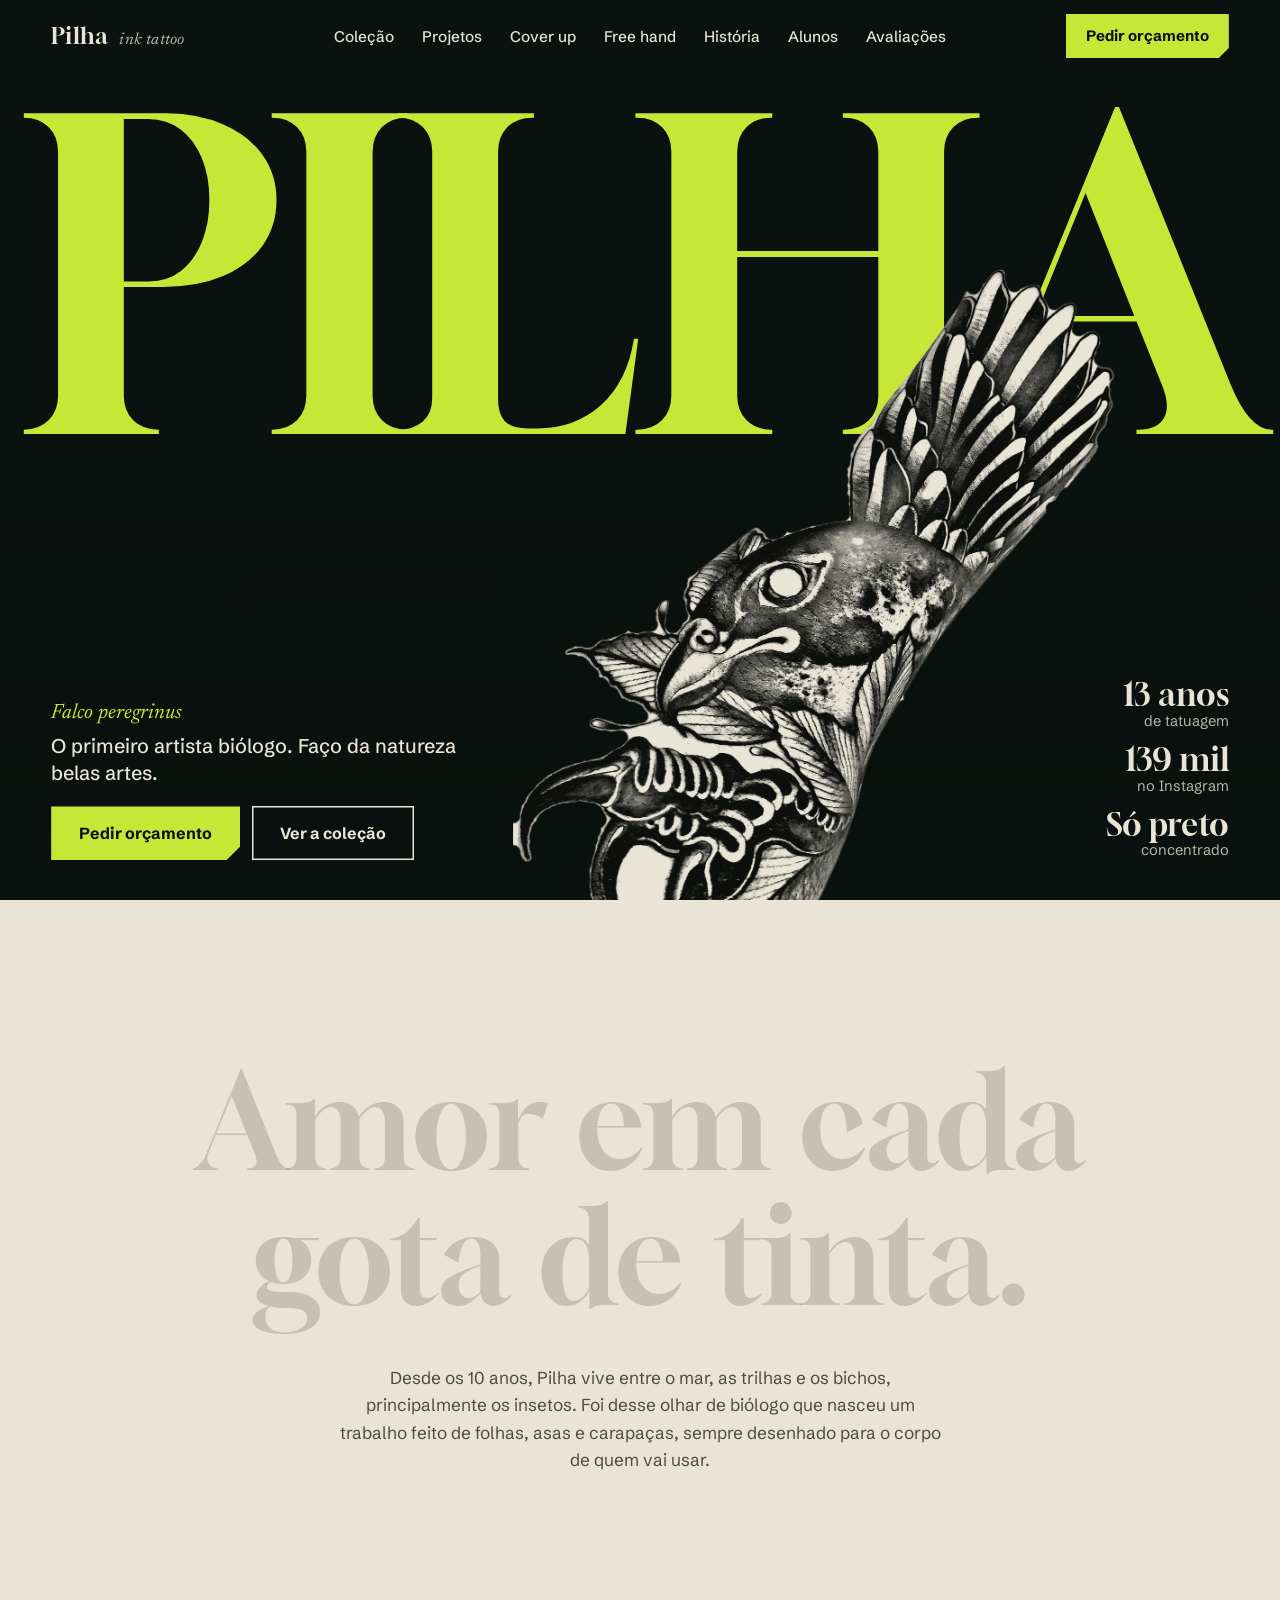
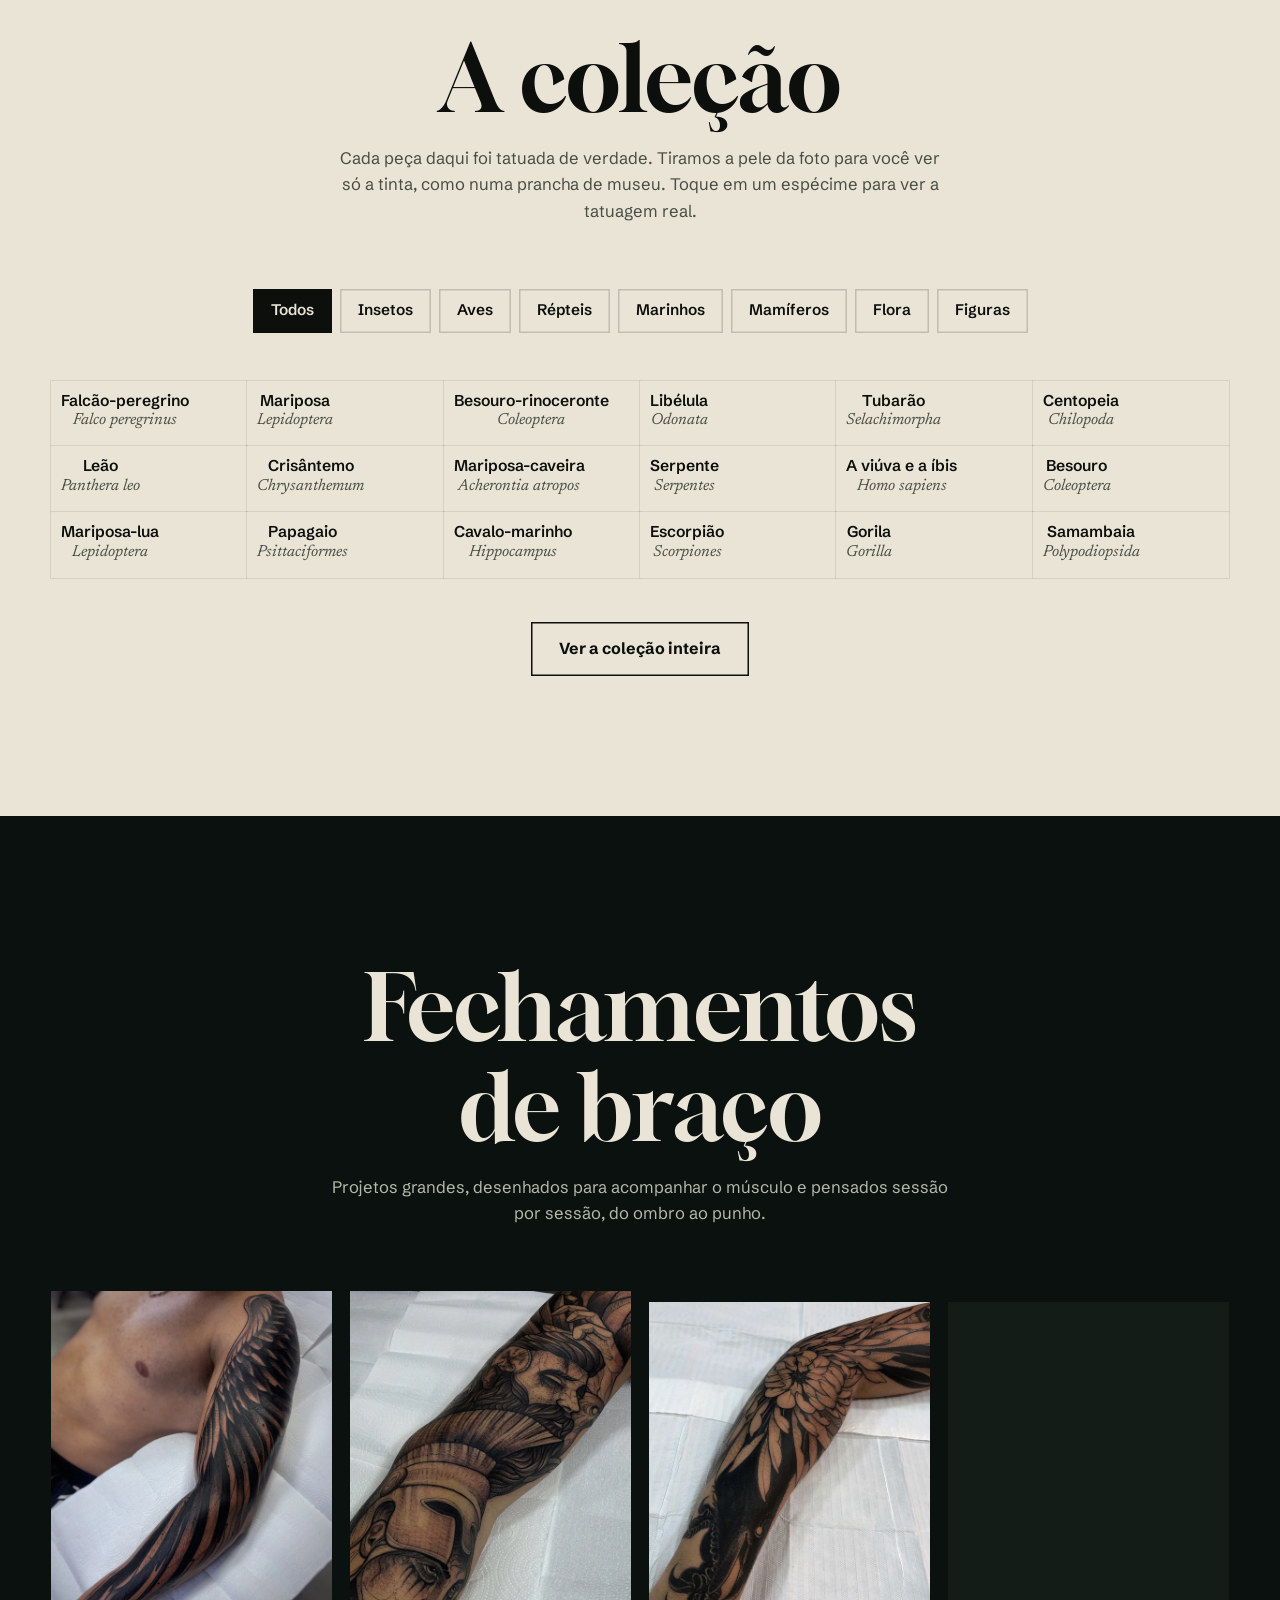
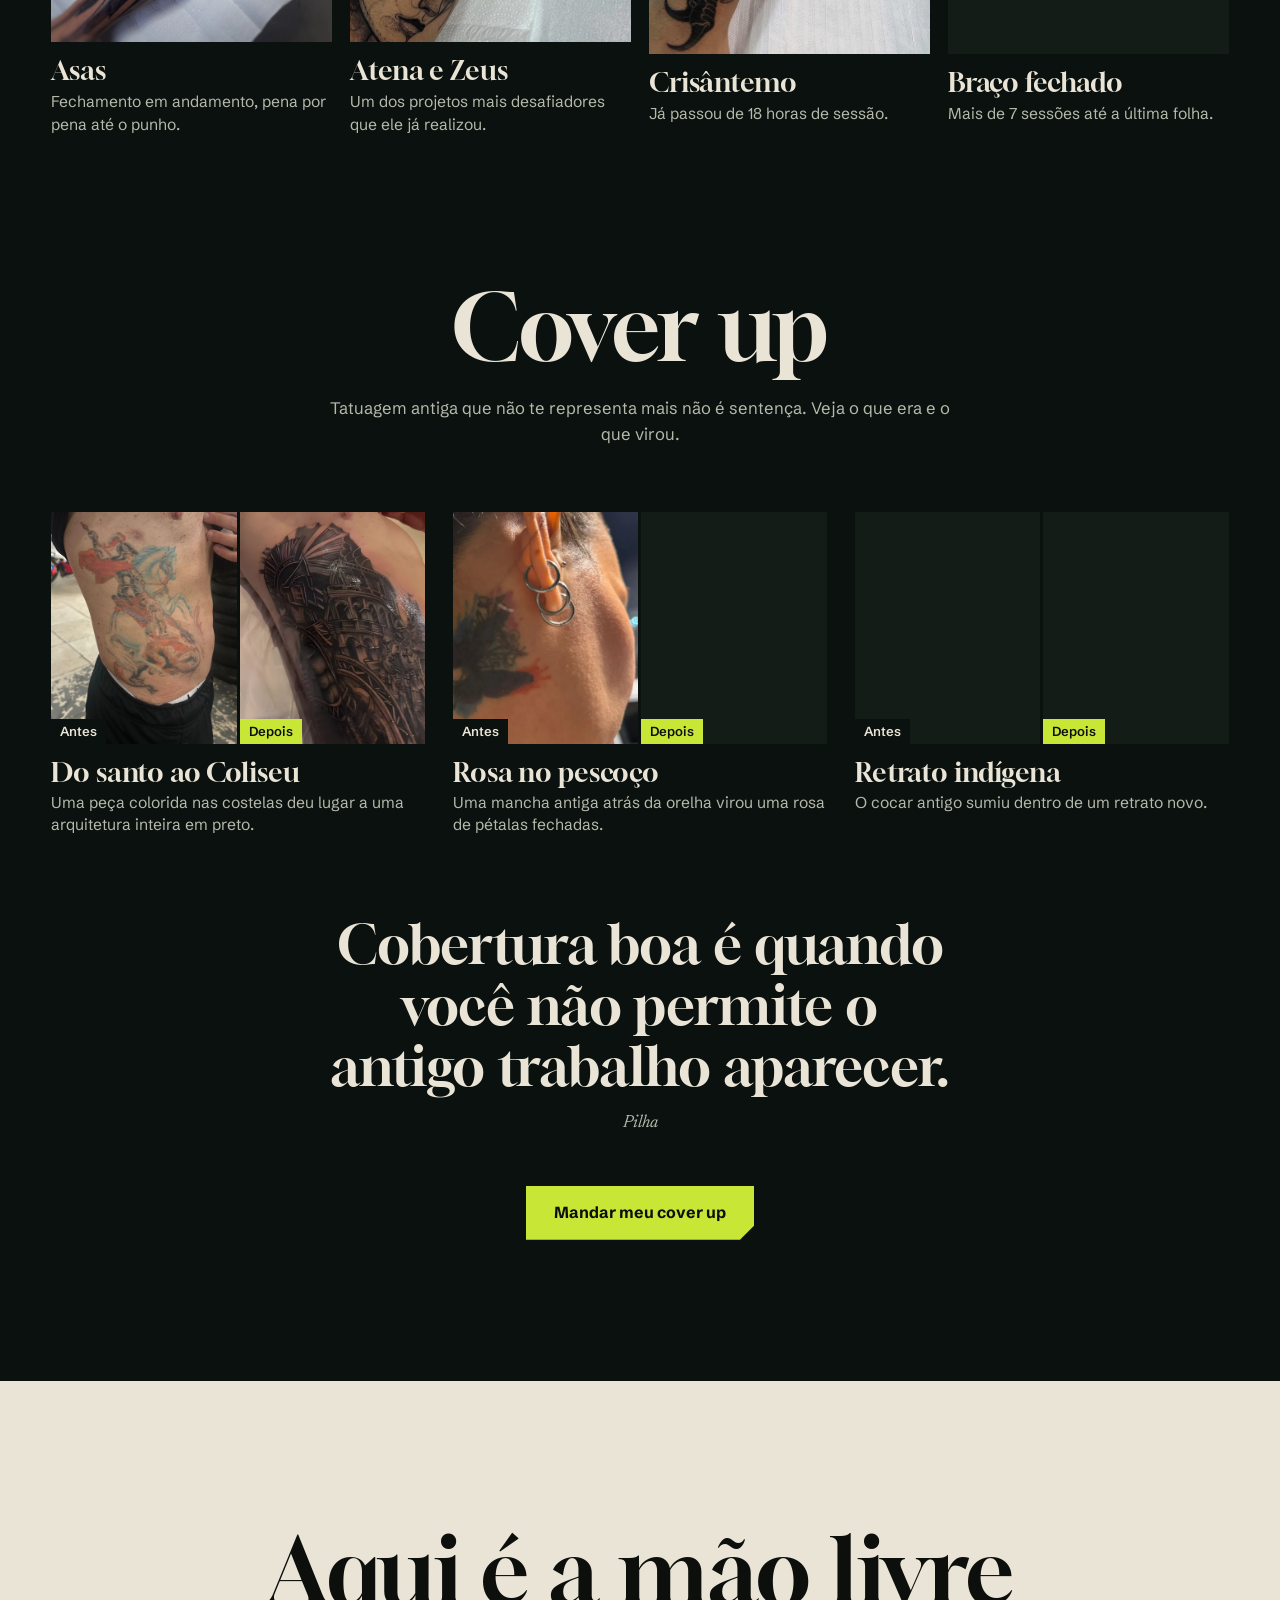
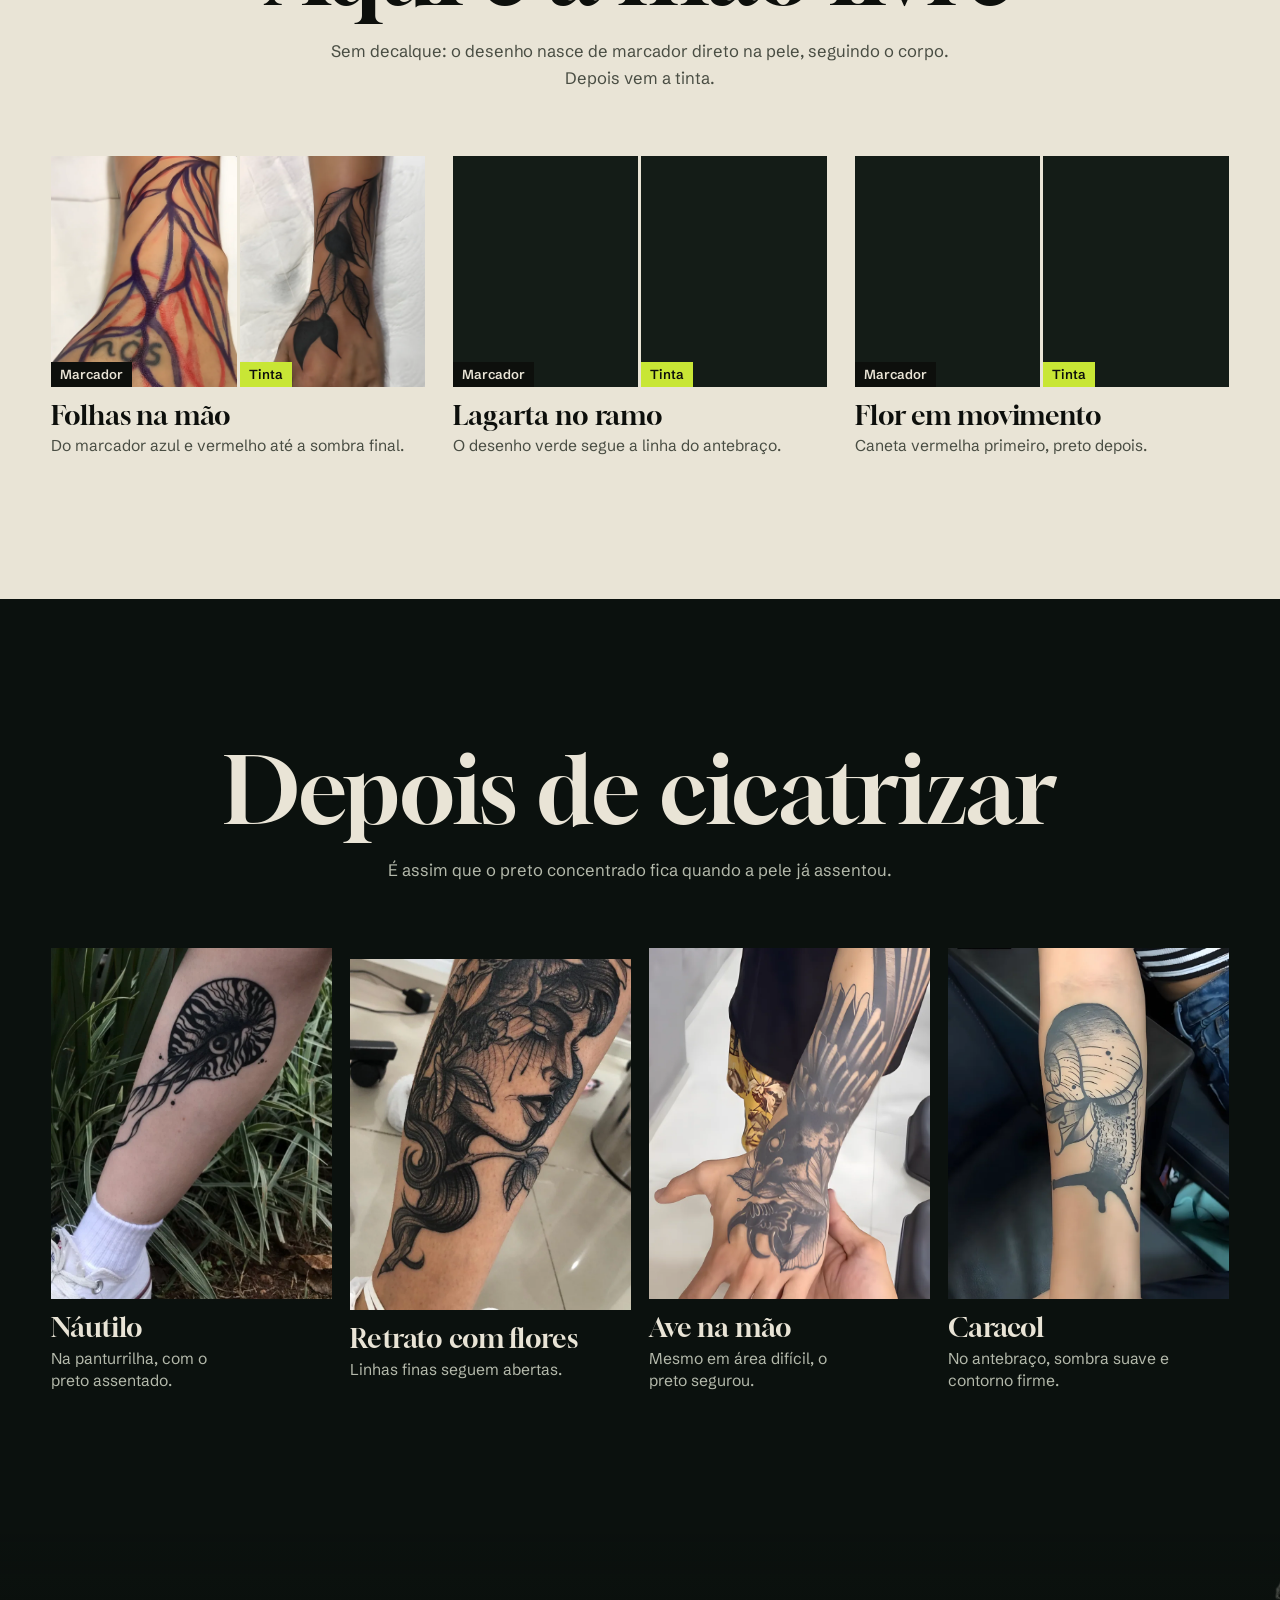
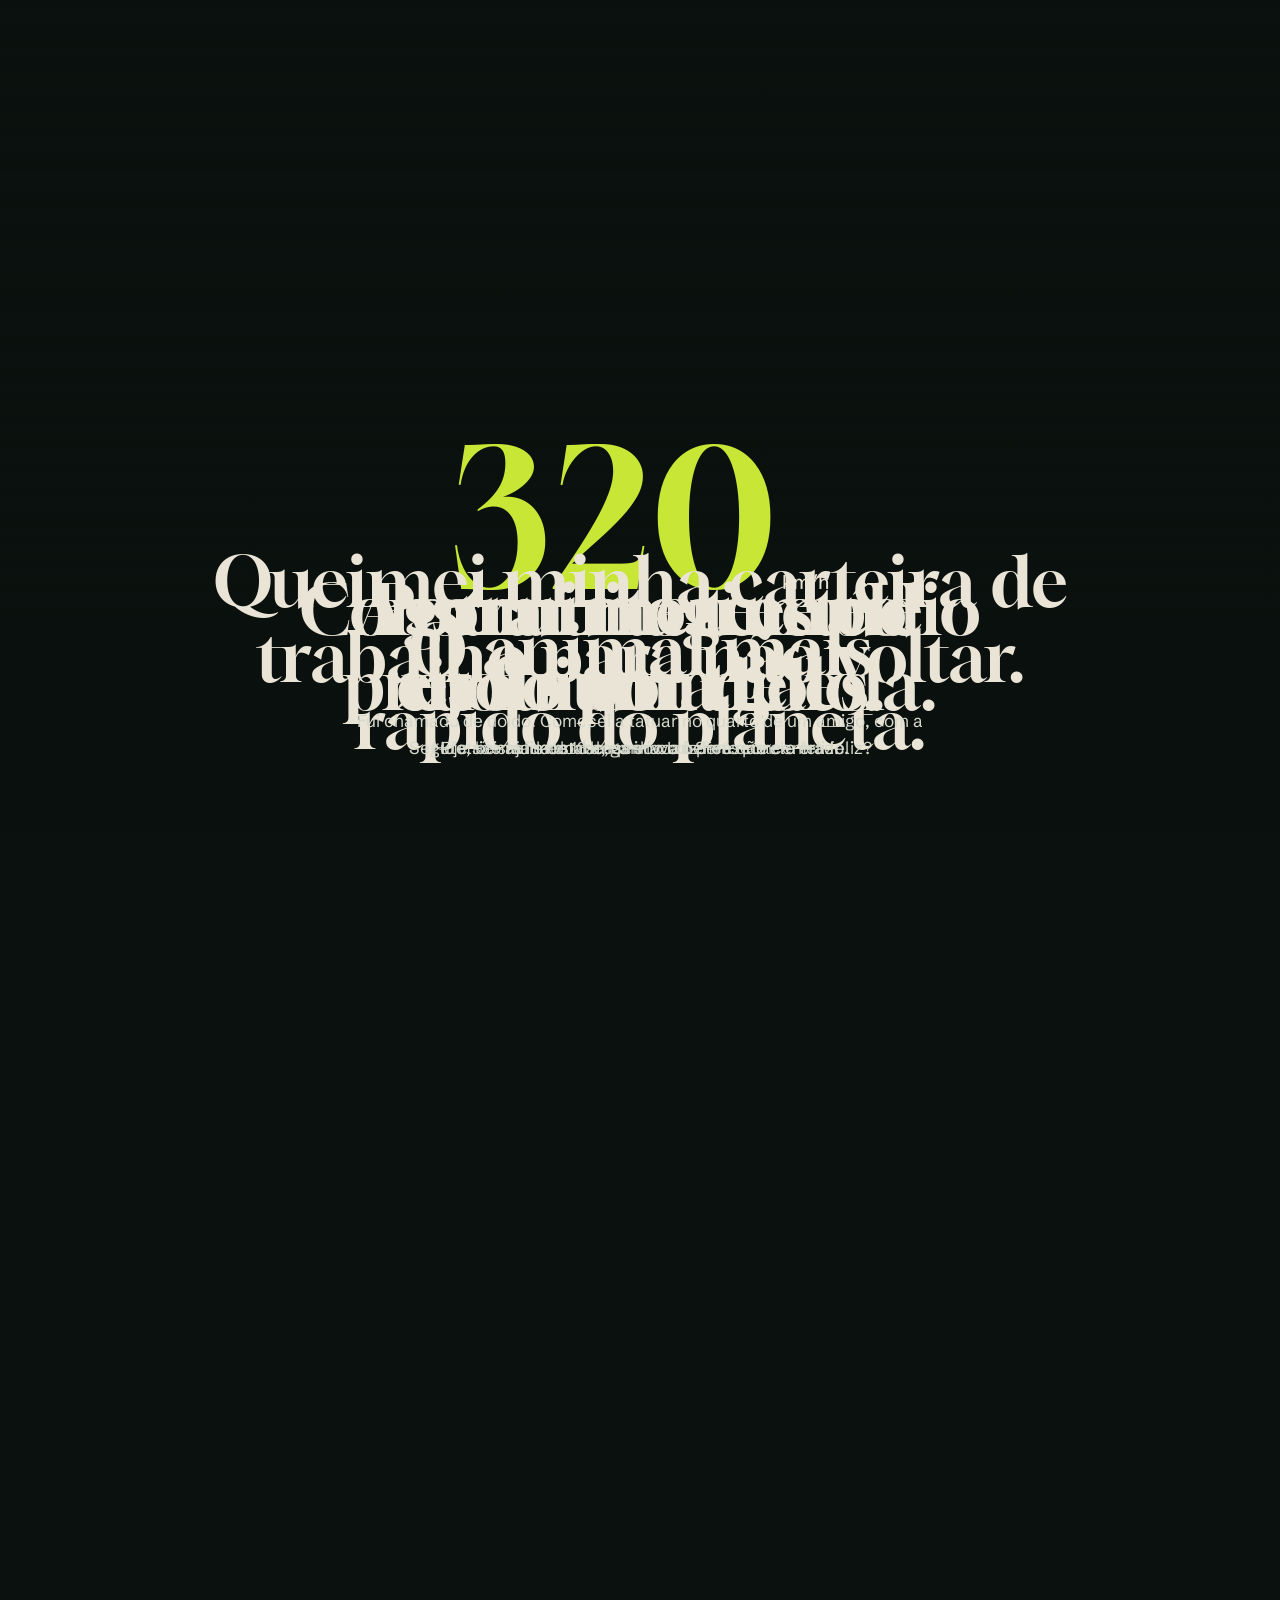
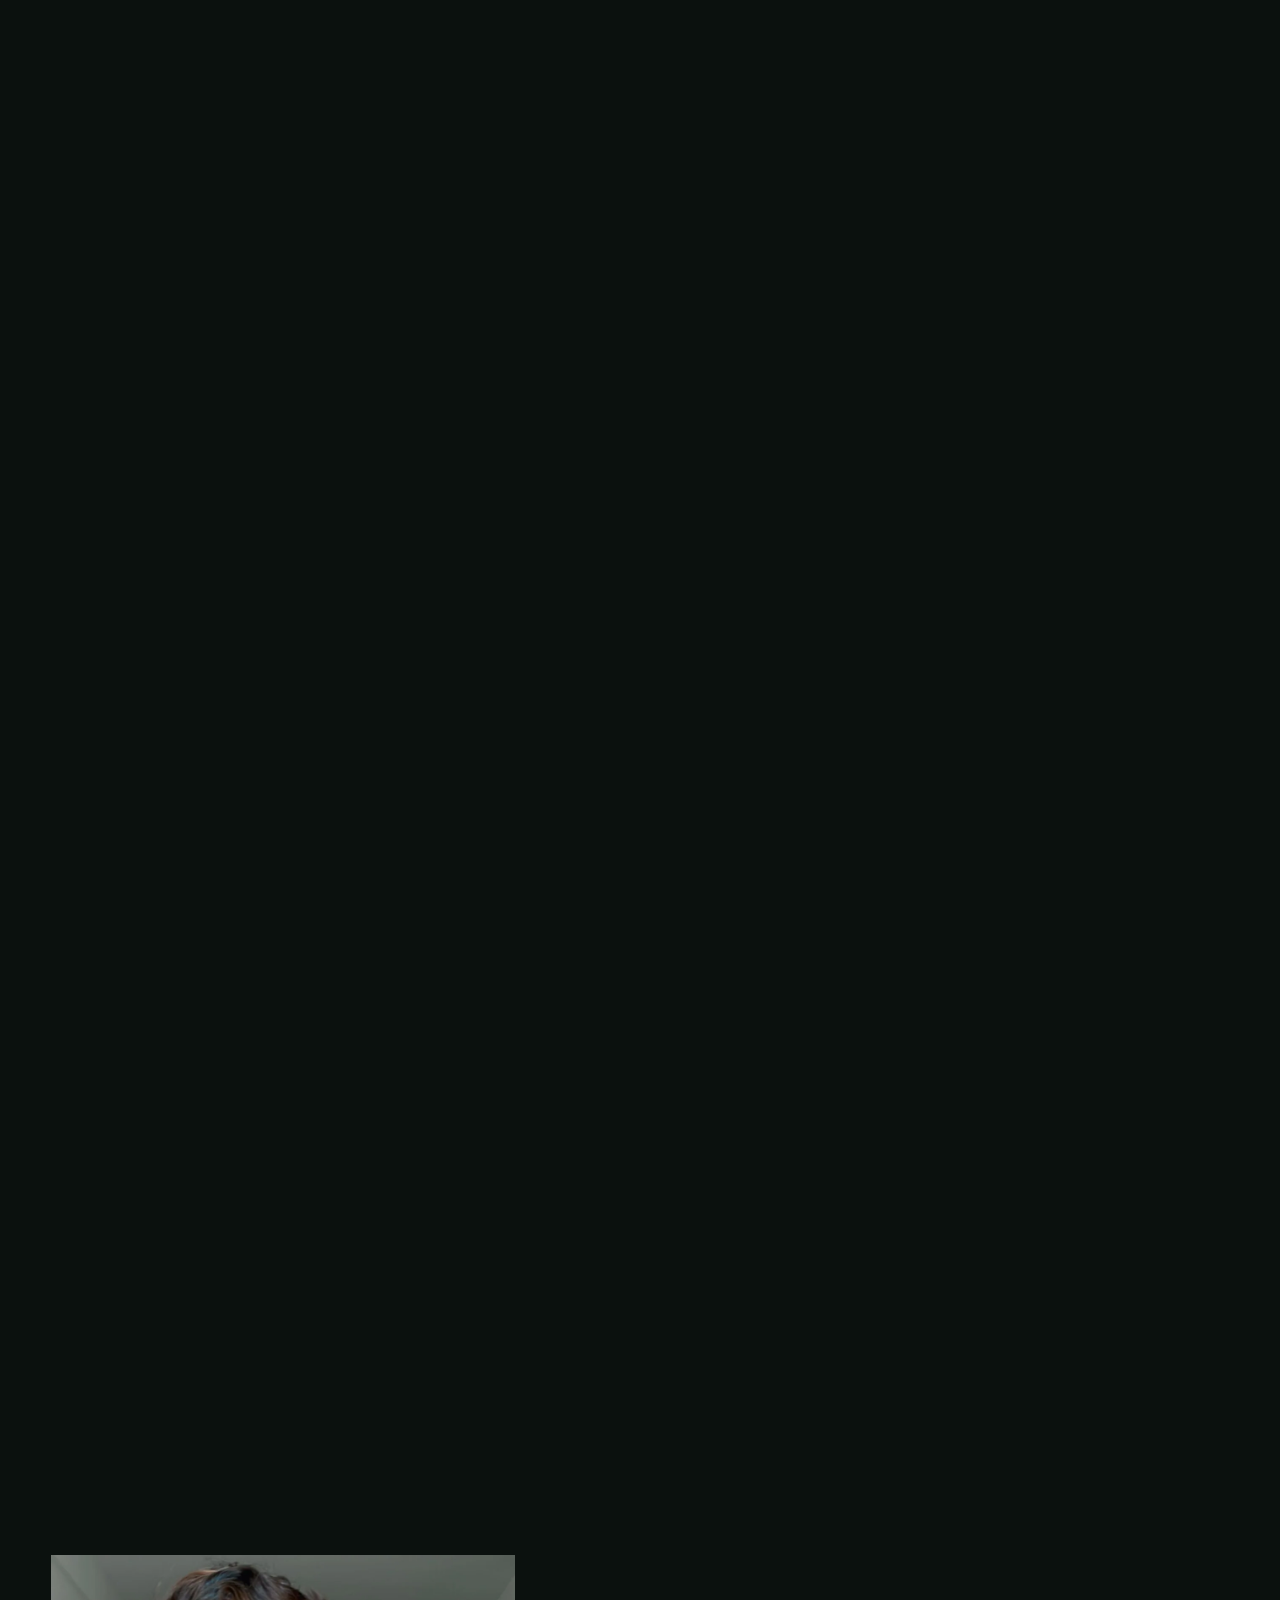
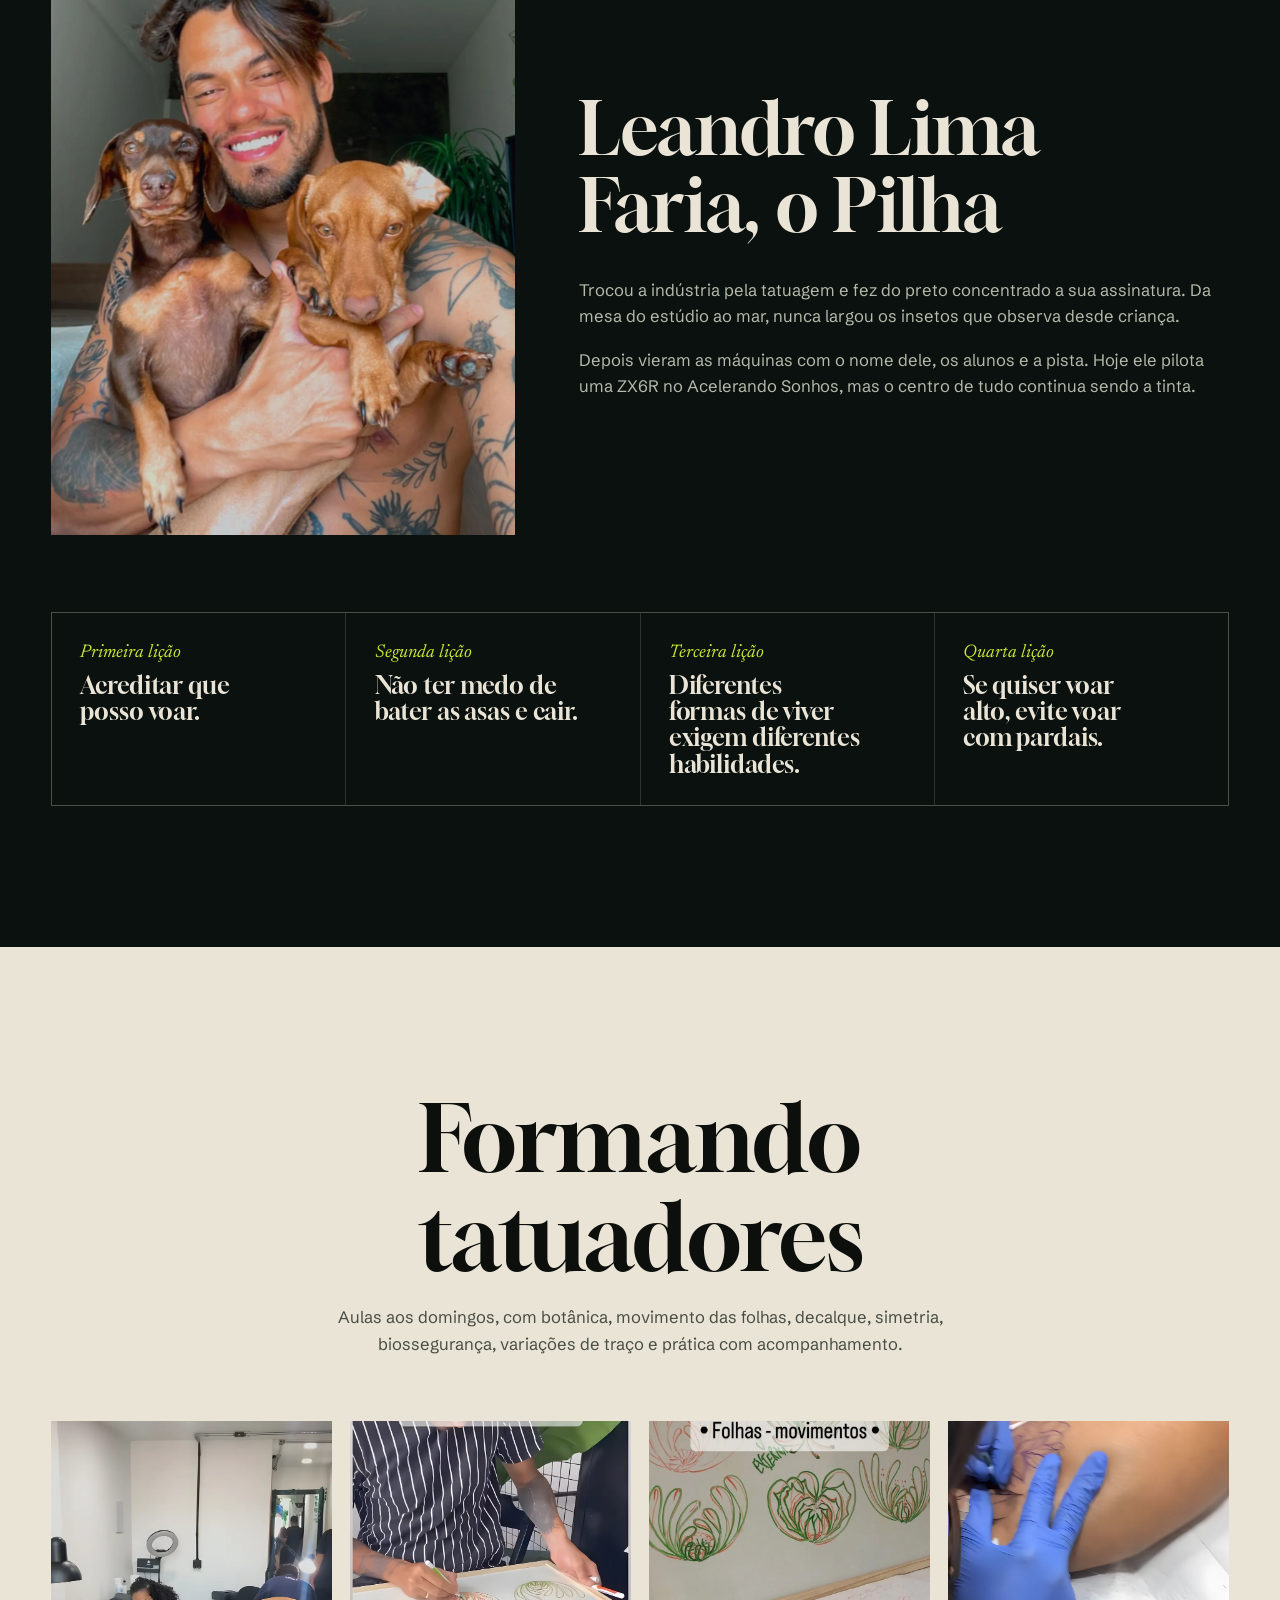
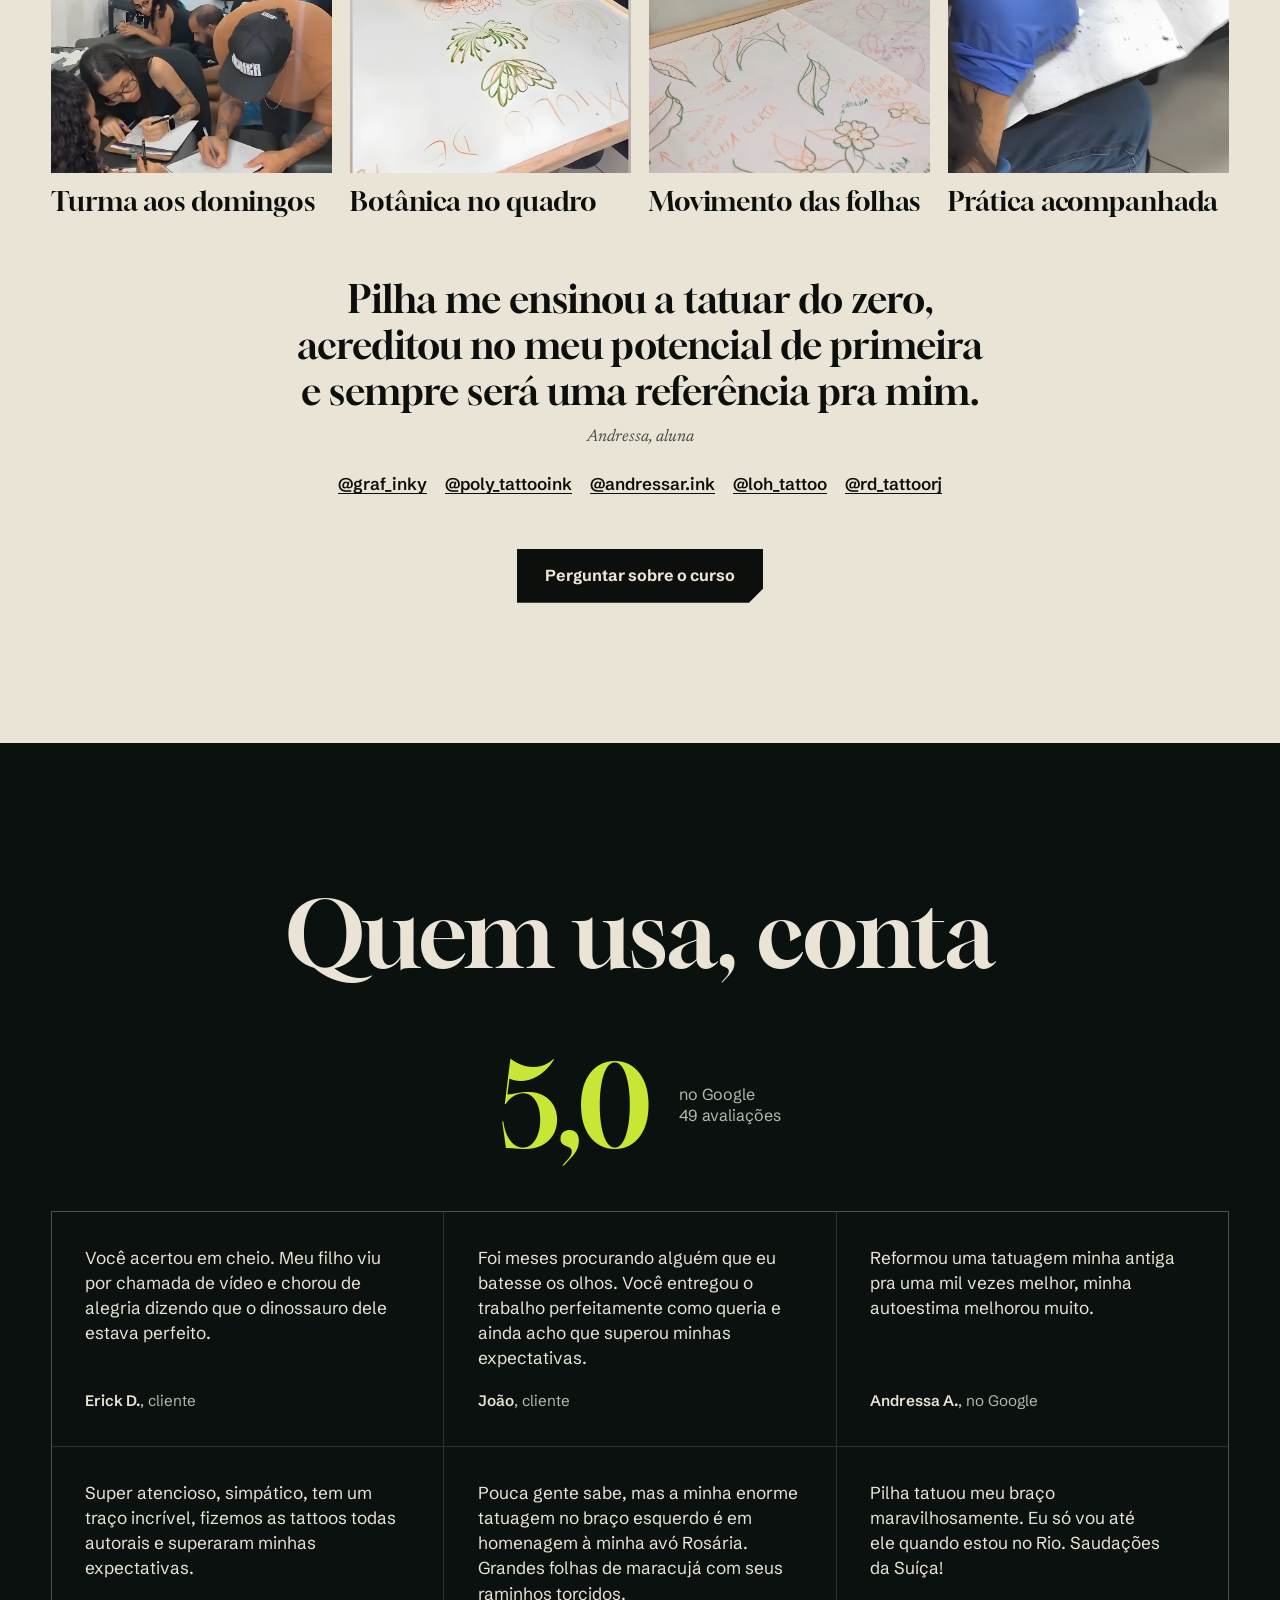
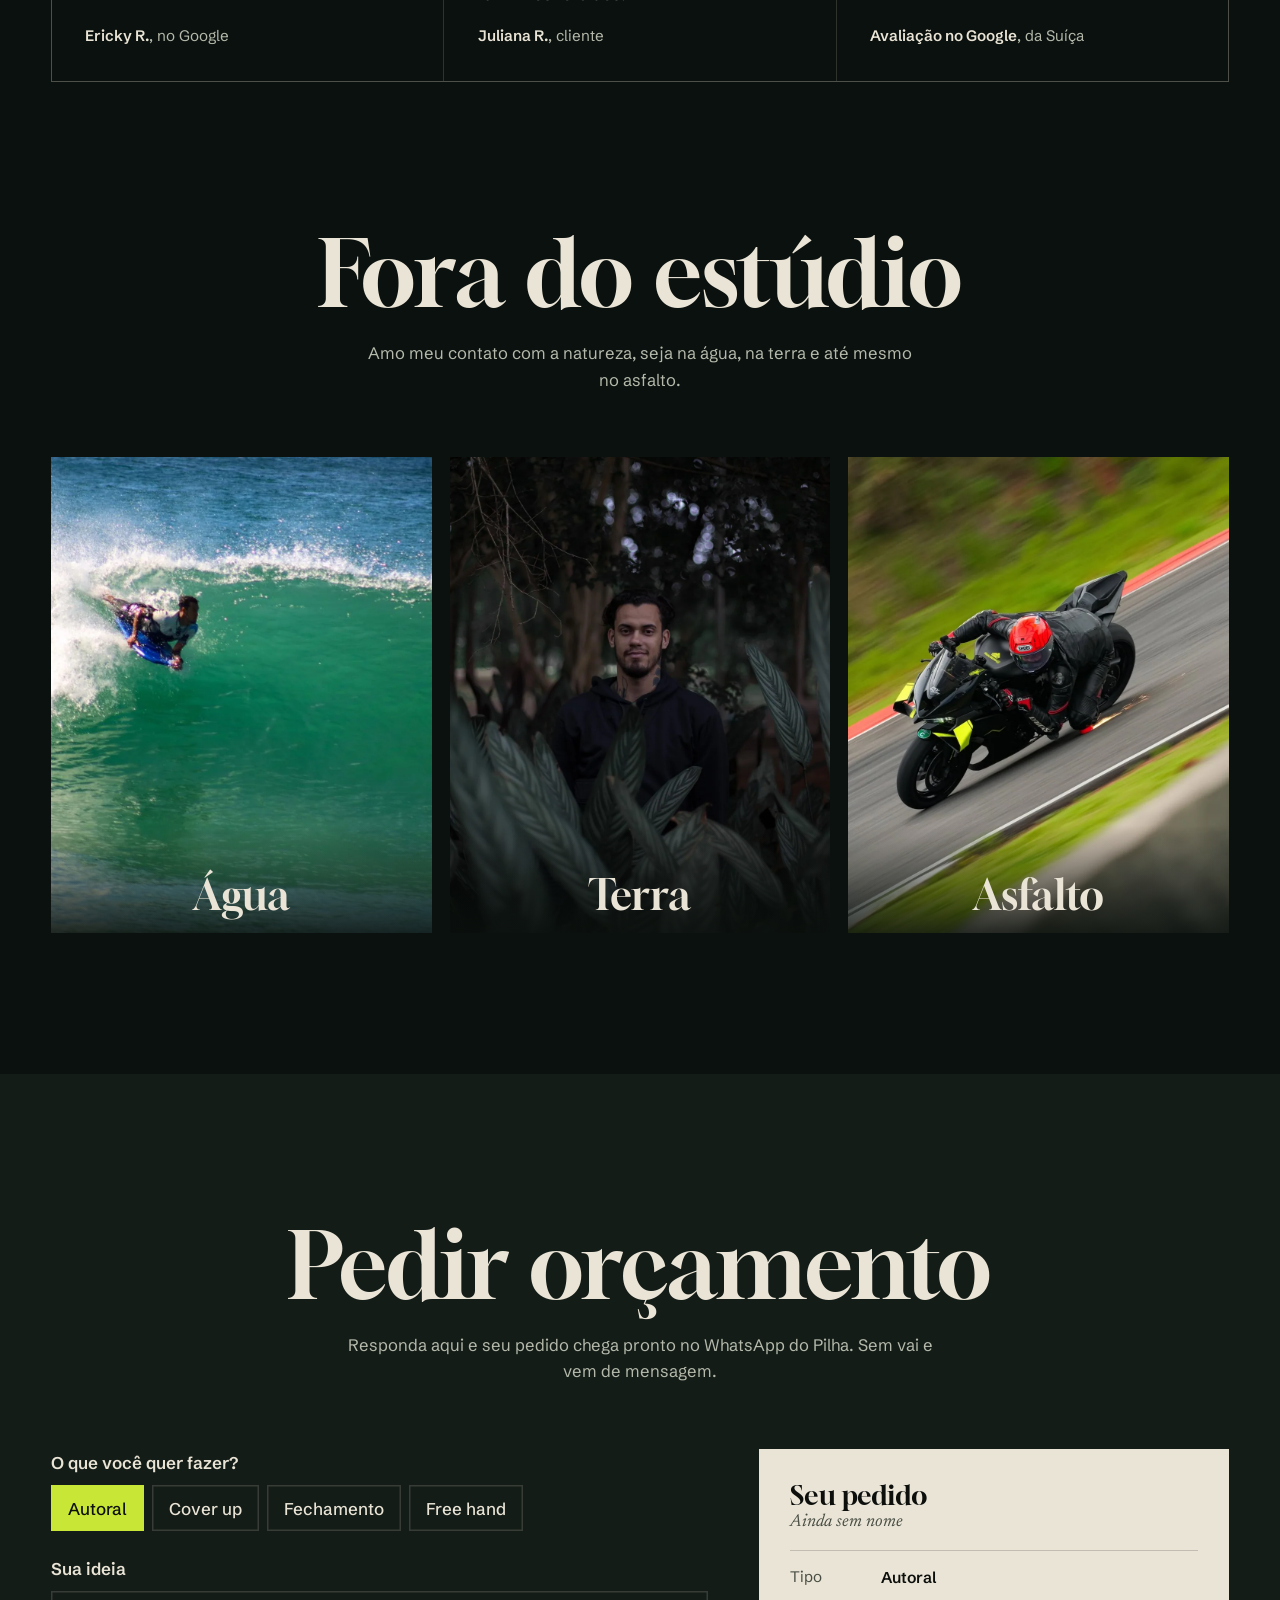
==== index.html @ d18ca6f6 "Site do Pilha Ink Tattoo: coleção em pranchas, túnel de vento e orçamento pelo WhatsApp Co-Authored-" ====
<!doctype html>
<html lang="pt-BR">
<head>
<meta charset="utf-8">
<meta name="viewport" content="width=device-width,initial-scale=1,viewport-fit=cover">
<title>Pilha Ink Tattoo | O primeiro artista biólogo, Rio de Janeiro</title>
<meta name="description" content="Tatuagem autoral em preto, cover up e free hand com Pilha, no Recreio dos Bandeirantes, Rio de Janeiro. Mais de 13 anos só com preto concentrado.">
<meta name="robots" content="noindex,nofollow">
<meta name="theme-color" content="#0b110e">
<meta property="og:type" content="website">
<meta property="og:title" content="Pilha Ink Tattoo">
<meta property="og:description" content="O primeiro artista biólogo. Faço da natureza belas artes.">
<meta property="og:image" content="https://azeugral.github.io/pilha-ink-tattoo/assets/img/og.jpg">
<meta property="og:image:width" content="1200">
<meta property="og:image:height" content="630">
<meta name="twitter:card" content="summary_large_image">
<link rel="icon" href="assets/img/favicon.png" type="image/png">
<link rel="apple-touch-icon" href="assets/img/apple-touch-icon.png">
<link rel="preload" href="assets/fonts/gloock-normal-400-latin.woff2" as="font" type="font/woff2" crossorigin>
<link rel="stylesheet" href="assets/css/fontes.css">
<link rel="stylesheet" href="assets/css/site.css">
<noscript><style>.hero h1 span,.falcao img,.hero-esq,.hero-dados,.entra{opacity:1!important;transform:none!important}.manifesto blockquote .pl{color:var(--tinta)!important}.merg-pass>div:first-child{opacity:1;visibility:visible;transform:none}</style></noscript>
</head>
<body>
<a class="pular" href="#colecao">Pular para a coleção</a>

<header id="topo">
  <a class="marca" href="#inicio" aria-label="Pilha Ink Tattoo, início">Pilha <span>ink tattoo</span></a>
  <nav id="nav" aria-label="Principal">
    <ul>
      <li><a href="#colecao">Coleção</a></li>
      <li><a href="#projetos">Projetos</a></li>
      <li><a href="#cover">Cover up</a></li>
      <li><a href="#freehand">Free hand</a></li>
      <li><a href="#historia">História</a></li>
      <li><a href="#alunos">Alunos</a></li>
      <li><a href="#avaliacoes">Avaliações</a></li>
    </ul>
  </nav>
  <div class="topo-dir">
    <a class="bt" href="#orcamento">Pedir orçamento</a>
    <button id="menu-btn" type="button" aria-label="Abrir menu" aria-expanded="false" aria-controls="nav"><i></i><i></i></button>
  </div>
</header>

<main id="inicio">
<section class="hero" aria-label="Apresentação">
  <div class="palco" data-palco>
    <canvas id="vento" aria-hidden="true"></canvas>
    <video id="vento-v" muted loop playsinline preload="none" poster="assets/img/vento-pe.jpg" aria-hidden="true" hidden></video>
  </div>
  <h1><span>PILHA</span><b class="so-leitor"> Ink Tattoo</b></h1>
  <div class="palco frente">
    <div class="falcao" id="falcao"><img src="assets/img/falcao.webp" srcset="assets/img/falcao-860.webp 860w, assets/img/falcao.webp 1500w" sizes="(max-width:767px) 95vw, 72vw" width="1500" height="1875" alt="Falcão-peregrino tatuado por Pilha, com a tinta recortada da pele" fetchpriority="high" draggable="false"></div>
  </div>
  <div class="hero-txt">
    <div class="hero-esq">
      <em class="lat">Falco peregrinus</em>
      <p>O primeiro artista biólogo. Faço da natureza belas artes.</p>
      <div class="hero-bts">
        <a class="bt" href="#orcamento">Pedir orçamento</a>
        <a class="bt fio" href="#colecao">Ver a coleção</a>
      </div>
    </div>
    <ul class="hero-dados">
      <li><b>13 anos</b><span>de tatuagem</span></li>
      <li><b>139 mil</b><span>no Instagram</span></li>
      <li><b>Só preto</b><span>concentrado</span></li>
    </ul>
  </div>
</section>

<section class="manifesto osso" aria-label="Manifesto">
  <blockquote id="manifesto"><span class="pl">Amor</span> <span class="pl">em</span> <span class="pl">cada</span> <span class="pl">gota</span> <span class="pl">de</span> <span class="pl">tinta.</span></blockquote>
  <p class="entra">Desde os 10 anos, Pilha vive entre o mar, as trilhas e os bichos, principalmente os insetos. Foi desse olhar de biólogo que nasceu um trabalho feito de folhas, asas e carapaças, sempre desenhado para o corpo de quem vai usar.</p>
</section>

<section class="sec colecao osso" id="colecao">
  <div class="max">
    <header class="cab entra">
      <h2>A coleção</h2>
      <p>Cada peça daqui foi tatuada de verdade. Tiramos a pele da foto para você ver só a tinta, como numa prancha de museu. Toque em um espécime para ver a tatuagem real.</p>
    </header>
    <div class="filtros" role="group" aria-label="Filtrar coleção">
      <button type="button" data-f="todos" aria-pressed="true">Todos</button>
      <button type="button" data-f="insetos" aria-pressed="false">Insetos</button>
      <button type="button" data-f="aves" aria-pressed="false">Aves</button>
      <button type="button" data-f="repteis" aria-pressed="false">Répteis</button>
      <button type="button" data-f="marinhos" aria-pressed="false">Marinhos</button>
      <button type="button" data-f="mamiferos" aria-pressed="false">Mamíferos</button>
      <button type="button" data-f="flora" aria-pressed="false">Flora</button>
      <button type="button" data-f="figuras" aria-pressed="false">Figuras</button>
    </div>
    <div class="grade" id="grade">
      <button class="esp" type="button" data-g="aves" data-src="assets/img/pele/002.webp" data-pl="assets/img/prancha/002.webp" data-nome="Falcão-peregrino" data-lat="Falco peregrinus" aria-label="Ver Falcão-peregrino na pele">
        <span class="esp-img"><img class="pele" alt="" data-pele="assets/img/pele/002.webp" draggable="false"><img class="pl" src="assets/img/prancha/002.webp" alt="Falcão-peregrino, prancha da tatuagem" width="800" height="1000" loading="lazy" decoding="async" draggable="false"></span>
        <span class="esp-tx"><b>Falcão-peregrino</b><em class="lat">Falco peregrinus</em></span>
      </button>
      <button class="esp" type="button" data-g="insetos" data-src="assets/img/pele/382.webp" data-pl="assets/img/prancha/382.webp" data-nome="Mariposa" data-lat="Lepidoptera" aria-label="Ver Mariposa na pele">
        <span class="esp-img"><img class="pele" alt="" data-pele="assets/img/pele/382.webp" draggable="false"><img class="pl" src="assets/img/prancha/382.webp" alt="Mariposa, prancha da tatuagem" width="800" height="1000" loading="lazy" decoding="async" draggable="false"></span>
        <span class="esp-tx"><b>Mariposa</b><em class="lat">Lepidoptera</em></span>
      </button>
      <button class="esp" type="button" data-g="insetos" data-src="assets/img/pele/366.webp" data-pl="assets/img/prancha/366.webp" data-nome="Besouro-rinoceronte" data-lat="Coleoptera" aria-label="Ver Besouro-rinoceronte na pele">
        <span class="esp-img"><img class="pele" alt="" data-pele="assets/img/pele/366.webp" draggable="false"><img class="pl" src="assets/img/prancha/366.webp" alt="Besouro-rinoceronte, prancha da tatuagem" width="800" height="1000" loading="lazy" decoding="async" draggable="false"></span>
        <span class="esp-tx"><b>Besouro-rinoceronte</b><em class="lat">Coleoptera</em></span>
      </button>
      <button class="esp" type="button" data-g="insetos" data-src="assets/img/pele/205.webp" data-pl="assets/img/prancha/205.webp" data-nome="Libélula" data-lat="Odonata" aria-label="Ver Libélula na pele">
        <span class="esp-img"><img class="pele" alt="" data-pele="assets/img/pele/205.webp" draggable="false"><img class="pl" src="assets/img/prancha/205.webp" alt="Libélula, prancha da tatuagem" width="800" height="1000" loading="lazy" decoding="async" draggable="false"></span>
        <span class="esp-tx"><b>Libélula</b><em class="lat">Odonata</em></span>
      </button>
      <button class="esp" type="button" data-g="marinhos" data-src="assets/img/pele/191.webp" data-pl="assets/img/prancha/191.webp" data-nome="Tubarão" data-lat="Selachimorpha" aria-label="Ver Tubarão na pele">
        <span class="esp-img"><img class="pele" alt="" data-pele="assets/img/pele/191.webp" draggable="false"><img class="pl" src="assets/img/prancha/191.webp" alt="Tubarão, prancha da tatuagem" width="800" height="1000" loading="lazy" decoding="async" draggable="false"></span>
        <span class="esp-tx"><b>Tubarão</b><em class="lat">Selachimorpha</em></span>
      </button>
      <button class="esp" type="button" data-g="insetos" data-src="assets/img/pele/496.webp" data-pl="assets/img/prancha/496.webp" data-nome="Centopeia" data-lat="Chilopoda" aria-label="Ver Centopeia na pele">
        <span class="esp-img"><img class="pele" alt="" data-pele="assets/img/pele/496.webp" draggable="false"><img class="pl" src="assets/img/prancha/496.webp" alt="Centopeia, prancha da tatuagem" width="800" height="1000" loading="lazy" decoding="async" draggable="false"></span>
        <span class="esp-tx"><b>Centopeia</b><em class="lat">Chilopoda</em></span>
      </button>
      <button class="esp" type="button" data-g="mamiferos" data-src="assets/img/pele/480.webp" data-pl="assets/img/prancha/480.webp" data-nome="Leão" data-lat="Panthera leo" aria-label="Ver Leão na pele">
        <span class="esp-img"><img class="pele" alt="" data-pele="assets/img/pele/480.webp" draggable="false"><img class="pl" src="assets/img/prancha/480.webp" alt="Leão, prancha da tatuagem" width="800" height="1000" loading="lazy" decoding="async" draggable="false"></span>
        <span class="esp-tx"><b>Leão</b><em class="lat">Panthera leo</em></span>
      </button>
      <button class="esp" type="button" data-g="flora" data-src="assets/img/pele/262.webp" data-pl="assets/img/prancha/262.webp" data-nome="Crisântemo" data-lat="Chrysanthemum" aria-label="Ver Crisântemo na pele">
        <span class="esp-img"><img class="pele" alt="" data-pele="assets/img/pele/262.webp" draggable="false"><img class="pl" src="assets/img/prancha/262.webp" alt="Crisântemo, prancha da tatuagem" width="800" height="1000" loading="lazy" decoding="async" draggable="false"></span>
        <span class="esp-tx"><b>Crisântemo</b><em class="lat">Chrysanthemum</em></span>
      </button>
      <button class="esp" type="button" data-g="insetos" data-src="assets/img/pele/321.webp" data-pl="assets/img/prancha/321.webp" data-nome="Mariposa-caveira" data-lat="Acherontia atropos" aria-label="Ver Mariposa-caveira na pele">
        <span class="esp-img"><img class="pele" alt="" data-pele="assets/img/pele/321.webp" draggable="false"><img class="pl" src="assets/img/prancha/321.webp" alt="Mariposa-caveira, prancha da tatuagem" width="800" height="1000" loading="lazy" decoding="async" draggable="false"></span>
        <span class="esp-tx"><b>Mariposa-caveira</b><em class="lat">Acherontia atropos</em></span>
      </button>
      <button class="esp" type="button" data-g="repteis" data-src="assets/img/pele/194.webp" data-pl="assets/img/prancha/194.webp" data-nome="Serpente" data-lat="Serpentes" aria-label="Ver Serpente na pele">
        <span class="esp-img"><img class="pele" alt="" data-pele="assets/img/pele/194.webp" draggable="false"><img class="pl" src="assets/img/prancha/194.webp" alt="Serpente, prancha da tatuagem" width="800" height="1000" loading="lazy" decoding="async" draggable="false"></span>
        <span class="esp-tx"><b>Serpente</b><em class="lat">Serpentes</em></span>
      </button>
      <button class="esp" type="button" data-g="figuras" data-src="assets/img/pele/014.webp" data-pl="assets/img/prancha/014.webp" data-nome="A viúva e a íbis" data-lat="Homo sapiens" aria-label="Ver A viúva e a íbis na pele">
        <span class="esp-img"><img class="pele" alt="" data-pele="assets/img/pele/014.webp" draggable="false"><img class="pl" src="assets/img/prancha/014.webp" alt="A viúva e a íbis, prancha da tatuagem" width="800" height="1000" loading="lazy" decoding="async" draggable="false"></span>
        <span class="esp-tx"><b>A viúva e a íbis</b><em class="lat">Homo sapiens</em></span>
      </button>
      <button class="esp" type="button" data-g="insetos" data-src="assets/img/pele/284.webp" data-pl="assets/img/prancha/284.webp" data-nome="Besouro" data-lat="Coleoptera" aria-label="Ver Besouro na pele">
        <span class="esp-img"><img class="pele" alt="" data-pele="assets/img/pele/284.webp" draggable="false"><img class="pl" src="assets/img/prancha/284.webp" alt="Besouro, prancha da tatuagem" width="800" height="1000" loading="lazy" decoding="async" draggable="false"></span>
        <span class="esp-tx"><b>Besouro</b><em class="lat">Coleoptera</em></span>
      </button>
      <button class="esp" type="button" data-g="insetos" data-src="assets/img/pele/313.webp" data-pl="assets/img/prancha/313.webp" data-nome="Mariposa-lua" data-lat="Lepidoptera" aria-label="Ver Mariposa-lua na pele">
        <span class="esp-img"><img class="pele" alt="" data-pele="assets/img/pele/313.webp" draggable="false"><img class="pl" src="assets/img/prancha/313.webp" alt="Mariposa-lua, prancha da tatuagem" width="800" height="1000" loading="lazy" decoding="async" draggable="false"></span>
        <span class="esp-tx"><b>Mariposa-lua</b><em class="lat">Lepidoptera</em></span>
      </button>
      <button class="esp" type="button" data-g="aves" data-src="assets/img/pele/229.webp" data-pl="assets/img/prancha/229.webp" data-nome="Papagaio" data-lat="Psittaciformes" aria-label="Ver Papagaio na pele">
        <span class="esp-img"><img class="pele" alt="" data-pele="assets/img/pele/229.webp" draggable="false"><img class="pl" src="assets/img/prancha/229.webp" alt="Papagaio, prancha da tatuagem" width="800" height="1000" loading="lazy" decoding="async" draggable="false"></span>
        <span class="esp-tx"><b>Papagaio</b><em class="lat">Psittaciformes</em></span>
      </button>
      <button class="esp" type="button" data-g="marinhos" data-src="assets/img/pele/328.webp" data-pl="assets/img/prancha/328.webp" data-nome="Cavalo-marinho" data-lat="Hippocampus" aria-label="Ver Cavalo-marinho na pele">
        <span class="esp-img"><img class="pele" alt="" data-pele="assets/img/pele/328.webp" draggable="false"><img class="pl" src="assets/img/prancha/328.webp" alt="Cavalo-marinho, prancha da tatuagem" width="800" height="1000" loading="lazy" decoding="async" draggable="false"></span>
        <span class="esp-tx"><b>Cavalo-marinho</b><em class="lat">Hippocampus</em></span>
      </button>
      <button class="esp" type="button" data-g="insetos" data-src="assets/img/pele/239.webp" data-pl="assets/img/prancha/239.webp" data-nome="Escorpião" data-lat="Scorpiones" aria-label="Ver Escorpião na pele">
        <span class="esp-img"><img class="pele" alt="" data-pele="assets/img/pele/239.webp" draggable="false"><img class="pl" src="assets/img/prancha/239.webp" alt="Escorpião, prancha da tatuagem" width="800" height="1000" loading="lazy" decoding="async" draggable="false"></span>
        <span class="esp-tx"><b>Escorpião</b><em class="lat">Scorpiones</em></span>
      </button>
      <button class="esp" type="button" data-g="mamiferos" data-src="assets/img/pele/138.webp" data-pl="assets/img/prancha/138.webp" data-nome="Gorila" data-lat="Gorilla" aria-label="Ver Gorila na pele">
        <span class="esp-img"><img class="pele" alt="" data-pele="assets/img/pele/138.webp" draggable="false"><img class="pl" src="assets/img/prancha/138.webp" alt="Gorila, prancha da tatuagem" width="800" height="1000" loading="lazy" decoding="async" draggable="false"></span>
        <span class="esp-tx"><b>Gorila</b><em class="lat">Gorilla</em></span>
      </button>
      <button class="esp" type="button" data-g="flora" data-src="assets/img/pele/370.webp" data-pl="assets/img/prancha/370.webp" data-nome="Samambaia" data-lat="Polypodiopsida" aria-label="Ver Samambaia na pele">
        <span class="esp-img"><img class="pele" alt="" data-pele="assets/img/pele/370.webp" draggable="false"><img class="pl" src="assets/img/prancha/370.webp" alt="Samambaia, prancha da tatuagem" width="800" height="1000" loading="lazy" decoding="async" draggable="false"></span>
        <span class="esp-tx"><b>Samambaia</b><em class="lat">Polypodiopsida</em></span>
      </button>
      <button class="esp" type="button" data-g="insetos" data-src="assets/img/pele/336.webp" data-pl="assets/img/prancha/336.webp" data-nome="Borboleta" data-lat="Lepidoptera" aria-label="Ver Borboleta na pele">
        <span class="esp-img"><img class="pele" alt="" data-pele="assets/img/pele/336.webp" draggable="false"><img class="pl" src="assets/img/prancha/336.webp" alt="Borboleta, prancha da tatuagem" width="800" height="1000" loading="lazy" decoding="async" draggable="false"></span>
        <span class="esp-tx"><b>Borboleta</b><em class="lat">Lepidoptera</em></span>
      </button>
      <button class="esp" type="button" data-g="figuras" data-src="assets/img/pele/173.webp" data-pl="assets/img/prancha/173.webp" data-nome="Caveira e polvo" data-lat="Homo sapiens" aria-label="Ver Caveira e polvo na pele">
        <span class="esp-img"><img class="pele" alt="" data-pele="assets/img/pele/173.webp" draggable="false"><img class="pl" src="assets/img/prancha/173.webp" alt="Caveira e polvo, prancha da tatuagem" width="800" height="1000" loading="lazy" decoding="async" draggable="false"></span>
        <span class="esp-tx"><b>Caveira e polvo</b><em class="lat">Homo sapiens</em></span>
      </button>
      <button class="esp" type="button" data-g="marinhos" data-src="assets/img/pele/292.webp" data-pl="assets/img/prancha/292.webp" data-nome="Tartaruga-marinha" data-lat="Chelonioidea" aria-label="Ver Tartaruga-marinha na pele">
        <span class="esp-img"><img class="pele" alt="" data-pele="assets/img/pele/292.webp" draggable="false"><img class="pl" src="assets/img/prancha/292.webp" alt="Tartaruga-marinha, prancha da tatuagem" width="800" height="1000" loading="lazy" decoding="async" draggable="false"></span>
        <span class="esp-tx"><b>Tartaruga-marinha</b><em class="lat">Chelonioidea</em></span>
      </button>
      <button class="esp" type="button" data-g="repteis" data-src="assets/img/pele/352.webp" data-pl="assets/img/prancha/352.webp" data-nome="Serpente" data-lat="Serpentes" aria-label="Ver Serpente na pele">
        <span class="esp-img"><img class="pele" alt="" data-pele="assets/img/pele/352.webp" draggable="false"><img class="pl" src="assets/img/prancha/352.webp" alt="Serpente, prancha da tatuagem" width="800" height="1000" loading="lazy" decoding="async" draggable="false"></span>
        <span class="esp-tx"><b>Serpente</b><em class="lat">Serpentes</em></span>
      </button>
      <button class="esp" type="button" data-g="insetos" data-src="assets/img/pele/289.webp" data-pl="assets/img/prancha/289.webp" data-nome="Abelha" data-lat="Hymenoptera" aria-label="Ver Abelha na pele">
        <span class="esp-img"><img class="pele" alt="" data-pele="assets/img/pele/289.webp" draggable="false"><img class="pl" src="assets/img/prancha/289.webp" alt="Abelha, prancha da tatuagem" width="800" height="1000" loading="lazy" decoding="async" draggable="false"></span>
        <span class="esp-tx"><b>Abelha</b><em class="lat">Hymenoptera</em></span>
      </button>
      <button class="esp" type="button" data-g="mamiferos" data-src="assets/img/pele/223.webp" data-pl="assets/img/prancha/223.webp" data-nome="Morcego" data-lat="Chiroptera" aria-label="Ver Morcego na pele">
        <span class="esp-img"><img class="pele" alt="" data-pele="assets/img/pele/223.webp" draggable="false"><img class="pl" src="assets/img/prancha/223.webp" alt="Morcego, prancha da tatuagem" width="800" height="1000" loading="lazy" decoding="async" draggable="false"></span>
        <span class="esp-tx"><b>Morcego</b><em class="lat">Chiroptera</em></span>
      </button>
      <button class="esp" type="button" data-g="insetos" data-src="assets/img/pele/380.webp" data-pl="assets/img/prancha/380.webp" data-nome="Besouro-rinoceronte" data-lat="Coleoptera" aria-label="Ver Besouro-rinoceronte na pele">
        <span class="esp-img"><img class="pele" alt="" data-pele="assets/img/pele/380.webp" draggable="false"><img class="pl" src="assets/img/prancha/380.webp" alt="Besouro-rinoceronte, prancha da tatuagem" width="800" height="1000" loading="lazy" decoding="async" draggable="false"></span>
        <span class="esp-tx"><b>Besouro-rinoceronte</b><em class="lat">Coleoptera</em></span>
      </button>
      <button class="esp" type="button" data-g="flora" data-src="assets/img/pele/416.webp" data-pl="assets/img/prancha/416.webp" data-nome="Hibisco" data-lat="Hibiscus" aria-label="Ver Hibisco na pele">
        <span class="esp-img"><img class="pele" alt="" data-pele="assets/img/pele/416.webp" draggable="false"><img class="pl" src="assets/img/prancha/416.webp" alt="Hibisco, prancha da tatuagem" width="800" height="1000" loading="lazy" decoding="async" draggable="false"></span>
        <span class="esp-tx"><b>Hibisco</b><em class="lat">Hibiscus</em></span>
      </button>
      <button class="esp" type="button" data-g="figuras" data-src="assets/img/pele/010.webp" data-pl="assets/img/prancha/010.webp" data-nome="Atena" data-lat="Homo sapiens" aria-label="Ver Atena na pele">
        <span class="esp-img"><img class="pele" alt="" data-pele="assets/img/pele/010.webp" draggable="false"><img class="pl" src="assets/img/prancha/010.webp" alt="Atena, prancha da tatuagem" width="800" height="1000" loading="lazy" decoding="async" draggable="false"></span>
        <span class="esp-tx"><b>Atena</b><em class="lat">Homo sapiens</em></span>
      </button>
      <button class="esp" type="button" data-g="insetos" data-src="assets/img/pele/294.webp" data-pl="assets/img/prancha/294.webp" data-nome="Libélula" data-lat="Odonata" aria-label="Ver Libélula na pele">
        <span class="esp-img"><img class="pele" alt="" data-pele="assets/img/pele/294.webp" draggable="false"><img class="pl" src="assets/img/prancha/294.webp" alt="Libélula, prancha da tatuagem" width="800" height="1000" loading="lazy" decoding="async" draggable="false"></span>
        <span class="esp-tx"><b>Libélula</b><em class="lat">Odonata</em></span>
      </button>
      <button class="esp" type="button" data-g="marinhos" data-src="assets/img/pele/553.webp" data-pl="assets/img/prancha/553.webp" data-nome="Baleia" data-lat="Cetacea" aria-label="Ver Baleia na pele">
        <span class="esp-img"><img class="pele" alt="" data-pele="assets/img/pele/553.webp" draggable="false"><img class="pl" src="assets/img/prancha/553.webp" alt="Baleia, prancha da tatuagem" width="800" height="1000" loading="lazy" decoding="async" draggable="false"></span>
        <span class="esp-tx"><b>Baleia</b><em class="lat">Cetacea</em></span>
      </button>
      <button class="esp" type="button" data-g="insetos" data-src="assets/img/pele/444.webp" data-pl="assets/img/prancha/444.webp" data-nome="Aranha" data-lat="Araneae" aria-label="Ver Aranha na pele">
        <span class="esp-img"><img class="pele" alt="" data-pele="assets/img/pele/444.webp" draggable="false"><img class="pl" src="assets/img/prancha/444.webp" alt="Aranha, prancha da tatuagem" width="800" height="1000" loading="lazy" decoding="async" draggable="false"></span>
        <span class="esp-tx"><b>Aranha</b><em class="lat">Araneae</em></span>
      </button>
      <button class="esp" type="button" data-g="mamiferos" data-src="assets/img/pele/402.webp" data-pl="assets/img/prancha/402.webp" data-nome="Elefante" data-lat="Elephantidae" aria-label="Ver Elefante na pele">
        <span class="esp-img"><img class="pele" alt="" data-pele="assets/img/pele/402.webp" draggable="false"><img class="pl" src="assets/img/prancha/402.webp" alt="Elefante, prancha da tatuagem" width="800" height="1000" loading="lazy" decoding="async" draggable="false"></span>
        <span class="esp-tx"><b>Elefante</b><em class="lat">Elephantidae</em></span>
      </button>
      <button class="esp" type="button" data-g="insetos" data-src="assets/img/pele/269.webp" data-pl="assets/img/prancha/269.webp" data-nome="Cigarra" data-lat="Hemiptera" aria-label="Ver Cigarra na pele">
        <span class="esp-img"><img class="pele" alt="" data-pele="assets/img/pele/269.webp" draggable="false"><img class="pl" src="assets/img/prancha/269.webp" alt="Cigarra, prancha da tatuagem" width="800" height="1000" loading="lazy" decoding="async" draggable="false"></span>
        <span class="esp-tx"><b>Cigarra</b><em class="lat">Hemiptera</em></span>
      </button>
      <button class="esp" type="button" data-g="figuras" data-src="assets/img/pele/237.webp" data-pl="assets/img/prancha/237.webp" data-nome="Olhos cobertos" data-lat="Homo sapiens" aria-label="Ver Olhos cobertos na pele">
        <span class="esp-img"><img class="pele" alt="" data-pele="assets/img/pele/237.webp" draggable="false"><img class="pl" src="assets/img/prancha/237.webp" alt="Olhos cobertos, prancha da tatuagem" width="800" height="1000" loading="lazy" decoding="async" draggable="false"></span>
        <span class="esp-tx"><b>Olhos cobertos</b><em class="lat">Homo sapiens</em></span>
      </button>
      <button class="esp" type="button" data-g="flora" data-src="assets/img/pele/296.webp" data-pl="assets/img/prancha/296.webp" data-nome="Folha" data-lat="Plantae" aria-label="Ver Folha na pele">
        <span class="esp-img"><img class="pele" alt="" data-pele="assets/img/pele/296.webp" draggable="false"><img class="pl" src="assets/img/prancha/296.webp" alt="Folha, prancha da tatuagem" width="800" height="1000" loading="lazy" decoding="async" draggable="false"></span>
        <span class="esp-tx"><b>Folha</b><em class="lat">Plantae</em></span>
      </button>
      <button class="esp" type="button" data-g="marinhos" data-src="assets/img/pele/255.webp" data-pl="assets/img/prancha/255.webp" data-nome="Arraia-manta" data-lat="Mobula" aria-label="Ver Arraia-manta na pele">
        <span class="esp-img"><img class="pele" alt="" data-pele="assets/img/pele/255.webp" draggable="false"><img class="pl" src="assets/img/prancha/255.webp" alt="Arraia-manta, prancha da tatuagem" width="800" height="1000" loading="lazy" decoding="async" draggable="false"></span>
        <span class="esp-tx"><b>Arraia-manta</b><em class="lat">Mobula</em></span>
      </button>
      <button class="esp" type="button" data-g="insetos" data-src="assets/img/pele/150.webp" data-pl="assets/img/prancha/150.webp" data-nome="Borboleta" data-lat="Lepidoptera" aria-label="Ver Borboleta na pele">
        <span class="esp-img"><img class="pele" alt="" data-pele="assets/img/pele/150.webp" draggable="false"><img class="pl" src="assets/img/prancha/150.webp" alt="Borboleta, prancha da tatuagem" width="800" height="1000" loading="lazy" decoding="async" draggable="false"></span>
        <span class="esp-tx"><b>Borboleta</b><em class="lat">Lepidoptera</em></span>
      </button>
      <button class="esp" type="button" data-g="aves" data-src="assets/img/pele/512.webp" data-pl="assets/img/prancha/512.webp" data-nome="Ave de rapina" data-lat="Aves" aria-label="Ver Ave de rapina na pele">
        <span class="esp-img"><img class="pele" alt="" data-pele="assets/img/pele/512.webp" draggable="false"><img class="pl" src="assets/img/prancha/512.webp" alt="Ave de rapina, prancha da tatuagem" width="800" height="1000" loading="lazy" decoding="async" draggable="false"></span>
        <span class="esp-tx"><b>Ave de rapina</b><em class="lat">Aves</em></span>
      </button>
      <button class="esp" type="button" data-g="mamiferos" data-src="assets/img/pele/135.webp" data-pl="assets/img/prancha/135.webp" data-nome="Primata" data-lat="Primates" aria-label="Ver Primata na pele">
        <span class="esp-img"><img class="pele" alt="" data-pele="assets/img/pele/135.webp" draggable="false"><img class="pl" src="assets/img/prancha/135.webp" alt="Primata, prancha da tatuagem" width="800" height="1000" loading="lazy" decoding="async" draggable="false"></span>
        <span class="esp-tx"><b>Primata</b><em class="lat">Primates</em></span>
      </button>
      <button class="esp" type="button" data-g="figuras" data-src="assets/img/pele/251.webp" data-pl="assets/img/prancha/251.webp" data-nome="Retrato" data-lat="Homo sapiens" aria-label="Ver Retrato na pele">
        <span class="esp-img"><img class="pele" alt="" data-pele="assets/img/pele/251.webp" draggable="false"><img class="pl" src="assets/img/prancha/251.webp" alt="Retrato, prancha da tatuagem" width="800" height="1000" loading="lazy" decoding="async" draggable="false"></span>
        <span class="esp-tx"><b>Retrato</b><em class="lat">Homo sapiens</em></span>
      </button>
      <button class="esp" type="button" data-g="flora" data-src="assets/img/pele/308.webp" data-pl="assets/img/prancha/308.webp" data-nome="Ramo" data-lat="Plantae" aria-label="Ver Ramo na pele">
        <span class="esp-img"><img class="pele" alt="" data-pele="assets/img/pele/308.webp" draggable="false"><img class="pl" src="assets/img/prancha/308.webp" alt="Ramo, prancha da tatuagem" width="800" height="1000" loading="lazy" decoding="async" draggable="false"></span>
        <span class="esp-tx"><b>Ramo</b><em class="lat">Plantae</em></span>
      </button>
      <button class="esp" type="button" data-g="insetos" data-src="assets/img/pele/227.webp" data-pl="assets/img/prancha/227.webp" data-nome="Besouro e adaga" data-lat="Coleoptera" aria-label="Ver Besouro e adaga na pele">
        <span class="esp-img"><img class="pele" alt="" data-pele="assets/img/pele/227.webp" draggable="false"><img class="pl" src="assets/img/prancha/227.webp" alt="Besouro e adaga, prancha da tatuagem" width="800" height="1000" loading="lazy" decoding="async" draggable="false"></span>
        <span class="esp-tx"><b>Besouro e adaga</b><em class="lat">Coleoptera</em></span>
      </button>
      <button class="esp" type="button" data-g="insetos" data-src="assets/img/pele/356.webp" data-pl="assets/img/prancha/356.webp" data-nome="Mariposa" data-lat="Lepidoptera" aria-label="Ver Mariposa na pele">
        <span class="esp-img"><img class="pele" alt="" data-pele="assets/img/pele/356.webp" draggable="false"><img class="pl" src="assets/img/prancha/356.webp" alt="Mariposa, prancha da tatuagem" width="800" height="1000" loading="lazy" decoding="async" draggable="false"></span>
        <span class="esp-tx"><b>Mariposa</b><em class="lat">Lepidoptera</em></span>
      </button>
      <button class="esp" type="button" data-g="aves" data-src="assets/img/pele/184.webp" data-pl="assets/img/prancha/184.webp" data-nome="Ave" data-lat="Aves" aria-label="Ver Ave na pele">
        <span class="esp-img"><img class="pele" alt="" data-pele="assets/img/pele/184.webp" draggable="false"><img class="pl" src="assets/img/prancha/184.webp" alt="Ave, prancha da tatuagem" width="800" height="1000" loading="lazy" decoding="async" draggable="false"></span>
        <span class="esp-tx"><b>Ave</b><em class="lat">Aves</em></span>
      </button>
      <button class="esp" type="button" data-g="marinhos" data-src="assets/img/pele/285.webp" data-pl="assets/img/prancha/285.webp" data-nome="Lagosta" data-lat="Decapoda" aria-label="Ver Lagosta na pele">
        <span class="esp-img"><img class="pele" alt="" data-pele="assets/img/pele/285.webp" draggable="false"><img class="pl" src="assets/img/prancha/285.webp" alt="Lagosta, prancha da tatuagem" width="800" height="1000" loading="lazy" decoding="async" draggable="false"></span>
        <span class="esp-tx"><b>Lagosta</b><em class="lat">Decapoda</em></span>
      </button>
      <button class="esp" type="button" data-g="insetos" data-src="assets/img/pele/434.webp" data-pl="assets/img/prancha/434.webp" data-nome="Mariposa" data-lat="Lepidoptera" aria-label="Ver Mariposa na pele">
        <span class="esp-img"><img class="pele" alt="" data-pele="assets/img/pele/434.webp" draggable="false"><img class="pl" src="assets/img/prancha/434.webp" alt="Mariposa, prancha da tatuagem" width="800" height="1000" loading="lazy" decoding="async" draggable="false"></span>
        <span class="esp-tx"><b>Mariposa</b><em class="lat">Lepidoptera</em></span>
      </button>
      <button class="esp" type="button" data-g="insetos" data-src="assets/img/pele/301.webp" data-pl="assets/img/prancha/301.webp" data-nome="Libélula" data-lat="Odonata" aria-label="Ver Libélula na pele">
        <span class="esp-img"><img class="pele" alt="" data-pele="assets/img/pele/301.webp" draggable="false"><img class="pl" src="assets/img/prancha/301.webp" alt="Libélula, prancha da tatuagem" width="800" height="1000" loading="lazy" decoding="async" draggable="false"></span>
        <span class="esp-tx"><b>Libélula</b><em class="lat">Odonata</em></span>
      </button>
      <button class="esp" type="button" data-g="figuras" data-src="assets/img/pele/132.webp" data-pl="assets/img/prancha/132.webp" data-nome="Retrato" data-lat="Homo sapiens" aria-label="Ver Retrato na pele">
        <span class="esp-img"><img class="pele" alt="" data-pele="assets/img/pele/132.webp" draggable="false"><img class="pl" src="assets/img/prancha/132.webp" alt="Retrato, prancha da tatuagem" width="800" height="1000" loading="lazy" decoding="async" draggable="false"></span>
        <span class="esp-tx"><b>Retrato</b><em class="lat">Homo sapiens</em></span>
      </button>
      <button class="esp" type="button" data-g="insetos" data-src="assets/img/pele/516.webp" data-pl="assets/img/prancha/516.webp" data-nome="Centopeia" data-lat="Chilopoda" aria-label="Ver Centopeia na pele">
        <span class="esp-img"><img class="pele" alt="" data-pele="assets/img/pele/516.webp" draggable="false"><img class="pl" src="assets/img/prancha/516.webp" alt="Centopeia, prancha da tatuagem" width="800" height="1000" loading="lazy" decoding="async" draggable="false"></span>
        <span class="esp-tx"><b>Centopeia</b><em class="lat">Chilopoda</em></span>
      </button>
    </div>
    <div class="mais-box"><button class="bt fio" id="ver-mais" type="button">Ver a coleção inteira</button></div>
  </div>
</section>

<section class="sec" id="projetos">
  <div class="max">
    <header class="cab entra">
      <h2>Fechamentos de braço</h2>
      <p>Projetos grandes, desenhados para acompanhar o músculo e pensados sessão por sessão, do ombro ao punho.</p>
    </header>
    <div class="quatro">
      <button class="bloco entra" type="button" data-src="assets/img/foto/asas.webp" data-nome="Asas" data-lat="Fechamento em andamento, pena por pena até o punho." aria-label="Ampliar Asas">
        <span class="foto"><img src="assets/img/foto/asas.webp" alt="Asas, fechamento de braço" width="1200" height="1500" loading="lazy" decoding="async" draggable="false"></span>
        <h3>Asas</h3><p>Fechamento em andamento, pena por pena até o punho.</p>
      </button>
      <button class="bloco entra" type="button" data-src="assets/img/foto/deuses.webp" data-nome="Atena e Zeus" data-lat="Um dos projetos mais desafiadores que ele já realizou." aria-label="Ampliar Atena e Zeus">
        <span class="foto"><img src="assets/img/foto/deuses.webp" alt="Atena e Zeus, fechamento de braço" width="1200" height="1500" loading="lazy" decoding="async" draggable="false"></span>
        <h3>Atena e Zeus</h3><p>Um dos projetos mais desafiadores que ele já realizou.</p>
      </button>
      <button class="bloco entra" type="button" data-src="assets/img/foto/crisantemo.webp" data-nome="Crisântemo" data-lat="Já passou de 18 horas de sessão." aria-label="Ampliar Crisântemo">
        <span class="foto"><img src="assets/img/foto/crisantemo.webp" alt="Crisântemo, fechamento de braço" width="1200" height="1500" loading="lazy" decoding="async" draggable="false"></span>
        <h3>Crisântemo</h3><p>Já passou de 18 horas de sessão.</p>
      </button>
      <button class="bloco entra" type="button" data-src="assets/img/foto/braco.webp" data-nome="Braço fechado" data-lat="Mais de 7 sessões até a última folha." aria-label="Ampliar Braço fechado">
        <span class="foto"><img src="assets/img/foto/braco.webp" alt="Braço fechado, fechamento de braço" width="1200" height="1500" loading="lazy" decoding="async" draggable="false"></span>
        <h3>Braço fechado</h3><p>Mais de 7 sessões até a última folha.</p>
      </button>
    </div>
  </div>
</section>

<section class="sec" id="cover" style="padding-top:0">
  <div class="max">
    <header class="cab entra">
      <h2>Cover up</h2>
      <p>Tatuagem antiga que não te representa mais não é sentença. Veja o que era e o que virou.</p>
    </header>
    <div class="pares">
      <article class="par entra">
        <div class="par-fotos">
          <button type="button" data-src="assets/img/foto/c1-antes.webp" data-nome="Do santo ao Coliseu" data-lat="Antes" aria-label="Ampliar Do santo ao Coliseu, antes"><span class="foto"><img src="assets/img/foto/c1-antes.webp" alt="Do santo ao Coliseu, antes" width="900" height="1125" loading="lazy" decoding="async" draggable="false"></span><span class="rot">Antes</span></button>
          <button type="button" class="depois" data-src="assets/img/foto/c1-depois.webp" data-nome="Do santo ao Coliseu" data-lat="Depois" aria-label="Ampliar Do santo ao Coliseu, depois"><span class="foto"><img src="assets/img/foto/c1-depois.webp" alt="Do santo ao Coliseu, depois" width="900" height="1125" loading="lazy" decoding="async" draggable="false"></span><span class="rot">Depois</span></button>
        </div>
        <h3>Do santo ao Coliseu</h3><p>Uma peça colorida nas costelas deu lugar a uma arquitetura inteira em preto.</p>
      </article>
      <article class="par entra">
        <div class="par-fotos">
          <button type="button" data-src="assets/img/foto/c2-antes.webp" data-nome="Rosa no pescoço" data-lat="Antes" aria-label="Ampliar Rosa no pescoço, antes"><span class="foto"><img src="assets/img/foto/c2-antes.webp" alt="Rosa no pescoço, antes" width="900" height="1125" loading="lazy" decoding="async" draggable="false"></span><span class="rot">Antes</span></button>
          <button type="button" class="depois" data-src="assets/img/foto/c2-depois.webp" data-nome="Rosa no pescoço" data-lat="Depois" aria-label="Ampliar Rosa no pescoço, depois"><span class="foto"><img src="assets/img/foto/c2-depois.webp" alt="Rosa no pescoço, depois" width="900" height="1125" loading="lazy" decoding="async" draggable="false"></span><span class="rot">Depois</span></button>
        </div>
        <h3>Rosa no pescoço</h3><p>Uma mancha antiga atrás da orelha virou uma rosa de pétalas fechadas.</p>
      </article>
      <article class="par entra">
        <div class="par-fotos">
          <button type="button" data-src="assets/img/foto/c3-antes.webp" data-nome="Retrato indígena" data-lat="Antes" aria-label="Ampliar Retrato indígena, antes"><span class="foto"><img src="assets/img/foto/c3-antes.webp" alt="Retrato indígena, antes" width="900" height="1125" loading="lazy" decoding="async" draggable="false"></span><span class="rot">Antes</span></button>
          <button type="button" class="depois" data-src="assets/img/foto/c3-depois.webp" data-nome="Retrato indígena" data-lat="Depois" aria-label="Ampliar Retrato indígena, depois"><span class="foto"><img src="assets/img/foto/c3-depois.webp" alt="Retrato indígena, depois" width="900" height="1125" loading="lazy" decoding="async" draggable="false"></span><span class="rot">Depois</span></button>
        </div>
        <h3>Retrato indígena</h3><p>O cocar antigo sumiu dentro de um retrato novo.</p>
      </article>
    </div>
    <blockquote class="citacao entra">Cobertura boa é quando você não permite o antigo trabalho aparecer.<cite>Pilha</cite></blockquote>
    <div class="centro entra"><a class="bt" href="#orcamento" data-tipo="Cover up">Mandar meu cover up</a></div>
  </div>
</section>

<section class="sec osso" id="freehand">
  <div class="max">
    <header class="cab entra">
      <h2>Aqui é a mão livre</h2>
      <p>Sem decalque: o desenho nasce de marcador direto na pele, seguindo o corpo. Depois vem a tinta.</p>
    </header>
    <div class="pares">
      <article class="par entra">
        <div class="par-fotos">
          <button type="button" data-src="assets/img/foto/f1-a.webp" data-nome="Folhas na mão" data-lat="Marcador" aria-label="Ampliar Folhas na mão, marcador"><span class="foto"><img src="assets/img/foto/f1-a.webp" alt="Folhas na mão, marcador" width="900" height="1125" loading="lazy" decoding="async" draggable="false"></span><span class="rot">Marcador</span></button>
          <button type="button" class="depois" data-src="assets/img/foto/f1-b.webp" data-nome="Folhas na mão" data-lat="Tinta" aria-label="Ampliar Folhas na mão, tinta"><span class="foto"><img src="assets/img/foto/f1-b.webp" alt="Folhas na mão, tinta" width="900" height="1125" loading="lazy" decoding="async" draggable="false"></span><span class="rot">Tinta</span></button>
        </div>
        <h3>Folhas na mão</h3><p>Do marcador azul e vermelho até a sombra final.</p>
      </article>
      <article class="par entra">
        <div class="par-fotos">
          <button type="button" data-src="assets/img/foto/f2-a.webp" data-nome="Lagarta no ramo" data-lat="Marcador" aria-label="Ampliar Lagarta no ramo, marcador"><span class="foto"><img src="assets/img/foto/f2-a.webp" alt="Lagarta no ramo, marcador" width="900" height="1125" loading="lazy" decoding="async" draggable="false"></span><span class="rot">Marcador</span></button>
          <button type="button" class="depois" data-src="assets/img/foto/f2-b.webp" data-nome="Lagarta no ramo" data-lat="Tinta" aria-label="Ampliar Lagarta no ramo, tinta"><span class="foto"><img src="assets/img/foto/f2-b.webp" alt="Lagarta no ramo, tinta" width="900" height="1125" loading="lazy" decoding="async" draggable="false"></span><span class="rot">Tinta</span></button>
        </div>
        <h3>Lagarta no ramo</h3><p>O desenho verde segue a linha do antebraço.</p>
      </article>
      <article class="par entra">
        <div class="par-fotos">
          <button type="button" data-src="assets/img/foto/f3-a.webp" data-nome="Flor em movimento" data-lat="Marcador" aria-label="Ampliar Flor em movimento, marcador"><span class="foto"><img src="assets/img/foto/f3-a.webp" alt="Flor em movimento, marcador" width="900" height="1125" loading="lazy" decoding="async" draggable="false"></span><span class="rot">Marcador</span></button>
          <button type="button" class="depois" data-src="assets/img/foto/f3-b.webp" data-nome="Flor em movimento" data-lat="Tinta" aria-label="Ampliar Flor em movimento, tinta"><span class="foto"><img src="assets/img/foto/f3-b.webp" alt="Flor em movimento, tinta" width="900" height="1125" loading="lazy" decoding="async" draggable="false"></span><span class="rot">Tinta</span></button>
        </div>
        <h3>Flor em movimento</h3><p>Caneta vermelha primeiro, preto depois.</p>
      </article>
    </div>
  </div>
</section>

<section class="sec" id="cicatrizadas">
  <div class="max">
    <header class="cab entra">
      <h2>Depois de cicatrizar</h2>
      <p>É assim que o preto concentrado fica quando a pele já assentou.</p>
    </header>
    <div class="quatro">
      <button class="bloco entra" type="button" data-src="assets/img/foto/h1.webp" data-nome="Náutilo" data-lat="Na panturrilha, com o preto assentado." aria-label="Ampliar Náutilo">
        <span class="foto"><img src="assets/img/foto/h1.webp" alt="Náutilo, tatuagem cicatrizada" width="800" height="1000" loading="lazy" decoding="async" draggable="false"></span>
        <h3>Náutilo</h3><p>Na panturrilha, com o preto assentado.</p>
      </button>
      <button class="bloco entra" type="button" data-src="assets/img/foto/h2.webp" data-nome="Retrato com flores" data-lat="Linhas finas seguem abertas." aria-label="Ampliar Retrato com flores">
        <span class="foto"><img src="assets/img/foto/h2.webp" alt="Retrato com flores, tatuagem cicatrizada" width="800" height="1000" loading="lazy" decoding="async" draggable="false"></span>
        <h3>Retrato com flores</h3><p>Linhas finas seguem abertas.</p>
      </button>
      <button class="bloco entra" type="button" data-src="assets/img/foto/h3.webp" data-nome="Ave na mão" data-lat="Mesmo em área difícil, o preto segurou." aria-label="Ampliar Ave na mão">
        <span class="foto"><img src="assets/img/foto/h3.webp" alt="Ave na mão, tatuagem cicatrizada" width="800" height="1000" loading="lazy" decoding="async" draggable="false"></span>
        <h3>Ave na mão</h3><p>Mesmo em área difícil, o preto segurou.</p>
      </button>
      <button class="bloco entra" type="button" data-src="assets/img/foto/h4.webp" data-nome="Caracol" data-lat="No antebraço, sombra suave e contorno firme." aria-label="Ampliar Caracol">
        <span class="foto"><img src="assets/img/foto/h4.webp" alt="Caracol, tatuagem cicatrizada" width="800" height="1000" loading="lazy" decoding="async" draggable="false"></span>
        <h3>Caracol</h3><p>No antebraço, sombra suave e contorno firme.</p>
      </button>
    </div>
  </div>
</section>

<section class="mergulho" id="historia" aria-label="A história do falcão engaiolado">
  <div class="merg-tela">
    <div class="merg-falcao" id="merg-f"><img src="assets/img/falcao.webp" srcset="assets/img/falcao-860.webp 860w, assets/img/falcao.webp 1500w" sizes="100vw" width="1500" height="1875" alt="" loading="lazy" decoding="async" draggable="false"></div>
    <div class="merg-grade" id="merg-g" aria-hidden="true"></div>
    <div class="merg-escuro" aria-hidden="true"></div>
    <div class="merg-pass" id="merg-p">
      <div class="on">
        <p class="kmh" aria-label="320 quilômetros por hora"><span id="kmh">0</span><small>km/h</small></p>
        <h3>O animal mais rápido do planeta.</h3>
      </div>
      <div><h3>Agora imagine ele preso numa gaiola.</h3><p>Seguro, bem alimentado, sem voar. Será que ele era feliz?</p></div>
      <div><h3>Por muito tempo eu fui um deles.</h3><p>Eletricista industrial, ganhava bem e não era feliz.</p></div>
      <div><h3>Queimei minha carteira de trabalho para não voltar.</h3><p>Fui chamado de doido. Comecei a tatuar no quarto de um amigo, com a ajuda do meu primo Luiz Fonseca.</p></div>
      <div><h3>Construí meu estúdio tijolo por tijolo.</h3><p>Hoje são mais de 13 anos só com preto concentrado.</p></div>
    </div>
  </div>
</section>

<section class="sec" id="trajeto">
  <div class="max">
    <div class="trajeto">
      <figure class="foto entra"><img src="assets/img/foto/caes.webp" alt="Pilha sorrindo com seus dois dachshunds no colo" width="1100" height="1375" loading="lazy" decoding="async" draggable="false"></figure>
      <div class="trajeto-tx entra">
        <h2>Leandro Lima Faria, o Pilha</h2>
        <p>Trocou a indústria pela tatuagem e fez do preto concentrado a sua assinatura. Da mesa do estúdio ao mar, nunca largou os insetos que observa desde criança.</p>
        <p>Depois vieram as máquinas com o nome dele, os alunos e a pista. Hoje ele pilota uma ZX6R no Acelerando Sonhos, mas o centro de tudo continua sendo a tinta.</p>
      </div>
    </div>
    <ul class="licoes">
      <li class="entra"><b>Primeira lição</b><h3>Acreditar que posso voar.</h3></li>
      <li class="entra"><b>Segunda lição</b><h3>Não ter medo de bater as asas e cair.</h3></li>
      <li class="entra"><b>Terceira lição</b><h3>Diferentes formas de viver exigem diferentes habilidades.</h3></li>
      <li class="entra"><b>Quarta lição</b><h3>Se quiser voar alto, evite voar com pardais.</h3></li>
    </ul>
  </div>
</section>

<section class="sec osso" id="alunos">
  <div class="max">
    <header class="cab entra">
      <h2>Formando tatuadores</h2>
      <p>Aulas aos domingos, com botânica, movimento das folhas, decalque, simetria, biossegurança, variações de traço e prática com acompanhamento.</p>
    </header>
    <div class="quatro">
      <figure class="bloco entra"><span class="foto"><img src="assets/img/foto/aula1.webp" alt="Turma aos domingos" width="900" height="1125" loading="lazy" decoding="async" draggable="false"></span><h3>Turma aos domingos</h3></figure>
      <figure class="bloco entra"><span class="foto"><img src="assets/img/foto/aula2.webp" alt="Botânica no quadro" width="900" height="1125" loading="lazy" decoding="async" draggable="false"></span><h3>Botânica no quadro</h3></figure>
      <figure class="bloco entra"><span class="foto"><img src="assets/img/foto/aula3.webp" alt="Movimento das folhas" width="900" height="1125" loading="lazy" decoding="async" draggable="false"></span><h3>Movimento das folhas</h3></figure>
      <figure class="bloco entra"><span class="foto"><img src="assets/img/foto/aula5.webp" alt="Prática acompanhada" width="900" height="1125" loading="lazy" decoding="async" draggable="false"></span><h3>Prática acompanhada</h3></figure>
    </div>
    <blockquote class="cit-aluna entra">Pilha me ensinou a tatuar do zero, acreditou no meu potencial de primeira e sempre será uma referência pra mim.<cite>Andressa, aluna</cite></blockquote>
    <div class="turma entra"><a href="https://www.instagram.com/graf_inky/" target="_blank" rel="noopener">@graf_inky</a><a href="https://www.instagram.com/poly_tattooink/" target="_blank" rel="noopener">@poly_tattooink</a><a href="https://www.instagram.com/andressar.ink/" target="_blank" rel="noopener">@andressar.ink</a><a href="https://www.instagram.com/loh_tattoo/" target="_blank" rel="noopener">@loh_tattoo</a><a href="https://www.instagram.com/rd_tattoorj/" target="_blank" rel="noopener">@rd_tattoorj</a></div>
    <div class="centro entra"><a class="bt" href="https://wa.me/5521997426185?text=Oi%2C%20Pilha%21%20Vi%20seu%20site%20e%20queria%20saber%20sobre%20o%20curso%20de%20tatuagem." target="_blank" rel="noopener">Perguntar sobre o curso</a></div>
  </div>
</section>

<section class="sec" id="avaliacoes">
  <div class="max">
    <header class="cab entra">
      <h2>Quem usa, conta</h2>
    </header>
    <div class="nota entra"><b>5,0</b><span>no Google<br>49 avaliações</span></div>
    <ul class="relatos">
      <li class="entra"><p>Você acertou em cheio. Meu filho viu por chamada de vídeo e chorou de alegria dizendo que o dinossauro dele estava perfeito.</p><footer><b>Erick D.</b>, cliente</footer></li>
      <li class="entra"><p>Foi meses procurando alguém que eu batesse os olhos. Você entregou o trabalho perfeitamente como queria e ainda acho que superou minhas expectativas.</p><footer><b>João</b>, cliente</footer></li>
      <li class="entra"><p>Reformou uma tatuagem minha antiga pra uma mil vezes melhor, minha autoestima melhorou muito.</p><footer><b>Andressa A.</b>, no Google</footer></li>
      <li class="entra"><p>Super atencioso, simpático, tem um traço incrível, fizemos as tattoos todas autorais e superaram minhas expectativas.</p><footer><b>Ericky R.</b>, no Google</footer></li>
      <li class="entra"><p>Pouca gente sabe, mas a minha enorme tatuagem no braço esquerdo é em homenagem à minha avó Rosária. Grandes folhas de maracujá com seus raminhos torcidos.</p><footer><b>Juliana R.</b>, cliente</footer></li>
      <li class="entra"><p>Pilha tatuou meu braço maravilhosamente. Eu só vou até ele quando estou no Rio. Saudações da Suíça!</p><footer><b>Avaliação no Google</b>, da Suíça</footer></li>
    </ul>
  </div>
</section>

<section class="sec" id="fora" style="padding-top:0">
  <div class="max">
    <header class="cab entra">
      <h2>Fora do estúdio</h2>
      <p>Amo meu contato com a natureza, seja na água, na terra e até mesmo no asfalto.</p>
    </header>
    <div class="tres">
      <figure class="foto entra"><img src="assets/img/foto/agua.webp" alt="Pilha surfando uma onda de água verde" width="1000" height="1250" loading="lazy" decoding="async" draggable="false"><figcaption>Água</figcaption></figure>
      <figure class="foto entra"><img src="assets/img/foto/terra.webp" alt="Pilha entre plantas, na mata" width="1000" height="1250" loading="lazy" decoding="async" draggable="false"><figcaption>Terra</figcaption></figure>
      <figure class="foto entra"><img src="assets/img/foto/pista.webp" alt="Pilha pilotando a Kawasaki ZX6R na pista" width="1000" height="1250" loading="lazy" decoding="async" draggable="false"><figcaption>Asfalto</figcaption></figure>
    </div>
  </div>
</section>

<section class="sec" id="orcamento" style="background:var(--noite2)">
  <div class="max">
    <header class="cab entra">
      <h2>Pedir orçamento</h2>
      <p>Responda aqui e seu pedido chega pronto no WhatsApp do Pilha. Sem vai e vem de mensagem.</p>
    </header>
    <div class="orc">
      <form id="form" novalidate>
        <fieldset class="campo">
          <legend>O que você quer fazer?</legend>
          <div class="opcoes"><label><input type="radio" name="tipo" value="Autoral" checked><span>Autoral</span></label><label><input type="radio" name="tipo" value="Cover up"><span>Cover up</span></label><label><input type="radio" name="tipo" value="Fechamento"><span>Fechamento</span></label><label><input type="radio" name="tipo" value="Free hand"><span>Free hand</span></label></div>
        </fieldset>
        <div class="campo">
          <label class="tit" for="f-ideia">Sua ideia</label>
          <textarea id="f-ideia" name="ideia" required placeholder="Ex.: uma mariposa no antebraço, com folhas subindo para o cotovelo"></textarea>
        </div>
        <div class="dois">
          <div class="campo"><label class="tit" for="f-local">Lugar do corpo</label><input type="text" id="f-local" name="local" placeholder="Ex.: antebraço"></div>
          <div class="campo"><label class="tit" for="f-tam">Tamanho</label><input type="text" id="f-tam" name="tam" placeholder="Ex.: 15 cm"></div>
          <div class="campo"><label class="tit" for="f-nome">Seu nome</label><input type="text" id="f-nome" name="nome" autocomplete="name" required></div>
          <div class="campo"><label class="tit" for="f-cid">Sua cidade</label><input type="text" id="f-cid" name="cid" autocomplete="address-level2"></div>
        </div>
        <div class="campo"><label class="tit" for="f-ref">Peça de referência <span class="aj">(opcional)</span></label><input type="text" id="f-ref" name="ref" placeholder="Toque em “Quero uma assim” na coleção"></div>
      </form>
      <aside class="etiqueta" aria-label="Seu pedido">
        <h3>Seu pedido</h3>
        <em class="lat" id="e-lat">Ainda sem nome</em>
        <dl>
          <dt>Tipo</dt><dd id="e-tipo">Autoral</dd>
          <dt>Ideia</dt><dd id="e-ideia">Conte ao lado</dd>
          <dt>Lugar</dt><dd id="e-local">A definir</dd>
          <dt>Tamanho</dt><dd id="e-tam">A definir</dd>
          <dt>Referência</dt><dd id="e-ref">Nenhuma</dd>
        </dl>
        <button class="bt" type="submit" form="form">Enviar no WhatsApp</button>
        <small id="form-aviso" aria-live="polite">Depois é só anexar fotos do local ou da referência na conversa.</small>
      </aside>
    </div>
  </div>
</section>

<section class="sec osso" id="links">
  <div class="max">
    <header class="cab entra"><h2>Tudo num lugar só</h2></header>
    <div class="links">
      <a href="https://wa.me/5521997426185" target="_blank" rel="noopener"><span>WhatsApp<small>(21) 99742-6185</small></span><svg viewBox="0 0 24 24" fill="none" stroke="currentColor" stroke-width="2" aria-hidden="true"><path d="M6 18L18 6M8 6h10v10"/></svg></a>
      <a href="https://www.instagram.com/pilhainktattoo/" target="_blank" rel="noopener"><span>Instagram<small>@pilhainktattoo</small></span><svg viewBox="0 0 24 24" fill="none" stroke="currentColor" stroke-width="2" aria-hidden="true"><path d="M6 18L18 6M8 6h10v10"/></svg></a>
      <a href="https://www.tiktok.com/@acelerandosonhosoficial" target="_blank" rel="noopener"><span>TikTok<small>Acelerando Sonhos</small></span><svg viewBox="0 0 24 24" fill="none" stroke="currentColor" stroke-width="2" aria-hidden="true"><path d="M6 18L18 6M8 6h10v10"/></svg></a>
      <a href="https://www.instagram.com/reel/CFp5ipmD91I/" target="_blank" rel="noopener"><span>Minha história<small>O vídeo do falcão</small></span><svg viewBox="0 0 24 24" fill="none" stroke="currentColor" stroke-width="2" aria-hidden="true"><path d="M6 18L18 6M8 6h10v10"/></svg></a>
      <a href="https://www.google.com/maps/search/?api=1&amp;query=Recreio+dos+Bandeirantes+Rio+de+Janeiro" target="_blank" rel="noopener"><span>Localização<small>Recreio, Rio de Janeiro</small></span><svg viewBox="0 0 24 24" fill="none" stroke="currentColor" stroke-width="2" aria-hidden="true"><path d="M6 18L18 6M8 6h10v10"/></svg></a>
      <a href="https://www.threads.net/@pilhainktattoo" target="_blank" rel="noopener"><span>Threads<small>@pilhainktattoo</small></span><svg viewBox="0 0 24 24" fill="none" stroke="currentColor" stroke-width="2" aria-hidden="true"><path d="M6 18L18 6M8 6h10v10"/></svg></a>
    </div>
  </div>
</section>
</main>

<footer class="rodape">
  <span class="gde">PILHA</span>
  <em class="lat">Amor em cada gota de tinta</em>
  <p>Recreio dos Bandeirantes, Rio de Janeiro</p>
  <p>Site por <a href="https://lrgz.com.br" target="_blank" rel="noopener">L R G Z</a></p>
</footer>

<a class="zap-flut" id="zap-flut" href="#orcamento" aria-label="Pedir orçamento"><svg viewBox="0 0 24 24" fill="currentColor" aria-hidden="true"><path d="M12.04 2a9.9 9.9 0 0 0-8.5 15l-1.4 5 5.2-1.4A9.9 9.9 0 1 0 12.04 2zm5.8 14.1c-.25.7-1.44 1.33-2 1.4-.5.07-1.15.1-1.85-.12-.43-.14-.97-.32-1.67-.62-2.94-1.27-4.85-4.22-5-4.42-.14-.2-1.2-1.59-1.2-3.03s.76-2.15 1.03-2.45c.27-.3.59-.37.78-.37h.56c.18 0 .42-.07.66.5.25.6.84 2.05.91 2.2.07.14.12.32.02.51-.1.2-.15.32-.3.5-.14.17-.3.38-.43.51-.15.15-.3.3-.13.6.18.3.77 1.27 1.65 2.05 1.13 1.01 2.09 1.32 2.39 1.47.3.14.47.12.64-.08.18-.2.74-.86.94-1.16.2-.3.4-.25.66-.15.27.1 1.72.81 2.02.96.3.15.5.22.57.35.07.12.07.72-.18 1.4z"/></svg></a>

<div id="lb" role="dialog" aria-modal="true" aria-label="Ampliar imagem" hidden>
  <div class="lb-topo">
    <div class="lb-troca" id="lb-troca" role="group" aria-label="Ver como">
      <button type="button" id="lb-v-pele" aria-pressed="true">Na pele</button>
      <button type="button" id="lb-v-pl" aria-pressed="false">Só a tinta</button>
    </div>
    <button class="lb-x" id="lb-x" type="button" aria-label="Fechar"><svg viewBox="0 0 24 24" fill="none" stroke="currentColor" stroke-width="2" aria-hidden="true"><path d="M4 4l16 16M20 4L4 20"/></svg></button>
  </div>
  <div id="lb-palco">
    <img id="lb-img" alt="" draggable="false">
    <button class="lb-seta" id="lb-ant" type="button" aria-label="Anterior"><svg viewBox="0 0 24 24" fill="none" stroke="currentColor" stroke-width="2" aria-hidden="true"><path d="M15 4l-8 8 8 8"/></svg></button>
    <button class="lb-seta" id="lb-prox" type="button" aria-label="Próxima"><svg viewBox="0 0 24 24" fill="none" stroke="currentColor" stroke-width="2" aria-hidden="true"><path d="M9 4l8 8-8 8"/></svg></button>
  </div>
  <div class="lb-pe">
    <div><b id="lb-nome"></b><em class="lat" id="lb-lat"></em></div>
    <button class="bt" id="lb-quero" type="button">Quero uma assim</button>
  </div>
</div>

<script src="assets/js/vento.js" defer></script>
<script src="assets/js/site.js" defer></script>
</body>
</html>
---- assets/css/fontes.css ----
@font-face{font-family:'Gloock';font-style:normal;font-weight:400;font-display:swap;src:url(../fonts/gloock-normal-400-latin-ext.woff2) format('woff2');unicode-range:U+0100-02BA, U+02BD-02C5, U+02C7-02CC, U+02CE-02D7, U+02DD-02FF, U+0304, U+0308, U+0329, U+1D00-1DBF, U+1E00-1E9F, U+1EF2-1EFF, U+2020, U+20A0-20AB, U+20AD-20C4, U+2113, U+2C60-2C7F, U+A720-A7FF}
@font-face{font-family:'Gloock';font-style:normal;font-weight:400;font-display:swap;src:url(../fonts/gloock-normal-400-latin.woff2) format('woff2');unicode-range:U+0000-00FF, U+0131, U+0152-0153, U+02BB-02BC, U+02C6, U+02DA, U+02DC, U+0304, U+0308, U+0329, U+2000-206F, U+20AC, U+2122, U+2191, U+2193, U+2212, U+2215, U+FEFF, U+FFFD}
@font-face{font-family:'Newsreader';font-style:italic;font-weight:400;font-display:swap;src:url(../fonts/newsreader-italic-400-latin-ext.woff2) format('woff2');unicode-range:U+0100-02BA, U+02BD-02C5, U+02C7-02CC, U+02CE-02D7, U+02DD-02FF, U+0304, U+0308, U+0329, U+1D00-1DBF, U+1E00-1E9F, U+1EF2-1EFF, U+2020, U+20A0-20AB, U+20AD-20C4, U+2113, U+2C60-2C7F, U+A720-A7FF}
@font-face{font-family:'Newsreader';font-style:italic;font-weight:400;font-display:swap;src:url(../fonts/newsreader-italic-400-latin.woff2) format('woff2');unicode-range:U+0000-00FF, U+0131, U+0152-0153, U+02BB-02BC, U+02C6, U+02DA, U+02DC, U+0304, U+0308, U+0329, U+2000-206F, U+20AC, U+2122, U+2191, U+2193, U+2212, U+2215, U+FEFF, U+FFFD}
@font-face{font-family:'Newsreader';font-style:italic;font-weight:500;font-display:swap;src:url(../fonts/newsreader-italic-500-latin-ext.woff2) format('woff2');unicode-range:U+0100-02BA, U+02BD-02C5, U+02C7-02CC, U+02CE-02D7, U+02DD-02FF, U+0304, U+0308, U+0329, U+1D00-1DBF, U+1E00-1E9F, U+1EF2-1EFF, U+2020, U+20A0-20AB, U+20AD-20C4, U+2113, U+2C60-2C7F, U+A720-A7FF}
@font-face{font-family:'Newsreader';font-style:italic;font-weight:500;font-display:swap;src:url(../fonts/newsreader-italic-500-latin.woff2) format('woff2');unicode-range:U+0000-00FF, U+0131, U+0152-0153, U+02BB-02BC, U+02C6, U+02DA, U+02DC, U+0304, U+0308, U+0329, U+2000-206F, U+20AC, U+2122, U+2191, U+2193, U+2212, U+2215, U+FEFF, U+FFFD}
@font-face{font-family:'Newsreader';font-style:normal;font-weight:400;font-display:swap;src:url(../fonts/newsreader-normal-400-latin-ext.woff2) format('woff2');unicode-range:U+0100-02BA, U+02BD-02C5, U+02C7-02CC, U+02CE-02D7, U+02DD-02FF, U+0304, U+0308, U+0329, U+1D00-1DBF, U+1E00-1E9F, U+1EF2-1EFF, U+2020, U+20A0-20AB, U+20AD-20C4, U+2113, U+2C60-2C7F, U+A720-A7FF}
@font-face{font-family:'Newsreader';font-style:normal;font-weight:400;font-display:swap;src:url(../fonts/newsreader-normal-400-latin.woff2) format('woff2');unicode-range:U+0000-00FF, U+0131, U+0152-0153, U+02BB-02BC, U+02C6, U+02DA, U+02DC, U+0304, U+0308, U+0329, U+2000-206F, U+20AC, U+2122, U+2191, U+2193, U+2212, U+2215, U+FEFF, U+FFFD}
@font-face{font-family:'Schibsted Grotesk';font-style:normal;font-weight:400 700;font-display:swap;src:url(../fonts/schibsted-grotesk-normal-400_700-latin-ext.woff2) format('woff2');unicode-range:U+0100-02BA, U+02BD-02C5, U+02C7-02CC, U+02CE-02D7, U+02DD-02FF, U+0304, U+0308, U+0329, U+1D00-1DBF, U+1E00-1E9F, U+1EF2-1EFF, U+2020, U+20A0-20AB, U+20AD-20C4, U+2113, U+2C60-2C7F, U+A720-A7FF}
@font-face{font-family:'Schibsted Grotesk';font-style:normal;font-weight:400 700;font-display:swap;src:url(../fonts/schibsted-grotesk-normal-400_700-latin.woff2) format('woff2');unicode-range:U+0000-00FF, U+0131, U+0152-0153, U+02BB-02BC, U+02C6, U+02DA, U+02DC, U+0304, U+0308, U+0329, U+2000-206F, U+20AC, U+2122, U+2191, U+2193, U+2212, U+2215, U+FEFF, U+FFFD}
---- assets/css/site.css ----
:root{--noite:#0b110e;--noite2:#141c17;--linha-n:rgba(233,228,214,.16);--osso:#e9e4d6;--osso2:#dfd9c8;--linha-o:rgba(13,15,12,.18);--tinta:#0d0f0c;--verde:#c8e635;--txt-n:#b4b9ab;--txt-o:#494d43;--mg:clamp(20px,4vw,56px);--ease:cubic-bezier(.16,.84,.32,1);--serif:'Gloock',Georgia,serif;--lat:'Newsreader',Georgia,serif;--sans:'Schibsted Grotesk',system-ui,sans-serif}
*,*::before,*::after{box-sizing:border-box}
[hidden]{display:none!important}
html{-webkit-text-size-adjust:100%;scroll-behavior:smooth;scroll-padding-top:76px}
body{margin:0;background:var(--noite);color:var(--osso);font:400 17px/1.6 var(--sans);-webkit-font-smoothing:antialiased;overflow-x:clip}
img,video{display:block;max-width:100%}
img{-webkit-user-drag:none;-webkit-touch-callout:none}
a{color:inherit}
button{font:inherit;color:inherit;background:none;border:0;padding:0;cursor:pointer}
h1,h2,h3,p,figure,ul,ol,blockquote{margin:0;padding:0}
ul,ol{list-style:none}
h2,h3{font-family:var(--serif);font-weight:400;line-height:1.08;letter-spacing:-.005em;text-wrap:balance}
h2{font-size:clamp(2.7rem,7.2vw,6rem)}
h3{font-size:clamp(1.3rem,2.1vw,1.75rem)}
p{text-wrap:pretty}
.lat{font-family:var(--lat);font-style:italic;font-weight:400}
:focus-visible{outline:2px solid var(--verde);outline-offset:3px}
.osso :focus-visible{outline-color:var(--tinta)}
.so-leitor{position:absolute;width:1px;height:1px;overflow:hidden;clip-path:inset(50%);white-space:nowrap}
.pular{position:fixed;left:12px;top:-60px;z-index:200;background:var(--verde);color:var(--tinta);padding:10px 14px;transition:top .2s}
.pular:focus{top:12px}

/* botões: canto chanfrado, como etiqueta de museu */
.bt{--c:14px;display:inline-flex;align-items:center;justify-content:center;gap:.7em;min-height:54px;padding:15px 28px;background:var(--verde);color:var(--tinta);font-weight:700;font-size:1rem;line-height:1.2;text-decoration:none;text-align:center;clip-path:polygon(0 0,100% 0,100% calc(100% - var(--c)),calc(100% - var(--c)) 100%,0 100%);transition:background-color .3s var(--ease),transform .3s var(--ease),color .3s var(--ease)}
.bt:hover{background:var(--osso)}
.bt:active{transform:scale(.98)}
.bt:focus-visible{outline-offset:-5px;outline-color:var(--tinta)}
.bt svg{width:1em;height:1em;flex:none;transition:transform .3s var(--ease)}
.bt:hover svg{transform:translate(3px,-3px)}
.bt.fio{background:none;color:inherit;box-shadow:inset 0 0 0 1.5px currentColor;clip-path:none}
.bt.fio:hover{background:var(--osso);color:var(--tinta);box-shadow:inset 0 0 0 1.5px var(--osso)}
.bt.fio:focus-visible{outline-offset:3px;outline-color:var(--verde)}
.osso .bt{background:var(--tinta);color:var(--osso)}
.osso .bt:hover{background:var(--verde);color:var(--tinta)}
.osso .bt.fio{background:none;color:var(--tinta)}
.osso .bt.fio:hover{background:var(--tinta);color:var(--osso);box-shadow:inset 0 0 0 1.5px var(--tinta)}
.osso .bt:focus-visible{outline-color:var(--verde)}
.osso .bt.fio:focus-visible{outline-color:var(--tinta)}

/* topo */
#topo{position:fixed;inset:0 0 auto;z-index:50;display:grid;grid-template-columns:1fr auto 1fr;align-items:center;gap:20px;padding:14px var(--mg);transition:background-color .35s var(--ease),box-shadow .35s var(--ease)}
#topo.rolou{background:rgba(11,17,14,.94);box-shadow:0 1px 0 var(--linha-n)}
.marca{position:relative;z-index:2;font:400 1.45rem/1 var(--serif);text-decoration:none;justify-self:start;letter-spacing:.01em;padding:6px 0;white-space:nowrap}
.marca span{font:italic 400 1.02rem/1 var(--lat);margin-left:.35em;color:var(--txt-n)}
#nav ul{display:flex;gap:clamp(16px,2.2vw,32px)}
#nav a{position:relative;font-size:.96rem;font-weight:500;text-decoration:none;padding:8px 0}
#nav a::after{content:'';position:absolute;left:0;right:0;bottom:2px;height:1.5px;background:var(--verde);transform:scaleX(0);transform-origin:left;transition:transform .35s var(--ease)}
#nav a:hover::after{transform:scaleX(1)}
.topo-dir{position:relative;z-index:2;justify-self:end;display:flex;align-items:center;gap:12px}
.topo-dir .bt{min-height:44px;padding:10px 20px;font-size:.94rem;--c:10px}
#menu-btn{display:none;width:44px;height:44px;position:relative}
#menu-btn i{position:absolute;left:10px;right:10px;height:2px;background:var(--osso);transition:transform .3s var(--ease),top .3s var(--ease)}
#menu-btn i:nth-child(1){top:16px}#menu-btn i:nth-child(2){top:26px}
#topo.menu-aberto #menu-btn i:nth-child(1){top:21px;transform:rotate(45deg)}
#topo.menu-aberto #menu-btn i:nth-child(2){top:21px;transform:rotate(-45deg)}

/* hero */
.hero{position:relative;height:100vh;height:100svh;min-height:560px;overflow:hidden;background:var(--noite);isolation:isolate}
.palco{position:absolute;inset:0;z-index:0}
.palco.frente{z-index:2;pointer-events:none}
.palco:not(.frente)::after{content:'';position:absolute;inset:0;background:linear-gradient(0deg,var(--noite) 0,rgba(11,17,14,.92) 18%,rgba(11,17,14,0) 42%);pointer-events:none}
#vento{position:absolute;inset:0;width:100%;height:100%;opacity:0;transition:opacity 1.2s ease .2s}
#vento.on{opacity:1}
.palco video{position:absolute;inset:0;width:100%;height:100%;object-fit:cover;opacity:0;transition:opacity .8s ease}
.palco video.on{opacity:1}
.hero h1{position:absolute;z-index:1;left:0;right:0;top:calc(env(safe-area-inset-top,0px) + clamp(70px,10vh,96px));text-align:center;font:400 33.4vw/.86 var(--serif);letter-spacing:-.012em;color:var(--verde);white-space:nowrap;pointer-events:none;user-select:none}
.hero h1 span{display:inline-block;transform:translateY(.08em);opacity:0;transition:transform 1.1s var(--ease),opacity .7s ease}
.pronto .hero h1 span{transform:none;opacity:1}
.falcao{position:absolute;aspect-ratio:4/5;height:min(102svh,66vw);left:66.5%;bottom:-15svh;transform:translate(-50%,0);pointer-events:none}
.falcao img{width:100%;height:100%;transform:translate(16%,-13%) scale(.98);opacity:0;transition:transform 1.25s var(--ease) .12s,opacity .5s ease .12s}
.pronto .falcao img{transform:none;opacity:1}
.hero-txt{position:absolute;z-index:3;left:var(--mg);right:var(--mg);bottom:clamp(24px,4.4vh,44px);display:grid;grid-template-columns:minmax(0,1fr) auto;align-items:end;gap:24px;pointer-events:none}
.hero-txt>*{pointer-events:auto}
.hero-esq{max-width:430px}
.hero-esq .lat{display:block;font-size:1.3rem;line-height:1.2;color:var(--verde);margin-bottom:.35rem}
.hero-esq p{font-size:clamp(1.14rem,1.55vw,1.4rem);line-height:1.35;font-weight:500}
.hero-bts{display:flex;flex-wrap:wrap;gap:12px;margin-top:20px}
.hero-dados{display:grid;gap:12px;text-align:right}
.hero-dados b{display:block;font:400 clamp(1.5rem,2.5vw,2.2rem)/1.05 var(--serif)}
.hero-dados span{display:block;font-size:.92rem;line-height:1.3;color:var(--txt-n)}
.hero-esq,.hero-dados{opacity:0;transform:translateY(14px);transition:opacity .7s ease .45s,transform .9s var(--ease) .45s}
.pronto .hero-esq,.pronto .hero-dados{opacity:1;transform:none}

/* blocos gerais */
.sec{padding:clamp(72px,11vw,150px) var(--mg);position:relative}
.osso{background:var(--osso);color:var(--tinta)}
.cab{max-width:900px;margin:0 auto clamp(36px,5vw,64px);text-align:center}
.cab .lat{display:block;font-size:clamp(1.2rem,1.7vw,1.45rem);line-height:1.25;margin-bottom:.5rem;color:var(--verde)}
.osso .cab .lat{color:var(--txt-o)}
.cab p{margin:1.1rem auto 0;max-width:62ch;font-size:clamp(1.03rem,1.3vw,1.16rem);color:var(--txt-n)}
.osso .cab p{color:var(--txt-o)}
.max{max-width:1440px;margin:0 auto}
.centro{display:flex;flex-wrap:wrap;gap:12px;justify-content:center;margin-top:clamp(32px,4vw,52px)}
.entra{opacity:0;transform:translateY(22px);transition:opacity .8s ease,transform 1s var(--ease)}
.entra.vis{opacity:1;transform:none}

/* manifesto */
.manifesto{padding:clamp(80px,12vw,170px) var(--mg);text-align:center}
.manifesto blockquote{margin:0 auto;max-width:13ch;font:400 clamp(3rem,10.2vw,9rem)/1.04 var(--serif);text-wrap:balance}
.manifesto blockquote .pl{transition:color .6s ease;color:rgba(13,15,12,.16)}
.manifesto blockquote .pl.on{color:var(--tinta)}
.manifesto p{margin:clamp(24px,3vw,40px) auto 0;max-width:56ch;font-size:clamp(1.05rem,1.35vw,1.2rem);color:var(--txt-o)}

/* coleção */
.colecao{padding-top:0}
.filtros{display:flex;flex-wrap:wrap;gap:8px;justify-content:center;margin-bottom:clamp(28px,4vw,48px)}
.filtros button{min-height:44px;padding:9px 18px;font-weight:600;font-size:.96rem;box-shadow:inset 0 0 0 1.5px var(--linha-o);transition:background-color .3s var(--ease),color .3s var(--ease),box-shadow .3s var(--ease)}
.filtros button:hover{box-shadow:inset 0 0 0 1.5px var(--tinta)}
.filtros button[aria-pressed=true]{background:var(--tinta);color:var(--osso);box-shadow:none}
.grade{--n:6;display:flex;flex-wrap:wrap;justify-content:center}
.esp{position:relative;display:flex;flex-direction:column;width:calc(100%/var(--n));min-width:0;background:var(--osso);box-shadow:0 0 0 .5px var(--linha-o);text-align:center;transition:background-color .35s var(--ease)}
.esp-img{position:relative;display:block;aspect-ratio:4/5;overflow:hidden}
.esp-img img{position:absolute;inset:0;width:100%;height:100%;object-fit:contain;transition:opacity .4s ease,transform .7s var(--ease)}
.esp-img img.pl{padding:6%}
.esp-img img.pele{object-fit:cover;opacity:0}
.esp-tx{display:block;padding:10px 10px 16px;line-height:1.25}
.esp-tx b{display:block;font-weight:600;font-size:.98rem}
.esp-tx .lat{display:block;font-size:1rem;color:var(--txt-o)}
.ponteiro .esp:hover{background:var(--verde)}
.ponteiro .esp:hover .pele{opacity:1}
.ponteiro .esp:hover .pl{opacity:0}
.mais-box{display:flex;justify-content:center;margin-top:clamp(28px,4vw,44px)}

/* projetos */
.quatro{display:grid;grid-template-columns:repeat(4,minmax(0,1fr));gap:clamp(10px,1.4vw,20px)}
.bloco{display:block;width:100%;text-align:left}
.foto{position:relative;display:block;aspect-ratio:4/5;overflow:hidden;background:var(--noite2)}
.foto img{width:100%;height:100%;object-fit:cover;transition:transform .9s var(--ease)}
.ponteiro button.bloco:hover .foto img{transform:scale(1.035)}
.bloco h3{margin-top:14px}
.bloco p{margin-top:6px;font-size:.98rem;line-height:1.45;color:var(--txt-n)}
.osso .bloco p{color:var(--txt-o)}

/* pares antes e depois */
.pares{display:grid;grid-template-columns:repeat(3,minmax(0,1fr));gap:clamp(18px,2.2vw,32px)}
.par-fotos{display:grid;grid-template-columns:1fr 1fr;gap:3px}
.par-fotos button{position:relative;display:block;min-width:0}
.par-fotos .rot{position:absolute;left:0;bottom:0;background:var(--noite);color:var(--osso);font-size:.82rem;font-weight:600;padding:4px 9px;line-height:1.3}
.osso .par-fotos .rot{background:var(--tinta)}
.par-fotos .depois .rot{background:var(--verde);color:var(--tinta)}
.par h3{margin-top:14px}
.par p{margin-top:5px;font-size:.98rem;line-height:1.45;color:var(--txt-n)}
.osso .par p{color:var(--txt-o)}
.citacao{max-width:22ch;margin:clamp(40px,6vw,80px) auto 0;text-align:center;font:400 clamp(1.8rem,4.2vw,3.5rem)/1.14 var(--serif);text-wrap:balance}
.citacao cite{display:block;margin-top:14px;font:italic 400 1.1rem/1.3 var(--lat);color:var(--txt-n)}
.osso .citacao cite{color:var(--txt-o)}

/* história: o voo fixado na rolagem */
.mergulho{position:relative;height:520vh;height:520svh;background:var(--noite)}
.merg-tela{position:sticky;top:0;height:100vh;height:100svh;overflow:hidden;display:grid;place-items:center;isolation:isolate}
.merg-falcao{position:absolute;z-index:1;aspect-ratio:4/5;height:min(112svh,108vw);left:50%;top:40%;transform:translate(calc(-50% + var(--dx,0px)),calc(-50% + var(--dy,0px))) scale(var(--s,1));will-change:transform}
.merg-falcao img{width:100%;height:100%}
.merg-grade{position:absolute;z-index:2;inset:-2% 0;background:repeating-linear-gradient(90deg,rgba(233,228,214,.82) 0 2px,transparent 2px clamp(42px,6.4vw,92px));transform:translateY(var(--g,-104%));will-change:transform}
.merg-grade::before,.merg-grade::after{content:'';position:absolute;left:0;right:0;height:3px;background:rgba(233,228,214,.82)}
.merg-grade::before{top:22%}.merg-grade::after{bottom:22%}
.merg-escuro{position:absolute;inset:0;z-index:3;background:linear-gradient(180deg,rgba(11,17,14,.78) 0,rgba(11,17,14,.2) 36%,rgba(11,17,14,.3) 46%,rgba(11,17,14,.96) 76%)}
.merg-pass{position:absolute;z-index:4;left:var(--mg);right:var(--mg);bottom:clamp(40px,8svh,84px);display:grid;justify-items:center;text-align:center}
.merg-pass>div{grid-area:1/1;align-self:end;max-width:880px;opacity:0;transform:translateY(16px);transition:opacity .5s ease,transform .7s var(--ease);visibility:hidden}
.merg-pass>div.on{opacity:1;transform:none;visibility:visible}
.merg-pass h3{font-size:clamp(2.1rem,5.4vw,4.6rem);line-height:1.08}
.merg-pass p{margin:12px auto 0;max-width:52ch;font-size:clamp(1.03rem,1.35vw,1.2rem);color:#d6d9cc}
.merg-pass .lat{display:block;font-size:1.3rem;line-height:1.25;color:var(--verde);margin-bottom:4px}
.merg-pass p.kmh{margin:0;max-width:none;font:400 clamp(4.8rem,min(15vw,24svh),12rem)/1 var(--serif);color:var(--verde);font-variant-numeric:tabular-nums;white-space:nowrap}
.kmh small{font:500 clamp(1rem,1.5vw,1.3rem)/1 var(--sans);letter-spacing:0;margin-left:.3em;color:var(--osso)}

/* trajetória */
.trajeto{display:grid;grid-template-columns:minmax(0,5fr) minmax(0,7fr);gap:clamp(28px,5vw,80px);align-items:center}
.trajeto-tx p+p{margin-top:1em}
.trajeto-tx p{color:var(--txt-n);font-size:clamp(1.03rem,1.3vw,1.16rem)}
.trajeto-tx h2{margin-bottom:.45em;font-size:clamp(2.5rem,5.6vw,4.8rem)}
.licoes{display:grid;grid-template-columns:repeat(4,minmax(0,1fr));gap:1px;background:var(--linha-n);border:1px solid var(--linha-n);margin-top:clamp(44px,6vw,84px)}
.licoes li{background:var(--noite);padding:clamp(18px,2.2vw,30px)}
.licoes b{display:block;font:italic 400 1.15rem/1.25 var(--lat);color:var(--verde);margin-bottom:8px}
.licoes h3{font-size:clamp(1.25rem,1.9vw,1.6rem)}

/* alunos */
.cit-aluna{max-width:30ch;margin:clamp(36px,5vw,60px) auto 0;text-align:center;font:400 clamp(1.5rem,3vw,2.4rem)/1.2 var(--serif);text-wrap:balance}
.cit-aluna cite{display:block;margin-top:12px;font:italic 400 1.08rem/1.3 var(--lat);color:var(--txt-o)}
.turma{display:flex;flex-wrap:wrap;gap:6px 18px;justify-content:center;margin-top:22px}
.turma a{font-weight:600;text-underline-offset:3px}

/* avaliações */
.nota{display:flex;align-items:center;justify-content:center;gap:clamp(14px,2vw,26px);margin-bottom:clamp(28px,4vw,48px)}
.nota b{font:400 clamp(4rem,9vw,7.5rem)/1 var(--serif);color:var(--verde)}
.nota span{font-size:1rem;line-height:1.35;text-align:left;color:var(--txt-n)}
.relatos{display:grid;grid-template-columns:repeat(3,minmax(0,1fr));gap:1px;background:var(--linha-n);border:1px solid var(--linha-n)}
.relatos li{display:flex;flex-direction:column;justify-content:space-between;gap:18px;background:var(--noite);padding:clamp(22px,2.6vw,36px)}
.relatos p{font-size:clamp(1.05rem,1.35vw,1.2rem);line-height:1.45}
.relatos footer{font-size:.95rem;color:var(--txt-n)}
.relatos footer b{color:var(--osso);font-weight:600}

/* água, terra, asfalto */
.tres{display:grid;grid-template-columns:repeat(3,minmax(0,1fr));gap:clamp(10px,1.4vw,20px)}
.tres figure{position:relative}
.tres figcaption{position:absolute;left:0;right:0;bottom:0;padding:48px 18px 16px;background:linear-gradient(0deg,rgba(11,17,14,.86),transparent);font:400 clamp(1.5rem,3.2vw,2.7rem)/1.08 var(--serif);text-align:center;color:var(--osso)}

/* orçamento */
.orc{display:grid;grid-template-columns:minmax(0,7fr) minmax(0,5fr);gap:clamp(24px,4vw,64px);align-items:start}
.campo{margin:0 0 24px;border:0;padding:0;min-width:0}
.campo legend,.campo label.tit{display:block;padding:0;font-weight:600;margin-bottom:9px}
.campo .aj{font-weight:400;color:var(--txt-n)}
.opcoes{display:flex;flex-wrap:wrap;gap:8px}
.opcoes label{position:relative;cursor:pointer}
.opcoes input{position:absolute;opacity:0;inset:0;width:100%;height:100%;margin:0;cursor:pointer}
.opcoes span{display:flex;align-items:center;min-height:46px;padding:9px 17px;font-weight:500;box-shadow:inset 0 0 0 1.5px var(--linha-n);transition:background-color .3s var(--ease),color .3s var(--ease),box-shadow .3s var(--ease)}
.opcoes label:hover span{box-shadow:inset 0 0 0 1.5px var(--osso)}
.opcoes input:checked+span{background:var(--verde);color:var(--tinta);box-shadow:none}
.opcoes input:focus-visible+span{outline:2px solid var(--verde);outline-offset:2px}
.dois{display:grid;grid-template-columns:minmax(0,1fr) minmax(0,1fr);gap:0 16px}
input[type=text],textarea{display:block;width:100%;min-height:52px;padding:13px 14px;background:var(--noite2);color:var(--osso);border:0;box-shadow:inset 0 0 0 1.5px var(--linha-n);border-radius:0;font:400 1.03rem/1.45 var(--sans);transition:box-shadow .3s var(--ease);-webkit-appearance:none;appearance:none}
input[type=text]:focus,textarea:focus{outline:0;box-shadow:inset 0 0 0 2px var(--verde)}
input::placeholder,textarea::placeholder{color:#8f9588}
textarea{min-height:120px;resize:vertical}
.etiqueta{position:sticky;top:96px;background:var(--osso);color:var(--tinta);padding:clamp(20px,2.4vw,32px)}
.etiqueta h3{font-size:1.7rem;margin-bottom:2px}
.etiqueta>.lat{display:block;color:var(--txt-o);font-size:1.1rem;line-height:1.3;margin-bottom:16px}
.etiqueta dl{margin:0;display:grid;grid-template-columns:auto minmax(0,1fr);gap:8px 14px;border-top:1px solid var(--linha-o);padding:14px 0 18px}
.etiqueta dt{color:var(--txt-o);font-size:.95rem}
.etiqueta dd{margin:0;font-weight:600;font-size:.98rem;overflow-wrap:anywhere}
.etiqueta .bt{width:100%;background:var(--tinta);color:var(--osso)}
.etiqueta .bt:hover{background:var(--verde);color:var(--tinta)}
.etiqueta .bt:focus-visible{outline-color:var(--verde)}
.etiqueta small{display:block;margin-top:10px;font-size:.88rem;line-height:1.4;color:var(--txt-o)}

/* links e rodapé */
.links{display:grid;grid-template-columns:repeat(3,minmax(0,1fr));gap:1px;background:var(--linha-o);border:1px solid var(--linha-o)}
.links a{display:flex;align-items:center;justify-content:space-between;gap:14px;min-height:84px;padding:16px clamp(16px,2vw,28px);background:var(--osso);text-decoration:none;font:400 clamp(1.1rem,2vw,1.55rem)/1.15 var(--serif);transition:background-color .3s var(--ease)}
.links a:hover{background:var(--verde)}
.links a span{display:block;min-width:0}
.links a small{display:block;margin-top:3px;font:400 .92rem/1.3 var(--sans);color:var(--txt-o);overflow-wrap:anywhere}
.links svg{width:1.05em;height:1.05em;flex:none}
.rodape{padding:clamp(48px,6vw,80px) var(--mg) calc(28px + env(safe-area-inset-bottom,0px));text-align:center;font-size:.96rem;color:var(--txt-n)}
.rodape .gde{display:block;font:400 clamp(4rem,19vw,17rem)/1 var(--serif);color:var(--osso);margin-bottom:.1em}
.rodape .lat{display:block;font-size:1.25rem;line-height:1.3;margin-bottom:1rem}
.rodape a{color:var(--osso)}

/* whatsapp fixo */
.zap-flut{position:fixed;z-index:40;right:16px;bottom:calc(16px + env(safe-area-inset-bottom,0px));width:54px;height:54px;display:grid;place-items:center;background:var(--verde);color:var(--tinta);clip-path:polygon(0 0,100% 0,100% calc(100% - 11px),calc(100% - 11px) 100%,0 100%);opacity:0;transform:translateY(10px);pointer-events:none;transition:opacity .3s ease,transform .4s var(--ease)}
.zap-flut.on{opacity:1;transform:none;pointer-events:auto}
.zap-flut svg{width:26px;height:26px}

/* ampliação */
#lb{position:fixed;inset:0;z-index:100;display:grid;grid-template-rows:auto minmax(0,1fr) auto;background:rgba(9,13,11,.97);color:var(--osso)}
.lb-topo{display:flex;align-items:center;justify-content:space-between;gap:12px;padding:calc(10px + env(safe-area-inset-top,0px)) 14px 10px;min-height:64px}
.lb-troca{display:flex;box-shadow:inset 0 0 0 1.5px var(--linha-n)}
.lb-troca button{min-height:42px;padding:6px 15px;font-weight:600;font-size:.94rem;transition:background-color .3s var(--ease),color .3s var(--ease)}
.lb-troca button[aria-pressed=true]{background:var(--osso);color:var(--tinta)}
.lb-x{width:44px;height:44px;display:grid;place-items:center;margin-left:auto}
.lb-x svg{width:22px;height:22px}
#lb-palco{position:relative;display:grid;place-items:center;min-height:0;overflow:hidden;touch-action:none;padding:0 10px}
#lb-img{max-width:100%;max-height:100%;object-fit:contain;user-select:none;transform-origin:center;cursor:zoom-in}
#lb.prancha #lb-palco{background:var(--osso);margin:0 10px;padding:12px}
#lb.prancha #lb-img{height:100%}
#lb.zoom #lb-img{cursor:grab}
.lb-seta{position:absolute;top:50%;width:48px;height:48px;margin-top:-24px;display:grid;place-items:center;background:rgba(11,17,14,.76);color:var(--osso);z-index:2}
.lb-seta svg{width:22px;height:22px}
#lb-ant{left:10px}#lb-prox{right:10px}
.lb-pe{display:flex;align-items:center;justify-content:space-between;gap:14px;padding:12px 14px calc(14px + env(safe-area-inset-bottom,0px));min-height:76px}
.lb-pe b{display:block;font:400 1.3rem/1.2 var(--serif)}
.lb-pe .lat{display:block;color:var(--txt-n);font-size:1.05rem;line-height:1.25}
.lb-pe .bt{min-height:46px;padding:10px 18px;font-size:.95rem;flex:none;--c:10px}

/* responsivo */
@media (max-width:1180px){
  #nav ul{gap:16px}
  .grade{--n:4}
  .licoes{grid-template-columns:repeat(2,minmax(0,1fr))}
}
@media (max-width:1020px){
  #topo{grid-template-columns:1fr auto}
  #menu-btn{display:block}
  .topo-dir .bt{display:none}
  #nav{position:fixed;inset:0;z-index:1;display:flex;align-items:center;justify-content:center;background:var(--noite);opacity:0;visibility:hidden;transition:opacity .3s ease,visibility .3s}
  #nav.aberto{opacity:1;visibility:visible}
  #nav ul{flex-direction:column;align-items:center;gap:4px}
  #nav a{font:400 clamp(1.8rem,7vh,2.6rem)/1.3 var(--serif);display:block;padding:4px 8px}
  .pares{grid-template-columns:repeat(2,minmax(0,1fr))}
  .pares .par:last-child:nth-child(odd){grid-column:1/-1;max-width:calc(50% - 12px);justify-self:center;width:100%}
  .orc{grid-template-columns:minmax(0,1fr)}
  .etiqueta{position:static}
}
@media (max-width:767px){
  body{font-size:16.5px}
  .grade{--n:2}
  .quatro{grid-template-columns:repeat(2,minmax(0,1fr))}
  .pares{grid-template-columns:minmax(0,1fr);gap:30px}
  .pares .par:last-child:nth-child(odd){max-width:none}
  .trajeto{grid-template-columns:minmax(0,1fr)}
  .trajeto .foto{max-width:360px;width:100%;margin:0 auto}
  .trajeto-tx{text-align:center}
  .relatos{grid-template-columns:minmax(0,1fr)}
  .tres{gap:6px}
  .tres figcaption{padding:32px 4px 9px;font-size:clamp(1rem,5.2vw,1.5rem)}
  .links{grid-template-columns:repeat(2,minmax(0,1fr))}
  .links a{min-height:78px;padding:12px;font-size:1.08rem}
  .links a small{font-size:.82rem}
  .links svg{display:none}
  .bloco h3{font-size:1.14rem}
  .bloco p{font-size:.92rem}
  .licoes li{padding:15px 13px}
  .licoes h3{font-size:1.14rem}
  .esp-tx{padding:8px 6px 13px}
  .esp-tx b{font-size:.93rem}
  .esp-tx .lat{font-size:.95rem}
  .filtros{display:grid;grid-template-columns:repeat(4,minmax(0,1fr));gap:6px}
  .filtros button{padding:8px 1px;font-size:clamp(.74rem,3.3vw,.84rem);min-width:0}
  /* hero do celular: palco 9:17 em cover, falcão e vídeo sempre alinhados */
  .palco{inset:auto;left:50%;bottom:0;transform:translateX(-50%);width:max(100%,calc(100svh*9/17));aspect-ratio:9/17}
  .palco .falcao{position:absolute;left:51%;top:19%;bottom:auto;height:58%;transform:translateX(-50%)}
  .hero h1{top:calc(env(safe-area-inset-top,0px) + 68px)}
  .hero-txt{grid-template-columns:minmax(0,1fr);text-align:center;justify-items:center;bottom:calc(env(safe-area-inset-bottom,0px) + 18px);gap:14px}
  .hero-txt::before{content:'';position:absolute;z-index:-1;left:calc(var(--mg)*-1);right:calc(var(--mg)*-1);bottom:-40px;top:-90px;background:linear-gradient(0deg,rgba(11,17,14,.97) 62%,rgba(11,17,14,0))}
  .hero-esq{max-width:none;width:100%}
  .hero-esq p{font-size:1.1rem}
  .hero-bts{margin-top:13px;display:grid;grid-template-columns:minmax(0,1fr) minmax(0,1fr);gap:9px;width:100%}
  .hero-bts .bt{min-height:50px;padding:10px 8px;font-size:.96rem}
  .hero-dados{grid-auto-flow:column;grid-auto-columns:minmax(0,1fr);text-align:center;width:100%;gap:6px}
  .hero-dados b{font-size:1.3rem}
  .hero-dados span{font-size:.8rem;line-height:1.2}
  .merg-falcao{height:min(86svh,132vw)}
  .merg-pass{bottom:clamp(30px,6svh,60px)}
  .lb-pe .bt{padding:10px 12px;font-size:.9rem}
  .nota span{font-size:.95rem}
}
@media (max-width:767px) and (max-height:700px){
  .hero-dados{display:none}
  .hero-esq .lat{font-size:1.1rem;margin-bottom:0}
}
@media (min-width:768px) and (max-height:600px){
  .hero{min-height:420px}
  .hero h1{font-size:min(33.4vw,62svh);top:64px}
  .hero-dados{display:none}
  .hero-esq .lat{font-size:1.05rem;margin:0}
  .hero-esq p{font-size:1rem}
  .hero-bts{margin-top:10px}
  .hero-bts .bt{min-height:44px;padding:9px 16px}
}
@media (prefers-reduced-motion:reduce){
  html{scroll-behavior:auto}
  *,*::before,*::after{animation:none!important;transition:none!important}
  .entra{opacity:1;transform:none}
  .manifesto blockquote .pl{color:var(--tinta)}
}
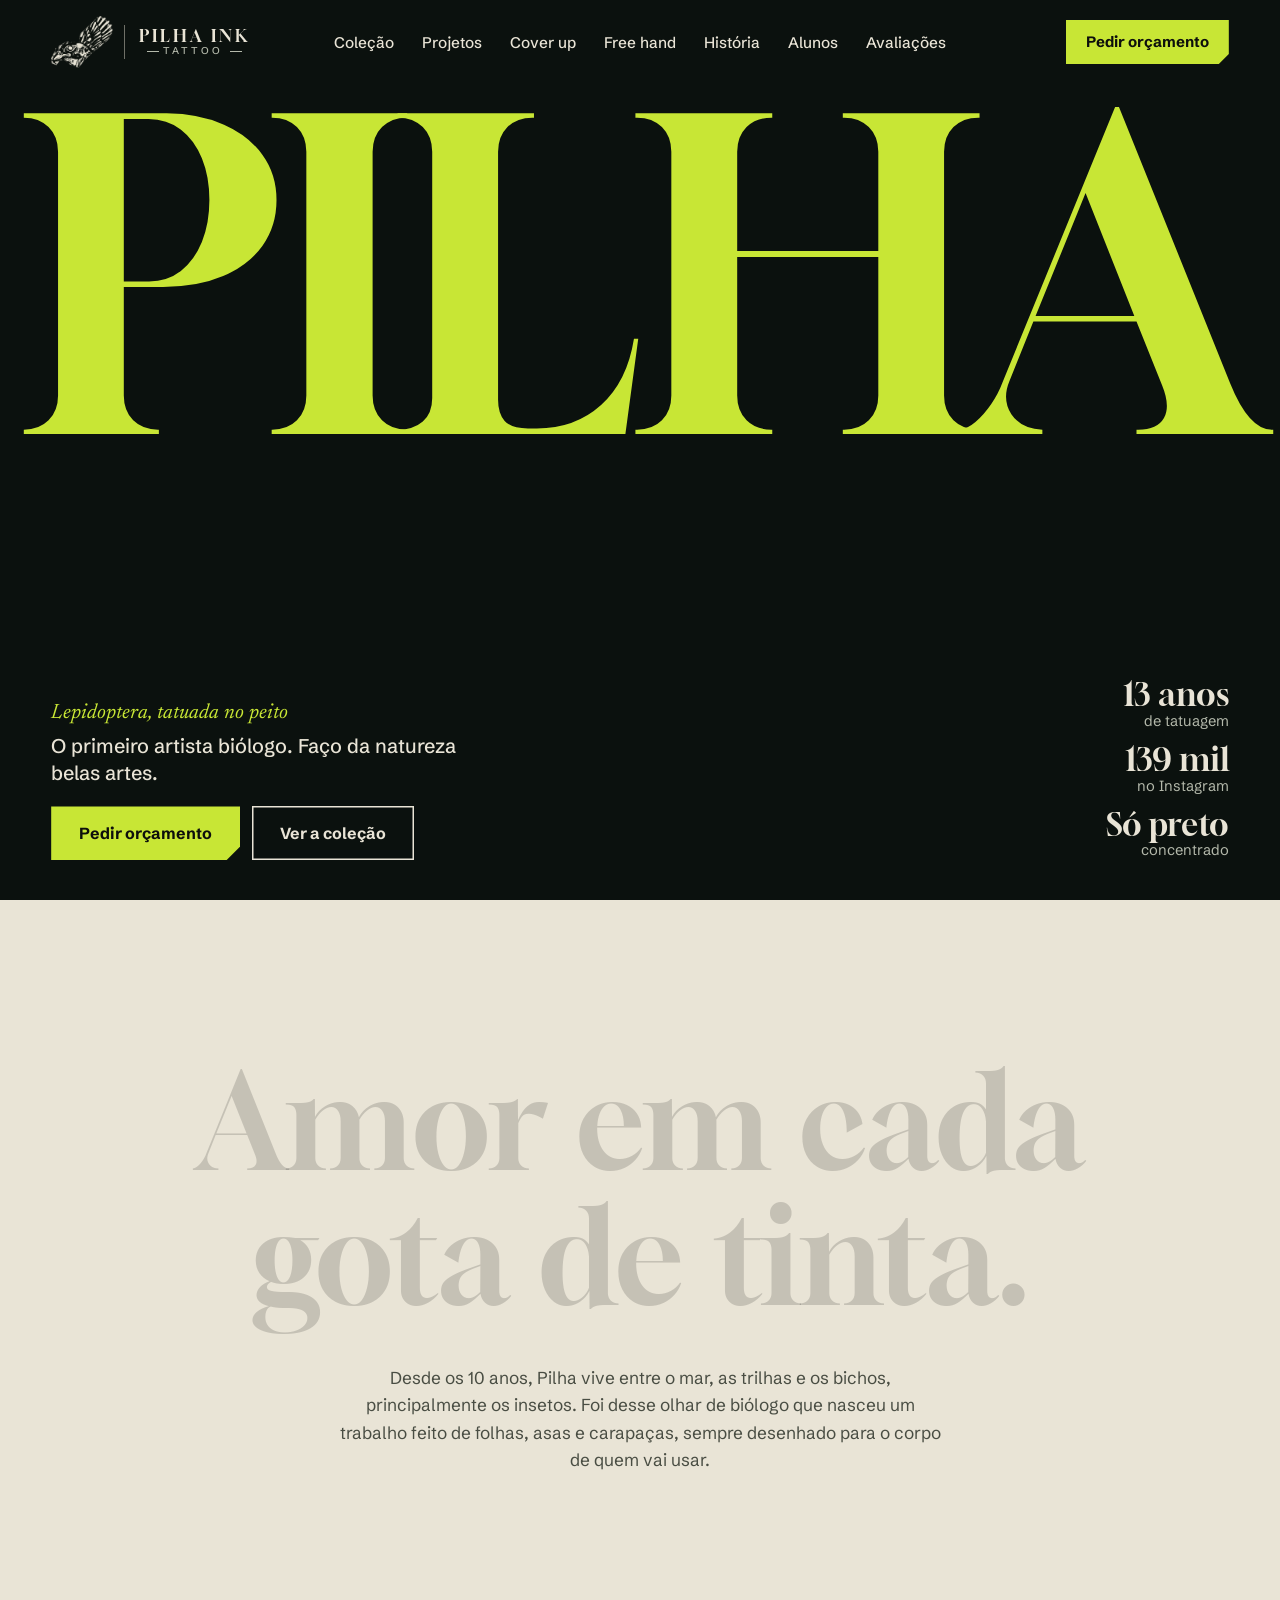
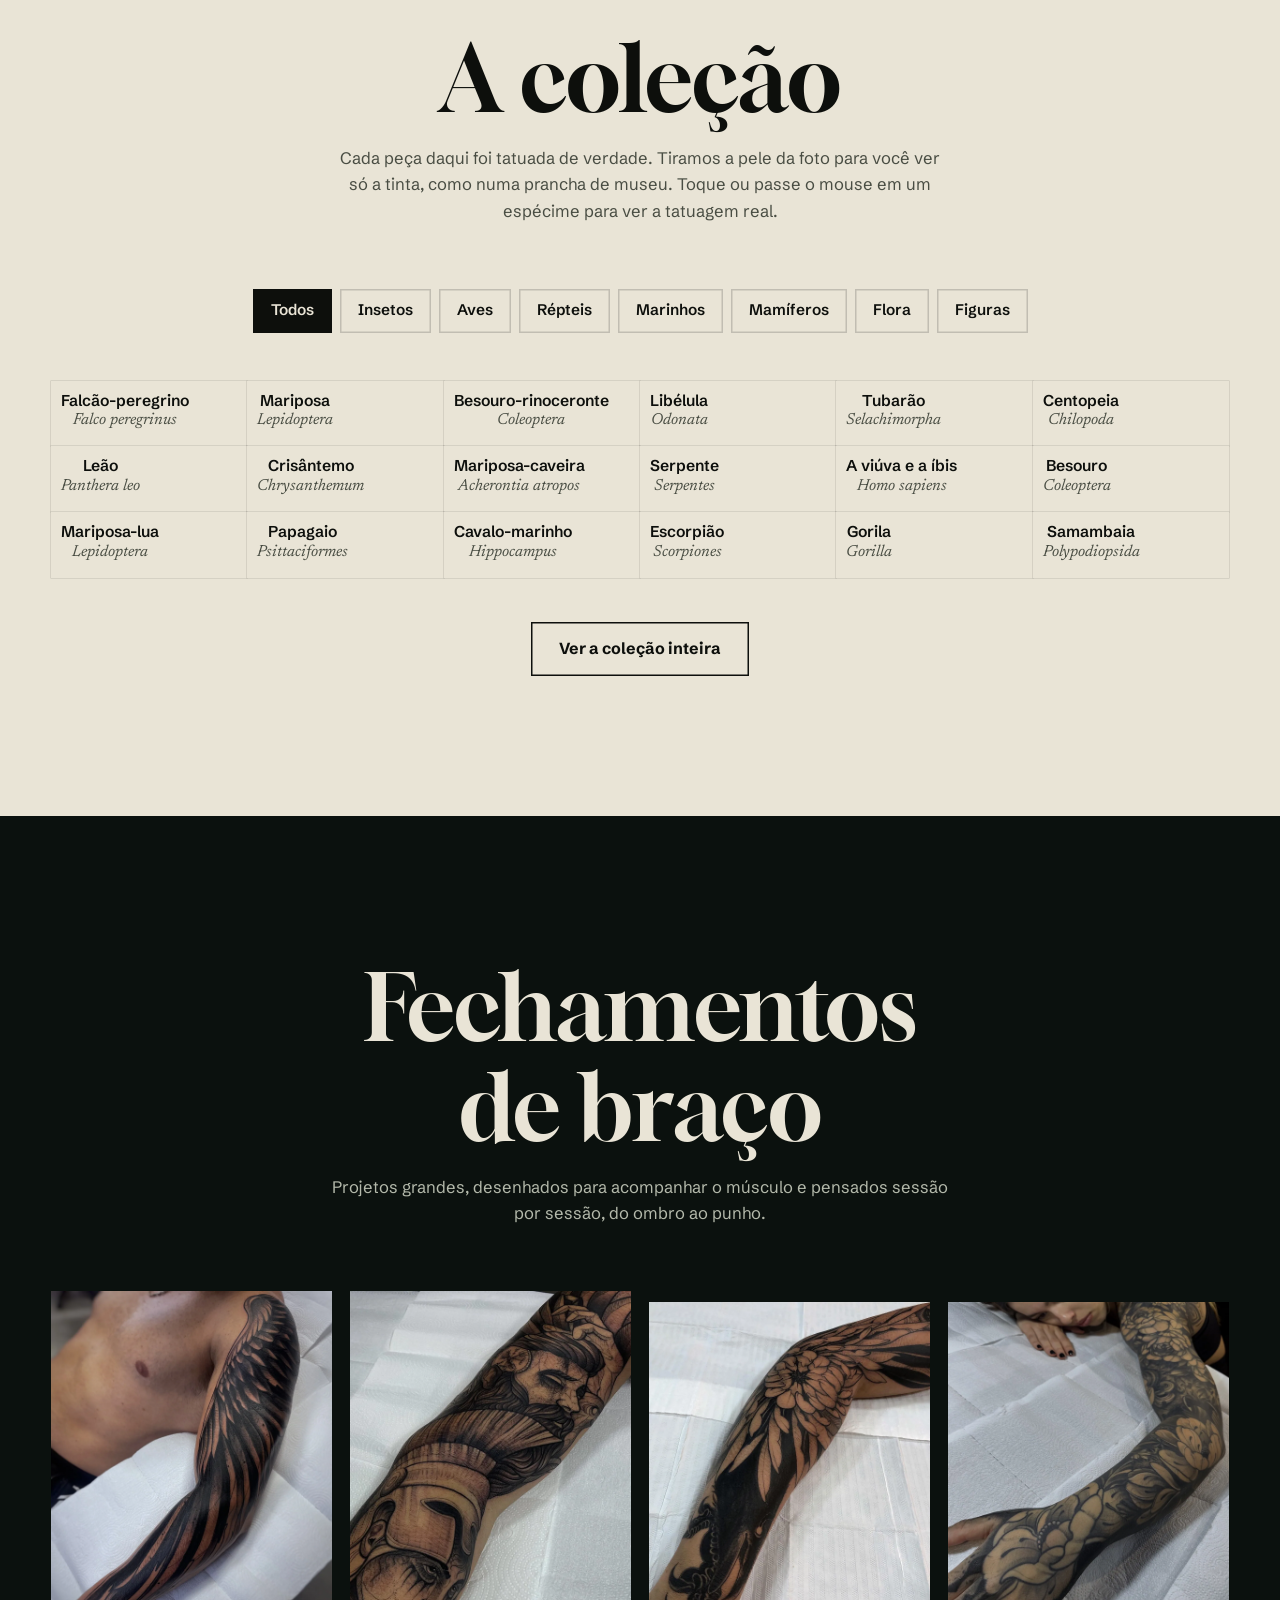
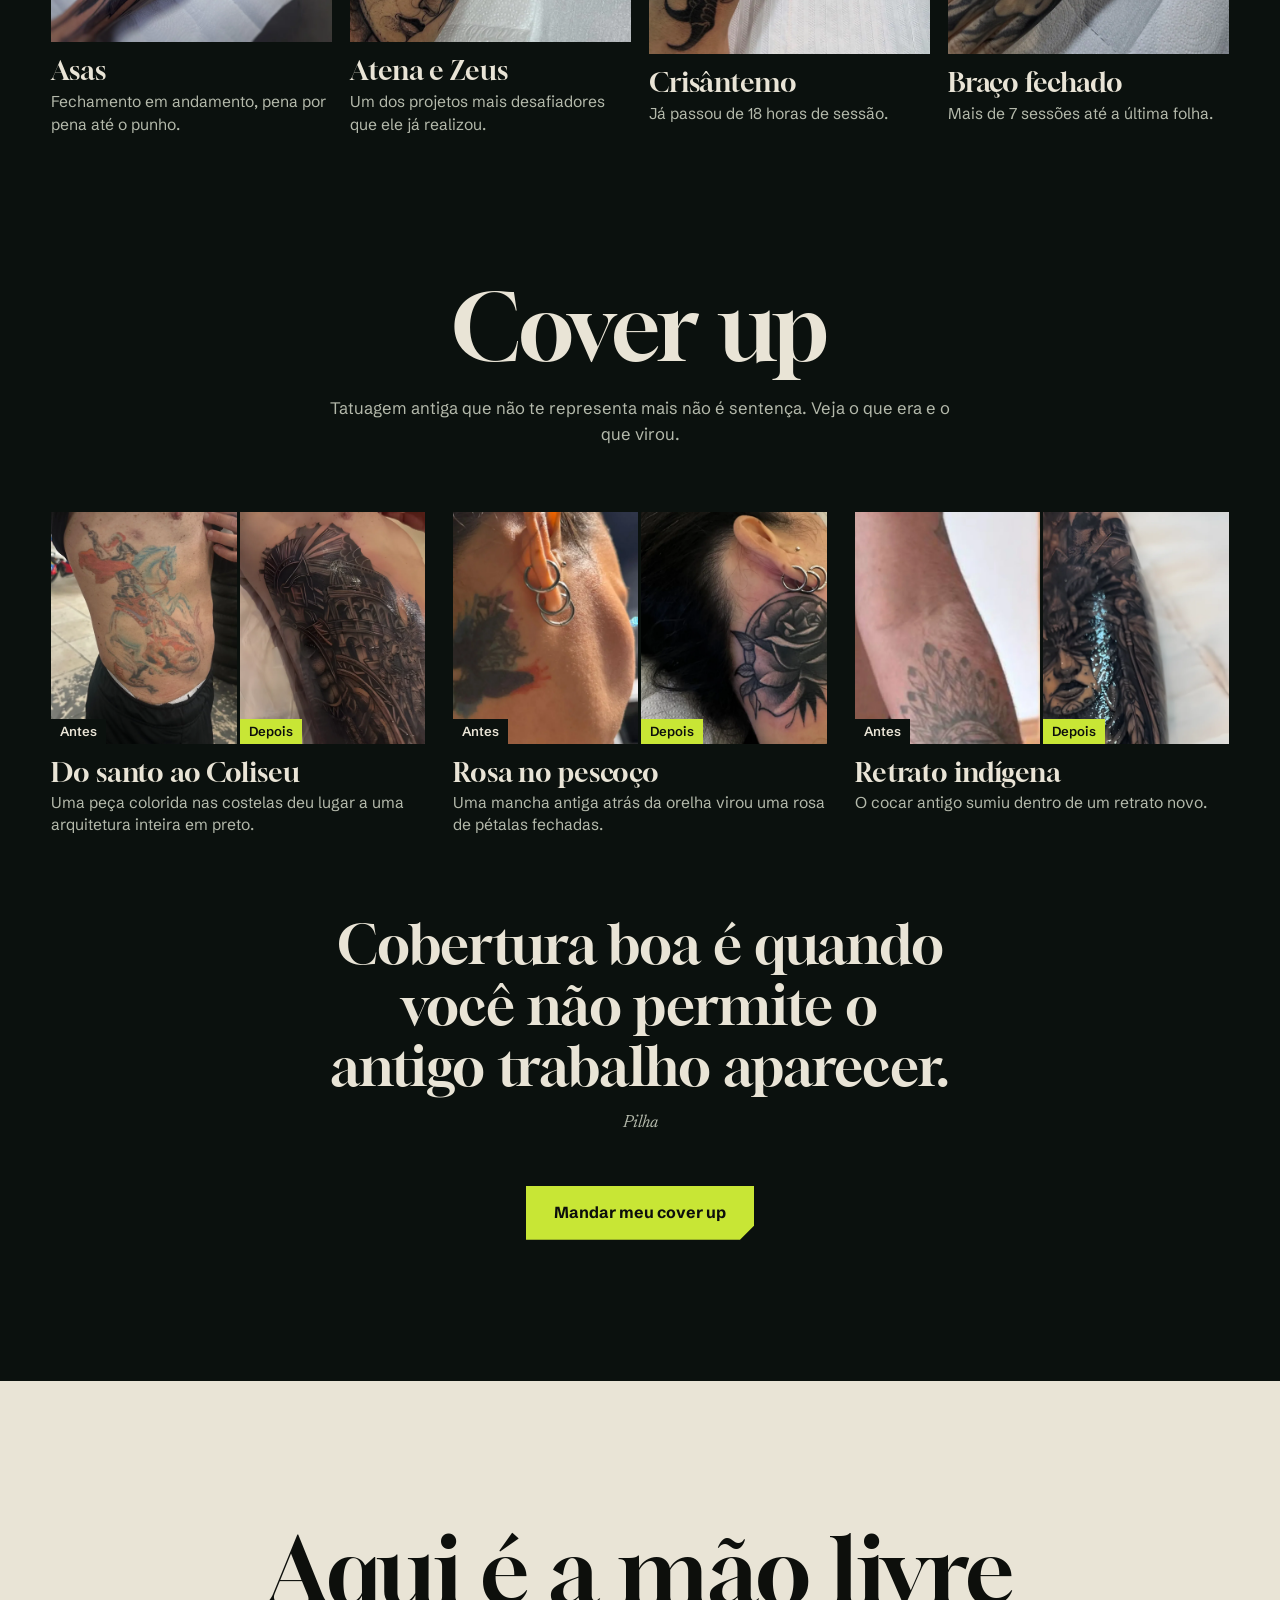
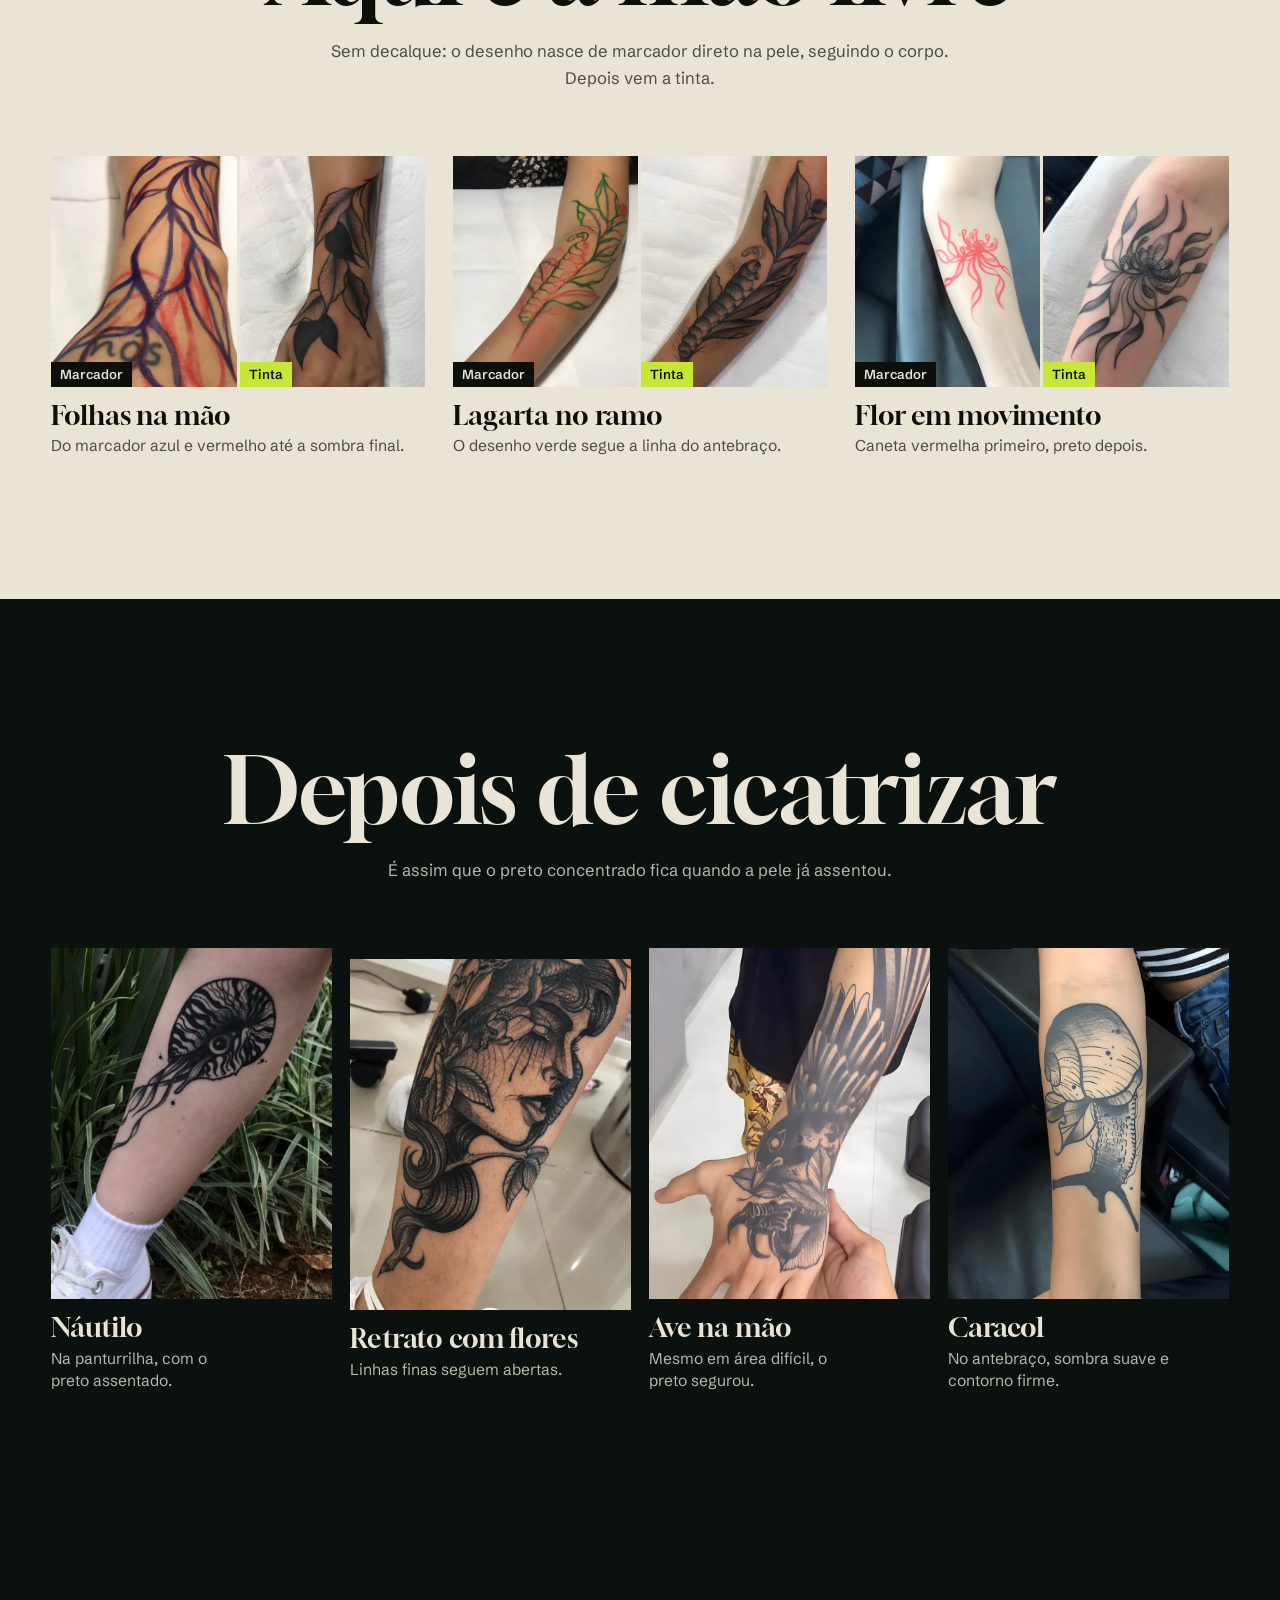
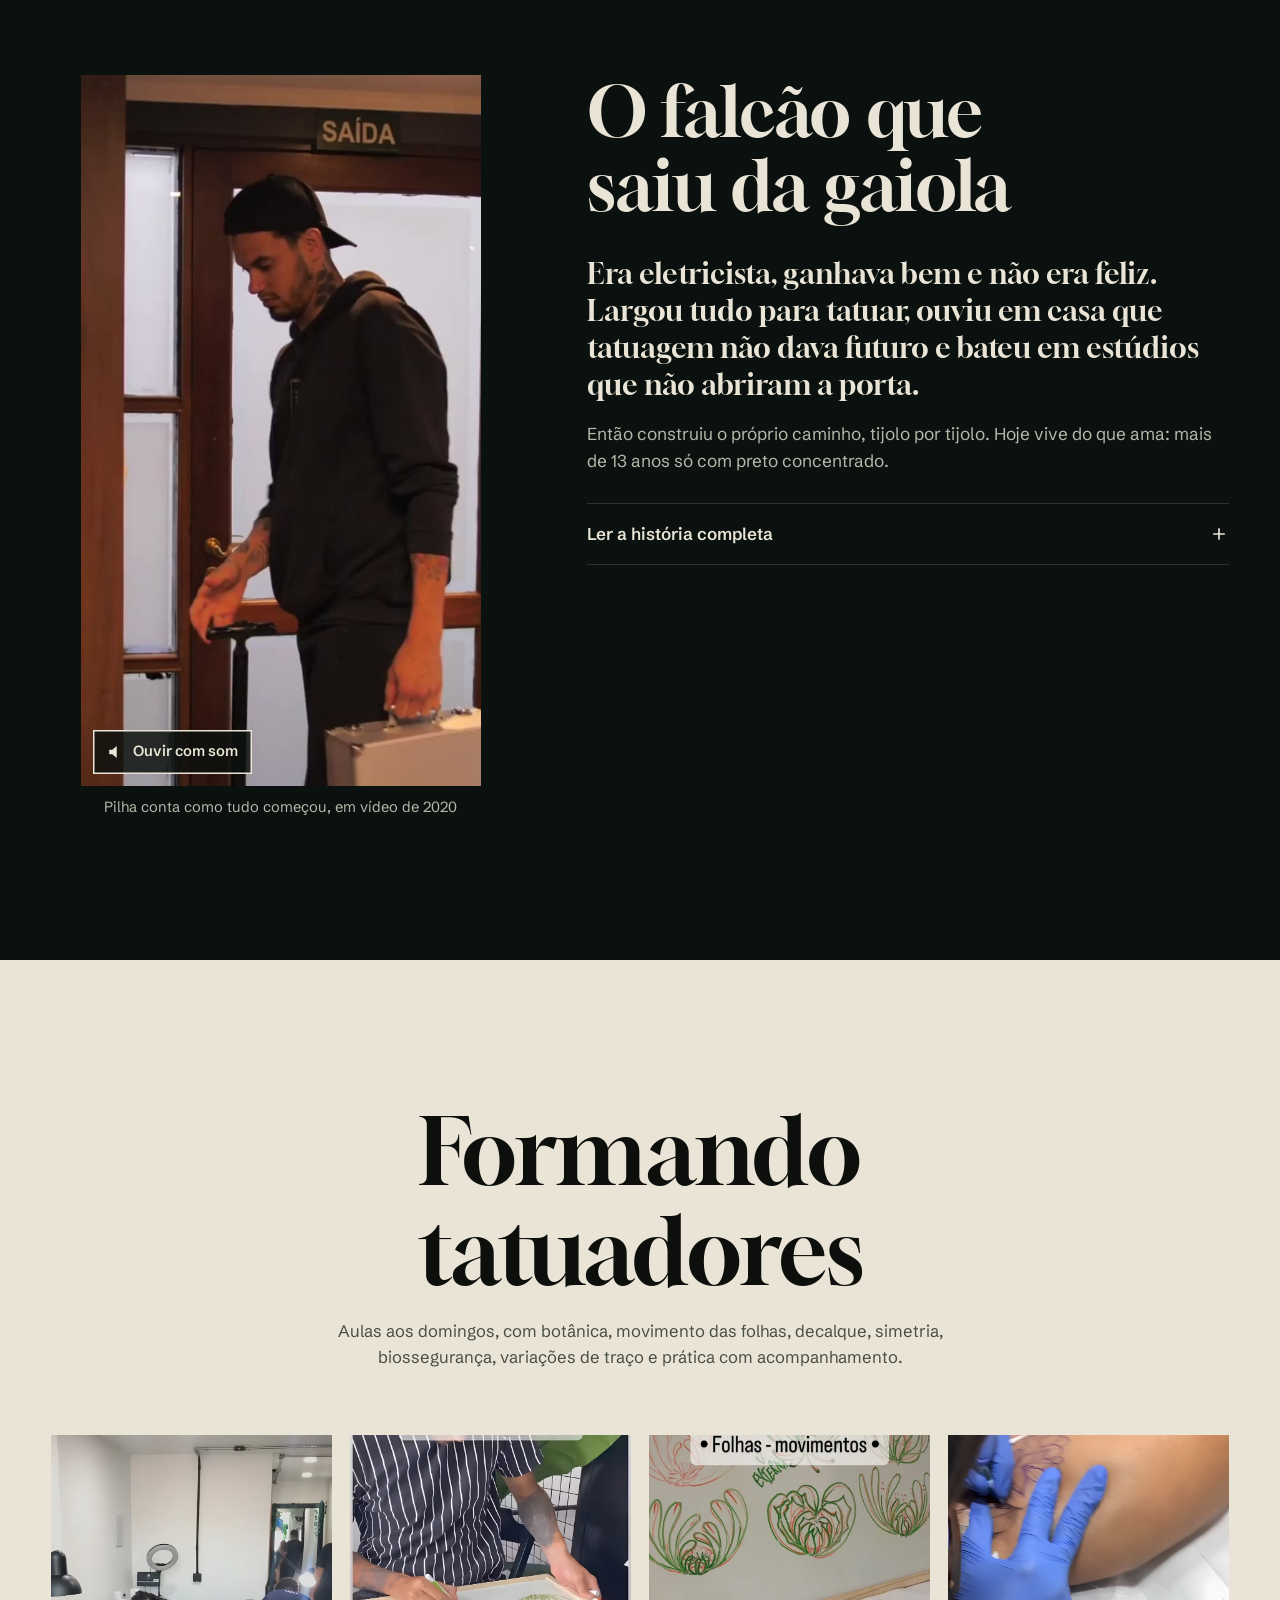
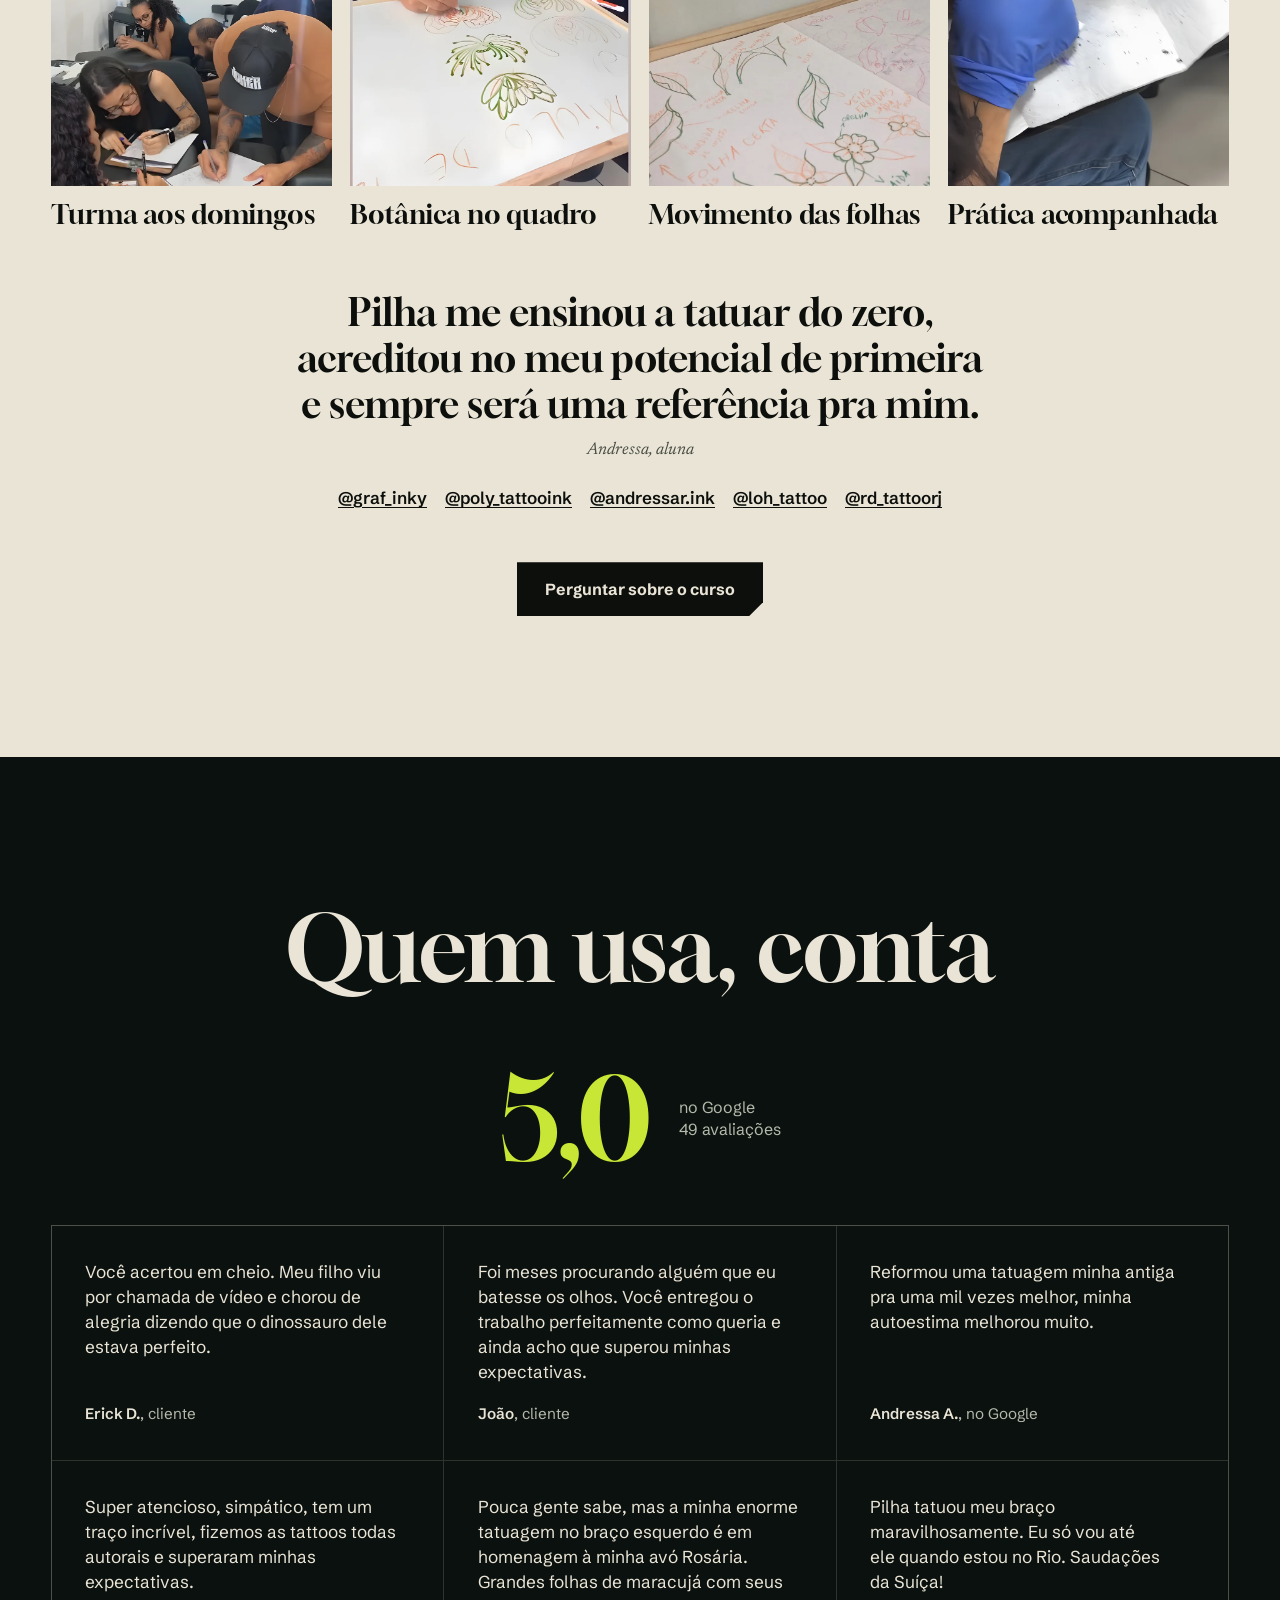
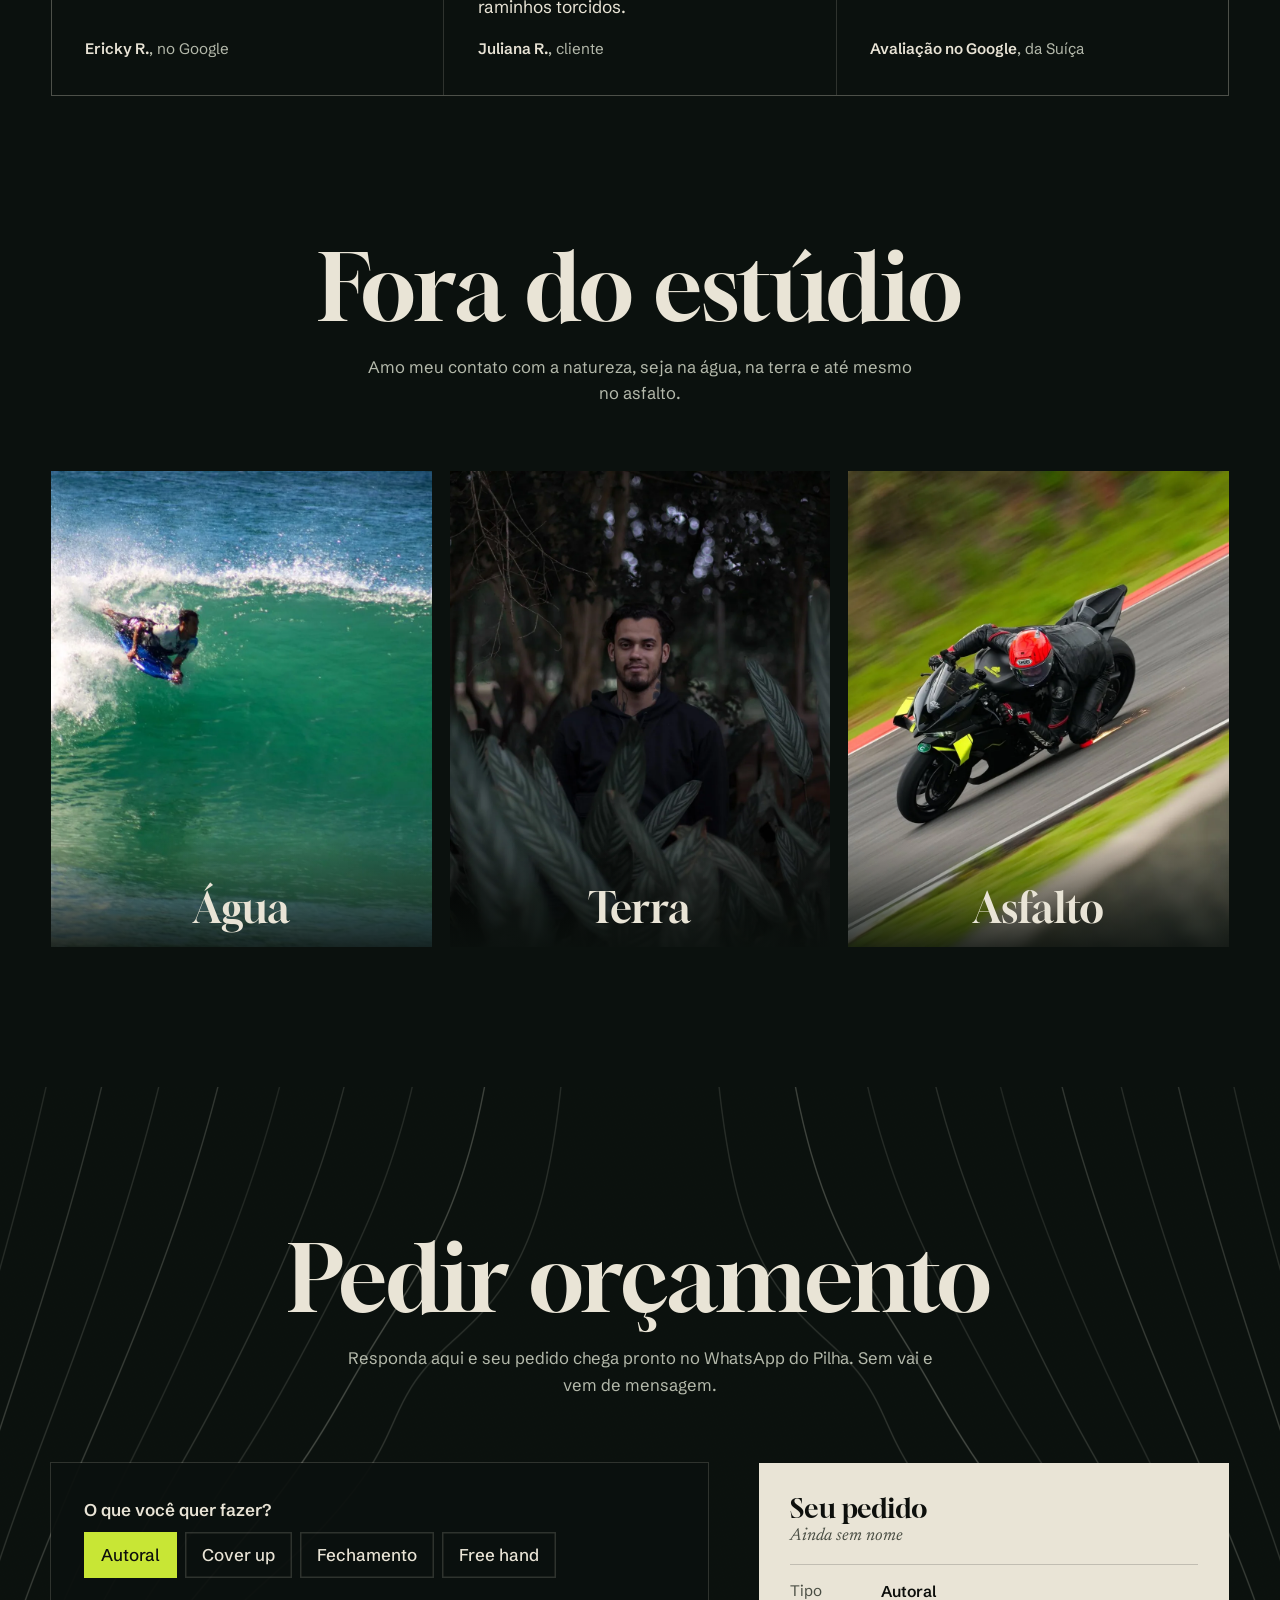
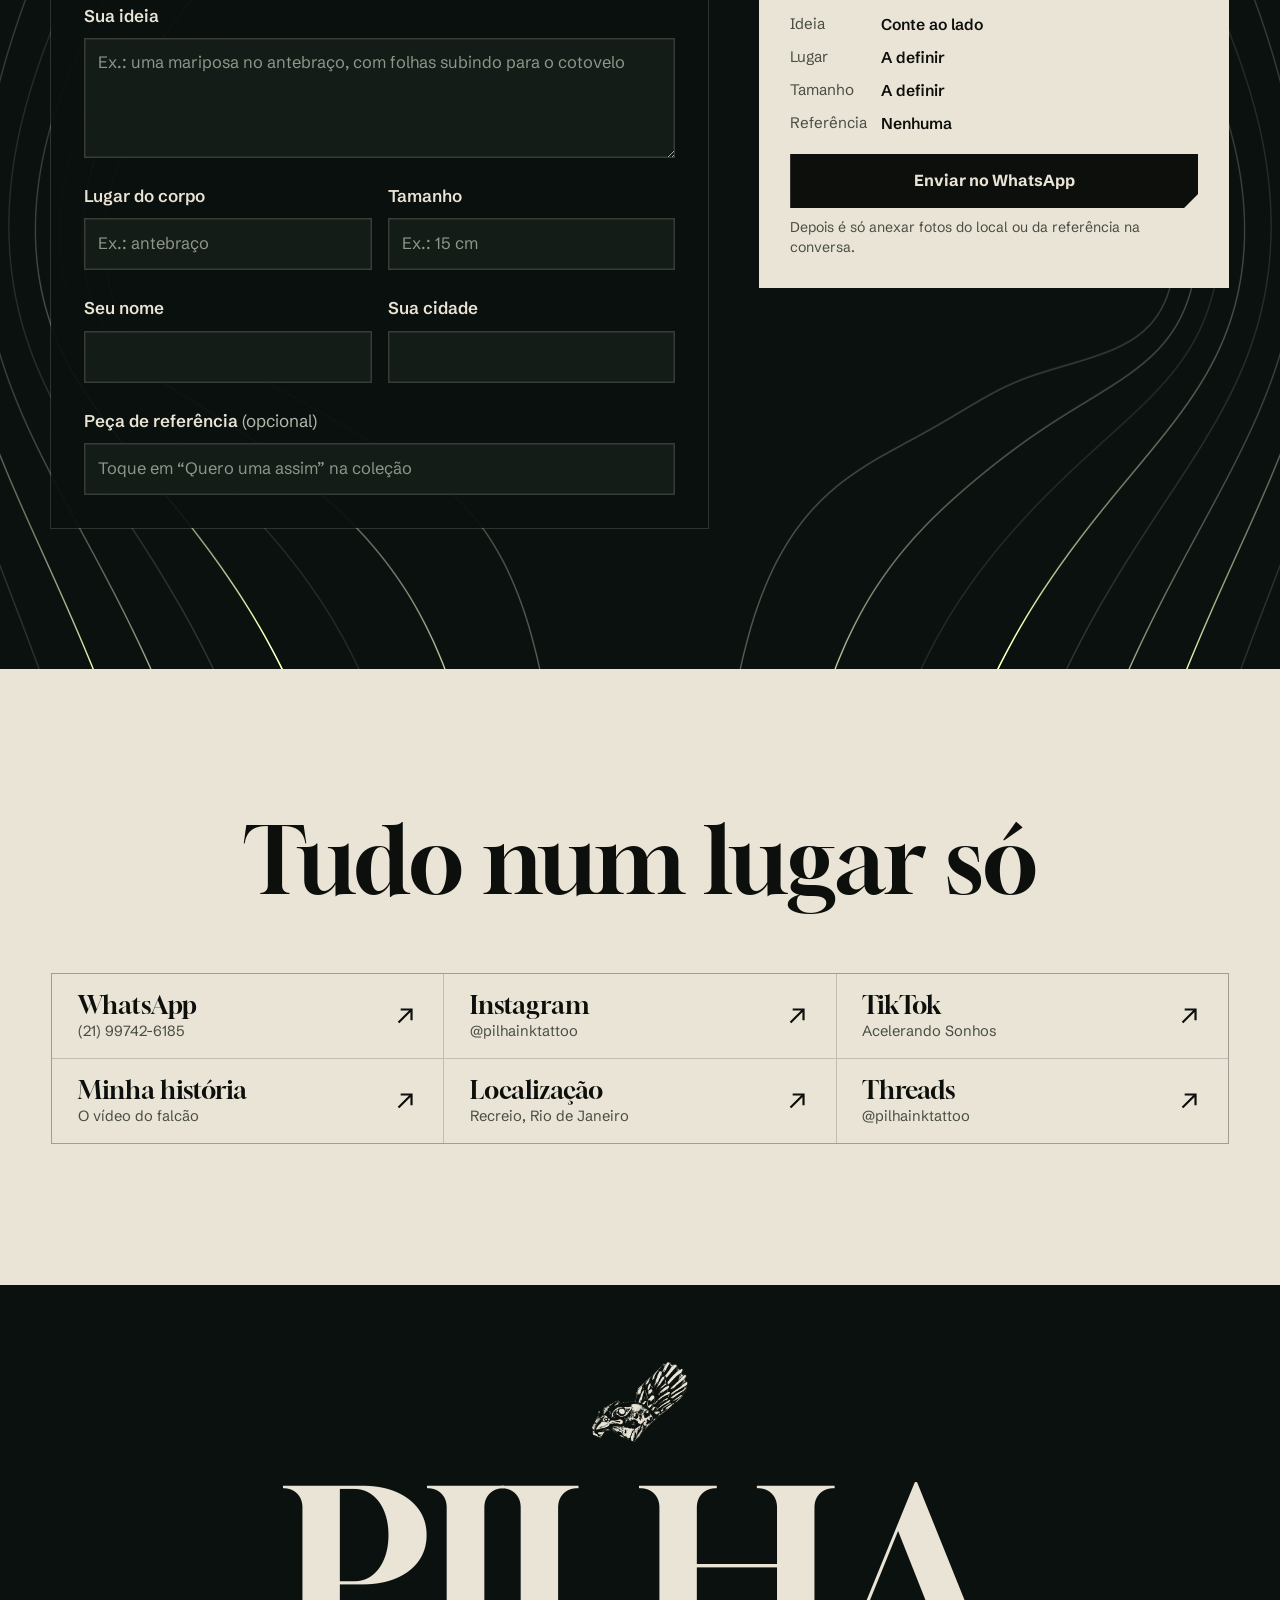
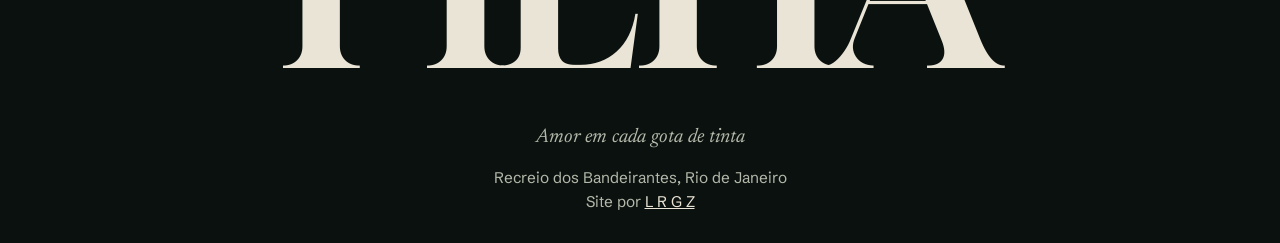
==== commit 1d93be48: "v2: hero da mariposa, história em vídeo, logo do falcão, vento no orçamento - Hero: mariposa inteira" ====
--- a/index.html
+++ b/index.html
@@ -19,13 +19,13 @@
 <link rel="preload" href="assets/fonts/gloock-normal-400-latin.woff2" as="font" type="font/woff2" crossorigin>
 <link rel="stylesheet" href="assets/css/fontes.css">
 <link rel="stylesheet" href="assets/css/site.css">
-<noscript><style>.hero h1 span,.falcao img,.hero-esq,.hero-dados,.entra{opacity:1!important;transform:none!important}.manifesto blockquote .pl{color:var(--tinta)!important}.merg-pass>div:first-child{opacity:1;visibility:visible;transform:none}</style></noscript>
+<noscript><style>.hero h1 span,.hero-esq,.hero-dados,.entra{opacity:1!important;transform:none!important}.manifesto blockquote .pl{color:var(--tinta)!important}.mar-reserva{display:block!important}</style></noscript>
 </head>
 <body>
 <a class="pular" href="#colecao">Pular para a coleção</a>
 
 <header id="topo">
-  <a class="marca" href="#inicio" aria-label="Pilha Ink Tattoo, início">Pilha <span>ink tattoo</span></a>
+  <a class="marca" href="#inicio" aria-label="Pilha Ink Tattoo, início"><img src="assets/img/marca.webp" width="640" height="536" alt="" draggable="false"><i aria-hidden="true"></i><span aria-hidden="true"><b>PILHA INK</b><small>TATTOO</small></span></a>
   <nav id="nav" aria-label="Principal">
     <ul>
       <li><a href="#colecao">Coleção</a></li>
@@ -38,24 +38,22 @@
     </ul>
   </nav>
   <div class="topo-dir">
-    <a class="bt" href="#orcamento">Pedir orçamento</a>
+    <a class="bt" href="#orcamento"><span class="bt-longo">Pedir orçamento</span><span class="bt-curto">Orçamento</span></a>
     <button id="menu-btn" type="button" aria-label="Abrir menu" aria-expanded="false" aria-controls="nav"><i></i><i></i></button>
   </div>
 </header>
 
 <main id="inicio">
 <section class="hero" aria-label="Apresentação">
-  <div class="palco" data-palco>
+  <div class="palco">
     <canvas id="vento" aria-hidden="true"></canvas>
     <video id="vento-v" muted loop playsinline preload="none" poster="assets/img/vento-pe.jpg" aria-hidden="true" hidden></video>
   </div>
+  <img class="mar-reserva" id="mar-reserva" alt="Mariposa tatuada por Pilha no peito de um cliente, com a tinta recortada da pele" width="1400" height="779" draggable="false" hidden>
   <h1><span>PILHA</span><b class="so-leitor"> Ink Tattoo</b></h1>
-  <div class="palco frente">
-    <div class="falcao" id="falcao"><img src="assets/img/falcao.webp" srcset="assets/img/falcao-860.webp 860w, assets/img/falcao.webp 1500w" sizes="(max-width:767px) 95vw, 72vw" width="1500" height="1875" alt="Falcão-peregrino tatuado por Pilha, com a tinta recortada da pele" fetchpriority="high" draggable="false"></div>
-  </div>
   <div class="hero-txt">
     <div class="hero-esq">
-      <em class="lat">Falco peregrinus</em>
+      <em class="lat">Lepidoptera, tatuada no peito</em>
       <p>O primeiro artista biólogo. Faço da natureza belas artes.</p>
       <div class="hero-bts">
         <a class="bt" href="#orcamento">Pedir orçamento</a>
@@ -79,7 +77,7 @@
   <div class="max">
     <header class="cab entra">
       <h2>A coleção</h2>
-      <p>Cada peça daqui foi tatuada de verdade. Tiramos a pele da foto para você ver só a tinta, como numa prancha de museu. Toque em um espécime para ver a tatuagem real.</p>
+      <p>Cada peça daqui foi tatuada de verdade. Tiramos a pele da foto para você ver só a tinta, como numa prancha de museu. Toque ou passe o mouse em um espécime para ver a tatuagem real.</p>
     </header>
     <div class="filtros" role="group" aria-label="Filtrar coleção">
       <button type="button" data-f="todos" aria-pressed="true">Todos</button>
@@ -92,198 +90,342 @@
       <button type="button" data-f="figuras" aria-pressed="false">Figuras</button>
     </div>
     <div class="grade" id="grade">
-      <button class="esp" type="button" data-g="aves" data-src="assets/img/pele/002.webp" data-pl="assets/img/prancha/002.webp" data-nome="Falcão-peregrino" data-lat="Falco peregrinus" aria-label="Ver Falcão-peregrino na pele">
-        <span class="esp-img"><img class="pele" alt="" data-pele="assets/img/pele/002.webp" draggable="false"><img class="pl" src="assets/img/prancha/002.webp" alt="Falcão-peregrino, prancha da tatuagem" width="800" height="1000" loading="lazy" decoding="async" draggable="false"></span>
-        <span class="esp-tx"><b>Falcão-peregrino</b><em class="lat">Falco peregrinus</em></span>
-      </button>
-      <button class="esp" type="button" data-g="insetos" data-src="assets/img/pele/382.webp" data-pl="assets/img/prancha/382.webp" data-nome="Mariposa" data-lat="Lepidoptera" aria-label="Ver Mariposa na pele">
-        <span class="esp-img"><img class="pele" alt="" data-pele="assets/img/pele/382.webp" draggable="false"><img class="pl" src="assets/img/prancha/382.webp" alt="Mariposa, prancha da tatuagem" width="800" height="1000" loading="lazy" decoding="async" draggable="false"></span>
-        <span class="esp-tx"><b>Mariposa</b><em class="lat">Lepidoptera</em></span>
-      </button>
-      <button class="esp" type="button" data-g="insetos" data-src="assets/img/pele/366.webp" data-pl="assets/img/prancha/366.webp" data-nome="Besouro-rinoceronte" data-lat="Coleoptera" aria-label="Ver Besouro-rinoceronte na pele">
-        <span class="esp-img"><img class="pele" alt="" data-pele="assets/img/pele/366.webp" draggable="false"><img class="pl" src="assets/img/prancha/366.webp" alt="Besouro-rinoceronte, prancha da tatuagem" width="800" height="1000" loading="lazy" decoding="async" draggable="false"></span>
-        <span class="esp-tx"><b>Besouro-rinoceronte</b><em class="lat">Coleoptera</em></span>
-      </button>
-      <button class="esp" type="button" data-g="insetos" data-src="assets/img/pele/205.webp" data-pl="assets/img/prancha/205.webp" data-nome="Libélula" data-lat="Odonata" aria-label="Ver Libélula na pele">
-        <span class="esp-img"><img class="pele" alt="" data-pele="assets/img/pele/205.webp" draggable="false"><img class="pl" src="assets/img/prancha/205.webp" alt="Libélula, prancha da tatuagem" width="800" height="1000" loading="lazy" decoding="async" draggable="false"></span>
-        <span class="esp-tx"><b>Libélula</b><em class="lat">Odonata</em></span>
-      </button>
-      <button class="esp" type="button" data-g="marinhos" data-src="assets/img/pele/191.webp" data-pl="assets/img/prancha/191.webp" data-nome="Tubarão" data-lat="Selachimorpha" aria-label="Ver Tubarão na pele">
-        <span class="esp-img"><img class="pele" alt="" data-pele="assets/img/pele/191.webp" draggable="false"><img class="pl" src="assets/img/prancha/191.webp" alt="Tubarão, prancha da tatuagem" width="800" height="1000" loading="lazy" decoding="async" draggable="false"></span>
-        <span class="esp-tx"><b>Tubarão</b><em class="lat">Selachimorpha</em></span>
-      </button>
-      <button class="esp" type="button" data-g="insetos" data-src="assets/img/pele/496.webp" data-pl="assets/img/prancha/496.webp" data-nome="Centopeia" data-lat="Chilopoda" aria-label="Ver Centopeia na pele">
-        <span class="esp-img"><img class="pele" alt="" data-pele="assets/img/pele/496.webp" draggable="false"><img class="pl" src="assets/img/prancha/496.webp" alt="Centopeia, prancha da tatuagem" width="800" height="1000" loading="lazy" decoding="async" draggable="false"></span>
-        <span class="esp-tx"><b>Centopeia</b><em class="lat">Chilopoda</em></span>
-      </button>
-      <button class="esp" type="button" data-g="mamiferos" data-src="assets/img/pele/480.webp" data-pl="assets/img/prancha/480.webp" data-nome="Leão" data-lat="Panthera leo" aria-label="Ver Leão na pele">
-        <span class="esp-img"><img class="pele" alt="" data-pele="assets/img/pele/480.webp" draggable="false"><img class="pl" src="assets/img/prancha/480.webp" alt="Leão, prancha da tatuagem" width="800" height="1000" loading="lazy" decoding="async" draggable="false"></span>
-        <span class="esp-tx"><b>Leão</b><em class="lat">Panthera leo</em></span>
-      </button>
-      <button class="esp" type="button" data-g="flora" data-src="assets/img/pele/262.webp" data-pl="assets/img/prancha/262.webp" data-nome="Crisântemo" data-lat="Chrysanthemum" aria-label="Ver Crisântemo na pele">
-        <span class="esp-img"><img class="pele" alt="" data-pele="assets/img/pele/262.webp" draggable="false"><img class="pl" src="assets/img/prancha/262.webp" alt="Crisântemo, prancha da tatuagem" width="800" height="1000" loading="lazy" decoding="async" draggable="false"></span>
-        <span class="esp-tx"><b>Crisântemo</b><em class="lat">Chrysanthemum</em></span>
-      </button>
-      <button class="esp" type="button" data-g="insetos" data-src="assets/img/pele/321.webp" data-pl="assets/img/prancha/321.webp" data-nome="Mariposa-caveira" data-lat="Acherontia atropos" aria-label="Ver Mariposa-caveira na pele">
-        <span class="esp-img"><img class="pele" alt="" data-pele="assets/img/pele/321.webp" draggable="false"><img class="pl" src="assets/img/prancha/321.webp" alt="Mariposa-caveira, prancha da tatuagem" width="800" height="1000" loading="lazy" decoding="async" draggable="false"></span>
-        <span class="esp-tx"><b>Mariposa-caveira</b><em class="lat">Acherontia atropos</em></span>
-      </button>
-      <button class="esp" type="button" data-g="repteis" data-src="assets/img/pele/194.webp" data-pl="assets/img/prancha/194.webp" data-nome="Serpente" data-lat="Serpentes" aria-label="Ver Serpente na pele">
-        <span class="esp-img"><img class="pele" alt="" data-pele="assets/img/pele/194.webp" draggable="false"><img class="pl" src="assets/img/prancha/194.webp" alt="Serpente, prancha da tatuagem" width="800" height="1000" loading="lazy" decoding="async" draggable="false"></span>
-        <span class="esp-tx"><b>Serpente</b><em class="lat">Serpentes</em></span>
-      </button>
-      <button class="esp" type="button" data-g="figuras" data-src="assets/img/pele/014.webp" data-pl="assets/img/prancha/014.webp" data-nome="A viúva e a íbis" data-lat="Homo sapiens" aria-label="Ver A viúva e a íbis na pele">
-        <span class="esp-img"><img class="pele" alt="" data-pele="assets/img/pele/014.webp" draggable="false"><img class="pl" src="assets/img/prancha/014.webp" alt="A viúva e a íbis, prancha da tatuagem" width="800" height="1000" loading="lazy" decoding="async" draggable="false"></span>
-        <span class="esp-tx"><b>A viúva e a íbis</b><em class="lat">Homo sapiens</em></span>
-      </button>
-      <button class="esp" type="button" data-g="insetos" data-src="assets/img/pele/284.webp" data-pl="assets/img/prancha/284.webp" data-nome="Besouro" data-lat="Coleoptera" aria-label="Ver Besouro na pele">
-        <span class="esp-img"><img class="pele" alt="" data-pele="assets/img/pele/284.webp" draggable="false"><img class="pl" src="assets/img/prancha/284.webp" alt="Besouro, prancha da tatuagem" width="800" height="1000" loading="lazy" decoding="async" draggable="false"></span>
-        <span class="esp-tx"><b>Besouro</b><em class="lat">Coleoptera</em></span>
-      </button>
-      <button class="esp" type="button" data-g="insetos" data-src="assets/img/pele/313.webp" data-pl="assets/img/prancha/313.webp" data-nome="Mariposa-lua" data-lat="Lepidoptera" aria-label="Ver Mariposa-lua na pele">
-        <span class="esp-img"><img class="pele" alt="" data-pele="assets/img/pele/313.webp" draggable="false"><img class="pl" src="assets/img/prancha/313.webp" alt="Mariposa-lua, prancha da tatuagem" width="800" height="1000" loading="lazy" decoding="async" draggable="false"></span>
-        <span class="esp-tx"><b>Mariposa-lua</b><em class="lat">Lepidoptera</em></span>
-      </button>
-      <button class="esp" type="button" data-g="aves" data-src="assets/img/pele/229.webp" data-pl="assets/img/prancha/229.webp" data-nome="Papagaio" data-lat="Psittaciformes" aria-label="Ver Papagaio na pele">
-        <span class="esp-img"><img class="pele" alt="" data-pele="assets/img/pele/229.webp" draggable="false"><img class="pl" src="assets/img/prancha/229.webp" alt="Papagaio, prancha da tatuagem" width="800" height="1000" loading="lazy" decoding="async" draggable="false"></span>
-        <span class="esp-tx"><b>Papagaio</b><em class="lat">Psittaciformes</em></span>
-      </button>
-      <button class="esp" type="button" data-g="marinhos" data-src="assets/img/pele/328.webp" data-pl="assets/img/prancha/328.webp" data-nome="Cavalo-marinho" data-lat="Hippocampus" aria-label="Ver Cavalo-marinho na pele">
-        <span class="esp-img"><img class="pele" alt="" data-pele="assets/img/pele/328.webp" draggable="false"><img class="pl" src="assets/img/prancha/328.webp" alt="Cavalo-marinho, prancha da tatuagem" width="800" height="1000" loading="lazy" decoding="async" draggable="false"></span>
-        <span class="esp-tx"><b>Cavalo-marinho</b><em class="lat">Hippocampus</em></span>
-      </button>
-      <button class="esp" type="button" data-g="insetos" data-src="assets/img/pele/239.webp" data-pl="assets/img/prancha/239.webp" data-nome="Escorpião" data-lat="Scorpiones" aria-label="Ver Escorpião na pele">
-        <span class="esp-img"><img class="pele" alt="" data-pele="assets/img/pele/239.webp" draggable="false"><img class="pl" src="assets/img/prancha/239.webp" alt="Escorpião, prancha da tatuagem" width="800" height="1000" loading="lazy" decoding="async" draggable="false"></span>
-        <span class="esp-tx"><b>Escorpião</b><em class="lat">Scorpiones</em></span>
-      </button>
-      <button class="esp" type="button" data-g="mamiferos" data-src="assets/img/pele/138.webp" data-pl="assets/img/prancha/138.webp" data-nome="Gorila" data-lat="Gorilla" aria-label="Ver Gorila na pele">
-        <span class="esp-img"><img class="pele" alt="" data-pele="assets/img/pele/138.webp" draggable="false"><img class="pl" src="assets/img/prancha/138.webp" alt="Gorila, prancha da tatuagem" width="800" height="1000" loading="lazy" decoding="async" draggable="false"></span>
-        <span class="esp-tx"><b>Gorila</b><em class="lat">Gorilla</em></span>
-      </button>
-      <button class="esp" type="button" data-g="flora" data-src="assets/img/pele/370.webp" data-pl="assets/img/prancha/370.webp" data-nome="Samambaia" data-lat="Polypodiopsida" aria-label="Ver Samambaia na pele">
-        <span class="esp-img"><img class="pele" alt="" data-pele="assets/img/pele/370.webp" draggable="false"><img class="pl" src="assets/img/prancha/370.webp" alt="Samambaia, prancha da tatuagem" width="800" height="1000" loading="lazy" decoding="async" draggable="false"></span>
-        <span class="esp-tx"><b>Samambaia</b><em class="lat">Polypodiopsida</em></span>
-      </button>
-      <button class="esp" type="button" data-g="insetos" data-src="assets/img/pele/336.webp" data-pl="assets/img/prancha/336.webp" data-nome="Borboleta" data-lat="Lepidoptera" aria-label="Ver Borboleta na pele">
-        <span class="esp-img"><img class="pele" alt="" data-pele="assets/img/pele/336.webp" draggable="false"><img class="pl" src="assets/img/prancha/336.webp" alt="Borboleta, prancha da tatuagem" width="800" height="1000" loading="lazy" decoding="async" draggable="false"></span>
-        <span class="esp-tx"><b>Borboleta</b><em class="lat">Lepidoptera</em></span>
-      </button>
-      <button class="esp" type="button" data-g="figuras" data-src="assets/img/pele/173.webp" data-pl="assets/img/prancha/173.webp" data-nome="Caveira e polvo" data-lat="Homo sapiens" aria-label="Ver Caveira e polvo na pele">
-        <span class="esp-img"><img class="pele" alt="" data-pele="assets/img/pele/173.webp" draggable="false"><img class="pl" src="assets/img/prancha/173.webp" alt="Caveira e polvo, prancha da tatuagem" width="800" height="1000" loading="lazy" decoding="async" draggable="false"></span>
-        <span class="esp-tx"><b>Caveira e polvo</b><em class="lat">Homo sapiens</em></span>
-      </button>
-      <button class="esp" type="button" data-g="marinhos" data-src="assets/img/pele/292.webp" data-pl="assets/img/prancha/292.webp" data-nome="Tartaruga-marinha" data-lat="Chelonioidea" aria-label="Ver Tartaruga-marinha na pele">
-        <span class="esp-img"><img class="pele" alt="" data-pele="assets/img/pele/292.webp" draggable="false"><img class="pl" src="assets/img/prancha/292.webp" alt="Tartaruga-marinha, prancha da tatuagem" width="800" height="1000" loading="lazy" decoding="async" draggable="false"></span>
-        <span class="esp-tx"><b>Tartaruga-marinha</b><em class="lat">Chelonioidea</em></span>
-      </button>
-      <button class="esp" type="button" data-g="repteis" data-src="assets/img/pele/352.webp" data-pl="assets/img/prancha/352.webp" data-nome="Serpente" data-lat="Serpentes" aria-label="Ver Serpente na pele">
-        <span class="esp-img"><img class="pele" alt="" data-pele="assets/img/pele/352.webp" draggable="false"><img class="pl" src="assets/img/prancha/352.webp" alt="Serpente, prancha da tatuagem" width="800" height="1000" loading="lazy" decoding="async" draggable="false"></span>
-        <span class="esp-tx"><b>Serpente</b><em class="lat">Serpentes</em></span>
-      </button>
-      <button class="esp" type="button" data-g="insetos" data-src="assets/img/pele/289.webp" data-pl="assets/img/prancha/289.webp" data-nome="Abelha" data-lat="Hymenoptera" aria-label="Ver Abelha na pele">
-        <span class="esp-img"><img class="pele" alt="" data-pele="assets/img/pele/289.webp" draggable="false"><img class="pl" src="assets/img/prancha/289.webp" alt="Abelha, prancha da tatuagem" width="800" height="1000" loading="lazy" decoding="async" draggable="false"></span>
-        <span class="esp-tx"><b>Abelha</b><em class="lat">Hymenoptera</em></span>
-      </button>
-      <button class="esp" type="button" data-g="mamiferos" data-src="assets/img/pele/223.webp" data-pl="assets/img/prancha/223.webp" data-nome="Morcego" data-lat="Chiroptera" aria-label="Ver Morcego na pele">
-        <span class="esp-img"><img class="pele" alt="" data-pele="assets/img/pele/223.webp" draggable="false"><img class="pl" src="assets/img/prancha/223.webp" alt="Morcego, prancha da tatuagem" width="800" height="1000" loading="lazy" decoding="async" draggable="false"></span>
-        <span class="esp-tx"><b>Morcego</b><em class="lat">Chiroptera</em></span>
-      </button>
-      <button class="esp" type="button" data-g="insetos" data-src="assets/img/pele/380.webp" data-pl="assets/img/prancha/380.webp" data-nome="Besouro-rinoceronte" data-lat="Coleoptera" aria-label="Ver Besouro-rinoceronte na pele">
-        <span class="esp-img"><img class="pele" alt="" data-pele="assets/img/pele/380.webp" draggable="false"><img class="pl" src="assets/img/prancha/380.webp" alt="Besouro-rinoceronte, prancha da tatuagem" width="800" height="1000" loading="lazy" decoding="async" draggable="false"></span>
-        <span class="esp-tx"><b>Besouro-rinoceronte</b><em class="lat">Coleoptera</em></span>
-      </button>
-      <button class="esp" type="button" data-g="flora" data-src="assets/img/pele/416.webp" data-pl="assets/img/prancha/416.webp" data-nome="Hibisco" data-lat="Hibiscus" aria-label="Ver Hibisco na pele">
-        <span class="esp-img"><img class="pele" alt="" data-pele="assets/img/pele/416.webp" draggable="false"><img class="pl" src="assets/img/prancha/416.webp" alt="Hibisco, prancha da tatuagem" width="800" height="1000" loading="lazy" decoding="async" draggable="false"></span>
-        <span class="esp-tx"><b>Hibisco</b><em class="lat">Hibiscus</em></span>
-      </button>
-      <button class="esp" type="button" data-g="figuras" data-src="assets/img/pele/010.webp" data-pl="assets/img/prancha/010.webp" data-nome="Atena" data-lat="Homo sapiens" aria-label="Ver Atena na pele">
-        <span class="esp-img"><img class="pele" alt="" data-pele="assets/img/pele/010.webp" draggable="false"><img class="pl" src="assets/img/prancha/010.webp" alt="Atena, prancha da tatuagem" width="800" height="1000" loading="lazy" decoding="async" draggable="false"></span>
-        <span class="esp-tx"><b>Atena</b><em class="lat">Homo sapiens</em></span>
-      </button>
-      <button class="esp" type="button" data-g="insetos" data-src="assets/img/pele/294.webp" data-pl="assets/img/prancha/294.webp" data-nome="Libélula" data-lat="Odonata" aria-label="Ver Libélula na pele">
-        <span class="esp-img"><img class="pele" alt="" data-pele="assets/img/pele/294.webp" draggable="false"><img class="pl" src="assets/img/prancha/294.webp" alt="Libélula, prancha da tatuagem" width="800" height="1000" loading="lazy" decoding="async" draggable="false"></span>
-        <span class="esp-tx"><b>Libélula</b><em class="lat">Odonata</em></span>
-      </button>
-      <button class="esp" type="button" data-g="marinhos" data-src="assets/img/pele/553.webp" data-pl="assets/img/prancha/553.webp" data-nome="Baleia" data-lat="Cetacea" aria-label="Ver Baleia na pele">
-        <span class="esp-img"><img class="pele" alt="" data-pele="assets/img/pele/553.webp" draggable="false"><img class="pl" src="assets/img/prancha/553.webp" alt="Baleia, prancha da tatuagem" width="800" height="1000" loading="lazy" decoding="async" draggable="false"></span>
-        <span class="esp-tx"><b>Baleia</b><em class="lat">Cetacea</em></span>
-      </button>
-      <button class="esp" type="button" data-g="insetos" data-src="assets/img/pele/444.webp" data-pl="assets/img/prancha/444.webp" data-nome="Aranha" data-lat="Araneae" aria-label="Ver Aranha na pele">
-        <span class="esp-img"><img class="pele" alt="" data-pele="assets/img/pele/444.webp" draggable="false"><img class="pl" src="assets/img/prancha/444.webp" alt="Aranha, prancha da tatuagem" width="800" height="1000" loading="lazy" decoding="async" draggable="false"></span>
-        <span class="esp-tx"><b>Aranha</b><em class="lat">Araneae</em></span>
-      </button>
-      <button class="esp" type="button" data-g="mamiferos" data-src="assets/img/pele/402.webp" data-pl="assets/img/prancha/402.webp" data-nome="Elefante" data-lat="Elephantidae" aria-label="Ver Elefante na pele">
-        <span class="esp-img"><img class="pele" alt="" data-pele="assets/img/pele/402.webp" draggable="false"><img class="pl" src="assets/img/prancha/402.webp" alt="Elefante, prancha da tatuagem" width="800" height="1000" loading="lazy" decoding="async" draggable="false"></span>
-        <span class="esp-tx"><b>Elefante</b><em class="lat">Elephantidae</em></span>
-      </button>
-      <button class="esp" type="button" data-g="insetos" data-src="assets/img/pele/269.webp" data-pl="assets/img/prancha/269.webp" data-nome="Cigarra" data-lat="Hemiptera" aria-label="Ver Cigarra na pele">
-        <span class="esp-img"><img class="pele" alt="" data-pele="assets/img/pele/269.webp" draggable="false"><img class="pl" src="assets/img/prancha/269.webp" alt="Cigarra, prancha da tatuagem" width="800" height="1000" loading="lazy" decoding="async" draggable="false"></span>
-        <span class="esp-tx"><b>Cigarra</b><em class="lat">Hemiptera</em></span>
-      </button>
-      <button class="esp" type="button" data-g="figuras" data-src="assets/img/pele/237.webp" data-pl="assets/img/prancha/237.webp" data-nome="Olhos cobertos" data-lat="Homo sapiens" aria-label="Ver Olhos cobertos na pele">
-        <span class="esp-img"><img class="pele" alt="" data-pele="assets/img/pele/237.webp" draggable="false"><img class="pl" src="assets/img/prancha/237.webp" alt="Olhos cobertos, prancha da tatuagem" width="800" height="1000" loading="lazy" decoding="async" draggable="false"></span>
-        <span class="esp-tx"><b>Olhos cobertos</b><em class="lat">Homo sapiens</em></span>
-      </button>
-      <button class="esp" type="button" data-g="flora" data-src="assets/img/pele/296.webp" data-pl="assets/img/prancha/296.webp" data-nome="Folha" data-lat="Plantae" aria-label="Ver Folha na pele">
-        <span class="esp-img"><img class="pele" alt="" data-pele="assets/img/pele/296.webp" draggable="false"><img class="pl" src="assets/img/prancha/296.webp" alt="Folha, prancha da tatuagem" width="800" height="1000" loading="lazy" decoding="async" draggable="false"></span>
-        <span class="esp-tx"><b>Folha</b><em class="lat">Plantae</em></span>
-      </button>
-      <button class="esp" type="button" data-g="marinhos" data-src="assets/img/pele/255.webp" data-pl="assets/img/prancha/255.webp" data-nome="Arraia-manta" data-lat="Mobula" aria-label="Ver Arraia-manta na pele">
-        <span class="esp-img"><img class="pele" alt="" data-pele="assets/img/pele/255.webp" draggable="false"><img class="pl" src="assets/img/prancha/255.webp" alt="Arraia-manta, prancha da tatuagem" width="800" height="1000" loading="lazy" decoding="async" draggable="false"></span>
-        <span class="esp-tx"><b>Arraia-manta</b><em class="lat">Mobula</em></span>
-      </button>
-      <button class="esp" type="button" data-g="insetos" data-src="assets/img/pele/150.webp" data-pl="assets/img/prancha/150.webp" data-nome="Borboleta" data-lat="Lepidoptera" aria-label="Ver Borboleta na pele">
-        <span class="esp-img"><img class="pele" alt="" data-pele="assets/img/pele/150.webp" draggable="false"><img class="pl" src="assets/img/prancha/150.webp" alt="Borboleta, prancha da tatuagem" width="800" height="1000" loading="lazy" decoding="async" draggable="false"></span>
-        <span class="esp-tx"><b>Borboleta</b><em class="lat">Lepidoptera</em></span>
-      </button>
-      <button class="esp" type="button" data-g="aves" data-src="assets/img/pele/512.webp" data-pl="assets/img/prancha/512.webp" data-nome="Ave de rapina" data-lat="Aves" aria-label="Ver Ave de rapina na pele">
-        <span class="esp-img"><img class="pele" alt="" data-pele="assets/img/pele/512.webp" draggable="false"><img class="pl" src="assets/img/prancha/512.webp" alt="Ave de rapina, prancha da tatuagem" width="800" height="1000" loading="lazy" decoding="async" draggable="false"></span>
-        <span class="esp-tx"><b>Ave de rapina</b><em class="lat">Aves</em></span>
-      </button>
-      <button class="esp" type="button" data-g="mamiferos" data-src="assets/img/pele/135.webp" data-pl="assets/img/prancha/135.webp" data-nome="Primata" data-lat="Primates" aria-label="Ver Primata na pele">
-        <span class="esp-img"><img class="pele" alt="" data-pele="assets/img/pele/135.webp" draggable="false"><img class="pl" src="assets/img/prancha/135.webp" alt="Primata, prancha da tatuagem" width="800" height="1000" loading="lazy" decoding="async" draggable="false"></span>
-        <span class="esp-tx"><b>Primata</b><em class="lat">Primates</em></span>
-      </button>
-      <button class="esp" type="button" data-g="figuras" data-src="assets/img/pele/251.webp" data-pl="assets/img/prancha/251.webp" data-nome="Retrato" data-lat="Homo sapiens" aria-label="Ver Retrato na pele">
-        <span class="esp-img"><img class="pele" alt="" data-pele="assets/img/pele/251.webp" draggable="false"><img class="pl" src="assets/img/prancha/251.webp" alt="Retrato, prancha da tatuagem" width="800" height="1000" loading="lazy" decoding="async" draggable="false"></span>
-        <span class="esp-tx"><b>Retrato</b><em class="lat">Homo sapiens</em></span>
-      </button>
-      <button class="esp" type="button" data-g="flora" data-src="assets/img/pele/308.webp" data-pl="assets/img/prancha/308.webp" data-nome="Ramo" data-lat="Plantae" aria-label="Ver Ramo na pele">
-        <span class="esp-img"><img class="pele" alt="" data-pele="assets/img/pele/308.webp" draggable="false"><img class="pl" src="assets/img/prancha/308.webp" alt="Ramo, prancha da tatuagem" width="800" height="1000" loading="lazy" decoding="async" draggable="false"></span>
-        <span class="esp-tx"><b>Ramo</b><em class="lat">Plantae</em></span>
-      </button>
-      <button class="esp" type="button" data-g="insetos" data-src="assets/img/pele/227.webp" data-pl="assets/img/prancha/227.webp" data-nome="Besouro e adaga" data-lat="Coleoptera" aria-label="Ver Besouro e adaga na pele">
-        <span class="esp-img"><img class="pele" alt="" data-pele="assets/img/pele/227.webp" draggable="false"><img class="pl" src="assets/img/prancha/227.webp" alt="Besouro e adaga, prancha da tatuagem" width="800" height="1000" loading="lazy" decoding="async" draggable="false"></span>
-        <span class="esp-tx"><b>Besouro e adaga</b><em class="lat">Coleoptera</em></span>
-      </button>
-      <button class="esp" type="button" data-g="insetos" data-src="assets/img/pele/356.webp" data-pl="assets/img/prancha/356.webp" data-nome="Mariposa" data-lat="Lepidoptera" aria-label="Ver Mariposa na pele">
-        <span class="esp-img"><img class="pele" alt="" data-pele="assets/img/pele/356.webp" draggable="false"><img class="pl" src="assets/img/prancha/356.webp" alt="Mariposa, prancha da tatuagem" width="800" height="1000" loading="lazy" decoding="async" draggable="false"></span>
-        <span class="esp-tx"><b>Mariposa</b><em class="lat">Lepidoptera</em></span>
-      </button>
-      <button class="esp" type="button" data-g="aves" data-src="assets/img/pele/184.webp" data-pl="assets/img/prancha/184.webp" data-nome="Ave" data-lat="Aves" aria-label="Ver Ave na pele">
-        <span class="esp-img"><img class="pele" alt="" data-pele="assets/img/pele/184.webp" draggable="false"><img class="pl" src="assets/img/prancha/184.webp" alt="Ave, prancha da tatuagem" width="800" height="1000" loading="lazy" decoding="async" draggable="false"></span>
-        <span class="esp-tx"><b>Ave</b><em class="lat">Aves</em></span>
-      </button>
-      <button class="esp" type="button" data-g="marinhos" data-src="assets/img/pele/285.webp" data-pl="assets/img/prancha/285.webp" data-nome="Lagosta" data-lat="Decapoda" aria-label="Ver Lagosta na pele">
-        <span class="esp-img"><img class="pele" alt="" data-pele="assets/img/pele/285.webp" draggable="false"><img class="pl" src="assets/img/prancha/285.webp" alt="Lagosta, prancha da tatuagem" width="800" height="1000" loading="lazy" decoding="async" draggable="false"></span>
-        <span class="esp-tx"><b>Lagosta</b><em class="lat">Decapoda</em></span>
-      </button>
-      <button class="esp" type="button" data-g="insetos" data-src="assets/img/pele/434.webp" data-pl="assets/img/prancha/434.webp" data-nome="Mariposa" data-lat="Lepidoptera" aria-label="Ver Mariposa na pele">
-        <span class="esp-img"><img class="pele" alt="" data-pele="assets/img/pele/434.webp" draggable="false"><img class="pl" src="assets/img/prancha/434.webp" alt="Mariposa, prancha da tatuagem" width="800" height="1000" loading="lazy" decoding="async" draggable="false"></span>
-        <span class="esp-tx"><b>Mariposa</b><em class="lat">Lepidoptera</em></span>
-      </button>
-      <button class="esp" type="button" data-g="insetos" data-src="assets/img/pele/301.webp" data-pl="assets/img/prancha/301.webp" data-nome="Libélula" data-lat="Odonata" aria-label="Ver Libélula na pele">
-        <span class="esp-img"><img class="pele" alt="" data-pele="assets/img/pele/301.webp" draggable="false"><img class="pl" src="assets/img/prancha/301.webp" alt="Libélula, prancha da tatuagem" width="800" height="1000" loading="lazy" decoding="async" draggable="false"></span>
-        <span class="esp-tx"><b>Libélula</b><em class="lat">Odonata</em></span>
-      </button>
-      <button class="esp" type="button" data-g="figuras" data-src="assets/img/pele/132.webp" data-pl="assets/img/prancha/132.webp" data-nome="Retrato" data-lat="Homo sapiens" aria-label="Ver Retrato na pele">
-        <span class="esp-img"><img class="pele" alt="" data-pele="assets/img/pele/132.webp" draggable="false"><img class="pl" src="assets/img/prancha/132.webp" alt="Retrato, prancha da tatuagem" width="800" height="1000" loading="lazy" decoding="async" draggable="false"></span>
-        <span class="esp-tx"><b>Retrato</b><em class="lat">Homo sapiens</em></span>
-      </button>
-      <button class="esp" type="button" data-g="insetos" data-src="assets/img/pele/516.webp" data-pl="assets/img/prancha/516.webp" data-nome="Centopeia" data-lat="Chilopoda" aria-label="Ver Centopeia na pele">
-        <span class="esp-img"><img class="pele" alt="" data-pele="assets/img/pele/516.webp" draggable="false"><img class="pl" src="assets/img/prancha/516.webp" alt="Centopeia, prancha da tatuagem" width="800" height="1000" loading="lazy" decoding="async" draggable="false"></span>
-        <span class="esp-tx"><b>Centopeia</b><em class="lat">Chilopoda</em></span>
-      </button>
+      <article class="esp" data-g="aves" data-src="assets/img/pele/002.webp" data-pl="assets/img/prancha/002.webp" data-nome="Falcão-peregrino" data-lat="Falco peregrinus">
+        <button class="esp-bt" type="button" aria-label="Ver Falcão-peregrino na pele">
+          <span class="esp-img"><img class="pele" alt="" data-pele="assets/img/pele-p/002.webp" draggable="false"><img class="pl" src="assets/img/prancha/002.webp" alt="Falcão-peregrino, prancha da tatuagem" width="800" height="1000" loading="lazy" decoding="async" draggable="false"></span>
+          <span class="esp-tx"><b>Falcão-peregrino</b><em class="lat">Falco peregrinus</em></span>
+        </button>
+        <button class="esp-quero" type="button" tabindex="-1">Quero uma assim</button>
+      </article>
+      <article class="esp" data-g="insetos" data-src="assets/img/pele/382.webp" data-pl="assets/img/prancha/382.webp" data-nome="Mariposa" data-lat="Lepidoptera">
+        <button class="esp-bt" type="button" aria-label="Ver Mariposa na pele">
+          <span class="esp-img"><img class="pele" alt="" data-pele="assets/img/pele-p/382.webp" draggable="false"><img class="pl" src="assets/img/prancha/382.webp" alt="Mariposa, prancha da tatuagem" width="800" height="1000" loading="lazy" decoding="async" draggable="false"></span>
+          <span class="esp-tx"><b>Mariposa</b><em class="lat">Lepidoptera</em></span>
+        </button>
+        <button class="esp-quero" type="button" tabindex="-1">Quero uma assim</button>
+      </article>
+      <article class="esp" data-g="insetos" data-src="assets/img/pele/366.webp" data-pl="assets/img/prancha/366.webp" data-nome="Besouro-rinoceronte" data-lat="Coleoptera">
+        <button class="esp-bt" type="button" aria-label="Ver Besouro-rinoceronte na pele">
+          <span class="esp-img"><img class="pele" alt="" data-pele="assets/img/pele-p/366.webp" draggable="false"><img class="pl" src="assets/img/prancha/366.webp" alt="Besouro-rinoceronte, prancha da tatuagem" width="800" height="1000" loading="lazy" decoding="async" draggable="false"></span>
+          <span class="esp-tx"><b>Besouro-rinoceronte</b><em class="lat">Coleoptera</em></span>
+        </button>
+        <button class="esp-quero" type="button" tabindex="-1">Quero uma assim</button>
+      </article>
+      <article class="esp" data-g="insetos" data-src="assets/img/pele/205.webp" data-pl="assets/img/prancha/205.webp" data-nome="Libélula" data-lat="Odonata">
+        <button class="esp-bt" type="button" aria-label="Ver Libélula na pele">
+          <span class="esp-img"><img class="pele" alt="" data-pele="assets/img/pele-p/205.webp" draggable="false"><img class="pl" src="assets/img/prancha/205.webp" alt="Libélula, prancha da tatuagem" width="800" height="1000" loading="lazy" decoding="async" draggable="false"></span>
+          <span class="esp-tx"><b>Libélula</b><em class="lat">Odonata</em></span>
+        </button>
+        <button class="esp-quero" type="button" tabindex="-1">Quero uma assim</button>
+      </article>
+      <article class="esp" data-g="marinhos" data-src="assets/img/pele/191.webp" data-pl="assets/img/prancha/191.webp" data-nome="Tubarão" data-lat="Selachimorpha">
+        <button class="esp-bt" type="button" aria-label="Ver Tubarão na pele">
+          <span class="esp-img"><img class="pele" alt="" data-pele="assets/img/pele-p/191.webp" draggable="false"><img class="pl" src="assets/img/prancha/191.webp" alt="Tubarão, prancha da tatuagem" width="800" height="1000" loading="lazy" decoding="async" draggable="false"></span>
+          <span class="esp-tx"><b>Tubarão</b><em class="lat">Selachimorpha</em></span>
+        </button>
+        <button class="esp-quero" type="button" tabindex="-1">Quero uma assim</button>
+      </article>
+      <article class="esp" data-g="insetos" data-src="assets/img/pele/496.webp" data-pl="assets/img/prancha/496.webp" data-nome="Centopeia" data-lat="Chilopoda">
+        <button class="esp-bt" type="button" aria-label="Ver Centopeia na pele">
+          <span class="esp-img"><img class="pele" alt="" data-pele="assets/img/pele-p/496.webp" draggable="false"><img class="pl" src="assets/img/prancha/496.webp" alt="Centopeia, prancha da tatuagem" width="800" height="1000" loading="lazy" decoding="async" draggable="false"></span>
+          <span class="esp-tx"><b>Centopeia</b><em class="lat">Chilopoda</em></span>
+        </button>
+        <button class="esp-quero" type="button" tabindex="-1">Quero uma assim</button>
+      </article>
+      <article class="esp" data-g="mamiferos" data-src="assets/img/pele/480.webp" data-pl="assets/img/prancha/480.webp" data-nome="Leão" data-lat="Panthera leo">
+        <button class="esp-bt" type="button" aria-label="Ver Leão na pele">
+          <span class="esp-img"><img class="pele" alt="" data-pele="assets/img/pele-p/480.webp" draggable="false"><img class="pl" src="assets/img/prancha/480.webp" alt="Leão, prancha da tatuagem" width="800" height="1000" loading="lazy" decoding="async" draggable="false"></span>
+          <span class="esp-tx"><b>Leão</b><em class="lat">Panthera leo</em></span>
+        </button>
+        <button class="esp-quero" type="button" tabindex="-1">Quero uma assim</button>
+      </article>
+      <article class="esp" data-g="flora" data-src="assets/img/pele/262.webp" data-pl="assets/img/prancha/262.webp" data-nome="Crisântemo" data-lat="Chrysanthemum">
+        <button class="esp-bt" type="button" aria-label="Ver Crisântemo na pele">
+          <span class="esp-img"><img class="pele" alt="" data-pele="assets/img/pele-p/262.webp" draggable="false"><img class="pl" src="assets/img/prancha/262.webp" alt="Crisântemo, prancha da tatuagem" width="800" height="1000" loading="lazy" decoding="async" draggable="false"></span>
+          <span class="esp-tx"><b>Crisântemo</b><em class="lat">Chrysanthemum</em></span>
+        </button>
+        <button class="esp-quero" type="button" tabindex="-1">Quero uma assim</button>
+      </article>
+      <article class="esp" data-g="insetos" data-src="assets/img/pele/321.webp" data-pl="assets/img/prancha/321.webp" data-nome="Mariposa-caveira" data-lat="Acherontia atropos">
+        <button class="esp-bt" type="button" aria-label="Ver Mariposa-caveira na pele">
+          <span class="esp-img"><img class="pele" alt="" data-pele="assets/img/pele-p/321.webp" draggable="false"><img class="pl" src="assets/img/prancha/321.webp" alt="Mariposa-caveira, prancha da tatuagem" width="800" height="1000" loading="lazy" decoding="async" draggable="false"></span>
+          <span class="esp-tx"><b>Mariposa-caveira</b><em class="lat">Acherontia atropos</em></span>
+        </button>
+        <button class="esp-quero" type="button" tabindex="-1">Quero uma assim</button>
+      </article>
+      <article class="esp" data-g="repteis" data-src="assets/img/pele/194.webp" data-pl="assets/img/prancha/194.webp" data-nome="Serpente" data-lat="Serpentes">
+        <button class="esp-bt" type="button" aria-label="Ver Serpente na pele">
+          <span class="esp-img"><img class="pele" alt="" data-pele="assets/img/pele-p/194.webp" draggable="false"><img class="pl" src="assets/img/prancha/194.webp" alt="Serpente, prancha da tatuagem" width="800" height="1000" loading="lazy" decoding="async" draggable="false"></span>
+          <span class="esp-tx"><b>Serpente</b><em class="lat">Serpentes</em></span>
+        </button>
+        <button class="esp-quero" type="button" tabindex="-1">Quero uma assim</button>
+      </article>
+      <article class="esp" data-g="figuras" data-src="assets/img/pele/014.webp" data-pl="assets/img/prancha/014.webp" data-nome="A viúva e a íbis" data-lat="Homo sapiens">
+        <button class="esp-bt" type="button" aria-label="Ver A viúva e a íbis na pele">
+          <span class="esp-img"><img class="pele" alt="" data-pele="assets/img/pele-p/014.webp" draggable="false"><img class="pl" src="assets/img/prancha/014.webp" alt="A viúva e a íbis, prancha da tatuagem" width="800" height="1000" loading="lazy" decoding="async" draggable="false"></span>
+          <span class="esp-tx"><b>A viúva e a íbis</b><em class="lat">Homo sapiens</em></span>
+        </button>
+        <button class="esp-quero" type="button" tabindex="-1">Quero uma assim</button>
+      </article>
+      <article class="esp" data-g="insetos" data-src="assets/img/pele/284.webp" data-pl="assets/img/prancha/284.webp" data-nome="Besouro" data-lat="Coleoptera">
+        <button class="esp-bt" type="button" aria-label="Ver Besouro na pele">
+          <span class="esp-img"><img class="pele" alt="" data-pele="assets/img/pele-p/284.webp" draggable="false"><img class="pl" src="assets/img/prancha/284.webp" alt="Besouro, prancha da tatuagem" width="800" height="1000" loading="lazy" decoding="async" draggable="false"></span>
+          <span class="esp-tx"><b>Besouro</b><em class="lat">Coleoptera</em></span>
+        </button>
+        <button class="esp-quero" type="button" tabindex="-1">Quero uma assim</button>
+      </article>
+      <article class="esp" data-g="insetos" data-src="assets/img/pele/313.webp" data-pl="assets/img/prancha/313.webp" data-nome="Mariposa-lua" data-lat="Lepidoptera">
+        <button class="esp-bt" type="button" aria-label="Ver Mariposa-lua na pele">
+          <span class="esp-img"><img class="pele" alt="" data-pele="assets/img/pele-p/313.webp" draggable="false"><img class="pl" src="assets/img/prancha/313.webp" alt="Mariposa-lua, prancha da tatuagem" width="800" height="1000" loading="lazy" decoding="async" draggable="false"></span>
+          <span class="esp-tx"><b>Mariposa-lua</b><em class="lat">Lepidoptera</em></span>
+        </button>
+        <button class="esp-quero" type="button" tabindex="-1">Quero uma assim</button>
+      </article>
+      <article class="esp" data-g="aves" data-src="assets/img/pele/229.webp" data-pl="assets/img/prancha/229.webp" data-nome="Papagaio" data-lat="Psittaciformes">
+        <button class="esp-bt" type="button" aria-label="Ver Papagaio na pele">
+          <span class="esp-img"><img class="pele" alt="" data-pele="assets/img/pele-p/229.webp" draggable="false"><img class="pl" src="assets/img/prancha/229.webp" alt="Papagaio, prancha da tatuagem" width="800" height="1000" loading="lazy" decoding="async" draggable="false"></span>
+          <span class="esp-tx"><b>Papagaio</b><em class="lat">Psittaciformes</em></span>
+        </button>
+        <button class="esp-quero" type="button" tabindex="-1">Quero uma assim</button>
+      </article>
+      <article class="esp" data-g="marinhos" data-src="assets/img/pele/328.webp" data-pl="assets/img/prancha/328.webp" data-nome="Cavalo-marinho" data-lat="Hippocampus">
+        <button class="esp-bt" type="button" aria-label="Ver Cavalo-marinho na pele">
+          <span class="esp-img"><img class="pele" alt="" data-pele="assets/img/pele-p/328.webp" draggable="false"><img class="pl" src="assets/img/prancha/328.webp" alt="Cavalo-marinho, prancha da tatuagem" width="800" height="1000" loading="lazy" decoding="async" draggable="false"></span>
+          <span class="esp-tx"><b>Cavalo-marinho</b><em class="lat">Hippocampus</em></span>
+        </button>
+        <button class="esp-quero" type="button" tabindex="-1">Quero uma assim</button>
+      </article>
+      <article class="esp" data-g="insetos" data-src="assets/img/pele/239.webp" data-pl="assets/img/prancha/239.webp" data-nome="Escorpião" data-lat="Scorpiones">
+        <button class="esp-bt" type="button" aria-label="Ver Escorpião na pele">
+          <span class="esp-img"><img class="pele" alt="" data-pele="assets/img/pele-p/239.webp" draggable="false"><img class="pl" src="assets/img/prancha/239.webp" alt="Escorpião, prancha da tatuagem" width="800" height="1000" loading="lazy" decoding="async" draggable="false"></span>
+          <span class="esp-tx"><b>Escorpião</b><em class="lat">Scorpiones</em></span>
+        </button>
+        <button class="esp-quero" type="button" tabindex="-1">Quero uma assim</button>
+      </article>
+      <article class="esp" data-g="mamiferos" data-src="assets/img/pele/138.webp" data-pl="assets/img/prancha/138.webp" data-nome="Gorila" data-lat="Gorilla">
+        <button class="esp-bt" type="button" aria-label="Ver Gorila na pele">
+          <span class="esp-img"><img class="pele" alt="" data-pele="assets/img/pele-p/138.webp" draggable="false"><img class="pl" src="assets/img/prancha/138.webp" alt="Gorila, prancha da tatuagem" width="800" height="1000" loading="lazy" decoding="async" draggable="false"></span>
+          <span class="esp-tx"><b>Gorila</b><em class="lat">Gorilla</em></span>
+        </button>
+        <button class="esp-quero" type="button" tabindex="-1">Quero uma assim</button>
+      </article>
+      <article class="esp" data-g="flora" data-src="assets/img/pele/370.webp" data-pl="assets/img/prancha/370.webp" data-nome="Samambaia" data-lat="Polypodiopsida">
+        <button class="esp-bt" type="button" aria-label="Ver Samambaia na pele">
+          <span class="esp-img"><img class="pele" alt="" data-pele="assets/img/pele-p/370.webp" draggable="false"><img class="pl" src="assets/img/prancha/370.webp" alt="Samambaia, prancha da tatuagem" width="800" height="1000" loading="lazy" decoding="async" draggable="false"></span>
+          <span class="esp-tx"><b>Samambaia</b><em class="lat">Polypodiopsida</em></span>
+        </button>
+        <button class="esp-quero" type="button" tabindex="-1">Quero uma assim</button>
+      </article>
+      <article class="esp" data-g="insetos" data-src="assets/img/pele/336.webp" data-pl="assets/img/prancha/336.webp" data-nome="Borboleta" data-lat="Lepidoptera">
+        <button class="esp-bt" type="button" aria-label="Ver Borboleta na pele">
+          <span class="esp-img"><img class="pele" alt="" data-pele="assets/img/pele-p/336.webp" draggable="false"><img class="pl" src="assets/img/prancha/336.webp" alt="Borboleta, prancha da tatuagem" width="800" height="1000" loading="lazy" decoding="async" draggable="false"></span>
+          <span class="esp-tx"><b>Borboleta</b><em class="lat">Lepidoptera</em></span>
+        </button>
+        <button class="esp-quero" type="button" tabindex="-1">Quero uma assim</button>
+      </article>
+      <article class="esp" data-g="figuras" data-src="assets/img/pele/173.webp" data-pl="assets/img/prancha/173.webp" data-nome="Caveira e polvo" data-lat="Homo sapiens">
+        <button class="esp-bt" type="button" aria-label="Ver Caveira e polvo na pele">
+          <span class="esp-img"><img class="pele" alt="" data-pele="assets/img/pele-p/173.webp" draggable="false"><img class="pl" src="assets/img/prancha/173.webp" alt="Caveira e polvo, prancha da tatuagem" width="800" height="1000" loading="lazy" decoding="async" draggable="false"></span>
+          <span class="esp-tx"><b>Caveira e polvo</b><em class="lat">Homo sapiens</em></span>
+        </button>
+        <button class="esp-quero" type="button" tabindex="-1">Quero uma assim</button>
+      </article>
+      <article class="esp" data-g="marinhos" data-src="assets/img/pele/292.webp" data-pl="assets/img/prancha/292.webp" data-nome="Tartaruga-marinha" data-lat="Chelonioidea">
+        <button class="esp-bt" type="button" aria-label="Ver Tartaruga-marinha na pele">
+          <span class="esp-img"><img class="pele" alt="" data-pele="assets/img/pele-p/292.webp" draggable="false"><img class="pl" src="assets/img/prancha/292.webp" alt="Tartaruga-marinha, prancha da tatuagem" width="800" height="1000" loading="lazy" decoding="async" draggable="false"></span>
+          <span class="esp-tx"><b>Tartaruga-marinha</b><em class="lat">Chelonioidea</em></span>
+        </button>
+        <button class="esp-quero" type="button" tabindex="-1">Quero uma assim</button>
+      </article>
+      <article class="esp" data-g="repteis" data-src="assets/img/pele/352.webp" data-pl="assets/img/prancha/352.webp" data-nome="Serpente" data-lat="Serpentes">
+        <button class="esp-bt" type="button" aria-label="Ver Serpente na pele">
+          <span class="esp-img"><img class="pele" alt="" data-pele="assets/img/pele-p/352.webp" draggable="false"><img class="pl" src="assets/img/prancha/352.webp" alt="Serpente, prancha da tatuagem" width="800" height="1000" loading="lazy" decoding="async" draggable="false"></span>
+          <span class="esp-tx"><b>Serpente</b><em class="lat">Serpentes</em></span>
+        </button>
+        <button class="esp-quero" type="button" tabindex="-1">Quero uma assim</button>
+      </article>
+      <article class="esp" data-g="insetos" data-src="assets/img/pele/289.webp" data-pl="assets/img/prancha/289.webp" data-nome="Abelha" data-lat="Hymenoptera">
+        <button class="esp-bt" type="button" aria-label="Ver Abelha na pele">
+          <span class="esp-img"><img class="pele" alt="" data-pele="assets/img/pele-p/289.webp" draggable="false"><img class="pl" src="assets/img/prancha/289.webp" alt="Abelha, prancha da tatuagem" width="800" height="1000" loading="lazy" decoding="async" draggable="false"></span>
+          <span class="esp-tx"><b>Abelha</b><em class="lat">Hymenoptera</em></span>
+        </button>
+        <button class="esp-quero" type="button" tabindex="-1">Quero uma assim</button>
+      </article>
+      <article class="esp" data-g="mamiferos" data-src="assets/img/pele/223.webp" data-pl="assets/img/prancha/223.webp" data-nome="Morcego" data-lat="Chiroptera">
+        <button class="esp-bt" type="button" aria-label="Ver Morcego na pele">
+          <span class="esp-img"><img class="pele" alt="" data-pele="assets/img/pele-p/223.webp" draggable="false"><img class="pl" src="assets/img/prancha/223.webp" alt="Morcego, prancha da tatuagem" width="800" height="1000" loading="lazy" decoding="async" draggable="false"></span>
+          <span class="esp-tx"><b>Morcego</b><em class="lat">Chiroptera</em></span>
+        </button>
+        <button class="esp-quero" type="button" tabindex="-1">Quero uma assim</button>
+      </article>
+      <article class="esp" data-g="insetos" data-src="assets/img/pele/380.webp" data-pl="assets/img/prancha/380.webp" data-nome="Besouro-rinoceronte" data-lat="Coleoptera">
+        <button class="esp-bt" type="button" aria-label="Ver Besouro-rinoceronte na pele">
+          <span class="esp-img"><img class="pele" alt="" data-pele="assets/img/pele-p/380.webp" draggable="false"><img class="pl" src="assets/img/prancha/380.webp" alt="Besouro-rinoceronte, prancha da tatuagem" width="800" height="1000" loading="lazy" decoding="async" draggable="false"></span>
+          <span class="esp-tx"><b>Besouro-rinoceronte</b><em class="lat">Coleoptera</em></span>
+        </button>
+        <button class="esp-quero" type="button" tabindex="-1">Quero uma assim</button>
+      </article>
+      <article class="esp" data-g="flora" data-src="assets/img/pele/416.webp" data-pl="assets/img/prancha/416.webp" data-nome="Hibisco" data-lat="Hibiscus">
+        <button class="esp-bt" type="button" aria-label="Ver Hibisco na pele">
+          <span class="esp-img"><img class="pele" alt="" data-pele="assets/img/pele-p/416.webp" draggable="false"><img class="pl" src="assets/img/prancha/416.webp" alt="Hibisco, prancha da tatuagem" width="800" height="1000" loading="lazy" decoding="async" draggable="false"></span>
+          <span class="esp-tx"><b>Hibisco</b><em class="lat">Hibiscus</em></span>
+        </button>
+        <button class="esp-quero" type="button" tabindex="-1">Quero uma assim</button>
+      </article>
+      <article class="esp" data-g="figuras" data-src="assets/img/pele/010.webp" data-pl="assets/img/prancha/010.webp" data-nome="Atena" data-lat="Homo sapiens">
+        <button class="esp-bt" type="button" aria-label="Ver Atena na pele">
+          <span class="esp-img"><img class="pele" alt="" data-pele="assets/img/pele-p/010.webp" draggable="false"><img class="pl" src="assets/img/prancha/010.webp" alt="Atena, prancha da tatuagem" width="800" height="1000" loading="lazy" decoding="async" draggable="false"></span>
+          <span class="esp-tx"><b>Atena</b><em class="lat">Homo sapiens</em></span>
+        </button>
+        <button class="esp-quero" type="button" tabindex="-1">Quero uma assim</button>
+      </article>
+      <article class="esp" data-g="insetos" data-src="assets/img/pele/294.webp" data-pl="assets/img/prancha/294.webp" data-nome="Libélula" data-lat="Odonata">
+        <button class="esp-bt" type="button" aria-label="Ver Libélula na pele">
+          <span class="esp-img"><img class="pele" alt="" data-pele="assets/img/pele-p/294.webp" draggable="false"><img class="pl" src="assets/img/prancha/294.webp" alt="Libélula, prancha da tatuagem" width="800" height="1000" loading="lazy" decoding="async" draggable="false"></span>
+          <span class="esp-tx"><b>Libélula</b><em class="lat">Odonata</em></span>
+        </button>
+        <button class="esp-quero" type="button" tabindex="-1">Quero uma assim</button>
+      </article>
+      <article class="esp" data-g="marinhos" data-src="assets/img/pele/553.webp" data-pl="assets/img/prancha/553.webp" data-nome="Baleia" data-lat="Cetacea">
+        <button class="esp-bt" type="button" aria-label="Ver Baleia na pele">
+          <span class="esp-img"><img class="pele" alt="" data-pele="assets/img/pele-p/553.webp" draggable="false"><img class="pl" src="assets/img/prancha/553.webp" alt="Baleia, prancha da tatuagem" width="800" height="1000" loading="lazy" decoding="async" draggable="false"></span>
+          <span class="esp-tx"><b>Baleia</b><em class="lat">Cetacea</em></span>
+        </button>
+        <button class="esp-quero" type="button" tabindex="-1">Quero uma assim</button>
+      </article>
+      <article class="esp" data-g="insetos" data-src="assets/img/pele/444.webp" data-pl="assets/img/prancha/444.webp" data-nome="Aranha" data-lat="Araneae">
+        <button class="esp-bt" type="button" aria-label="Ver Aranha na pele">
+          <span class="esp-img"><img class="pele" alt="" data-pele="assets/img/pele-p/444.webp" draggable="false"><img class="pl" src="assets/img/prancha/444.webp" alt="Aranha, prancha da tatuagem" width="800" height="1000" loading="lazy" decoding="async" draggable="false"></span>
+          <span class="esp-tx"><b>Aranha</b><em class="lat">Araneae</em></span>
+        </button>
+        <button class="esp-quero" type="button" tabindex="-1">Quero uma assim</button>
+      </article>
+      <article class="esp" data-g="mamiferos" data-src="assets/img/pele/402.webp" data-pl="assets/img/prancha/402.webp" data-nome="Elefante" data-lat="Elephantidae">
+        <button class="esp-bt" type="button" aria-label="Ver Elefante na pele">
+          <span class="esp-img"><img class="pele" alt="" data-pele="assets/img/pele-p/402.webp" draggable="false"><img class="pl" src="assets/img/prancha/402.webp" alt="Elefante, prancha da tatuagem" width="800" height="1000" loading="lazy" decoding="async" draggable="false"></span>
+          <span class="esp-tx"><b>Elefante</b><em class="lat">Elephantidae</em></span>
+        </button>
+        <button class="esp-quero" type="button" tabindex="-1">Quero uma assim</button>
+      </article>
+      <article class="esp" data-g="insetos" data-src="assets/img/pele/269.webp" data-pl="assets/img/prancha/269.webp" data-nome="Cigarra" data-lat="Hemiptera">
+        <button class="esp-bt" type="button" aria-label="Ver Cigarra na pele">
+          <span class="esp-img"><img class="pele" alt="" data-pele="assets/img/pele-p/269.webp" draggable="false"><img class="pl" src="assets/img/prancha/269.webp" alt="Cigarra, prancha da tatuagem" width="800" height="1000" loading="lazy" decoding="async" draggable="false"></span>
+          <span class="esp-tx"><b>Cigarra</b><em class="lat">Hemiptera</em></span>
+        </button>
+        <button class="esp-quero" type="button" tabindex="-1">Quero uma assim</button>
+      </article>
+      <article class="esp" data-g="figuras" data-src="assets/img/pele/237.webp" data-pl="assets/img/prancha/237.webp" data-nome="Olhos cobertos" data-lat="Homo sapiens">
+        <button class="esp-bt" type="button" aria-label="Ver Olhos cobertos na pele">
+          <span class="esp-img"><img class="pele" alt="" data-pele="assets/img/pele-p/237.webp" draggable="false"><img class="pl" src="assets/img/prancha/237.webp" alt="Olhos cobertos, prancha da tatuagem" width="800" height="1000" loading="lazy" decoding="async" draggable="false"></span>
+          <span class="esp-tx"><b>Olhos cobertos</b><em class="lat">Homo sapiens</em></span>
+        </button>
+        <button class="esp-quero" type="button" tabindex="-1">Quero uma assim</button>
+      </article>
+      <article class="esp" data-g="flora" data-src="assets/img/pele/296.webp" data-pl="assets/img/prancha/296.webp" data-nome="Folha" data-lat="Plantae">
+        <button class="esp-bt" type="button" aria-label="Ver Folha na pele">
+          <span class="esp-img"><img class="pele" alt="" data-pele="assets/img/pele-p/296.webp" draggable="false"><img class="pl" src="assets/img/prancha/296.webp" alt="Folha, prancha da tatuagem" width="800" height="1000" loading="lazy" decoding="async" draggable="false"></span>
+          <span class="esp-tx"><b>Folha</b><em class="lat">Plantae</em></span>
+        </button>
+        <button class="esp-quero" type="button" tabindex="-1">Quero uma assim</button>
+      </article>
+      <article class="esp" data-g="marinhos" data-src="assets/img/pele/255.webp" data-pl="assets/img/prancha/255.webp" data-nome="Arraia-manta" data-lat="Mobula">
+        <button class="esp-bt" type="button" aria-label="Ver Arraia-manta na pele">
+          <span class="esp-img"><img class="pele" alt="" data-pele="assets/img/pele-p/255.webp" draggable="false"><img class="pl" src="assets/img/prancha/255.webp" alt="Arraia-manta, prancha da tatuagem" width="800" height="1000" loading="lazy" decoding="async" draggable="false"></span>
+          <span class="esp-tx"><b>Arraia-manta</b><em class="lat">Mobula</em></span>
+        </button>
+        <button class="esp-quero" type="button" tabindex="-1">Quero uma assim</button>
+      </article>
+      <article class="esp" data-g="insetos" data-src="assets/img/pele/150.webp" data-pl="assets/img/prancha/150.webp" data-nome="Borboleta" data-lat="Lepidoptera">
+        <button class="esp-bt" type="button" aria-label="Ver Borboleta na pele">
+          <span class="esp-img"><img class="pele" alt="" data-pele="assets/img/pele-p/150.webp" draggable="false"><img class="pl" src="assets/img/prancha/150.webp" alt="Borboleta, prancha da tatuagem" width="800" height="1000" loading="lazy" decoding="async" draggable="false"></span>
+          <span class="esp-tx"><b>Borboleta</b><em class="lat">Lepidoptera</em></span>
+        </button>
+        <button class="esp-quero" type="button" tabindex="-1">Quero uma assim</button>
+      </article>
+      <article class="esp" data-g="aves" data-src="assets/img/pele/512.webp" data-pl="assets/img/prancha/512.webp" data-nome="Ave de rapina" data-lat="Aves">
+        <button class="esp-bt" type="button" aria-label="Ver Ave de rapina na pele">
+          <span class="esp-img"><img class="pele" alt="" data-pele="assets/img/pele-p/512.webp" draggable="false"><img class="pl" src="assets/img/prancha/512.webp" alt="Ave de rapina, prancha da tatuagem" width="800" height="1000" loading="lazy" decoding="async" draggable="false"></span>
+          <span class="esp-tx"><b>Ave de rapina</b><em class="lat">Aves</em></span>
+        </button>
+        <button class="esp-quero" type="button" tabindex="-1">Quero uma assim</button>
+      </article>
+      <article class="esp" data-g="mamiferos" data-src="assets/img/pele/135.webp" data-pl="assets/img/prancha/135.webp" data-nome="Primata" data-lat="Primates">
+        <button class="esp-bt" type="button" aria-label="Ver Primata na pele">
+          <span class="esp-img"><img class="pele" alt="" data-pele="assets/img/pele-p/135.webp" draggable="false"><img class="pl" src="assets/img/prancha/135.webp" alt="Primata, prancha da tatuagem" width="800" height="1000" loading="lazy" decoding="async" draggable="false"></span>
+          <span class="esp-tx"><b>Primata</b><em class="lat">Primates</em></span>
+        </button>
+        <button class="esp-quero" type="button" tabindex="-1">Quero uma assim</button>
+      </article>
+      <article class="esp" data-g="figuras" data-src="assets/img/pele/251.webp" data-pl="assets/img/prancha/251.webp" data-nome="Retrato" data-lat="Homo sapiens">
+        <button class="esp-bt" type="button" aria-label="Ver Retrato na pele">
+          <span class="esp-img"><img class="pele" alt="" data-pele="assets/img/pele-p/251.webp" draggable="false"><img class="pl" src="assets/img/prancha/251.webp" alt="Retrato, prancha da tatuagem" width="800" height="1000" loading="lazy" decoding="async" draggable="false"></span>
+          <span class="esp-tx"><b>Retrato</b><em class="lat">Homo sapiens</em></span>
+        </button>
+        <button class="esp-quero" type="button" tabindex="-1">Quero uma assim</button>
+      </article>
+      <article class="esp" data-g="flora" data-src="assets/img/pele/308.webp" data-pl="assets/img/prancha/308.webp" data-nome="Ramo" data-lat="Plantae">
+        <button class="esp-bt" type="button" aria-label="Ver Ramo na pele">
+          <span class="esp-img"><img class="pele" alt="" data-pele="assets/img/pele-p/308.webp" draggable="false"><img class="pl" src="assets/img/prancha/308.webp" alt="Ramo, prancha da tatuagem" width="800" height="1000" loading="lazy" decoding="async" draggable="false"></span>
+          <span class="esp-tx"><b>Ramo</b><em class="lat">Plantae</em></span>
+        </button>
+        <button class="esp-quero" type="button" tabindex="-1">Quero uma assim</button>
+      </article>
+      <article class="esp" data-g="insetos" data-src="assets/img/pele/227.webp" data-pl="assets/img/prancha/227.webp" data-nome="Besouro e adaga" data-lat="Coleoptera">
+        <button class="esp-bt" type="button" aria-label="Ver Besouro e adaga na pele">
+          <span class="esp-img"><img class="pele" alt="" data-pele="assets/img/pele-p/227.webp" draggable="false"><img class="pl" src="assets/img/prancha/227.webp" alt="Besouro e adaga, prancha da tatuagem" width="800" height="1000" loading="lazy" decoding="async" draggable="false"></span>
+          <span class="esp-tx"><b>Besouro e adaga</b><em class="lat">Coleoptera</em></span>
+        </button>
+        <button class="esp-quero" type="button" tabindex="-1">Quero uma assim</button>
+      </article>
+      <article class="esp" data-g="insetos" data-src="assets/img/pele/356.webp" data-pl="assets/img/prancha/356.webp" data-nome="Mariposa" data-lat="Lepidoptera">
+        <button class="esp-bt" type="button" aria-label="Ver Mariposa na pele">
+          <span class="esp-img"><img class="pele" alt="" data-pele="assets/img/pele-p/356.webp" draggable="false"><img class="pl" src="assets/img/prancha/356.webp" alt="Mariposa, prancha da tatuagem" width="800" height="1000" loading="lazy" decoding="async" draggable="false"></span>
+          <span class="esp-tx"><b>Mariposa</b><em class="lat">Lepidoptera</em></span>
+        </button>
+        <button class="esp-quero" type="button" tabindex="-1">Quero uma assim</button>
+      </article>
+      <article class="esp" data-g="aves" data-src="assets/img/pele/184.webp" data-pl="assets/img/prancha/184.webp" data-nome="Ave" data-lat="Aves">
+        <button class="esp-bt" type="button" aria-label="Ver Ave na pele">
+          <span class="esp-img"><img class="pele" alt="" data-pele="assets/img/pele-p/184.webp" draggable="false"><img class="pl" src="assets/img/prancha/184.webp" alt="Ave, prancha da tatuagem" width="800" height="1000" loading="lazy" decoding="async" draggable="false"></span>
+          <span class="esp-tx"><b>Ave</b><em class="lat">Aves</em></span>
+        </button>
+        <button class="esp-quero" type="button" tabindex="-1">Quero uma assim</button>
+      </article>
+      <article class="esp" data-g="marinhos" data-src="assets/img/pele/285.webp" data-pl="assets/img/prancha/285.webp" data-nome="Lagosta" data-lat="Decapoda">
+        <button class="esp-bt" type="button" aria-label="Ver Lagosta na pele">
+          <span class="esp-img"><img class="pele" alt="" data-pele="assets/img/pele-p/285.webp" draggable="false"><img class="pl" src="assets/img/prancha/285.webp" alt="Lagosta, prancha da tatuagem" width="800" height="1000" loading="lazy" decoding="async" draggable="false"></span>
+          <span class="esp-tx"><b>Lagosta</b><em class="lat">Decapoda</em></span>
+        </button>
+        <button class="esp-quero" type="button" tabindex="-1">Quero uma assim</button>
+      </article>
+      <article class="esp" data-g="insetos" data-src="assets/img/pele/434.webp" data-pl="assets/img/prancha/434.webp" data-nome="Mariposa" data-lat="Lepidoptera">
+        <button class="esp-bt" type="button" aria-label="Ver Mariposa na pele">
+          <span class="esp-img"><img class="pele" alt="" data-pele="assets/img/pele-p/434.webp" draggable="false"><img class="pl" src="assets/img/prancha/434.webp" alt="Mariposa, prancha da tatuagem" width="800" height="1000" loading="lazy" decoding="async" draggable="false"></span>
+          <span class="esp-tx"><b>Mariposa</b><em class="lat">Lepidoptera</em></span>
+        </button>
+        <button class="esp-quero" type="button" tabindex="-1">Quero uma assim</button>
+      </article>
+      <article class="esp" data-g="insetos" data-src="assets/img/pele/301.webp" data-pl="assets/img/prancha/301.webp" data-nome="Libélula" data-lat="Odonata">
+        <button class="esp-bt" type="button" aria-label="Ver Libélula na pele">
+          <span class="esp-img"><img class="pele" alt="" data-pele="assets/img/pele-p/301.webp" draggable="false"><img class="pl" src="assets/img/prancha/301.webp" alt="Libélula, prancha da tatuagem" width="800" height="1000" loading="lazy" decoding="async" draggable="false"></span>
+          <span class="esp-tx"><b>Libélula</b><em class="lat">Odonata</em></span>
+        </button>
+        <button class="esp-quero" type="button" tabindex="-1">Quero uma assim</button>
+      </article>
+      <article class="esp" data-g="figuras" data-src="assets/img/pele/132.webp" data-pl="assets/img/prancha/132.webp" data-nome="Retrato" data-lat="Homo sapiens">
+        <button class="esp-bt" type="button" aria-label="Ver Retrato na pele">
+          <span class="esp-img"><img class="pele" alt="" data-pele="assets/img/pele-p/132.webp" draggable="false"><img class="pl" src="assets/img/prancha/132.webp" alt="Retrato, prancha da tatuagem" width="800" height="1000" loading="lazy" decoding="async" draggable="false"></span>
+          <span class="esp-tx"><b>Retrato</b><em class="lat">Homo sapiens</em></span>
+        </button>
+        <button class="esp-quero" type="button" tabindex="-1">Quero uma assim</button>
+      </article>
+      <article class="esp" data-g="insetos" data-src="assets/img/pele/516.webp" data-pl="assets/img/prancha/516.webp" data-nome="Centopeia" data-lat="Chilopoda">
+        <button class="esp-bt" type="button" aria-label="Ver Centopeia na pele">
+          <span class="esp-img"><img class="pele" alt="" data-pele="assets/img/pele-p/516.webp" draggable="false"><img class="pl" src="assets/img/prancha/516.webp" alt="Centopeia, prancha da tatuagem" width="800" height="1000" loading="lazy" decoding="async" draggable="false"></span>
+          <span class="esp-tx"><b>Centopeia</b><em class="lat">Chilopoda</em></span>
+        </button>
+        <button class="esp-quero" type="button" tabindex="-1">Quero uma assim</button>
+      </article>
     </div>
     <div class="mais-box"><button class="bt fio" id="ver-mais" type="button">Ver a coleção inteira</button></div>
   </div>
@@ -409,40 +551,36 @@
   </div>
 </section>
 
-<section class="mergulho" id="historia" aria-label="A história do falcão engaiolado">
-  <div class="merg-tela">
-    <div class="merg-falcao" id="merg-f"><img src="assets/img/falcao.webp" srcset="assets/img/falcao-860.webp 860w, assets/img/falcao.webp 1500w" sizes="100vw" width="1500" height="1875" alt="" loading="lazy" decoding="async" draggable="false"></div>
-    <div class="merg-grade" id="merg-g" aria-hidden="true"></div>
-    <div class="merg-escuro" aria-hidden="true"></div>
-    <div class="merg-pass" id="merg-p">
-      <div class="on">
-        <p class="kmh" aria-label="320 quilômetros por hora"><span id="kmh">0</span><small>km/h</small></p>
-        <h3>O animal mais rápido do planeta.</h3>
+<section class="sec" id="historia">
+  <div class="max historia">
+    <figure class="hist-video entra">
+      <div class="tela-video" id="tela-video">
+        <video id="hist-v" src="assets/video/historia.mp4" poster="assets/img/historia-poster.jpg" muted loop playsinline preload="none" disablepictureinpicture aria-label="Pilha conta a própria história em vídeo, com legendas"></video>
+        <p class="leg-video" id="leg-video" aria-hidden="true"></p>
+        <button class="som" id="som" type="button" aria-pressed="false"><svg viewBox="0 0 24 24" fill="currentColor" aria-hidden="true"><path d="M3 9v6h4l6 5V4L7 9H3z"/><path class="on" d="M16 8.5a5 5 0 0 1 0 7M18.5 6a8.500 8.500 0 0 1 0 12" fill="none" stroke="currentColor" stroke-width="2"/></svg><span>Ouvir com som</span></button>
       </div>
-      <div><h3>Agora imagine ele preso numa gaiola.</h3><p>Seguro, bem alimentado, sem voar. Será que ele era feliz?</p></div>
-      <div><h3>Por muito tempo eu fui um deles.</h3><p>Eletricista industrial, ganhava bem e não era feliz.</p></div>
-      <div><h3>Queimei minha carteira de trabalho para não voltar.</h3><p>Fui chamado de doido. Comecei a tatuar no quarto de um amigo, com a ajuda do meu primo Luiz Fonseca.</p></div>
-      <div><h3>Construí meu estúdio tijolo por tijolo.</h3><p>Hoje são mais de 13 anos só com preto concentrado.</p></div>
-    </div>
-  </div>
-</section>
-
-<section class="sec" id="trajeto">
-  <div class="max">
-    <div class="trajeto">
-      <figure class="foto entra"><img src="assets/img/foto/caes.webp" alt="Pilha sorrindo com seus dois dachshunds no colo" width="1100" height="1375" loading="lazy" decoding="async" draggable="false"></figure>
-      <div class="trajeto-tx entra">
-        <h2>Leandro Lima Faria, o Pilha</h2>
-        <p>Trocou a indústria pela tatuagem e fez do preto concentrado a sua assinatura. Da mesa do estúdio ao mar, nunca largou os insetos que observa desde criança.</p>
-        <p>Depois vieram as máquinas com o nome dele, os alunos e a pista. Hoje ele pilota uma ZX6R no Acelerando Sonhos, mas o centro de tudo continua sendo a tinta.</p>
-      </div>
-    </div>
-    <ul class="licoes">
-      <li class="entra"><b>Primeira lição</b><h3>Acreditar que posso voar.</h3></li>
-      <li class="entra"><b>Segunda lição</b><h3>Não ter medo de bater as asas e cair.</h3></li>
-      <li class="entra"><b>Terceira lição</b><h3>Diferentes formas de viver exigem diferentes habilidades.</h3></li>
-      <li class="entra"><b>Quarta lição</b><h3>Se quiser voar alto, evite voar com pardais.</h3></li>
-    </ul>
+      <figcaption>Pilha conta como tudo começou, em vídeo de 2020</figcaption>
+    </figure>
+    <div class="hist-tx entra">
+      <h2>O falcão que saiu da gaiola</h2>
+      <p class="abre">Era eletricista, ganhava bem e não era feliz. Largou tudo para tatuar, ouviu em casa que tatuagem não dava futuro e bateu em estúdios que não abriram a porta.</p>
+      <p>Então construiu o próprio caminho, tijolo por tijolo. Hoje vive do que ama: mais de 13 anos só com preto concentrado.</p>
+      <details class="hist-mais">
+        <summary>Ler a história completa<svg viewBox="0 0 24 24" fill="none" stroke="currentColor" stroke-width="2" aria-hidden="true"><path d="M12 5v14M5 12h14"/></svg></summary>
+        <div class="hist-corpo">
+          <p>O falcão-peregrino é o animal mais rápido do planeta. Agora imagine ele preso numa gaiola: seguro, bem alimentado, sem voar. Será que ele era feliz? Por muito tempo eu fui um deles.</p>
+          <p>Queimei minha carteira de trabalho para não voltar. Fui chamado de doido. Comecei a tatuar no quarto de um amigo, com a ajuda do meu primo Luiz Fonseca.</p>
+          <p>Surfo desde os 10 anos e sempre tive contato com a natureza. É nesses lugares que encontro o que levo para as minhas artes.</p>
+          <p>A atenção que eu não tive quando queria começar, faço questão de dar. Se um cliente me manda mensagem às duas da manhã e estou acordado, eu respondo.</p>
+          <ul class="licoes">
+            <li><b>Primeira lição</b><h3>Acreditar que posso voar.</h3></li>
+            <li><b>Segunda lição</b><h3>Não ter medo de bater as asas e cair.</h3></li>
+            <li><b>Terceira lição</b><h3>Diferentes formas de viver exigem diferentes habilidades.</h3></li>
+            <li><b>Quarta lição</b><h3>Se quiser voar alto, evite voar com pardais.</h3></li>
+          </ul>
+        </div>
+      </details>
+    </div>
   </div>
 </section>
 
@@ -495,14 +633,16 @@
   </div>
 </section>
 
-<section class="sec" id="orcamento" style="background:var(--noite2)">
+<section class="sec" id="orcamento">
+  <canvas id="vento-o" aria-hidden="true"></canvas>
+  <video id="vento-ov" muted loop playsinline preload="none" poster="assets/img/vento-orc.jpg" aria-hidden="true" hidden></video>
   <div class="max">
     <header class="cab entra">
       <h2>Pedir orçamento</h2>
       <p>Responda aqui e seu pedido chega pronto no WhatsApp do Pilha. Sem vai e vem de mensagem.</p>
     </header>
     <div class="orc">
-      <form id="form" novalidate>
+      <form id="form" class="painel" novalidate>
         <fieldset class="campo">
           <legend>O que você quer fazer?</legend>
           <div class="opcoes"><label><input type="radio" name="tipo" value="Autoral" checked><span>Autoral</span></label><label><input type="radio" name="tipo" value="Cover up"><span>Cover up</span></label><label><input type="radio" name="tipo" value="Fechamento"><span>Fechamento</span></label><label><input type="radio" name="tipo" value="Free hand"><span>Free hand</span></label></div>
@@ -552,13 +692,12 @@
 </main>
 
 <footer class="rodape">
-  <span class="gde">PILHA</span>
+  <img class="rod-marca" src="assets/img/marca.webp" width="640" height="536" alt="" loading="lazy" draggable="false"><span class="gde">PILHA</span>
   <em class="lat">Amor em cada gota de tinta</em>
   <p>Recreio dos Bandeirantes, Rio de Janeiro</p>
   <p>Site por <a href="https://lrgz.com.br" target="_blank" rel="noopener">L R G Z</a></p>
 </footer>
 
-<a class="zap-flut" id="zap-flut" href="#orcamento" aria-label="Pedir orçamento"><svg viewBox="0 0 24 24" fill="currentColor" aria-hidden="true"><path d="M12.04 2a9.9 9.9 0 0 0-8.5 15l-1.4 5 5.2-1.4A9.9 9.9 0 1 0 12.04 2zm5.8 14.1c-.25.7-1.44 1.33-2 1.4-.5.07-1.15.1-1.85-.12-.43-.14-.97-.32-1.67-.62-2.94-1.27-4.85-4.22-5-4.42-.14-.2-1.2-1.59-1.2-3.03s.76-2.15 1.03-2.45c.27-.3.59-.37.78-.37h.56c.18 0 .42-.07.66.5.25.6.84 2.05.91 2.2.07.14.12.32.02.51-.1.2-.15.32-.3.5-.14.17-.3.38-.43.51-.15.15-.3.3-.13.6.18.3.77 1.27 1.65 2.05 1.13 1.01 2.09 1.32 2.39 1.47.3.14.47.12.64-.08.18-.2.74-.86.94-1.16.2-.3.4-.25.66-.15.27.1 1.72.81 2.02.96.3.15.5.22.57.35.07.12.07.72-.18 1.4z"/></svg></a>
 
 <div id="lb" role="dialog" aria-modal="true" aria-label="Ampliar imagem" hidden>
   <div class="lb-topo">
--- a/assets/css/site.css
+++ b/assets/css/site.css
@@ -40,13 +40,21 @@
 /* topo */
 #topo{position:fixed;inset:0 0 auto;z-index:50;display:grid;grid-template-columns:1fr auto 1fr;align-items:center;gap:20px;padding:14px var(--mg);transition:background-color .35s var(--ease),box-shadow .35s var(--ease)}
 #topo.rolou{background:rgba(11,17,14,.94);box-shadow:0 1px 0 var(--linha-n)}
-.marca{position:relative;z-index:2;font:400 1.45rem/1 var(--serif);text-decoration:none;justify-self:start;letter-spacing:.01em;padding:6px 0;white-space:nowrap}
-.marca span{font:italic 400 1.02rem/1 var(--lat);margin-left:.35em;color:var(--txt-n)}
+.marca{position:relative;z-index:2;display:inline-flex;align-items:center;gap:11px;justify-self:start;text-decoration:none;padding:2px 0}
+.marca img{height:52px;width:auto}
+.marca i{width:1px;height:34px;background:rgba(233,228,214,.45)}
+.marca span{display:block;text-align:center}
+.marca b{display:block;font:400 1.06rem/1.15 var(--serif);letter-spacing:.17em;padding-left:.17em;white-space:nowrap}
+.marca small{display:flex;align-items:center;justify-content:center;gap:7px;font:500 .62rem/1.3 var(--sans);letter-spacing:.3em;padding-left:.3em;color:var(--txt-n);white-space:nowrap}
+.marca small::before,.marca small::after{content:'';width:12px;height:1px;background:currentColor}
+.marca small::before{margin-right:-.3em}
+.marca small::before,.marca small::after{flex:none}
 #nav ul{display:flex;gap:clamp(16px,2.2vw,32px)}
 #nav a{position:relative;font-size:.96rem;font-weight:500;text-decoration:none;padding:8px 0}
 #nav a::after{content:'';position:absolute;left:0;right:0;bottom:2px;height:1.5px;background:var(--verde);transform:scaleX(0);transform-origin:left;transition:transform .35s var(--ease)}
 #nav a:hover::after{transform:scaleX(1)}
 .topo-dir{position:relative;z-index:2;justify-self:end;display:flex;align-items:center;gap:12px}
+.bt-curto{display:none}
 .topo-dir .bt{min-height:44px;padding:10px 20px;font-size:.94rem;--c:10px}
 #menu-btn{display:none;width:44px;height:44px;position:relative}
 #menu-btn i{position:absolute;left:10px;right:10px;height:2px;background:var(--osso);transition:transform .3s var(--ease),top .3s var(--ease)}
@@ -57,18 +65,15 @@
 /* hero */
 .hero{position:relative;height:100vh;height:100svh;min-height:560px;overflow:hidden;background:var(--noite);isolation:isolate}
 .palco{position:absolute;inset:0;z-index:0}
-.palco.frente{z-index:2;pointer-events:none}
-.palco:not(.frente)::after{content:'';position:absolute;inset:0;background:linear-gradient(0deg,var(--noite) 0,rgba(11,17,14,.92) 18%,rgba(11,17,14,0) 42%);pointer-events:none}
-#vento{position:absolute;inset:0;width:100%;height:100%;opacity:0;transition:opacity 1.2s ease .2s}
+.gl .hero h1{visibility:hidden}
+.mar-reserva{position:absolute;z-index:2;left:50%;top:52%;width:min(72%,128svh);height:auto;transform:translate(-50%,-50%);pointer-events:none}
+#vento{position:absolute;inset:0;width:100%;height:100%;opacity:0;transition:opacity .5s ease}
 #vento.on{opacity:1}
 .palco video{position:absolute;inset:0;width:100%;height:100%;object-fit:cover;opacity:0;transition:opacity .8s ease}
 .palco video.on{opacity:1}
 .hero h1{position:absolute;z-index:1;left:0;right:0;top:calc(env(safe-area-inset-top,0px) + clamp(70px,10vh,96px));text-align:center;font:400 33.4vw/.86 var(--serif);letter-spacing:-.012em;color:var(--verde);white-space:nowrap;pointer-events:none;user-select:none}
 .hero h1 span{display:inline-block;transform:translateY(.08em);opacity:0;transition:transform 1.1s var(--ease),opacity .7s ease}
 .pronto .hero h1 span{transform:none;opacity:1}
-.falcao{position:absolute;aspect-ratio:4/5;height:min(102svh,66vw);left:66.5%;bottom:-15svh;transform:translate(-50%,0);pointer-events:none}
-.falcao img{width:100%;height:100%;transform:translate(16%,-13%) scale(.98);opacity:0;transition:transform 1.25s var(--ease) .12s,opacity .5s ease .12s}
-.pronto .falcao img{transform:none;opacity:1}
 .hero-txt{position:absolute;z-index:3;left:var(--mg);right:var(--mg);bottom:clamp(24px,4.4vh,44px);display:grid;grid-template-columns:minmax(0,1fr) auto;align-items:end;gap:24px;pointer-events:none}
 .hero-txt>*{pointer-events:auto}
 .hero-esq{max-width:430px}
@@ -108,7 +113,9 @@
 .filtros button:hover{box-shadow:inset 0 0 0 1.5px var(--tinta)}
 .filtros button[aria-pressed=true]{background:var(--tinta);color:var(--osso);box-shadow:none}
 .grade{--n:6;display:flex;flex-wrap:wrap;justify-content:center}
-.esp{position:relative;display:flex;flex-direction:column;width:calc(100%/var(--n));min-width:0;background:var(--osso);box-shadow:0 0 0 .5px var(--linha-o);text-align:center;transition:background-color .35s var(--ease)}
+.esp{position:relative;width:calc(100%/var(--n));min-width:0;background:var(--osso);box-shadow:0 0 0 .5px var(--linha-o);text-align:center;transition:background-color .35s var(--ease)}
+.esp-bt{display:flex;flex-direction:column;width:100%;text-align:center;-webkit-tap-highlight-color:transparent}
+.esp-quero{display:none}
 .esp-img{position:relative;display:block;aspect-ratio:4/5;overflow:hidden}
 .esp-img img{position:absolute;inset:0;width:100%;height:100%;object-fit:contain;transition:opacity .4s ease,transform .7s var(--ease)}
 .esp-img img.pl{padding:6%}
@@ -116,9 +123,12 @@
 .esp-tx{display:block;padding:10px 10px 16px;line-height:1.25}
 .esp-tx b{display:block;font-weight:600;font-size:.98rem}
 .esp-tx .lat{display:block;font-size:1rem;color:var(--txt-o)}
-.ponteiro .esp:hover{background:var(--verde)}
-.ponteiro .esp:hover .pele{opacity:1}
-.ponteiro .esp:hover .pl{opacity:0}
+.ponteiro .esp:hover,.esp.ver{background:var(--verde)}
+.ponteiro .esp:hover .pele,.esp.ver .pele{opacity:1}
+.ponteiro .esp:hover .pl,.esp.ver .pl{opacity:0;transform:scale(.94)}
+.esp.ver .pele{animation:revela .55s var(--ease)}
+@keyframes revela{from{clip-path:inset(50% 0 50% 0)}to{clip-path:inset(0 0 0 0)}}
+.esp.ver .esp-quero{display:block;position:absolute;left:6px;right:6px;bottom:72px;min-height:40px;background:var(--tinta);color:var(--osso);font-weight:600;font-size:.86rem}
 .mais-box{display:flex;justify-content:center;margin-top:clamp(28px,4vw,44px)}
 
 /* projetos */
@@ -145,33 +155,36 @@
 .citacao cite{display:block;margin-top:14px;font:italic 400 1.1rem/1.3 var(--lat);color:var(--txt-n)}
 .osso .citacao cite{color:var(--txt-o)}
 
-/* história: o voo fixado na rolagem */
-.mergulho{position:relative;height:520vh;height:520svh;background:var(--noite)}
-.merg-tela{position:sticky;top:0;height:100vh;height:100svh;overflow:hidden;display:grid;place-items:center;isolation:isolate}
-.merg-falcao{position:absolute;z-index:1;aspect-ratio:4/5;height:min(112svh,108vw);left:50%;top:40%;transform:translate(calc(-50% + var(--dx,0px)),calc(-50% + var(--dy,0px))) scale(var(--s,1));will-change:transform}
-.merg-falcao img{width:100%;height:100%}
-.merg-grade{position:absolute;z-index:2;inset:-2% 0;background:repeating-linear-gradient(90deg,rgba(233,228,214,.82) 0 2px,transparent 2px clamp(42px,6.4vw,92px));transform:translateY(var(--g,-104%));will-change:transform}
-.merg-grade::before,.merg-grade::after{content:'';position:absolute;left:0;right:0;height:3px;background:rgba(233,228,214,.82)}
-.merg-grade::before{top:22%}.merg-grade::after{bottom:22%}
-.merg-escuro{position:absolute;inset:0;z-index:3;background:linear-gradient(180deg,rgba(11,17,14,.78) 0,rgba(11,17,14,.2) 36%,rgba(11,17,14,.3) 46%,rgba(11,17,14,.96) 76%)}
-.merg-pass{position:absolute;z-index:4;left:var(--mg);right:var(--mg);bottom:clamp(40px,8svh,84px);display:grid;justify-items:center;text-align:center}
-.merg-pass>div{grid-area:1/1;align-self:end;max-width:880px;opacity:0;transform:translateY(16px);transition:opacity .5s ease,transform .7s var(--ease);visibility:hidden}
-.merg-pass>div.on{opacity:1;transform:none;visibility:visible}
-.merg-pass h3{font-size:clamp(2.1rem,5.4vw,4.6rem);line-height:1.08}
-.merg-pass p{margin:12px auto 0;max-width:52ch;font-size:clamp(1.03rem,1.35vw,1.2rem);color:#d6d9cc}
-.merg-pass .lat{display:block;font-size:1.3rem;line-height:1.25;color:var(--verde);margin-bottom:4px}
-.merg-pass p.kmh{margin:0;max-width:none;font:400 clamp(4.8rem,min(15vw,24svh),12rem)/1 var(--serif);color:var(--verde);font-variant-numeric:tabular-nums;white-space:nowrap}
-.kmh small{font:500 clamp(1rem,1.5vw,1.3rem)/1 var(--sans);letter-spacing:0;margin-left:.3em;color:var(--osso)}
-
-/* trajetória */
-.trajeto{display:grid;grid-template-columns:minmax(0,5fr) minmax(0,7fr);gap:clamp(28px,5vw,80px);align-items:center}
-.trajeto-tx p+p{margin-top:1em}
-.trajeto-tx p{color:var(--txt-n);font-size:clamp(1.03rem,1.3vw,1.16rem)}
-.trajeto-tx h2{margin-bottom:.45em;font-size:clamp(2.5rem,5.6vw,4.8rem)}
-.licoes{display:grid;grid-template-columns:repeat(4,minmax(0,1fr));gap:1px;background:var(--linha-n);border:1px solid var(--linha-n);margin-top:clamp(44px,6vw,84px)}
-.licoes li{background:var(--noite);padding:clamp(18px,2.2vw,30px)}
-.licoes b{display:block;font:italic 400 1.15rem/1.25 var(--lat);color:var(--verde);margin-bottom:8px}
-.licoes h3{font-size:clamp(1.25rem,1.9vw,1.6rem)}
+/* história: vídeo ao lado e resumo */
+.historia{display:grid;grid-template-columns:minmax(0,5fr) minmax(0,7fr);gap:clamp(32px,6vw,96px);align-items:start}
+.hist-video{position:sticky;top:96px;max-width:400px;width:100%;justify-self:center}
+.tela-video{position:relative;aspect-ratio:9/16;overflow:hidden;background:var(--noite2)}
+.tela-video video{width:100%;height:100%;object-fit:cover}
+.leg-video{position:absolute;left:10px;right:10px;bottom:68px;text-align:center;font-weight:600;font-size:.98rem;line-height:1.4;pointer-events:none}
+.leg-video span{background:rgba(11,17,14,.82);padding:3px 7px;-webkit-box-decoration-break:clone;box-decoration-break:clone}
+.som{position:absolute;left:12px;bottom:12px;display:inline-flex;align-items:center;gap:8px;min-height:44px;padding:0 14px;background:rgba(11,17,14,.82);box-shadow:inset 0 0 0 1.5px var(--osso);font-weight:600;font-size:.92rem;transition:background-color .3s var(--ease),color .3s var(--ease),transform .3s var(--ease)}
+.som svg{width:18px;height:18px;flex:none}
+.som svg .on{opacity:0}
+.som:active{transform:scale(.97)}
+.som[aria-pressed=true]{background:var(--verde);color:var(--tinta);box-shadow:none}
+.som[aria-pressed=true] svg .on{opacity:1}
+.hist-video figcaption{margin-top:10px;font-size:.92rem;color:var(--txt-n);text-align:center}
+.hist-tx h2{font-size:clamp(2.5rem,5.4vw,4.8rem);margin-bottom:.45em}
+.hist-tx>p{font-size:clamp(1.05rem,1.35vw,1.2rem);color:var(--txt-n)}
+.hist-tx>p+p{margin-top:1em}
+.hist-tx .abre{font:400 clamp(1.4rem,2.3vw,1.95rem)/1.25 var(--serif);color:var(--osso)}
+.hist-mais{margin-top:28px;border-top:1px solid var(--linha-n);border-bottom:1px solid var(--linha-n)}
+.hist-mais summary{display:flex;align-items:center;justify-content:space-between;gap:12px;min-height:60px;cursor:pointer;font-weight:600;list-style:none}
+.hist-mais summary::-webkit-details-marker{display:none}
+.hist-mais summary svg{width:20px;height:20px;flex:none;transition:transform .35s var(--ease)}
+.hist-mais[open] summary svg{transform:rotate(45deg)}
+.hist-corpo{padding-bottom:22px}
+.hist-corpo>p{color:var(--txt-n)}
+.hist-corpo>p+p{margin-top:1em}
+.licoes{display:grid;grid-template-columns:repeat(2,minmax(0,1fr));gap:1px;background:var(--linha-n);border:1px solid var(--linha-n);margin-top:26px}
+.licoes li{background:var(--noite);padding:clamp(15px,1.8vw,24px)}
+.licoes b{display:block;font:italic 400 1.1rem/1.25 var(--lat);color:var(--verde);margin-bottom:6px}
+.licoes h3{font-size:clamp(1.14rem,1.6vw,1.4rem)}
 
 /* alunos */
 .cit-aluna{max-width:30ch;margin:clamp(36px,5vw,60px) auto 0;text-align:center;font:400 clamp(1.5rem,3vw,2.4rem)/1.2 var(--serif);text-wrap:balance}
@@ -195,6 +208,10 @@
 .tres figcaption{position:absolute;left:0;right:0;bottom:0;padding:48px 18px 16px;background:linear-gradient(0deg,rgba(11,17,14,.86),transparent);font:400 clamp(1.5rem,3.2vw,2.7rem)/1.08 var(--serif);text-align:center;color:var(--osso)}
 
 /* orçamento */
+#orcamento{background:var(--noite);overflow:hidden;isolation:isolate}
+#vento-o,#vento-ov{position:absolute;inset:0;width:100%;height:100%;z-index:-1;object-fit:cover}
+.painel{background:rgba(11,17,14,.93);box-shadow:0 0 0 1px var(--linha-n);padding:clamp(18px,2.6vw,34px)}
+.painel .campo:last-child{margin-bottom:0}
 .orc{display:grid;grid-template-columns:minmax(0,7fr) minmax(0,5fr);gap:clamp(24px,4vw,64px);align-items:start}
 .campo{margin:0 0 24px;border:0;padding:0;min-width:0}
 .campo legend,.campo label.tit{display:block;padding:0;font-weight:600;margin-bottom:9px}
@@ -230,14 +247,10 @@
 .links a small{display:block;margin-top:3px;font:400 .92rem/1.3 var(--sans);color:var(--txt-o);overflow-wrap:anywhere}
 .links svg{width:1.05em;height:1.05em;flex:none}
 .rodape{padding:clamp(48px,6vw,80px) var(--mg) calc(28px + env(safe-area-inset-bottom,0px));text-align:center;font-size:.96rem;color:var(--txt-n)}
+.rod-marca{width:96px;height:auto;margin:0 auto 14px}
 .rodape .gde{display:block;font:400 clamp(4rem,19vw,17rem)/1 var(--serif);color:var(--osso);margin-bottom:.1em}
 .rodape .lat{display:block;font-size:1.25rem;line-height:1.3;margin-bottom:1rem}
 .rodape a{color:var(--osso)}
-
-/* whatsapp fixo */
-.zap-flut{position:fixed;z-index:40;right:16px;bottom:calc(16px + env(safe-area-inset-bottom,0px));width:54px;height:54px;display:grid;place-items:center;background:var(--verde);color:var(--tinta);clip-path:polygon(0 0,100% 0,100% calc(100% - 11px),calc(100% - 11px) 100%,0 100%);opacity:0;transform:translateY(10px);pointer-events:none;transition:opacity .3s ease,transform .4s var(--ease)}
-.zap-flut.on{opacity:1;transform:none;pointer-events:auto}
-.zap-flut svg{width:26px;height:26px}
 
 /* ampliação */
 #lb{position:fixed;inset:0;z-index:100;display:grid;grid-template-rows:auto minmax(0,1fr) auto;background:rgba(9,13,11,.97);color:var(--osso)}
@@ -262,14 +275,15 @@
 
 /* responsivo */
 @media (max-width:1180px){
-  #nav ul{gap:16px}
+  #topo{grid-template-columns:auto minmax(0,1fr) auto;gap:24px}
+  #nav{justify-self:center}
+  #nav ul{gap:14px}
+  #nav a{font-size:.9rem}
   .grade{--n:4}
-  .licoes{grid-template-columns:repeat(2,minmax(0,1fr))}
 }
 @media (max-width:1020px){
-  #topo{grid-template-columns:1fr auto}
+  #topo{grid-template-columns:minmax(0,1fr) auto}
   #menu-btn{display:block}
-  .topo-dir .bt{display:none}
   #nav{position:fixed;inset:0;z-index:1;display:flex;align-items:center;justify-content:center;background:var(--noite);opacity:0;visibility:hidden;transition:opacity .3s ease,visibility .3s}
   #nav.aberto{opacity:1;visibility:visible}
   #nav ul{flex-direction:column;align-items:center;gap:4px}
@@ -285,9 +299,19 @@
   .quatro{grid-template-columns:repeat(2,minmax(0,1fr))}
   .pares{grid-template-columns:minmax(0,1fr);gap:30px}
   .pares .par:last-child:nth-child(odd){max-width:none}
-  .trajeto{grid-template-columns:minmax(0,1fr)}
-  .trajeto .foto{max-width:360px;width:100%;margin:0 auto}
-  .trajeto-tx{text-align:center}
+  .historia{grid-template-columns:minmax(0,1fr)}
+  .hist-video{position:static;max-width:min(100%,340px)}
+  .hist-tx{text-align:center}
+  .hist-mais summary,.hist-corpo{text-align:left}
+  .marca{gap:7px}
+  .marca img{height:36px}
+  .marca i{height:26px}
+  .marca b{font-size:.84rem;letter-spacing:.13em;padding-left:.13em}
+  .marca small{font-size:.5rem;gap:4px}
+  .marca small::before,.marca small::after{width:8px}
+  #topo{gap:8px;padding-top:10px;padding-bottom:10px}
+  .topo-dir{gap:2px}
+  .topo-dir .bt{min-height:40px;padding:8px 12px;font-size:.84rem;--c:8px;white-space:nowrap}
   .relatos{grid-template-columns:minmax(0,1fr)}
   .tres{gap:6px}
   .tres figcaption{padding:32px 4px 9px;font-size:clamp(1rem,5.2vw,1.5rem)}
@@ -297,17 +321,32 @@
   .links svg{display:none}
   .bloco h3{font-size:1.14rem}
   .bloco p{font-size:.92rem}
-  .licoes li{padding:15px 13px}
-  .licoes h3{font-size:1.14rem}
   .esp-tx{padding:8px 6px 13px}
   .esp-tx b{font-size:.93rem}
   .esp-tx .lat{font-size:.95rem}
   .filtros{display:grid;grid-template-columns:repeat(4,minmax(0,1fr));gap:6px}
   .filtros button{padding:8px 1px;font-size:clamp(.74rem,3.3vw,.84rem);min-width:0}
   /* hero do celular: palco 9:17 em cover, falcão e vídeo sempre alinhados */
+  .lb-pe .bt{padding:10px 12px;font-size:.9rem}
+  .nota span{font-size:.95rem}
+}
+@media (max-width:374px){
+  .bt-longo{display:none}
+  .bt-curto{display:inline}
+  .hero-bts .bt{font-size:.88rem;white-space:nowrap}
+}
+@media (max-width:359px){
+  .marca small,.marca i{display:none}
+  .marca{gap:6px}
+  .marca img{height:32px}
+  .marca b{font-size:.78rem}
+}
+/* o hero vertical vale só em pé; o celular deitado usa a composição larga */
+@media (max-width:767px) and (orientation:portrait){
   .palco{inset:auto;left:50%;bottom:0;transform:translateX(-50%);width:max(100%,calc(100svh*9/17));aspect-ratio:9/17}
-  .palco .falcao{position:absolute;left:51%;top:19%;bottom:auto;height:58%;transform:translateX(-50%)}
-  .hero h1{top:calc(env(safe-area-inset-top,0px) + 68px)}
+  .hero h1{top:calc(env(safe-area-inset-top,0px) + 66px)}
+  .gl .hero h1{visibility:visible}
+  .mar-reserva{width:88%;top:48%}
   .hero-txt{grid-template-columns:minmax(0,1fr);text-align:center;justify-items:center;bottom:calc(env(safe-area-inset-bottom,0px) + 18px);gap:14px}
   .hero-txt::before{content:'';position:absolute;z-index:-1;left:calc(var(--mg)*-1);right:calc(var(--mg)*-1);bottom:-40px;top:-90px;background:linear-gradient(0deg,rgba(11,17,14,.97) 62%,rgba(11,17,14,0))}
   .hero-esq{max-width:none;width:100%}
@@ -317,27 +356,26 @@
   .hero-dados{grid-auto-flow:column;grid-auto-columns:minmax(0,1fr);text-align:center;width:100%;gap:6px}
   .hero-dados b{font-size:1.3rem}
   .hero-dados span{font-size:.8rem;line-height:1.2}
-  .merg-falcao{height:min(86svh,132vw)}
-  .merg-pass{bottom:clamp(30px,6svh,60px)}
-  .lb-pe .bt{padding:10px 12px;font-size:.9rem}
-  .nota span{font-size:.95rem}
-}
-@media (max-width:767px) and (max-height:700px){
+}
+@media (max-width:767px) and (orientation:portrait) and (max-height:700px){
   .hero-dados{display:none}
   .hero-esq .lat{font-size:1.1rem;margin-bottom:0}
 }
-@media (min-width:768px) and (max-height:600px){
-  .hero{min-height:420px}
+@media (orientation:landscape) and (max-height:600px){
+  .hero{min-height:340px}
   .hero h1{font-size:min(33.4vw,62svh);top:64px}
+  .hero-txt{bottom:calc(env(safe-area-inset-bottom,0px) + 14px)}
   .hero-dados{display:none}
-  .hero-esq .lat{font-size:1.05rem;margin:0}
-  .hero-esq p{font-size:1rem}
-  .hero-bts{margin-top:10px}
-  .hero-bts .bt{min-height:44px;padding:9px 16px}
+  .hero-esq{max-width:none;width:100%;display:grid;grid-template-columns:minmax(0,1fr) auto;column-gap:20px;align-items:end}
+  .hero-esq .lat{grid-column:1;font-size:1.02rem;margin:0}
+  .hero-esq p{grid-column:1;font-size:.95rem;line-height:1.3}
+  .hero-bts{grid-column:2;grid-row:1/3;flex-wrap:nowrap;margin:0}
+  .hero-bts .bt{min-height:44px;padding:9px 16px;font-size:.92rem;white-space:nowrap}
 }
 @media (prefers-reduced-motion:reduce){
   html{scroll-behavior:auto}
   *,*::before,*::after{animation:none!important;transition:none!important}
   .entra{opacity:1;transform:none}
   .manifesto blockquote .pl{color:var(--tinta)}
-}
+  .esp.ver .pele{animation:none}
+}
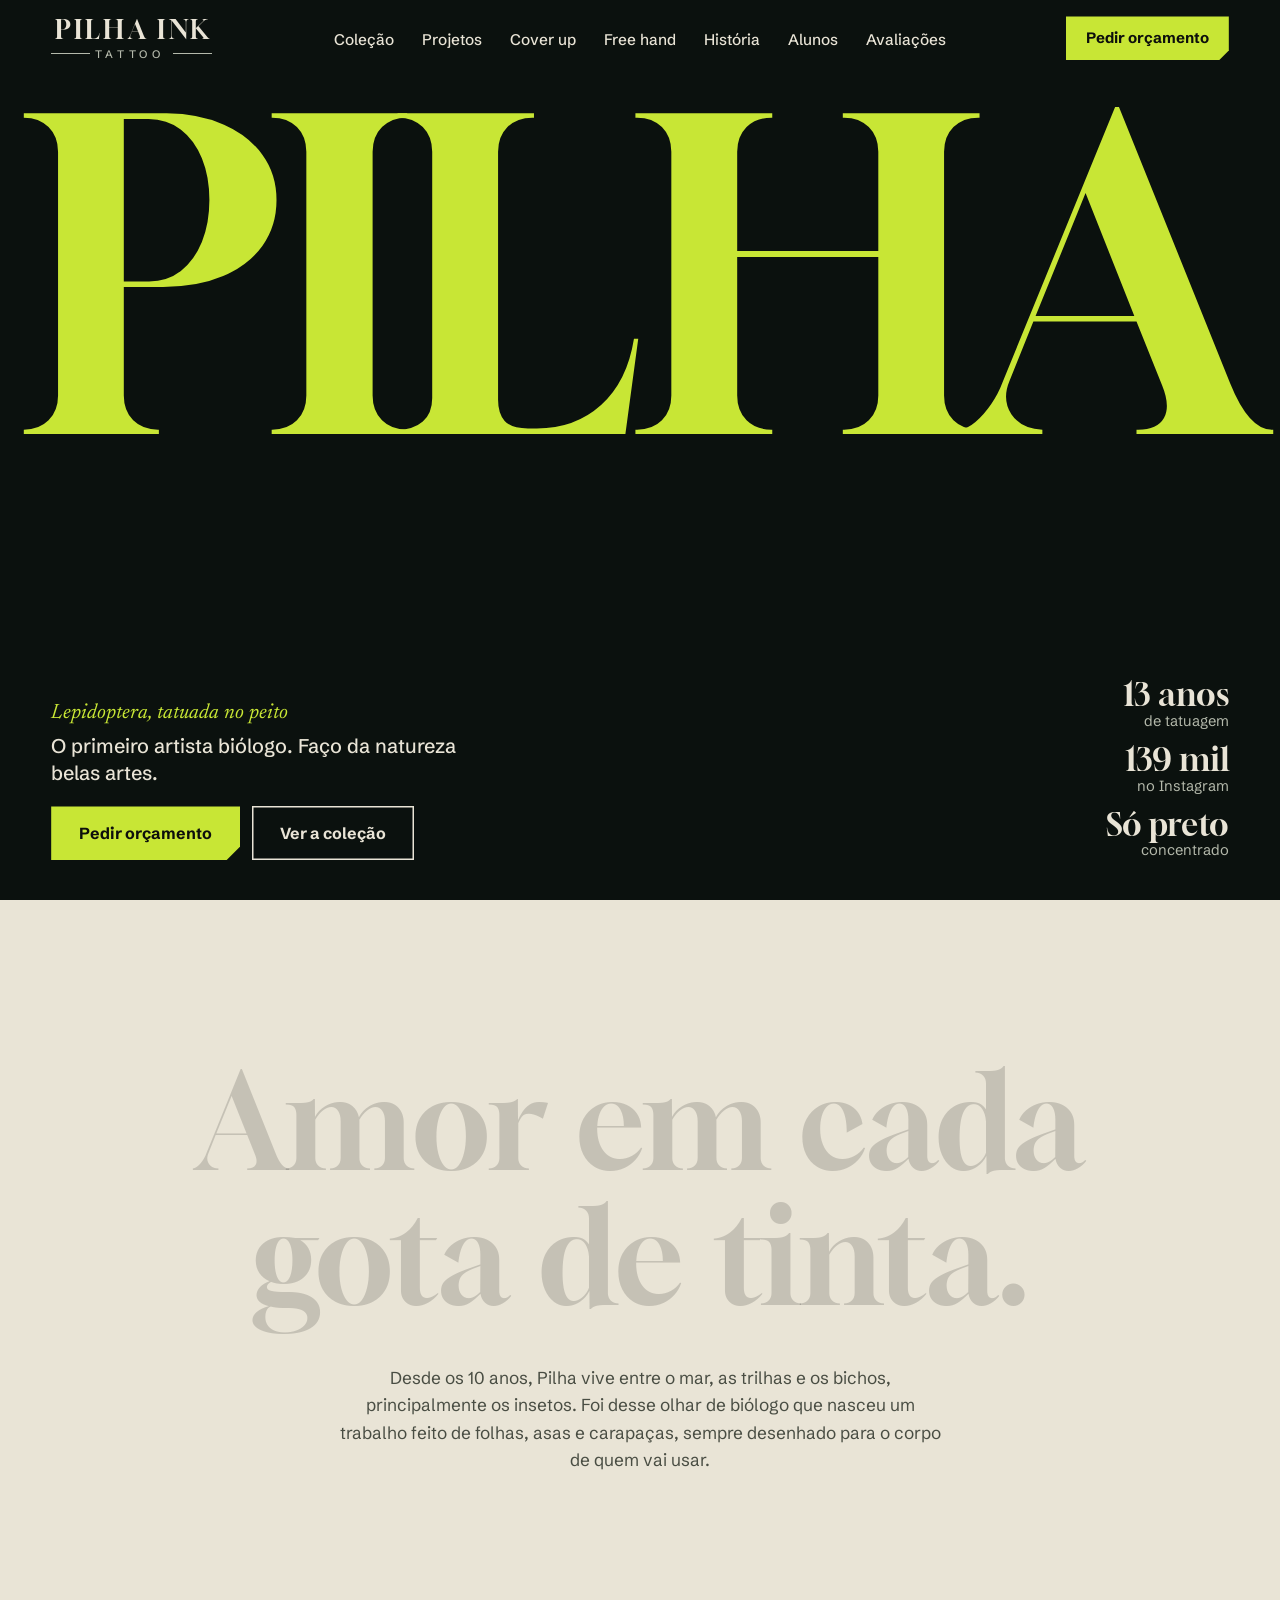
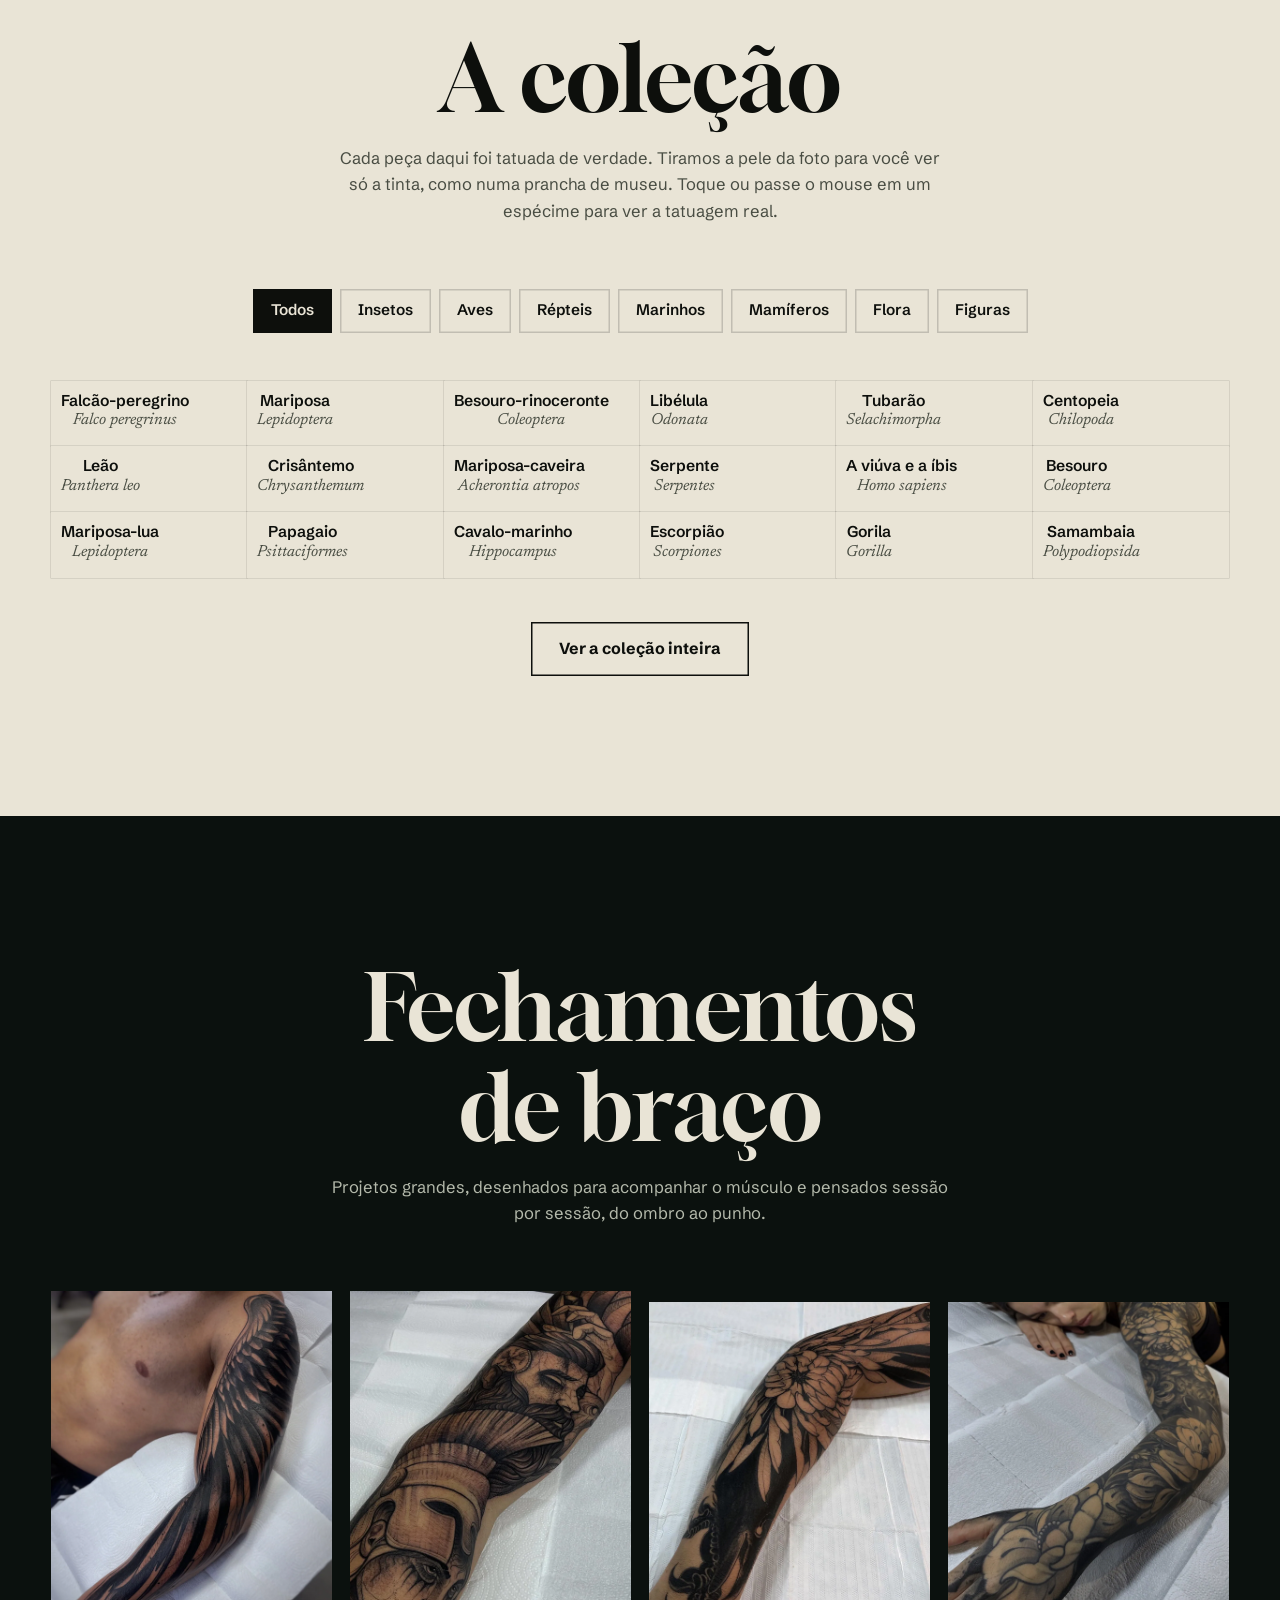
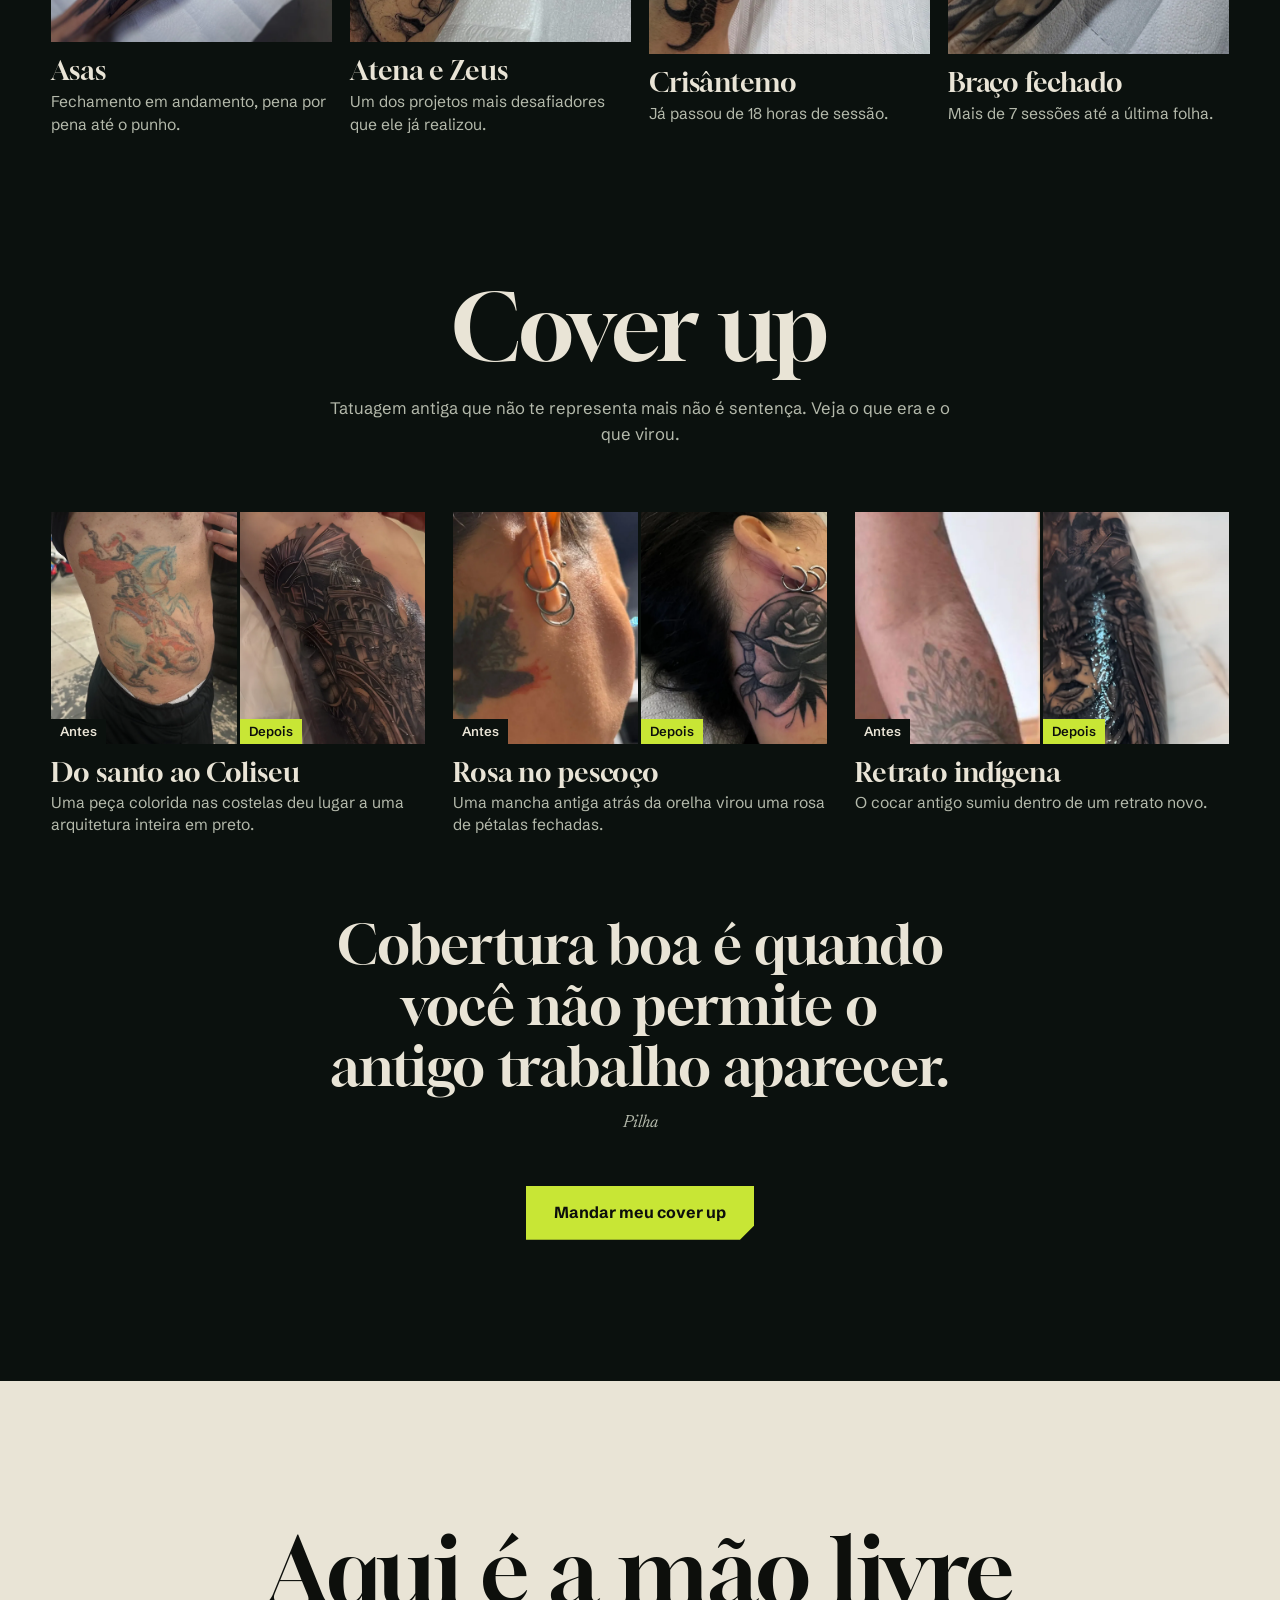
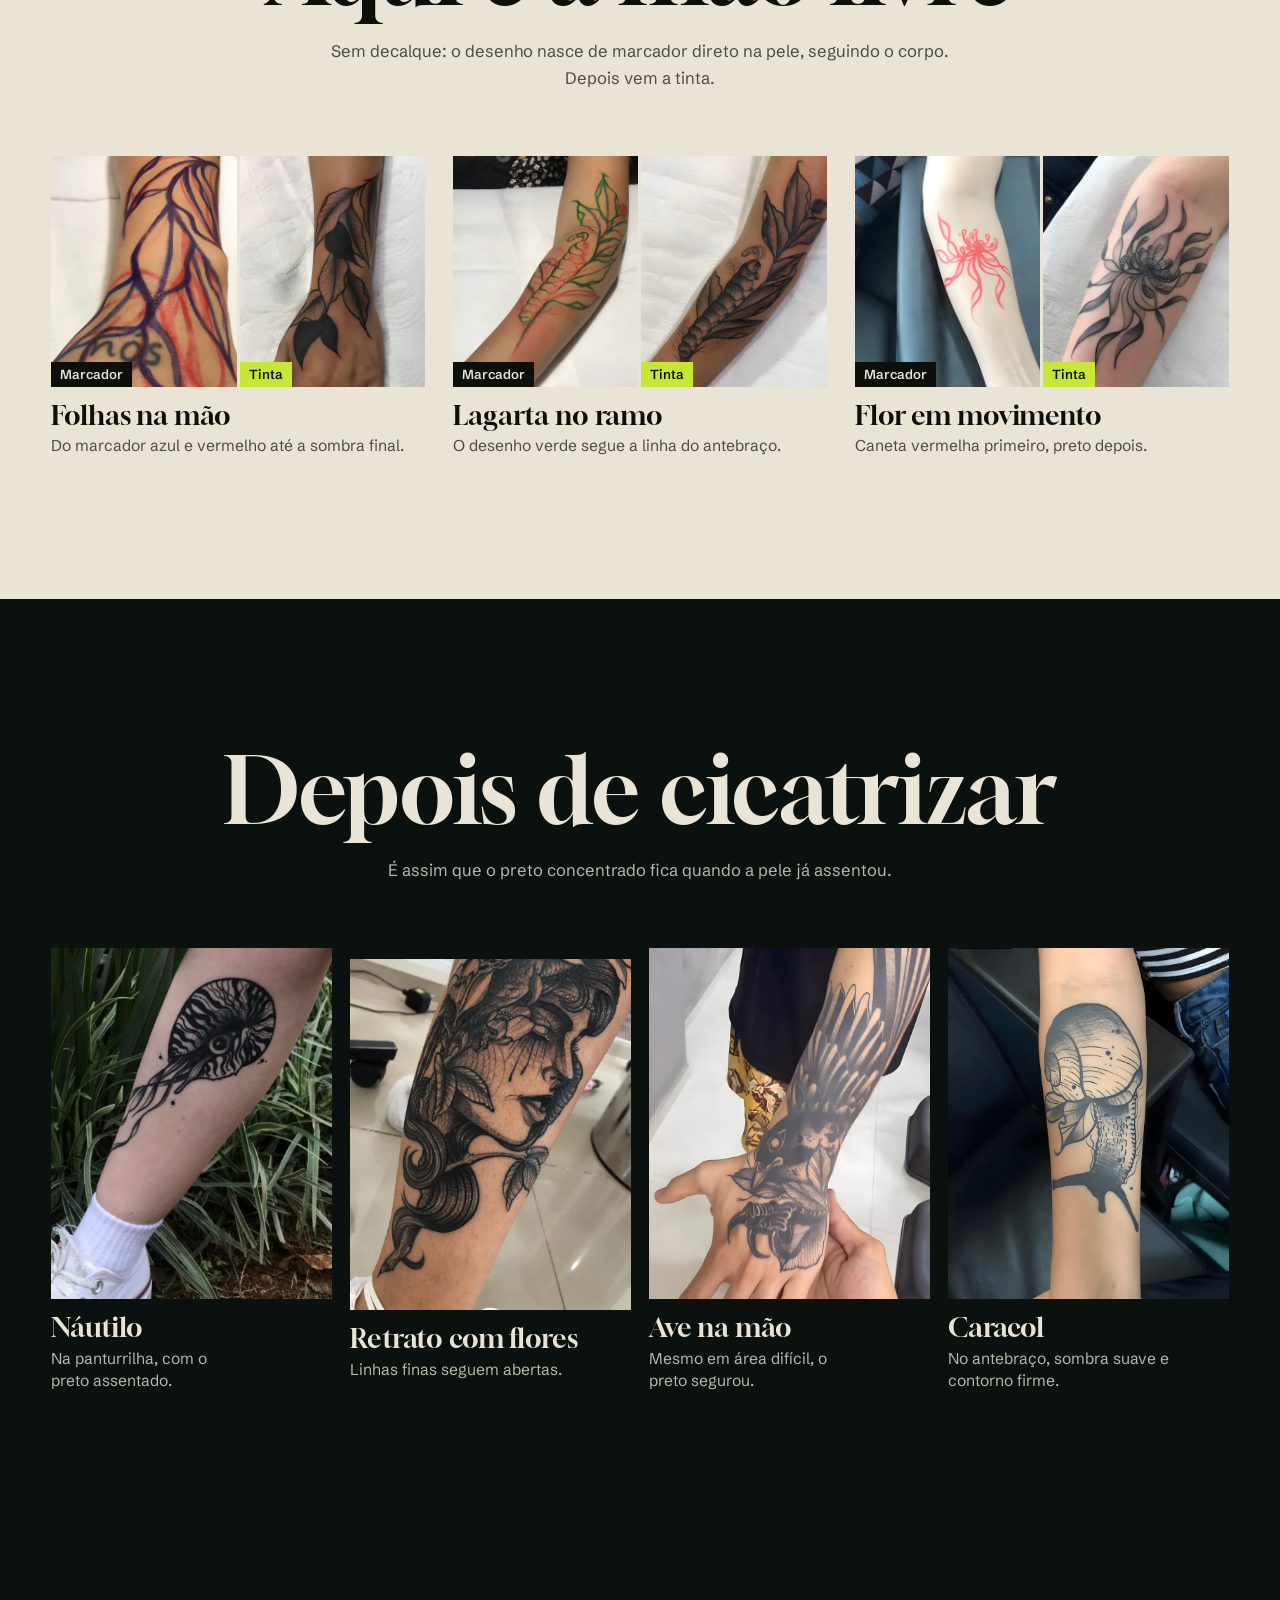
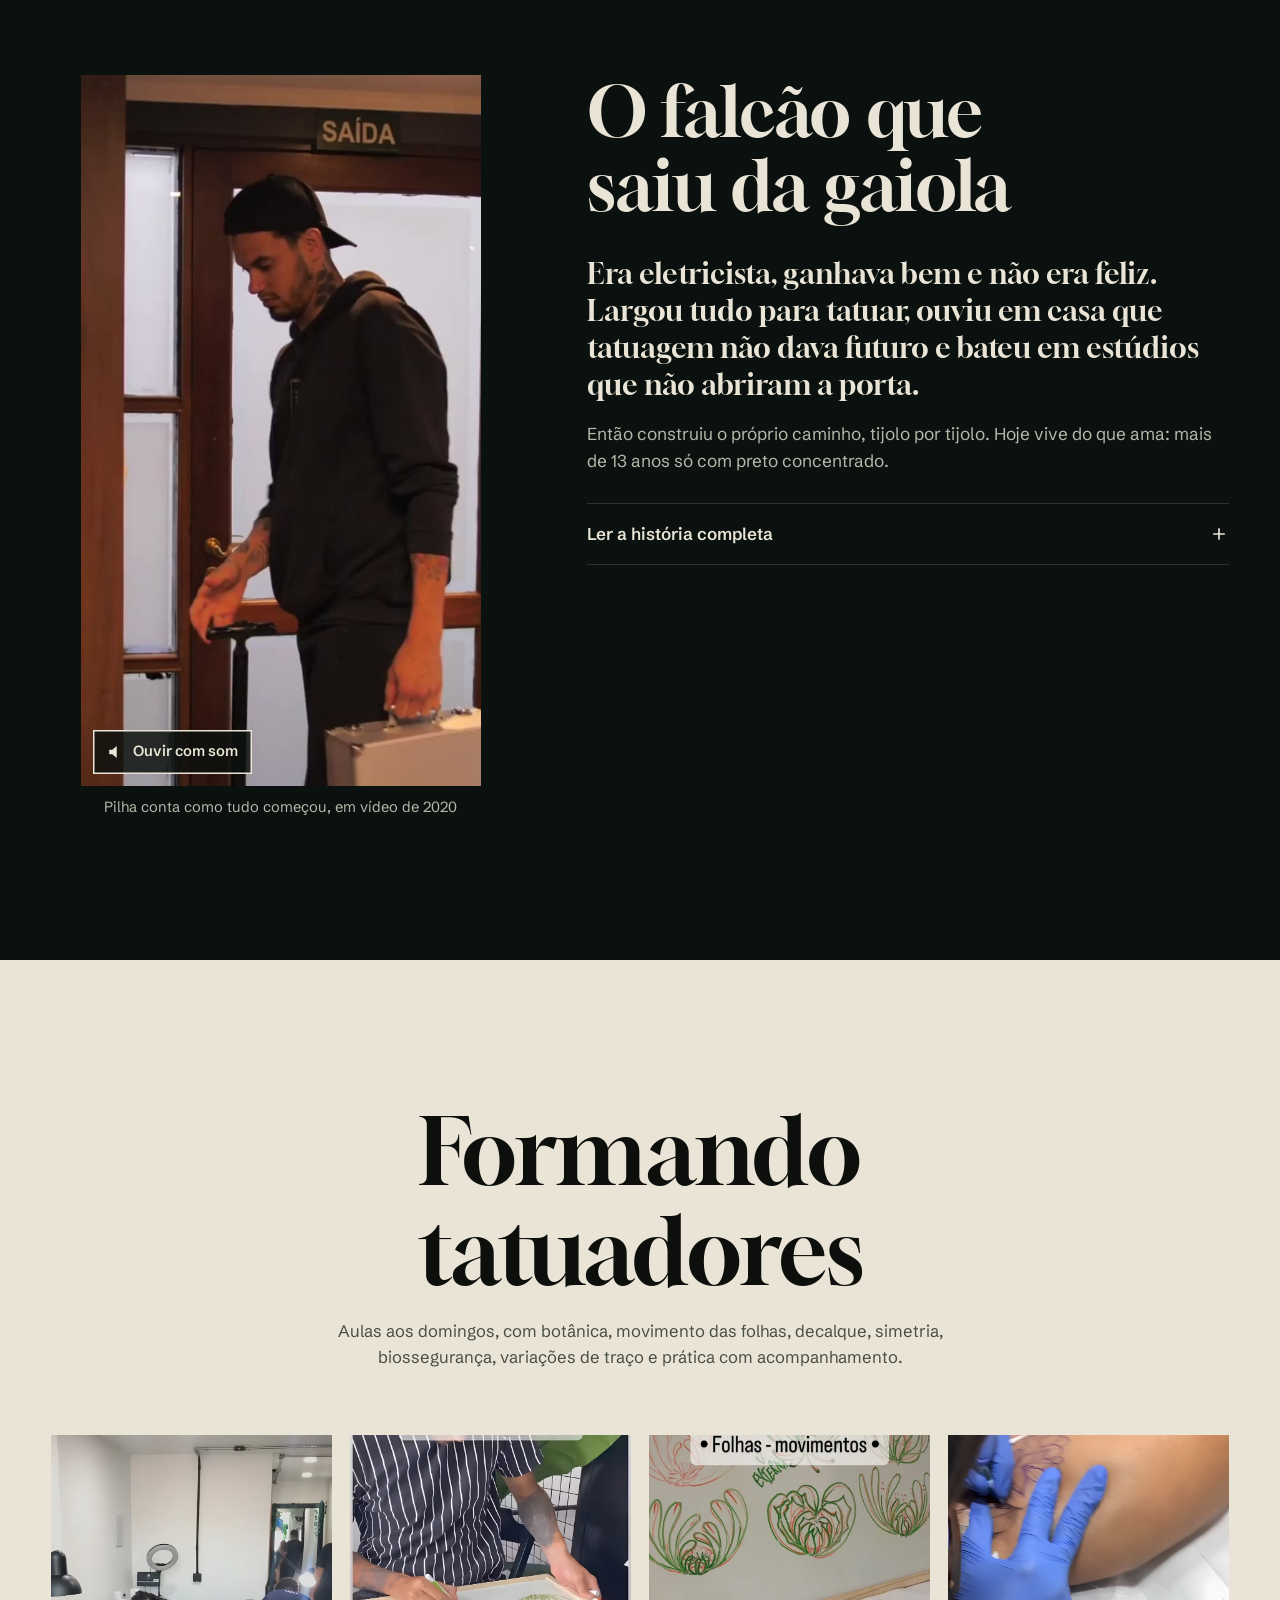
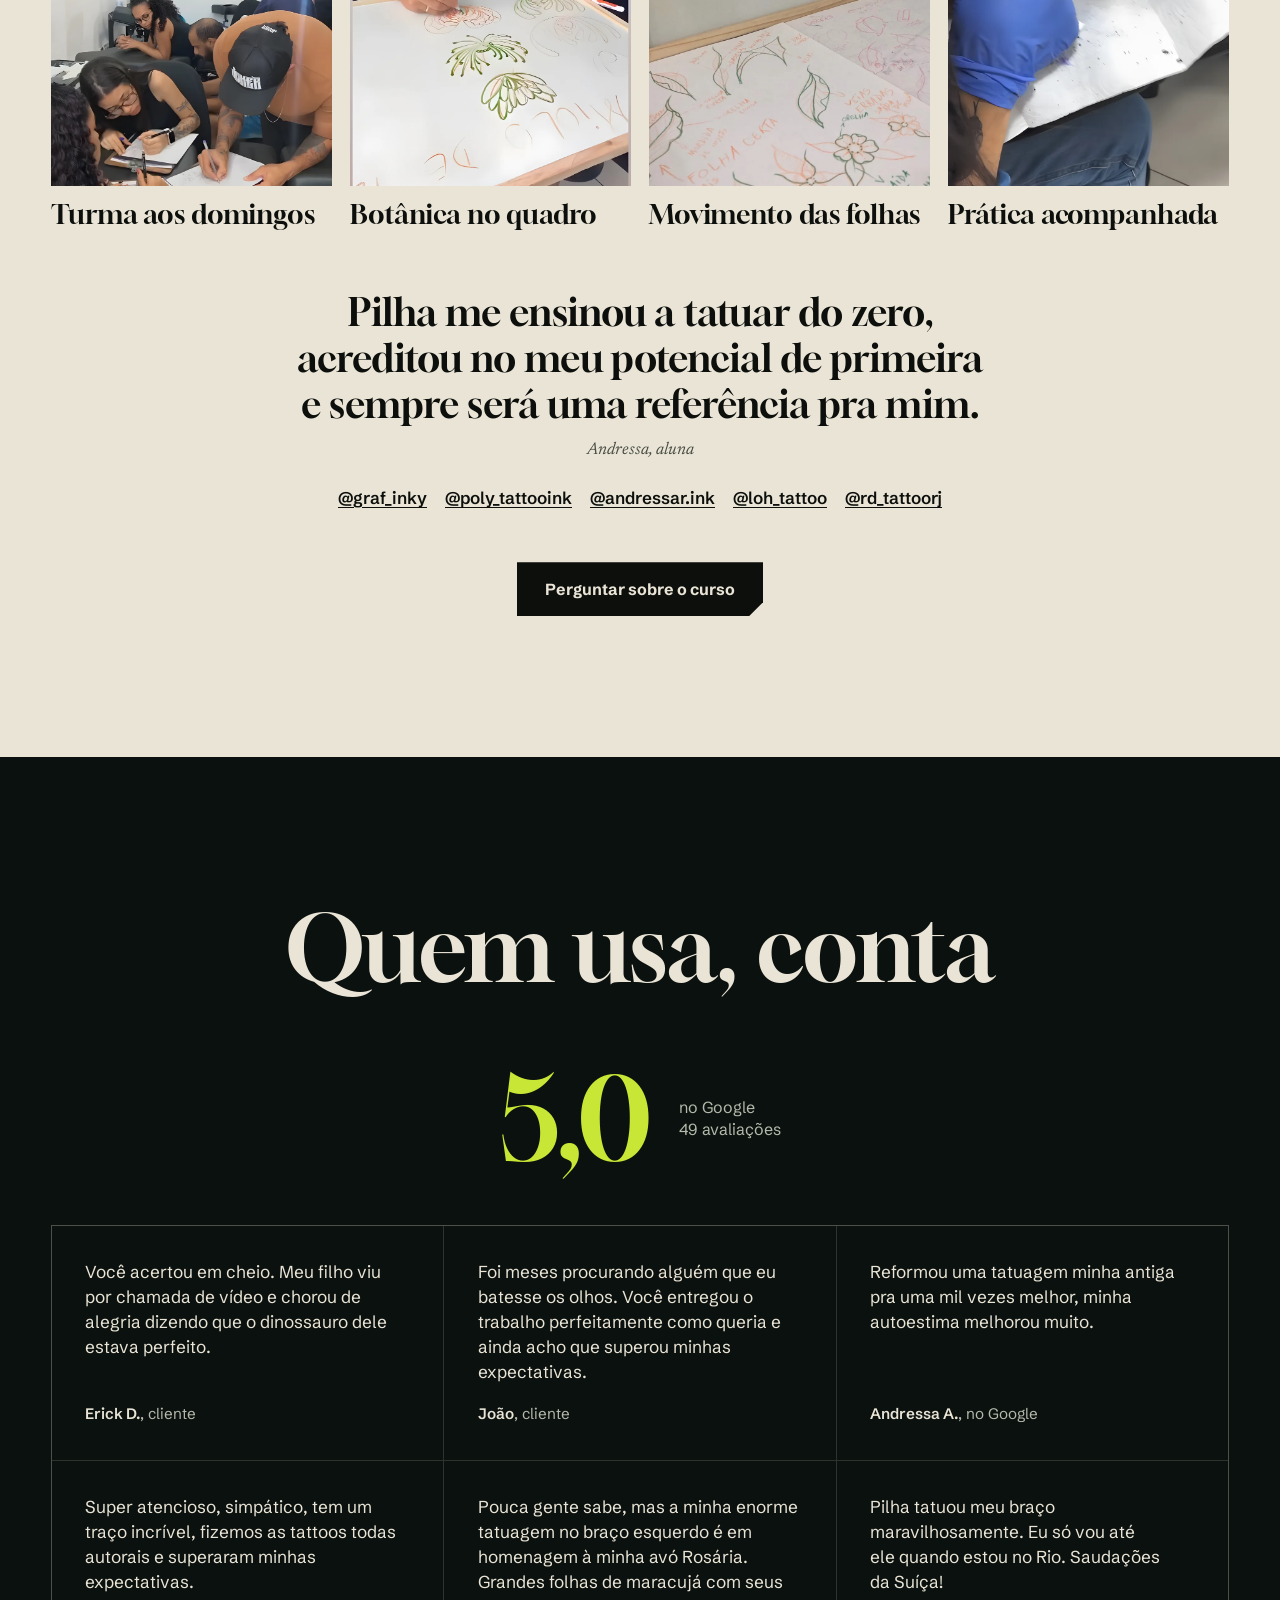
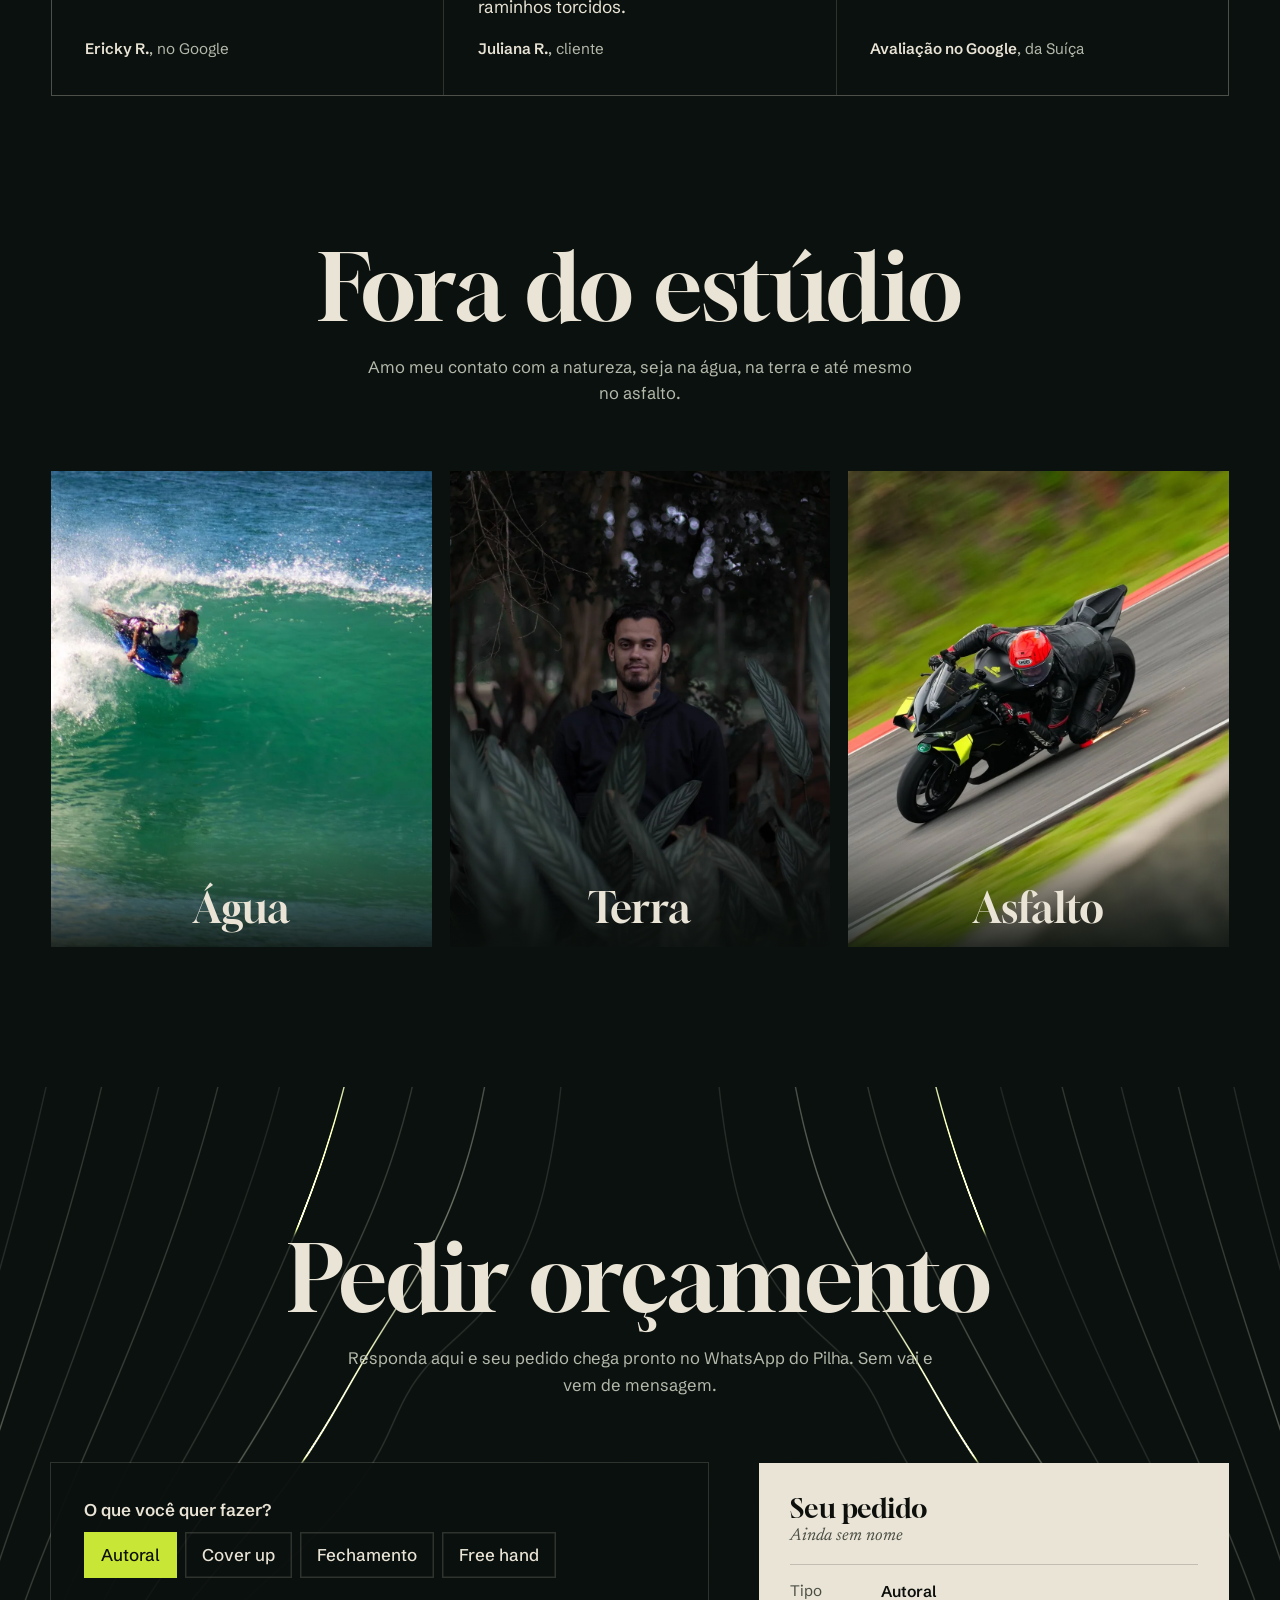
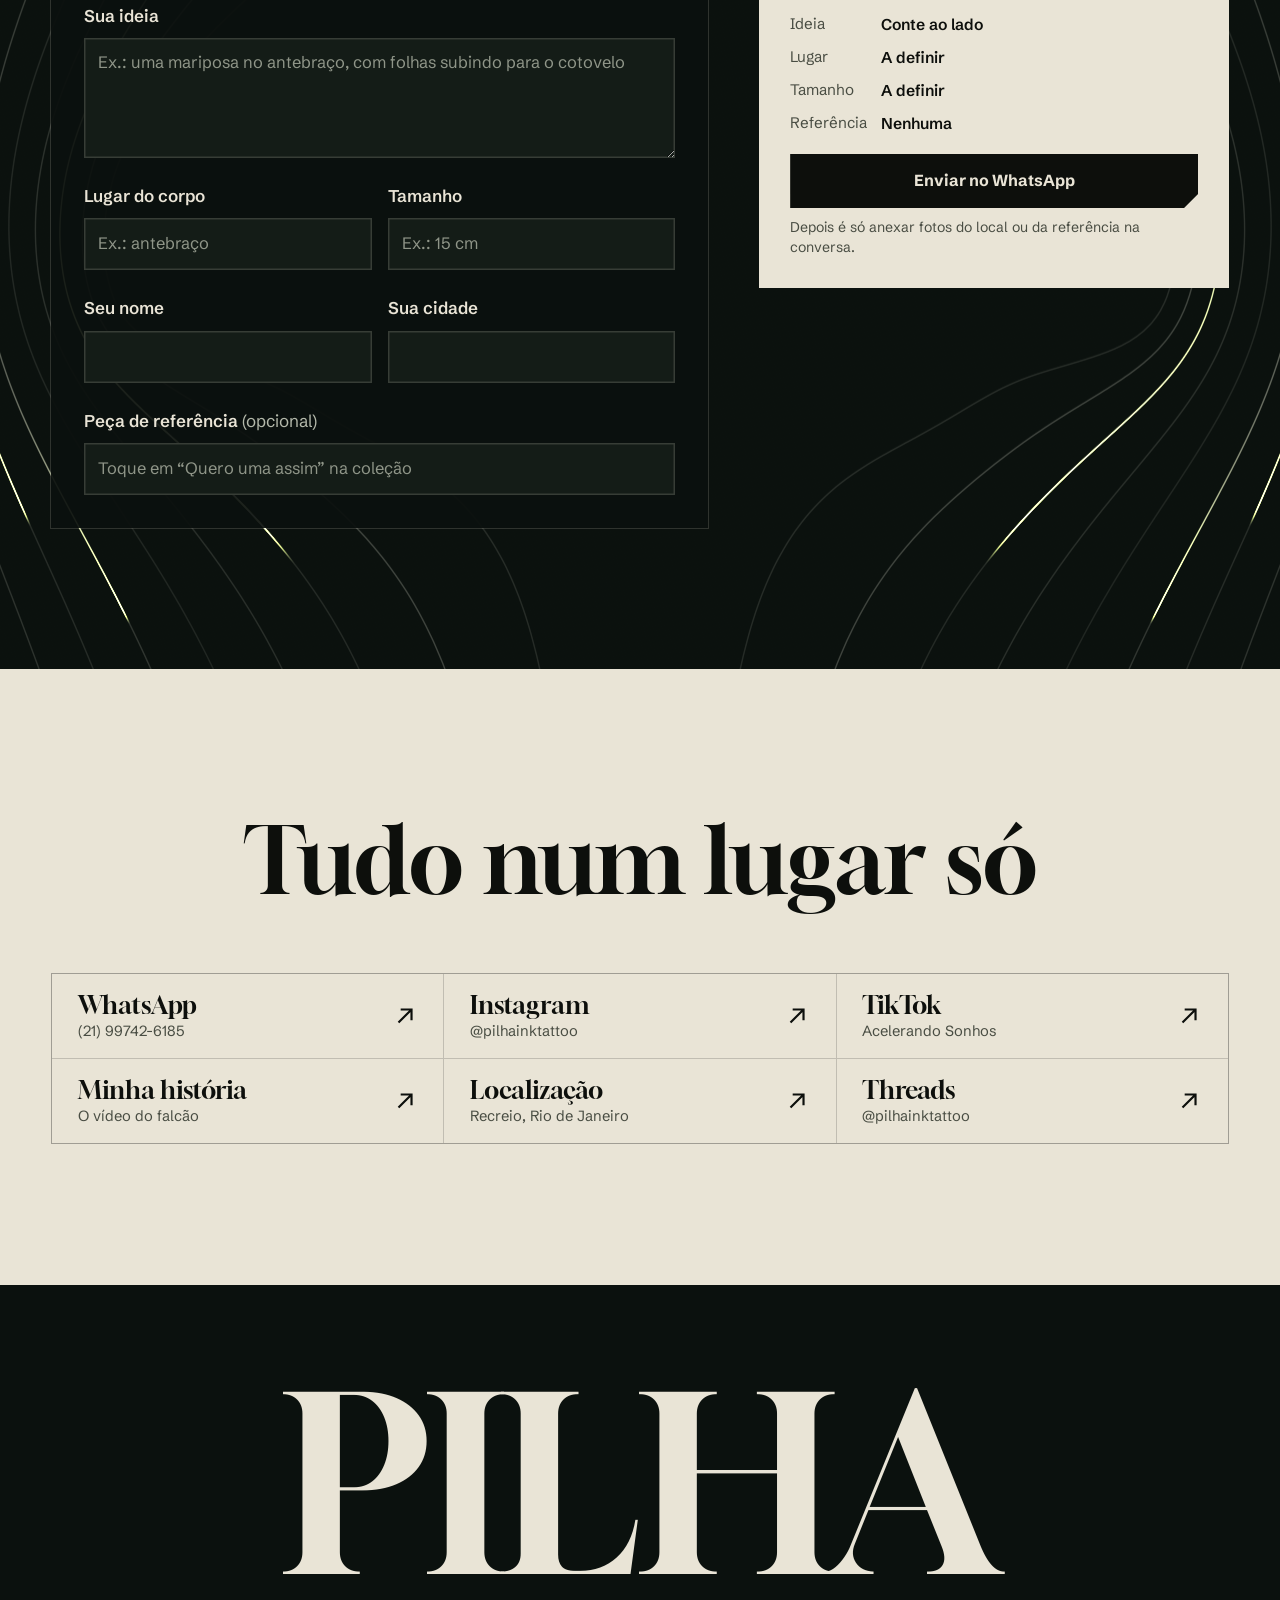
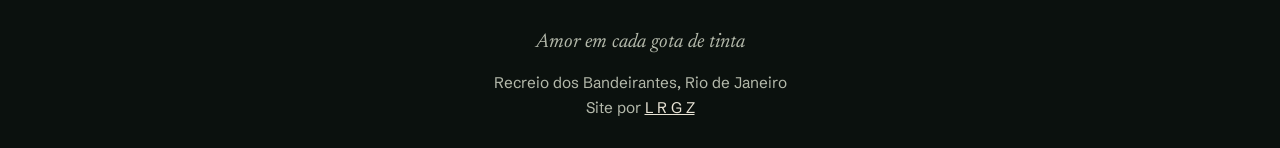
==== commit 9290439b: "v3: mariposa parada que se forma uma vez, logo só em fonte - Sai a batida de asas: a arte se forma d" ====
--- a/index.html
+++ b/index.html
@@ -25,7 +25,7 @@
 <a class="pular" href="#colecao">Pular para a coleção</a>
 
 <header id="topo">
-  <a class="marca" href="#inicio" aria-label="Pilha Ink Tattoo, início"><img src="assets/img/marca.webp" width="640" height="536" alt="" draggable="false"><i aria-hidden="true"></i><span aria-hidden="true"><b>PILHA INK</b><small>TATTOO</small></span></a>
+  <a class="marca" href="#inicio" aria-label="Pilha Ink Tattoo, início"><span aria-hidden="true"><b>PILHA INK</b><small>TATTOO</small></span></a>
   <nav id="nav" aria-label="Principal">
     <ul>
       <li><a href="#colecao">Coleção</a></li>
@@ -47,7 +47,8 @@
 <section class="hero" aria-label="Apresentação">
   <div class="palco">
     <canvas id="vento" aria-hidden="true"></canvas>
-    <video id="vento-v" muted loop playsinline preload="none" poster="assets/img/vento-pe.jpg" aria-hidden="true" hidden></video>
+    <video id="vento-v" muted loop playsinline preload="auto" poster="assets/img/vento-pe.jpg" aria-hidden="true" hidden></video>
+    <video id="vento-f" muted playsinline preload="auto" poster="assets/img/vento-forma.jpg" aria-hidden="true" hidden></video>
   </div>
   <img class="mar-reserva" id="mar-reserva" alt="Mariposa tatuada por Pilha no peito de um cliente, com a tinta recortada da pele" width="1400" height="779" draggable="false" hidden>
   <h1><span>PILHA</span><b class="so-leitor"> Ink Tattoo</b></h1>
@@ -692,7 +693,7 @@
 </main>
 
 <footer class="rodape">
-  <img class="rod-marca" src="assets/img/marca.webp" width="640" height="536" alt="" loading="lazy" draggable="false"><span class="gde">PILHA</span>
+  <span class="gde">PILHA</span>
   <em class="lat">Amor em cada gota de tinta</em>
   <p>Recreio dos Bandeirantes, Rio de Janeiro</p>
   <p>Site por <a href="https://lrgz.com.br" target="_blank" rel="noopener">L R G Z</a></p>
--- a/assets/css/site.css
+++ b/assets/css/site.css
@@ -40,15 +40,12 @@
 /* topo */
 #topo{position:fixed;inset:0 0 auto;z-index:50;display:grid;grid-template-columns:1fr auto 1fr;align-items:center;gap:20px;padding:14px var(--mg);transition:background-color .35s var(--ease),box-shadow .35s var(--ease)}
 #topo.rolou{background:rgba(11,17,14,.94);box-shadow:0 1px 0 var(--linha-n)}
-.marca{position:relative;z-index:2;display:inline-flex;align-items:center;gap:11px;justify-self:start;text-decoration:none;padding:2px 0}
-.marca img{height:52px;width:auto}
-.marca i{width:1px;height:34px;background:rgba(233,228,214,.45)}
-.marca span{display:block;text-align:center}
-.marca b{display:block;font:400 1.06rem/1.15 var(--serif);letter-spacing:.17em;padding-left:.17em;white-space:nowrap}
-.marca small{display:flex;align-items:center;justify-content:center;gap:7px;font:500 .62rem/1.3 var(--sans);letter-spacing:.3em;padding-left:.3em;color:var(--txt-n);white-space:nowrap}
-.marca small::before,.marca small::after{content:'';width:12px;height:1px;background:currentColor}
-.marca small::before{margin-right:-.3em}
-.marca small::before,.marca small::after{flex:none}
+.marca{position:relative;z-index:2;display:inline-block;justify-self:start;text-decoration:none;padding:2px 0;text-align:center}
+.marca span{display:block}
+.marca b{display:block;font:400 1.6rem/1.08 var(--serif);letter-spacing:.13em;padding-left:.13em;white-space:nowrap}
+.marca small{display:flex;align-items:center;justify-content:center;gap:9px;margin-top:3px;font:500 .68rem/1.3 var(--sans);letter-spacing:.42em;color:var(--txt-n);white-space:nowrap}
+.marca small::before,.marca small::after{content:'';flex:1;height:1px;background:currentColor}
+.marca small::before{margin-right:-.42em}
 #nav ul{display:flex;gap:clamp(16px,2.2vw,32px)}
 #nav a{position:relative;font-size:.96rem;font-weight:500;text-decoration:none;padding:8px 0}
 #nav a::after{content:'';position:absolute;left:0;right:0;bottom:2px;height:1.5px;background:var(--verde);transform:scaleX(0);transform-origin:left;transition:transform .35s var(--ease)}
@@ -247,7 +244,6 @@
 .links a small{display:block;margin-top:3px;font:400 .92rem/1.3 var(--sans);color:var(--txt-o);overflow-wrap:anywhere}
 .links svg{width:1.05em;height:1.05em;flex:none}
 .rodape{padding:clamp(48px,6vw,80px) var(--mg) calc(28px + env(safe-area-inset-bottom,0px));text-align:center;font-size:.96rem;color:var(--txt-n)}
-.rod-marca{width:96px;height:auto;margin:0 auto 14px}
 .rodape .gde{display:block;font:400 clamp(4rem,19vw,17rem)/1 var(--serif);color:var(--osso);margin-bottom:.1em}
 .rodape .lat{display:block;font-size:1.25rem;line-height:1.3;margin-bottom:1rem}
 .rodape a{color:var(--osso)}
@@ -303,12 +299,8 @@
   .hist-video{position:static;max-width:min(100%,340px)}
   .hist-tx{text-align:center}
   .hist-mais summary,.hist-corpo{text-align:left}
-  .marca{gap:7px}
-  .marca img{height:36px}
-  .marca i{height:26px}
-  .marca b{font-size:.84rem;letter-spacing:.13em;padding-left:.13em}
-  .marca small{font-size:.5rem;gap:4px}
-  .marca small::before,.marca small::after{width:8px}
+  .marca b{font-size:1.16rem;letter-spacing:.12em;padding-left:.12em}
+  .marca small{font-size:.52rem;gap:6px;margin-top:2px}
   #topo{gap:8px;padding-top:10px;padding-bottom:10px}
   .topo-dir{gap:2px}
   .topo-dir .bt{min-height:40px;padding:8px 12px;font-size:.84rem;--c:8px;white-space:nowrap}
@@ -330,16 +322,13 @@
   .lb-pe .bt{padding:10px 12px;font-size:.9rem}
   .nota span{font-size:.95rem}
 }
-@media (max-width:374px){
+@media (max-width:344px){
   .bt-longo{display:none}
   .bt-curto{display:inline}
   .hero-bts .bt{font-size:.88rem;white-space:nowrap}
 }
 @media (max-width:359px){
-  .marca small,.marca i{display:none}
-  .marca{gap:6px}
-  .marca img{height:32px}
-  .marca b{font-size:.78rem}
+  .marca b{font-size:1.02rem}
 }
 /* o hero vertical vale só em pé; o celular deitado usa a composição larga */
 @media (max-width:767px) and (orientation:portrait){
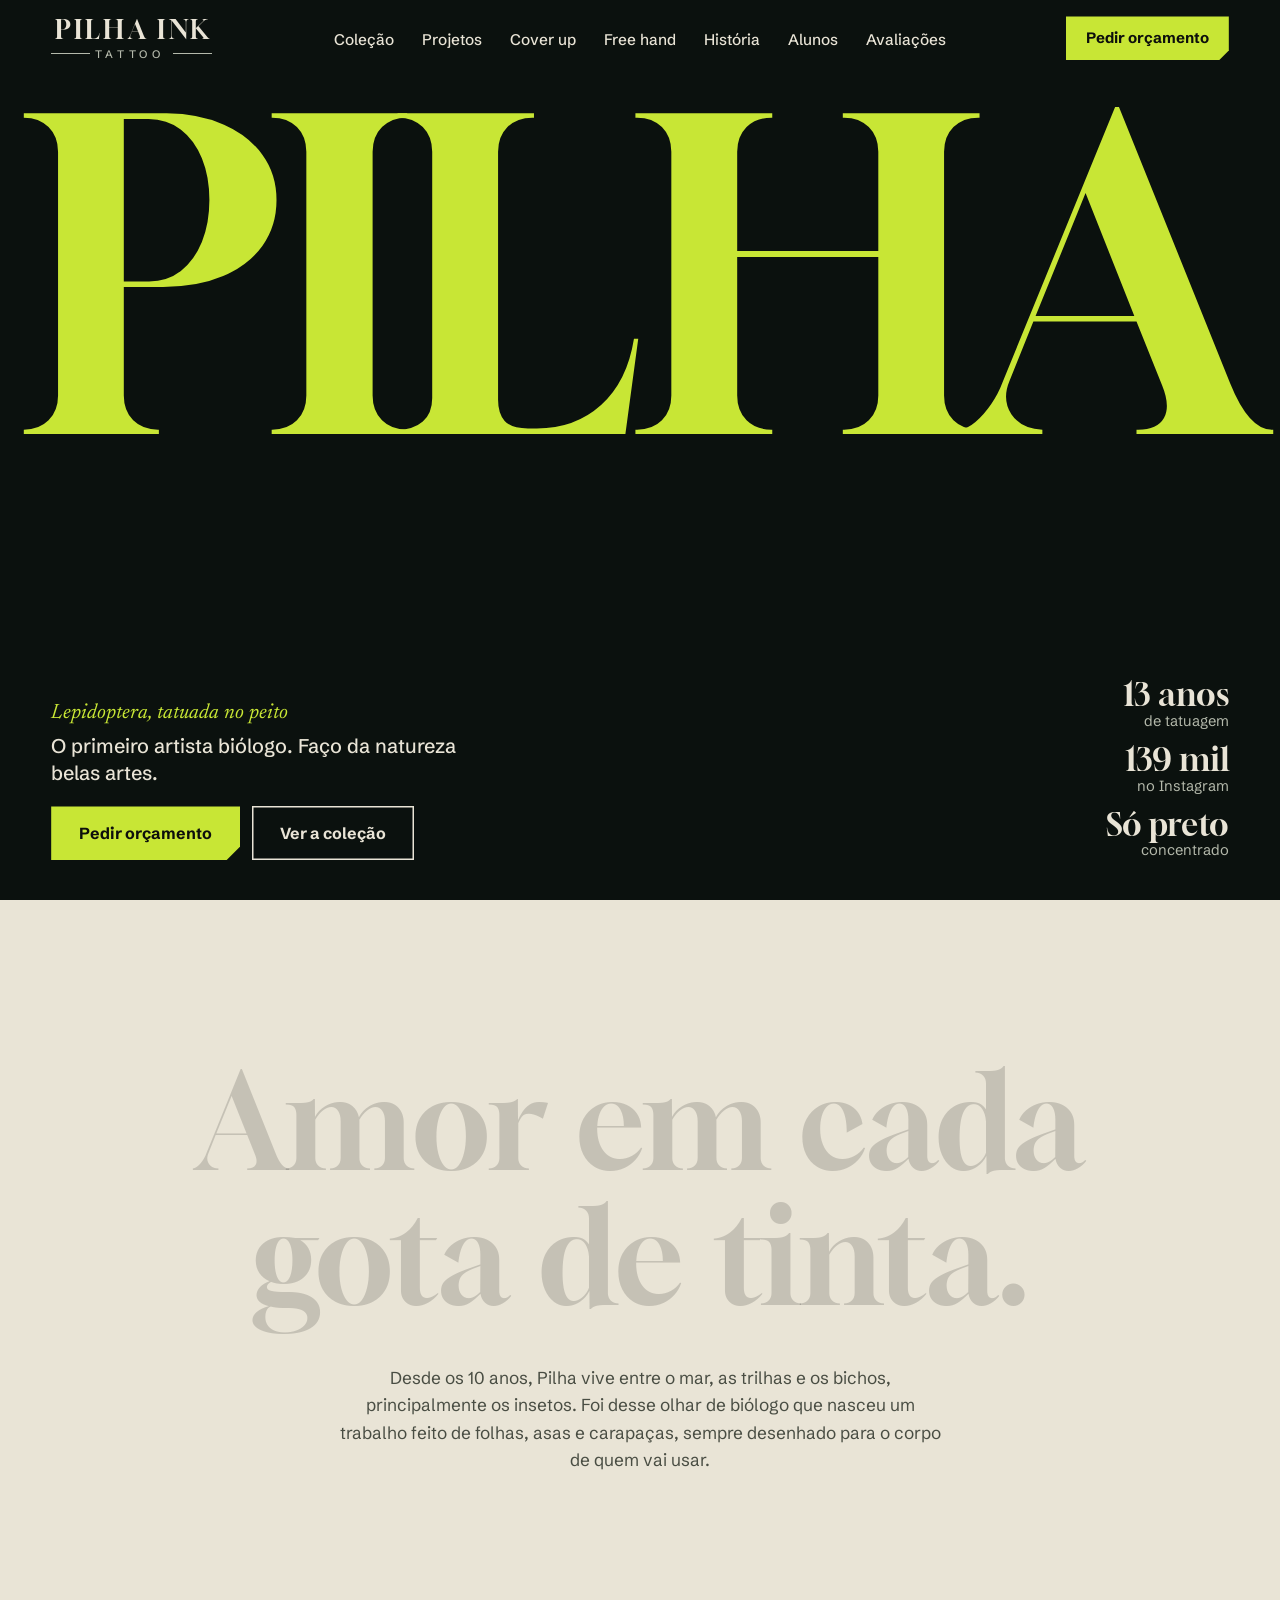
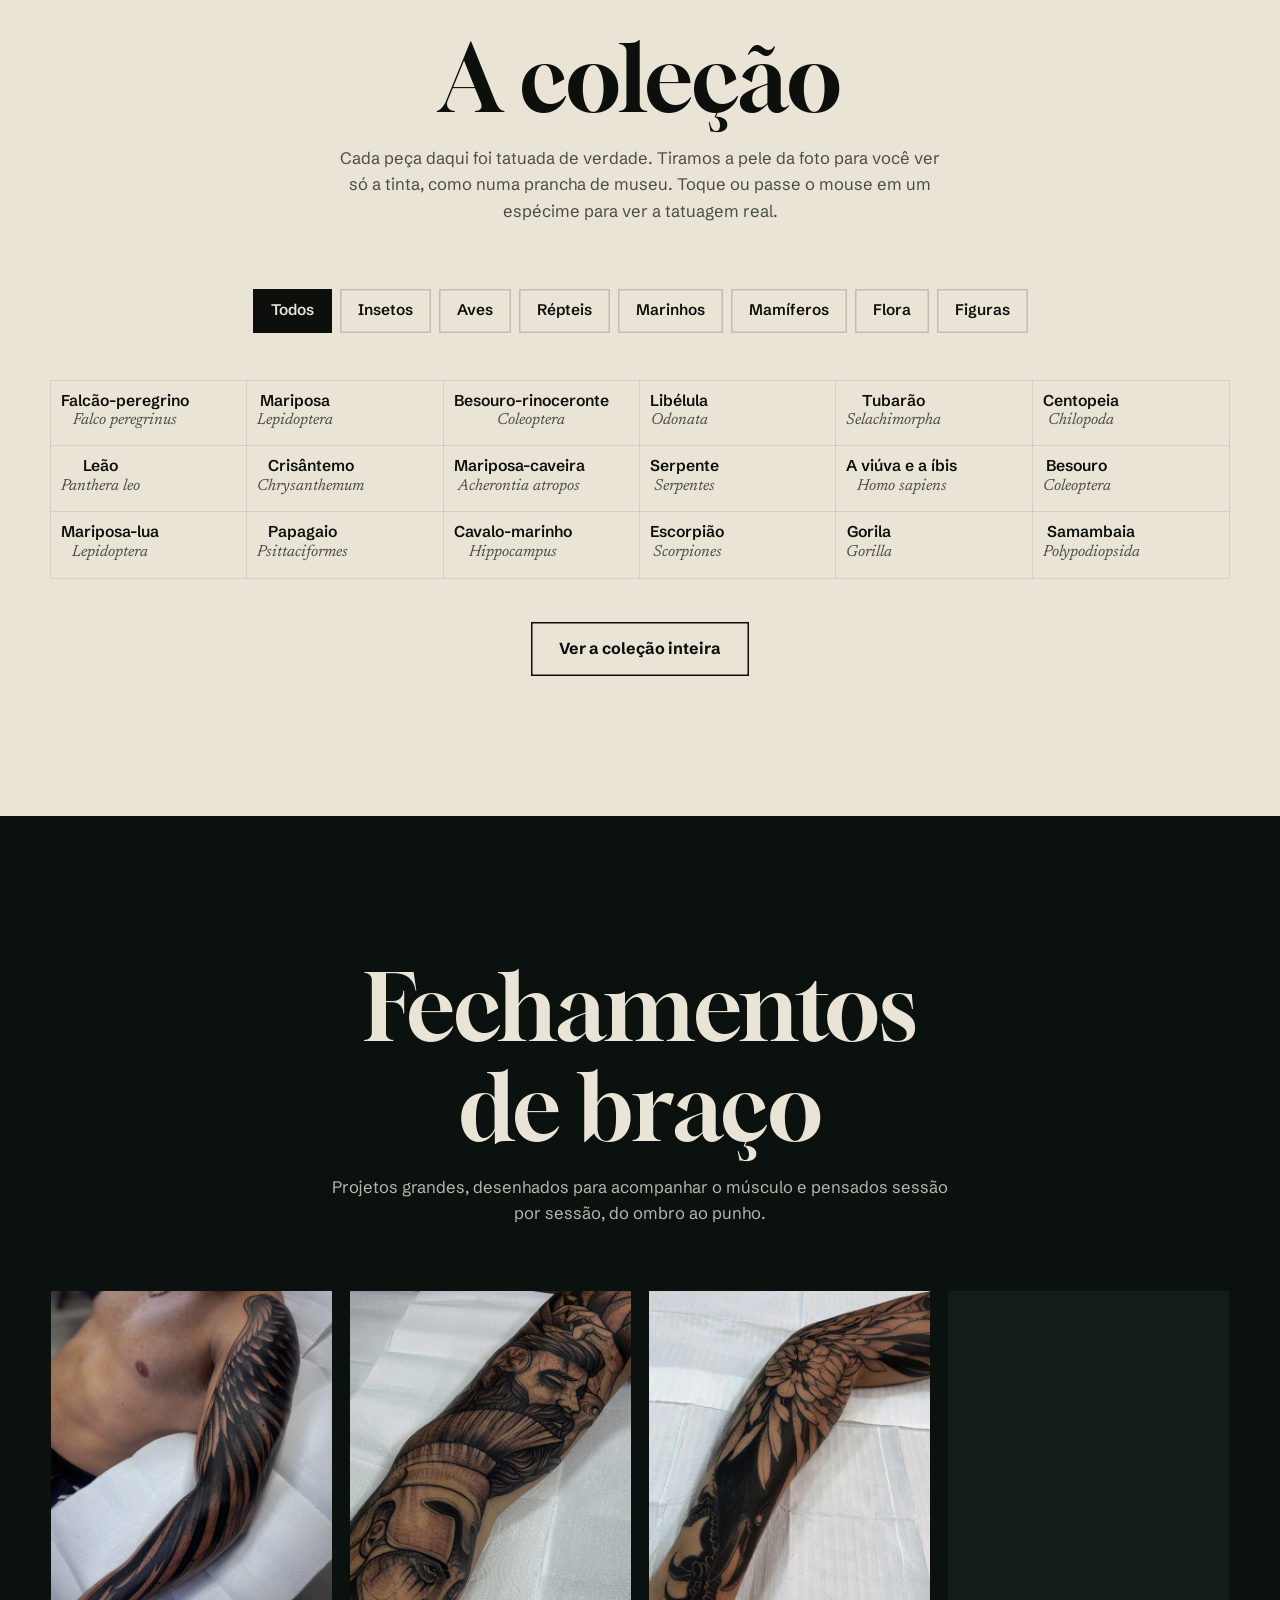
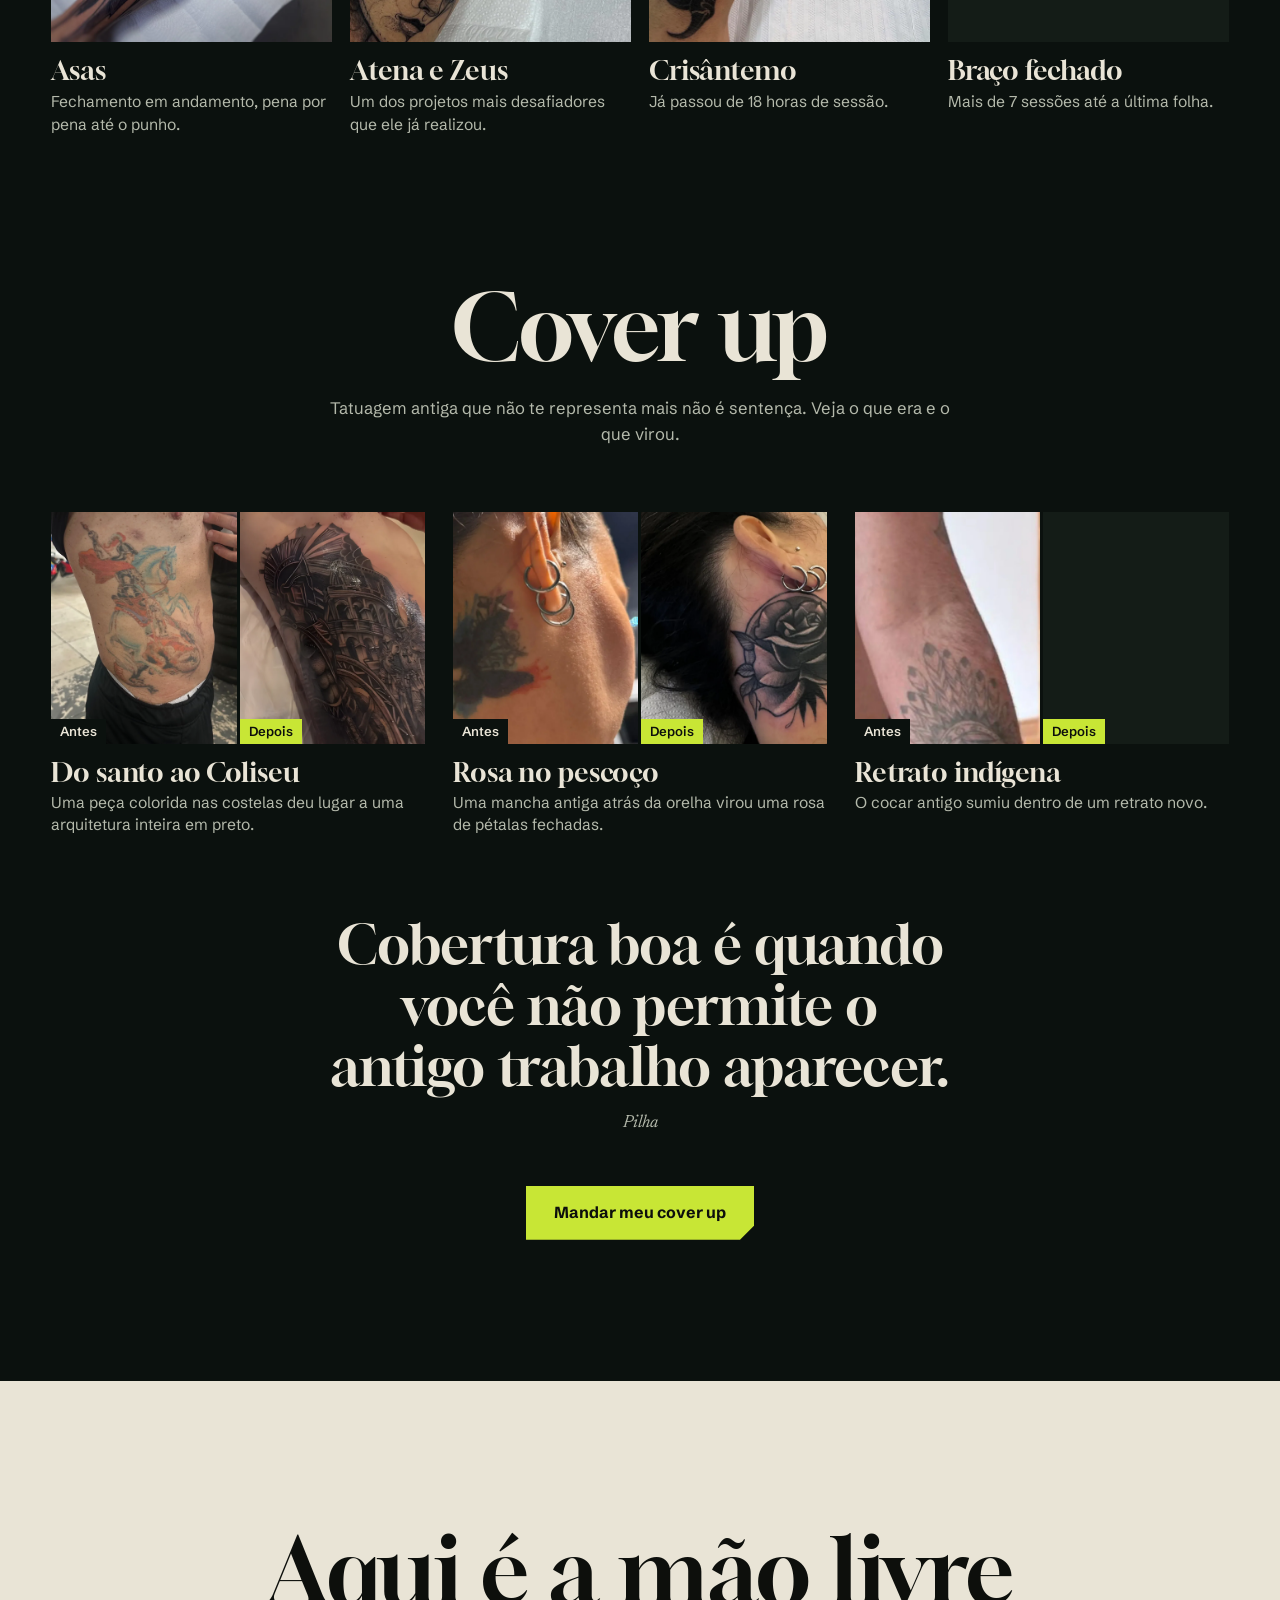
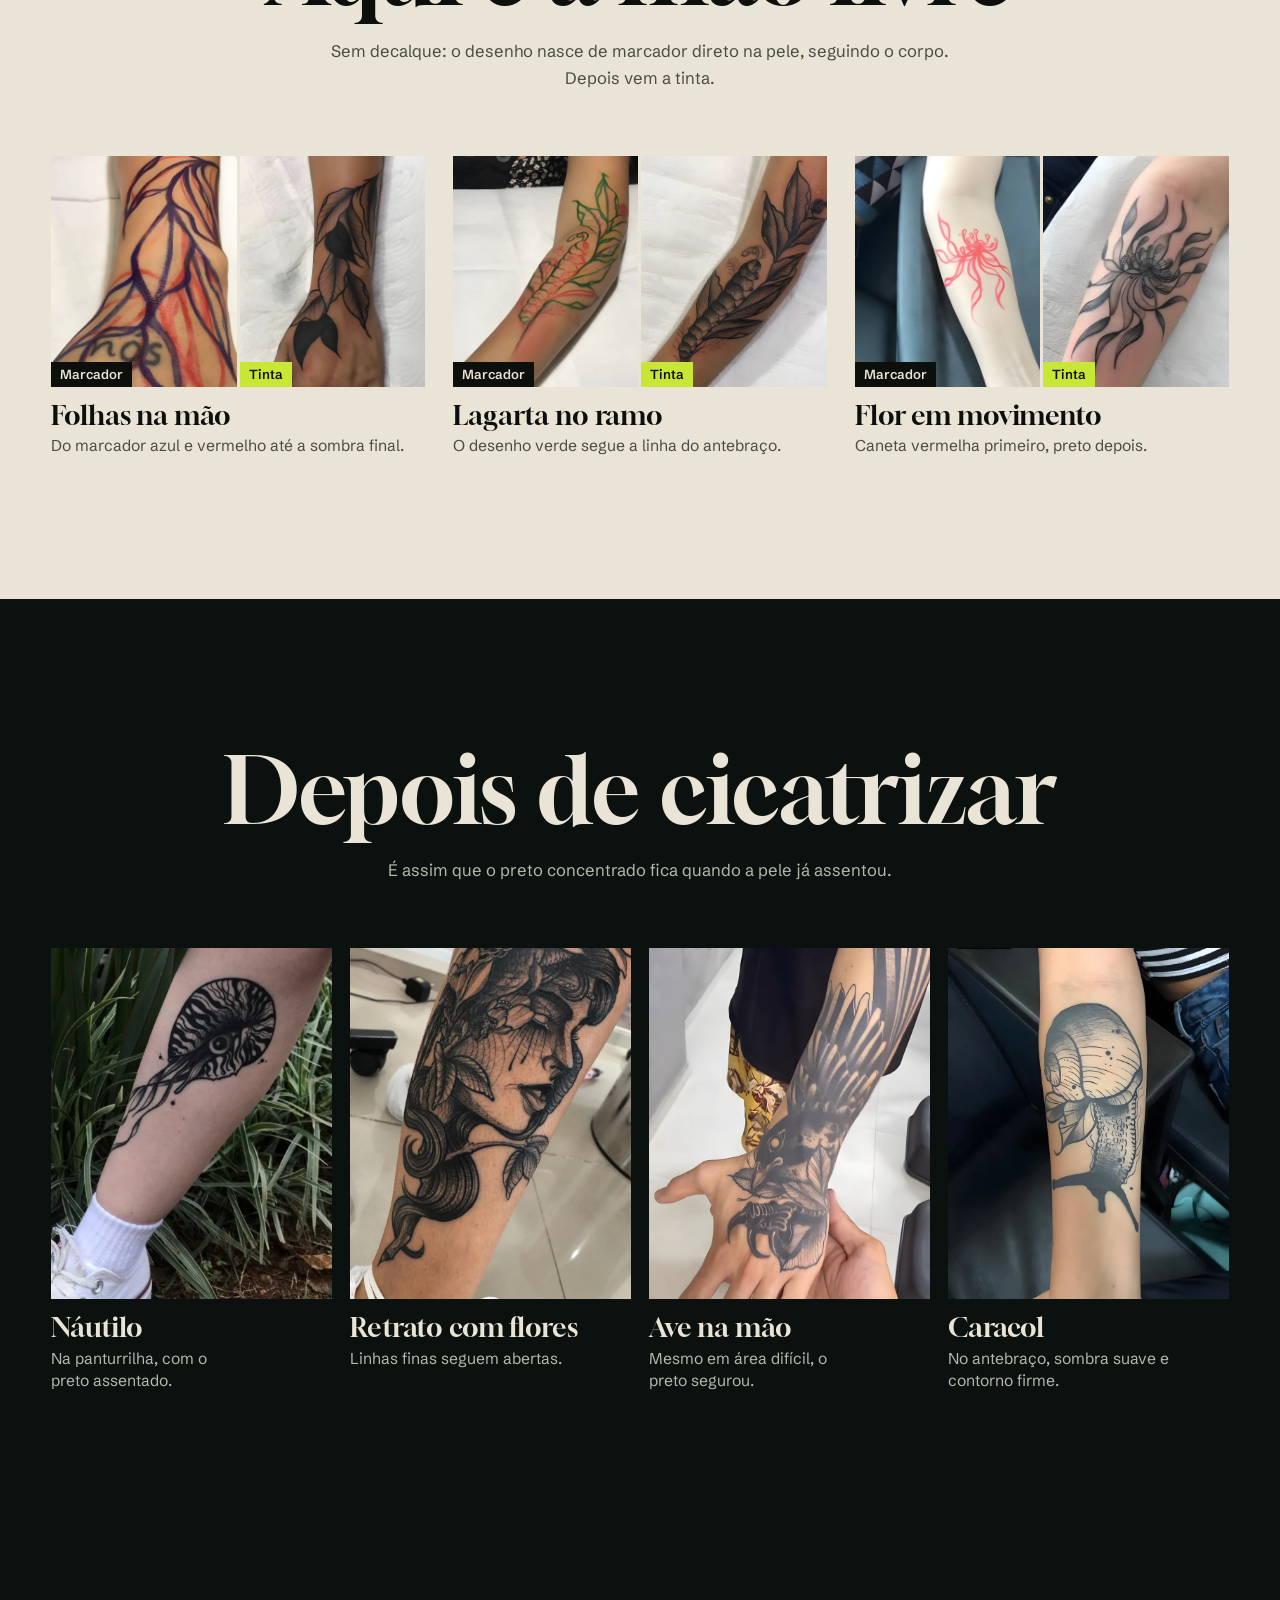
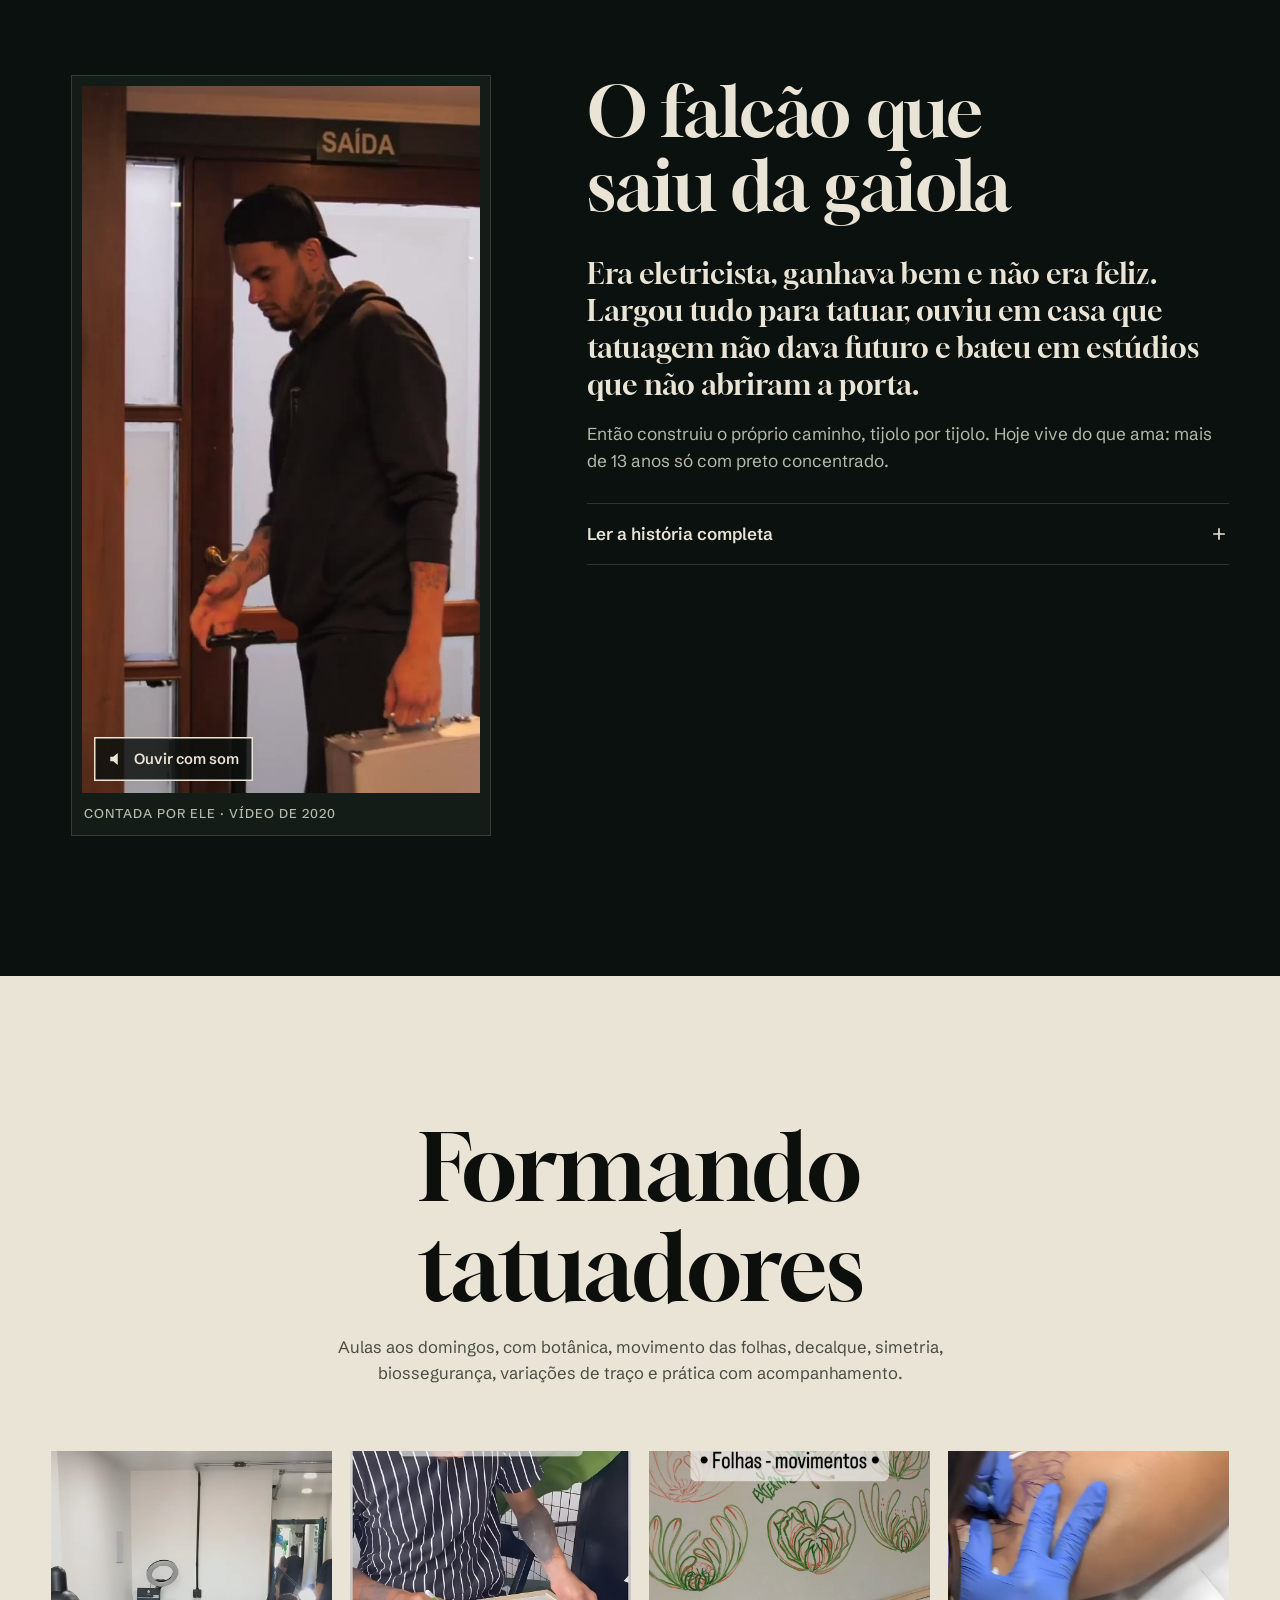
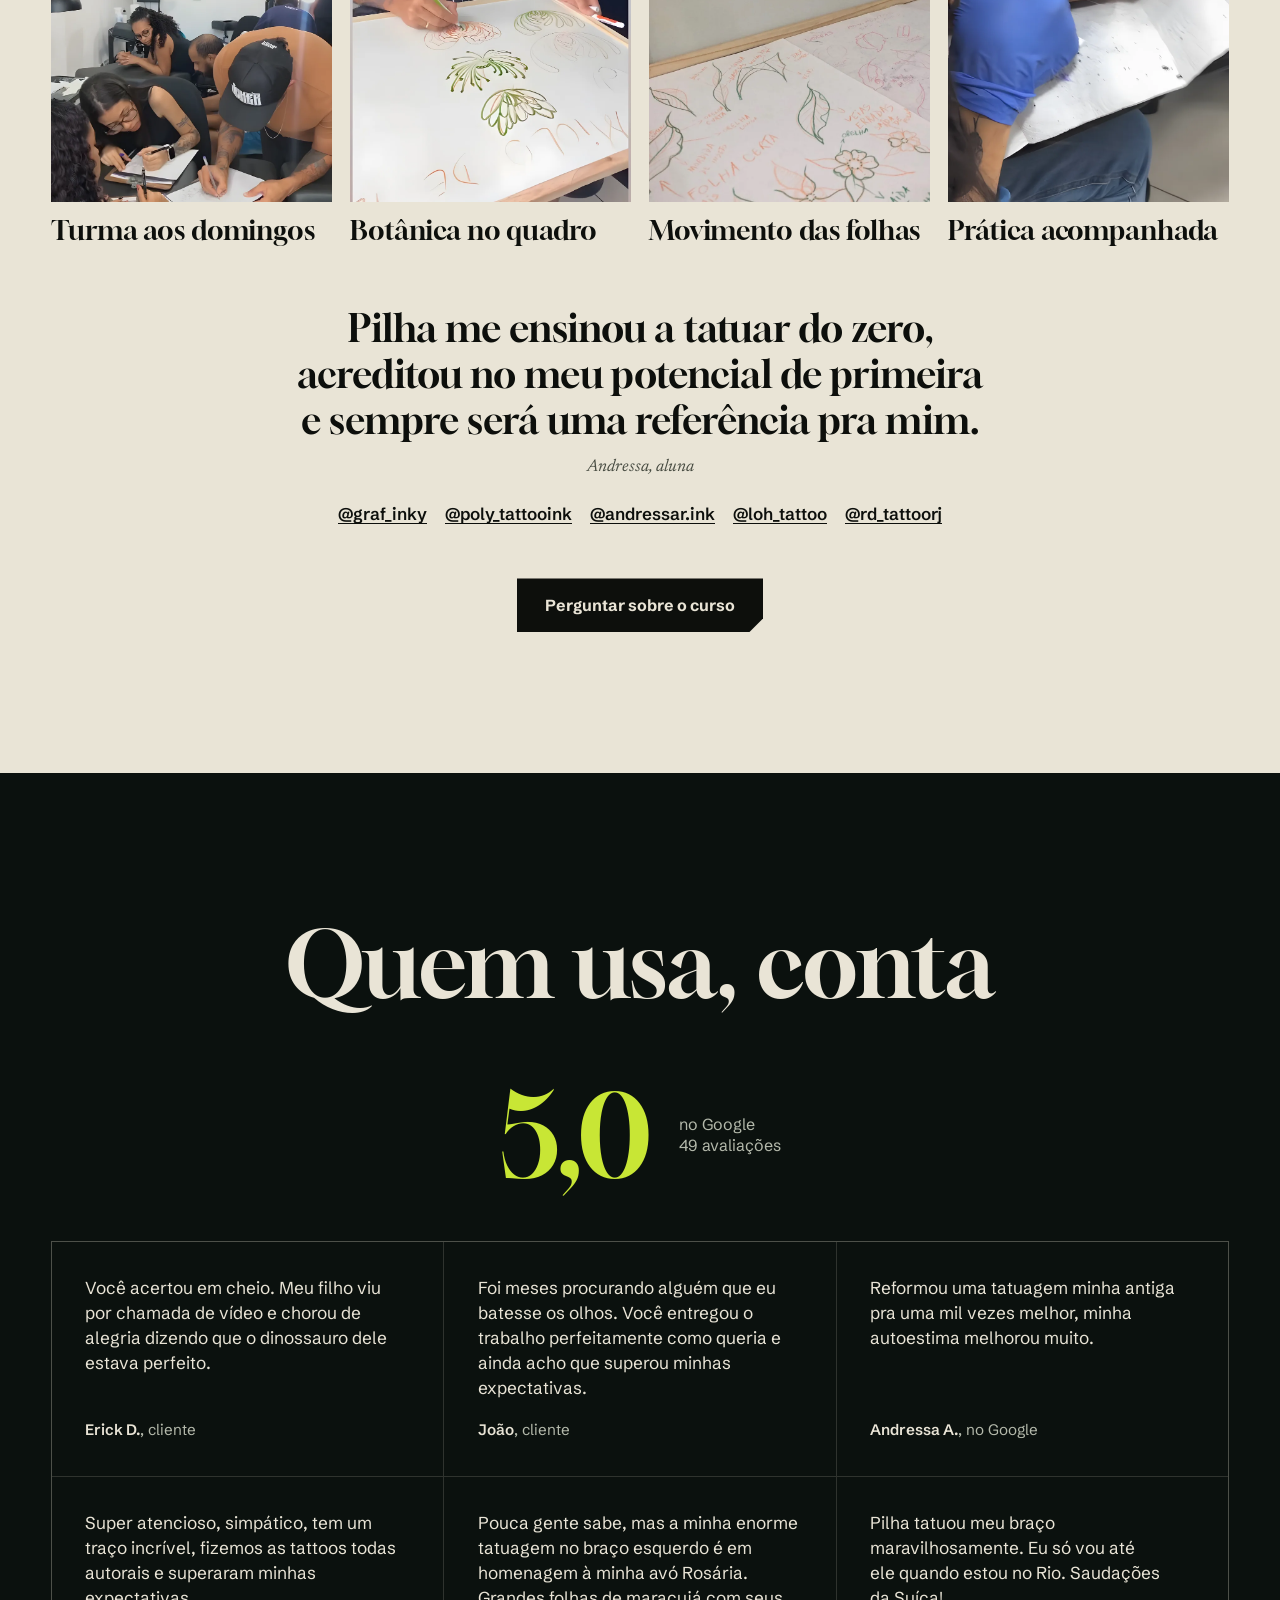
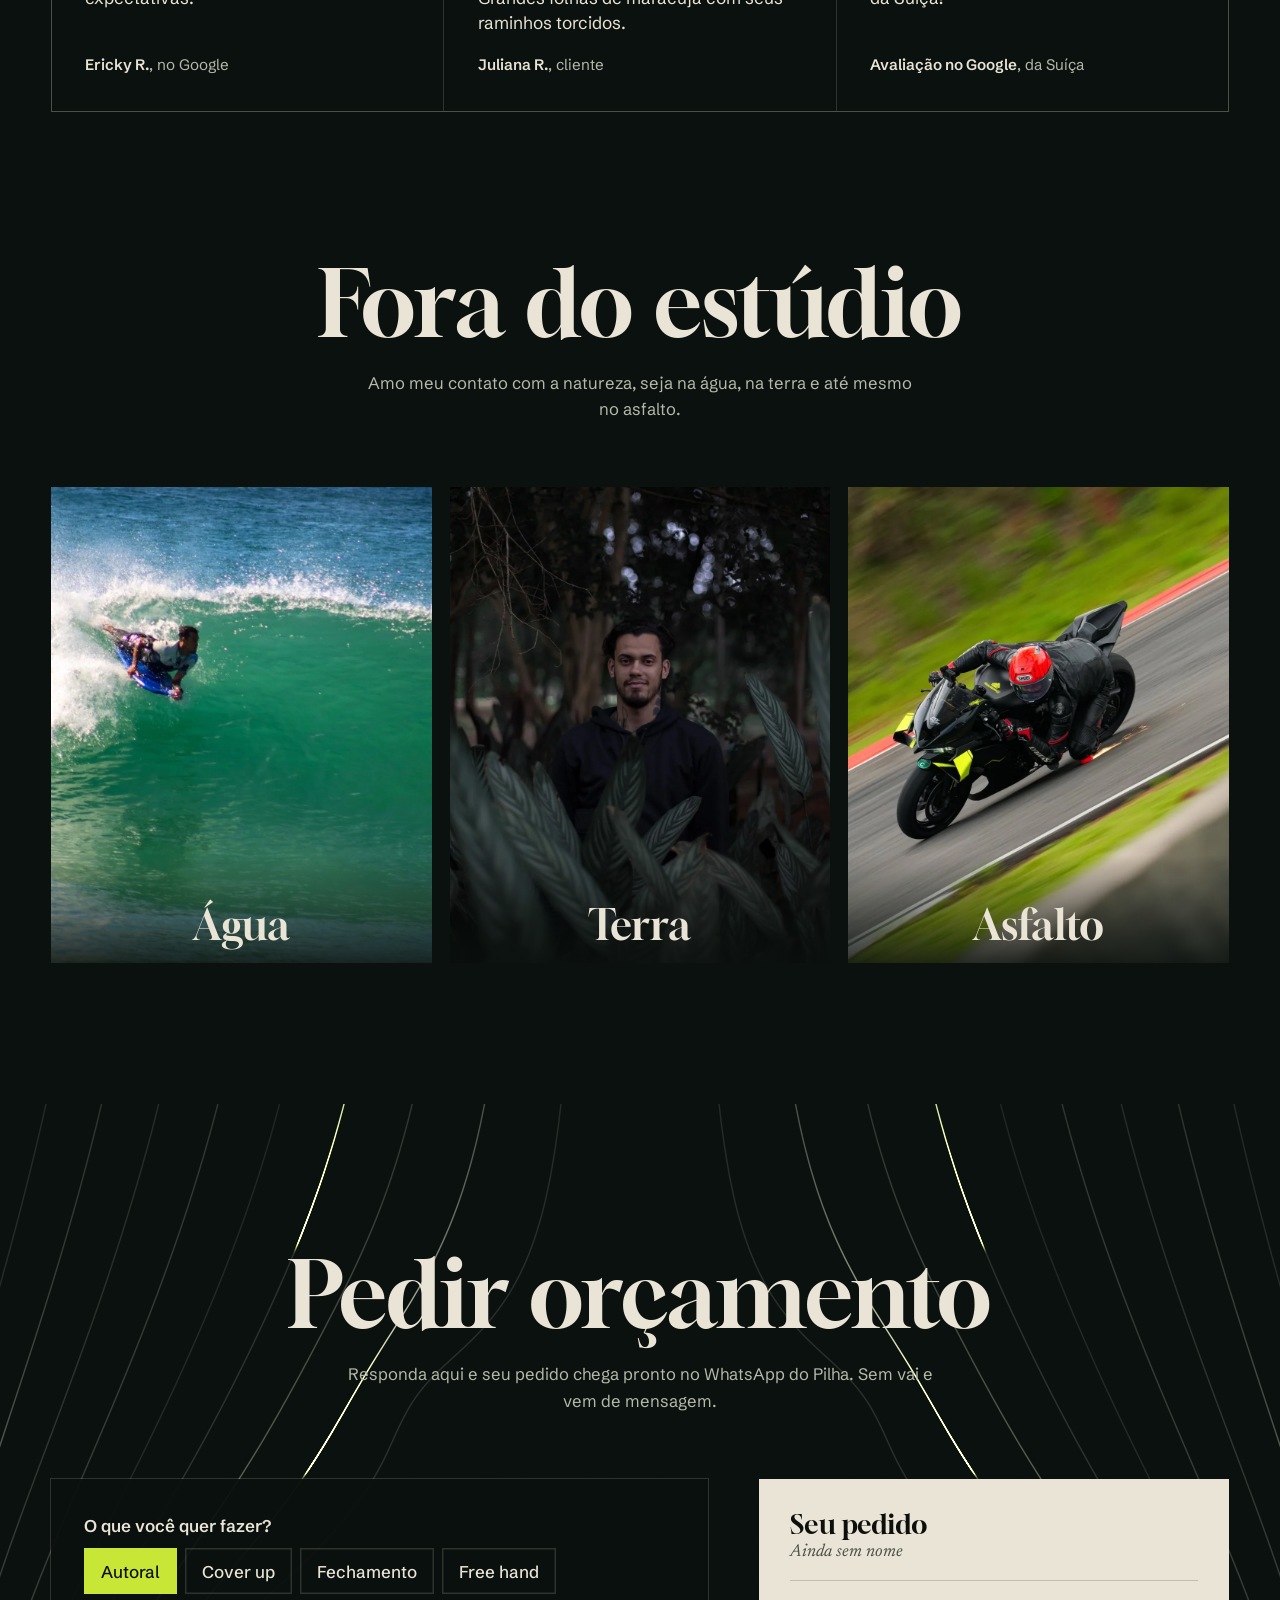
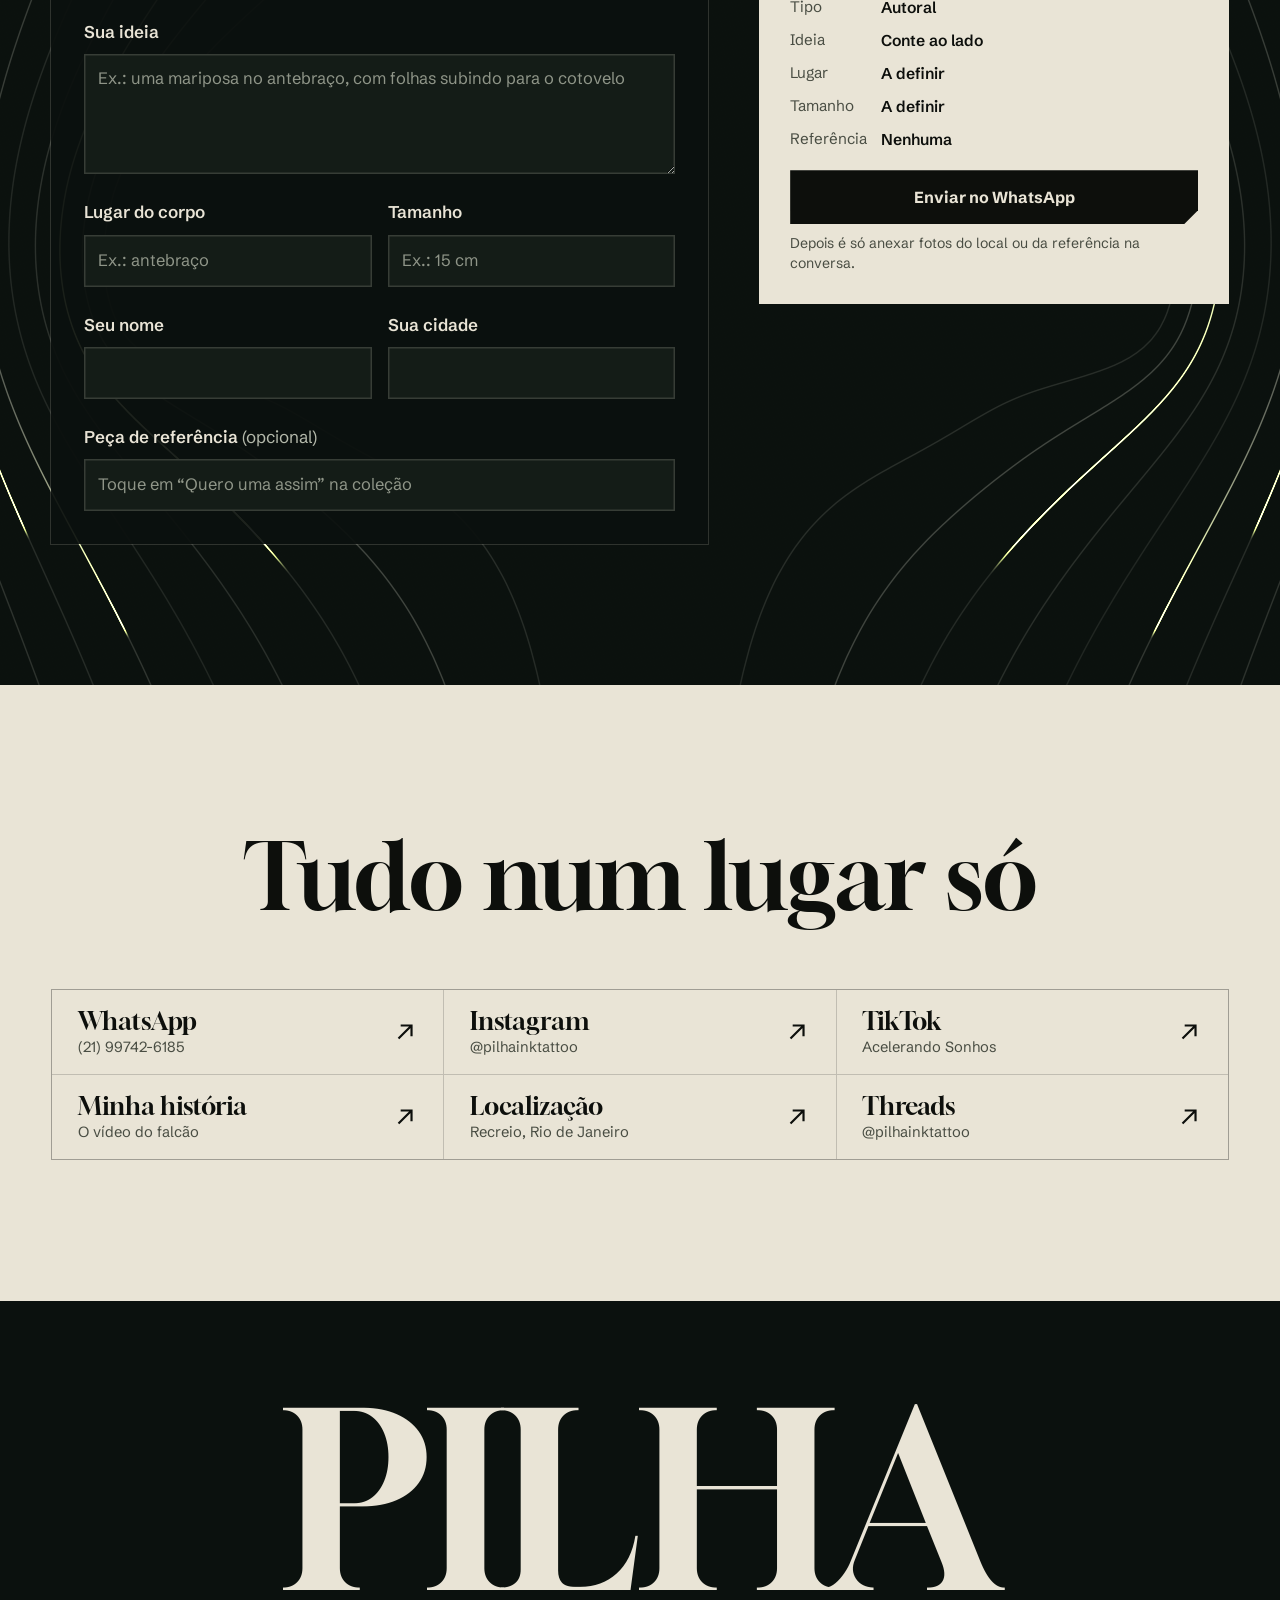
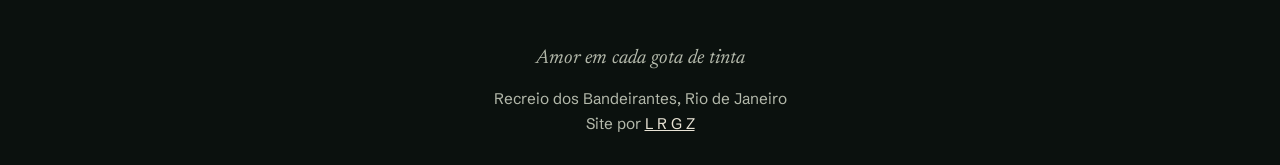
==== commit b3b4986f: "Bordas lisas no nome, cards alinhados e vídeo no molde do Zapa - Nome do hero sem serrilhado: fundo " ====
--- a/index.html
+++ b/index.html
@@ -560,7 +560,7 @@
         <p class="leg-video" id="leg-video" aria-hidden="true"></p>
         <button class="som" id="som" type="button" aria-pressed="false"><svg viewBox="0 0 24 24" fill="currentColor" aria-hidden="true"><path d="M3 9v6h4l6 5V4L7 9H3z"/><path class="on" d="M16 8.5a5 5 0 0 1 0 7M18.5 6a8.500 8.500 0 0 1 0 12" fill="none" stroke="currentColor" stroke-width="2"/></svg><span>Ouvir com som</span></button>
       </div>
-      <figcaption>Pilha conta como tudo começou, em vídeo de 2020</figcaption>
+      <figcaption>Contada por ele · vídeo de 2020</figcaption>
     </figure>
     <div class="hist-tx entra">
       <h2>O falcão que saiu da gaiola</h2>
--- a/assets/css/site.css
+++ b/assets/css/site.css
@@ -129,7 +129,7 @@
 .mais-box{display:flex;justify-content:center;margin-top:clamp(28px,4vw,44px)}
 
 /* projetos */
-.quatro{display:grid;grid-template-columns:repeat(4,minmax(0,1fr));gap:clamp(10px,1.4vw,20px)}
+.quatro{display:grid;grid-template-columns:repeat(4,minmax(0,1fr));gap:clamp(10px,1.4vw,20px);align-items:start}
 .bloco{display:block;width:100%;text-align:left}
 .foto{position:relative;display:block;aspect-ratio:4/5;overflow:hidden;background:var(--noite2)}
 .foto img{width:100%;height:100%;object-fit:cover;transition:transform .9s var(--ease)}
@@ -154,7 +154,7 @@
 
 /* história: vídeo ao lado e resumo */
 .historia{display:grid;grid-template-columns:minmax(0,5fr) minmax(0,7fr);gap:clamp(32px,6vw,96px);align-items:start}
-.hist-video{position:sticky;top:96px;max-width:400px;width:100%;justify-self:center}
+.hist-video{position:sticky;top:96px;max-width:420px;width:100%;justify-self:center;margin:0;padding:10px;border:1px solid var(--linha-n);background:var(--noite2)}
 .tela-video{position:relative;aspect-ratio:9/16;overflow:hidden;background:var(--noite2)}
 .tela-video video{width:100%;height:100%;object-fit:cover}
 .leg-video{position:absolute;left:10px;right:10px;bottom:68px;text-align:center;font-weight:600;font-size:.98rem;line-height:1.4;pointer-events:none}
@@ -165,7 +165,7 @@
 .som:active{transform:scale(.97)}
 .som[aria-pressed=true]{background:var(--verde);color:var(--tinta);box-shadow:none}
 .som[aria-pressed=true] svg .on{opacity:1}
-.hist-video figcaption{margin-top:10px;font-size:.92rem;color:var(--txt-n);text-align:center}
+.hist-video figcaption{padding:12px 2px 2px;font-size:.8rem;font-weight:500;line-height:1.35;letter-spacing:.08em;text-transform:uppercase;color:var(--txt-n);text-align:left}
 .hist-tx h2{font-size:clamp(2.5rem,5.4vw,4.8rem);margin-bottom:.45em}
 .hist-tx>p{font-size:clamp(1.05rem,1.35vw,1.2rem);color:var(--txt-n)}
 .hist-tx>p+p{margin-top:1em}
@@ -296,7 +296,7 @@
   .pares{grid-template-columns:minmax(0,1fr);gap:30px}
   .pares .par:last-child:nth-child(odd){max-width:none}
   .historia{grid-template-columns:minmax(0,1fr)}
-  .hist-video{position:static;max-width:min(100%,340px)}
+  .hist-video{position:static;max-width:min(100%,380px)}
   .hist-tx{text-align:center}
   .hist-mais summary,.hist-corpo{text-align:left}
   .marca b{font-size:1.16rem;letter-spacing:.12em;padding-left:.12em}
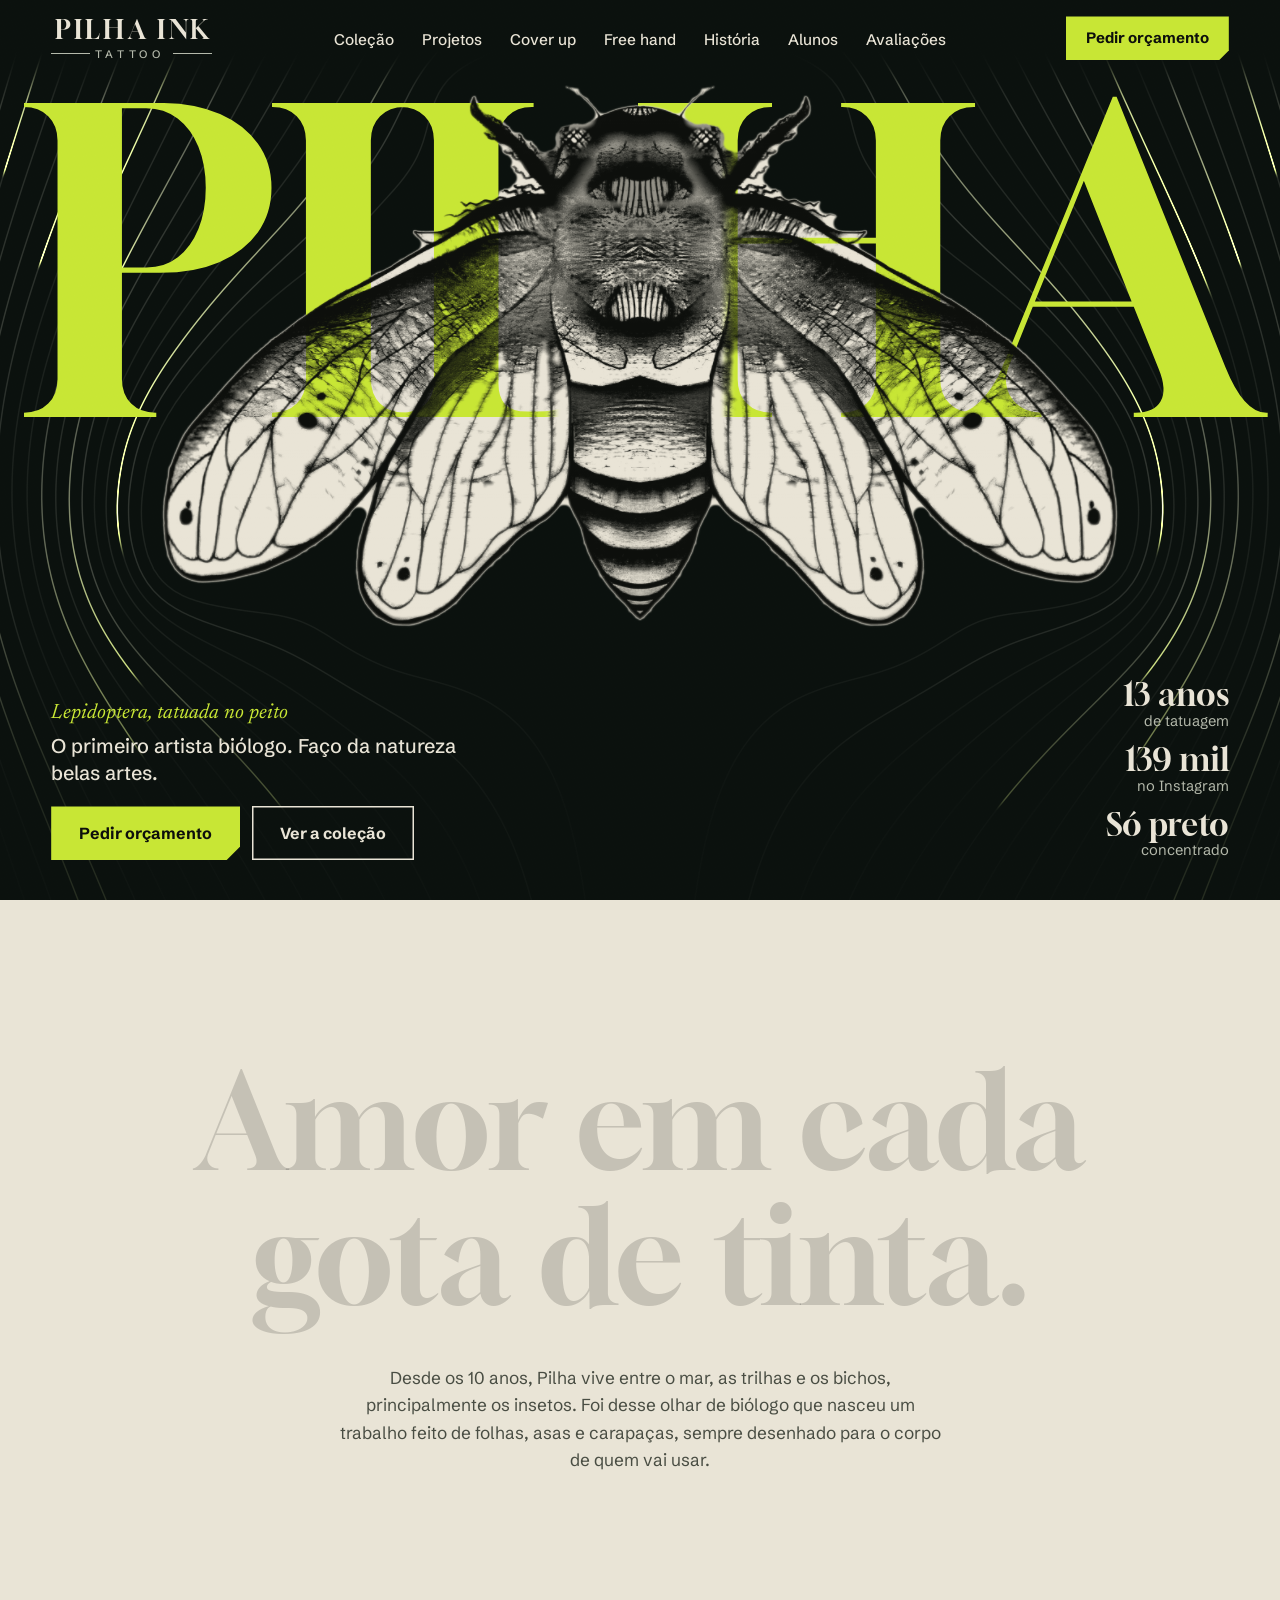
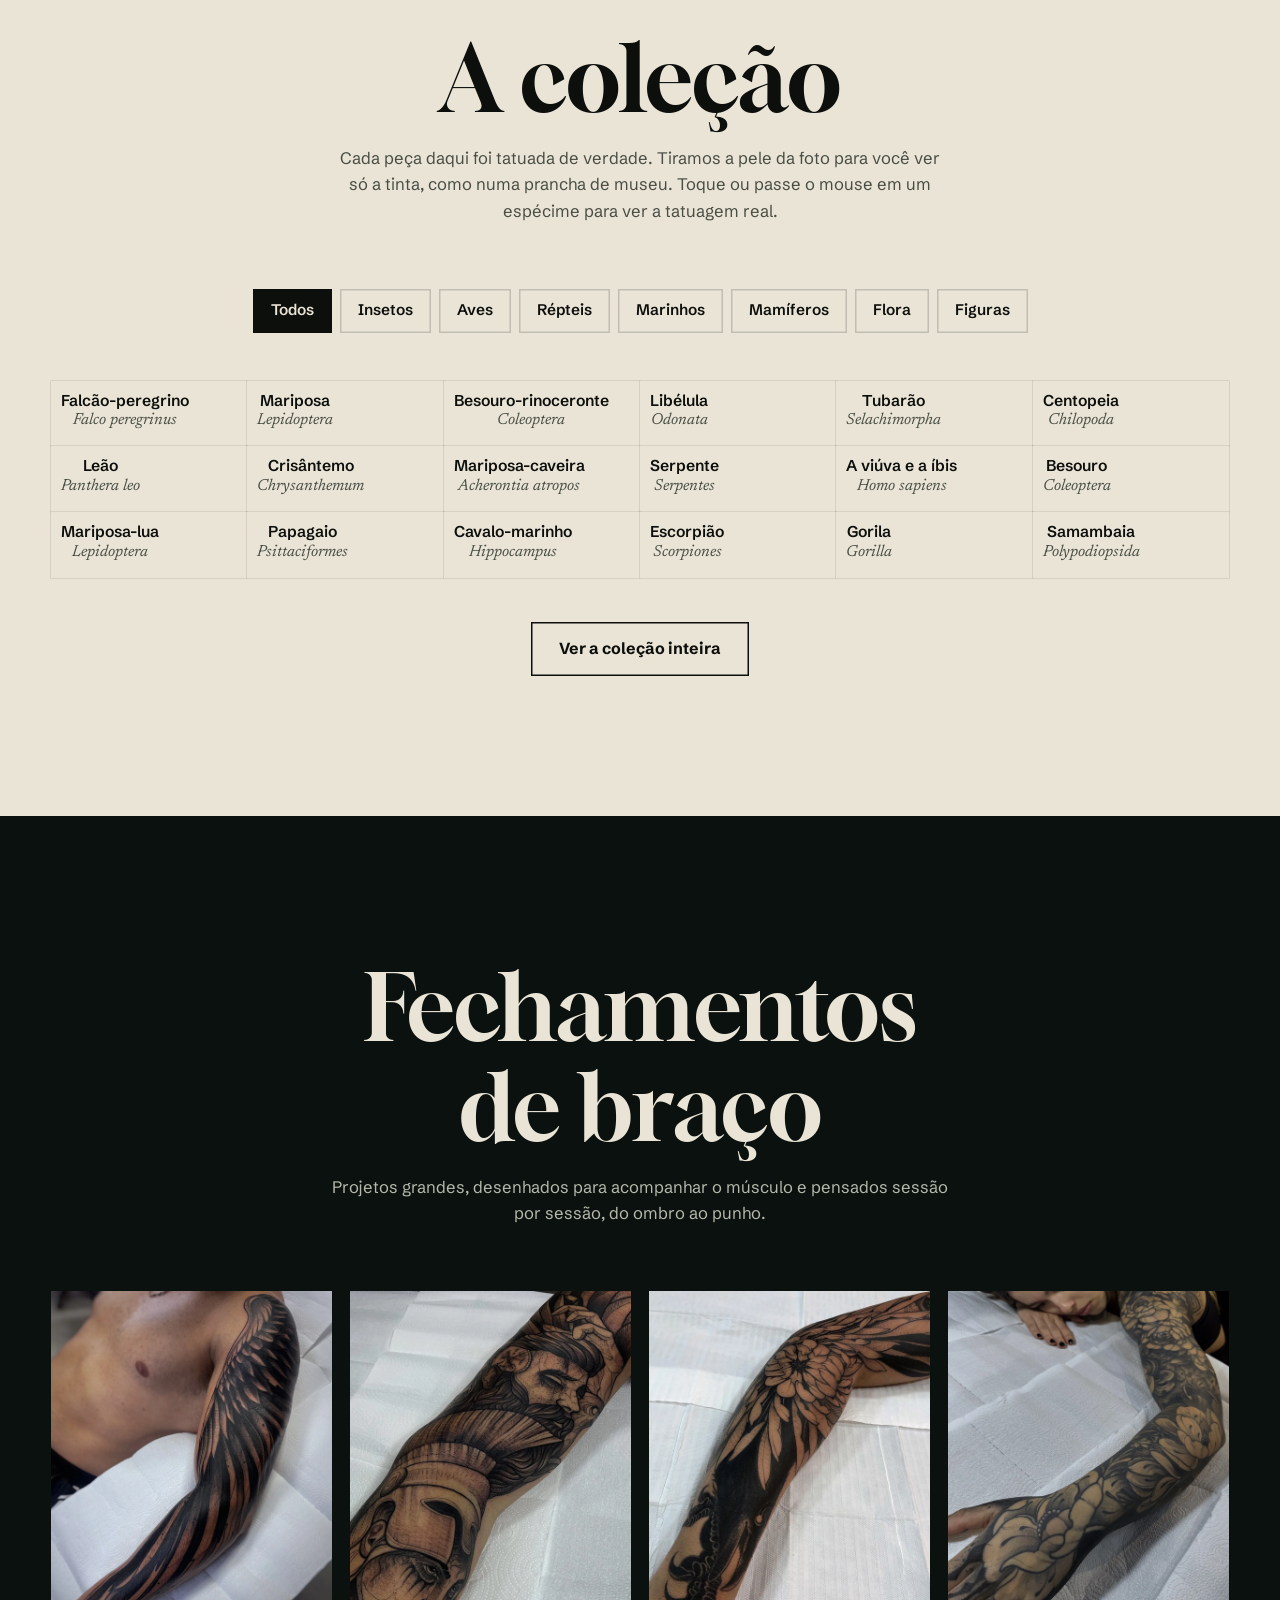
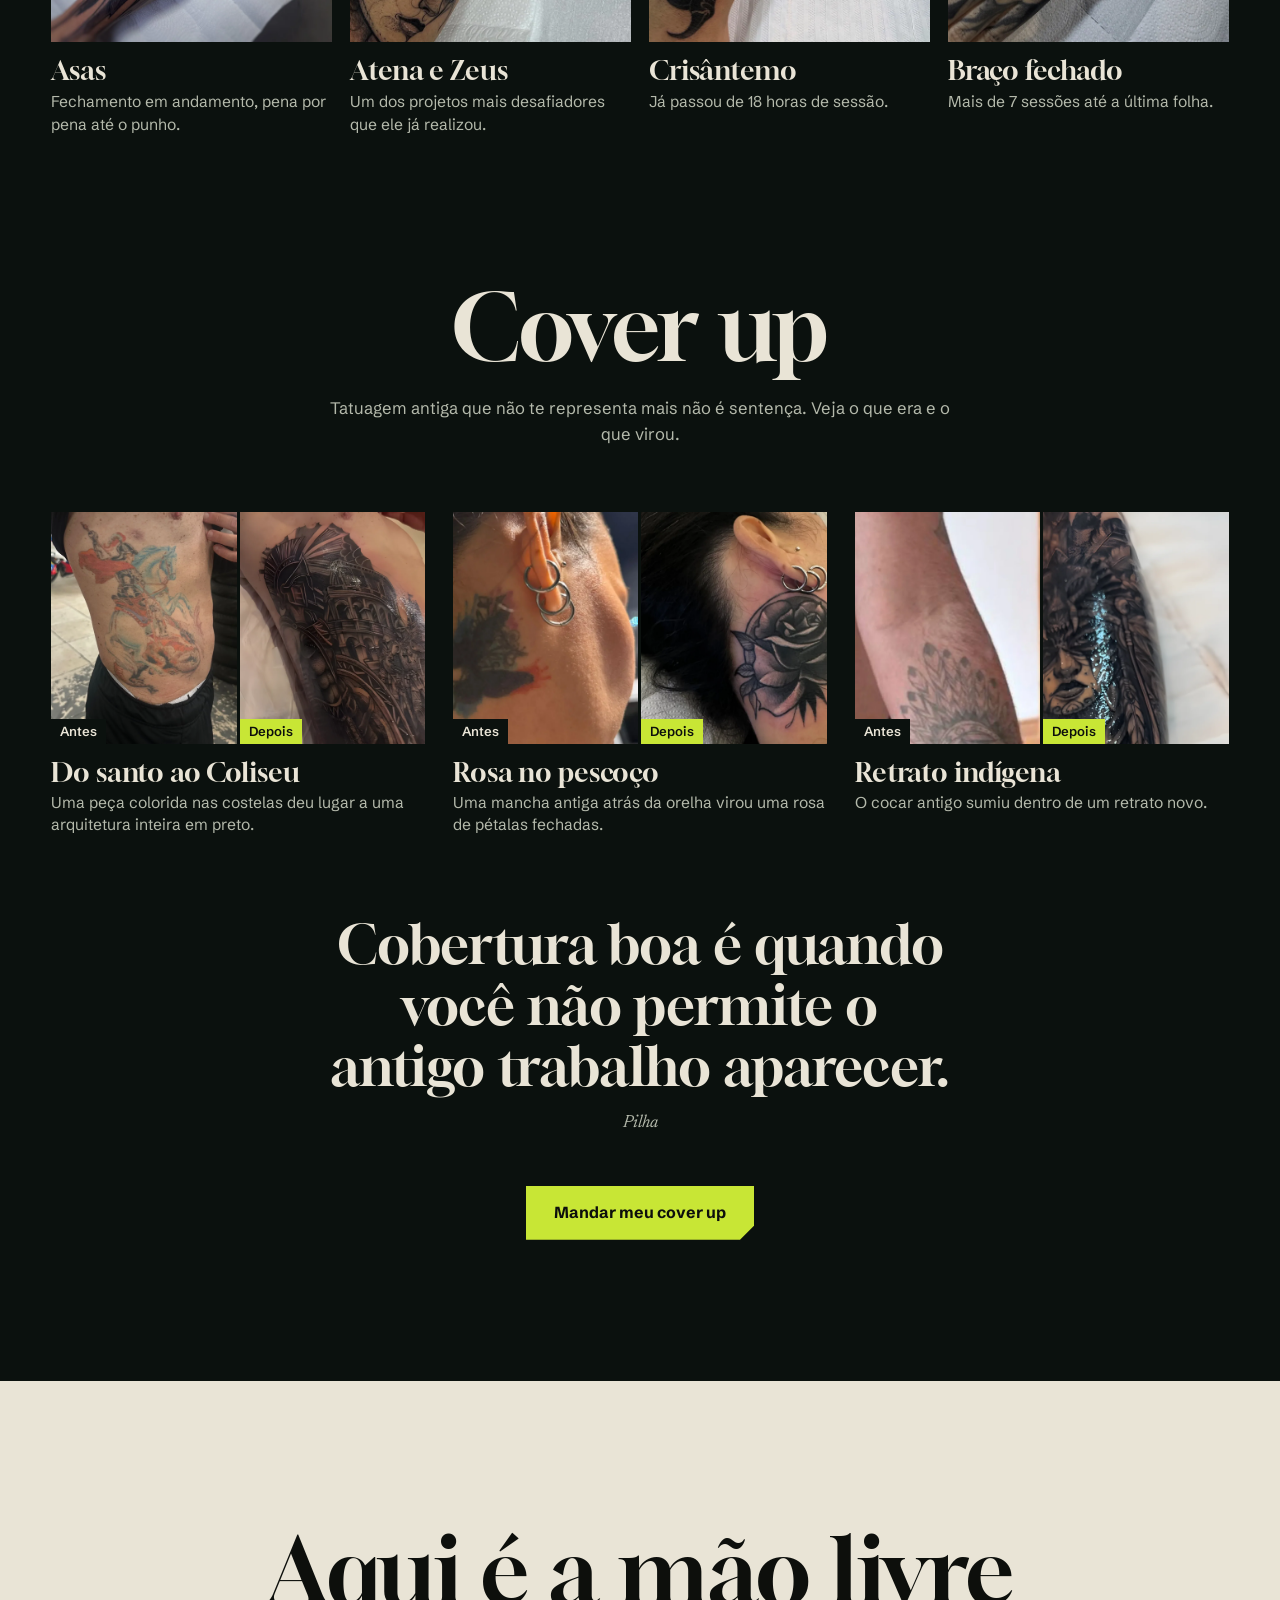
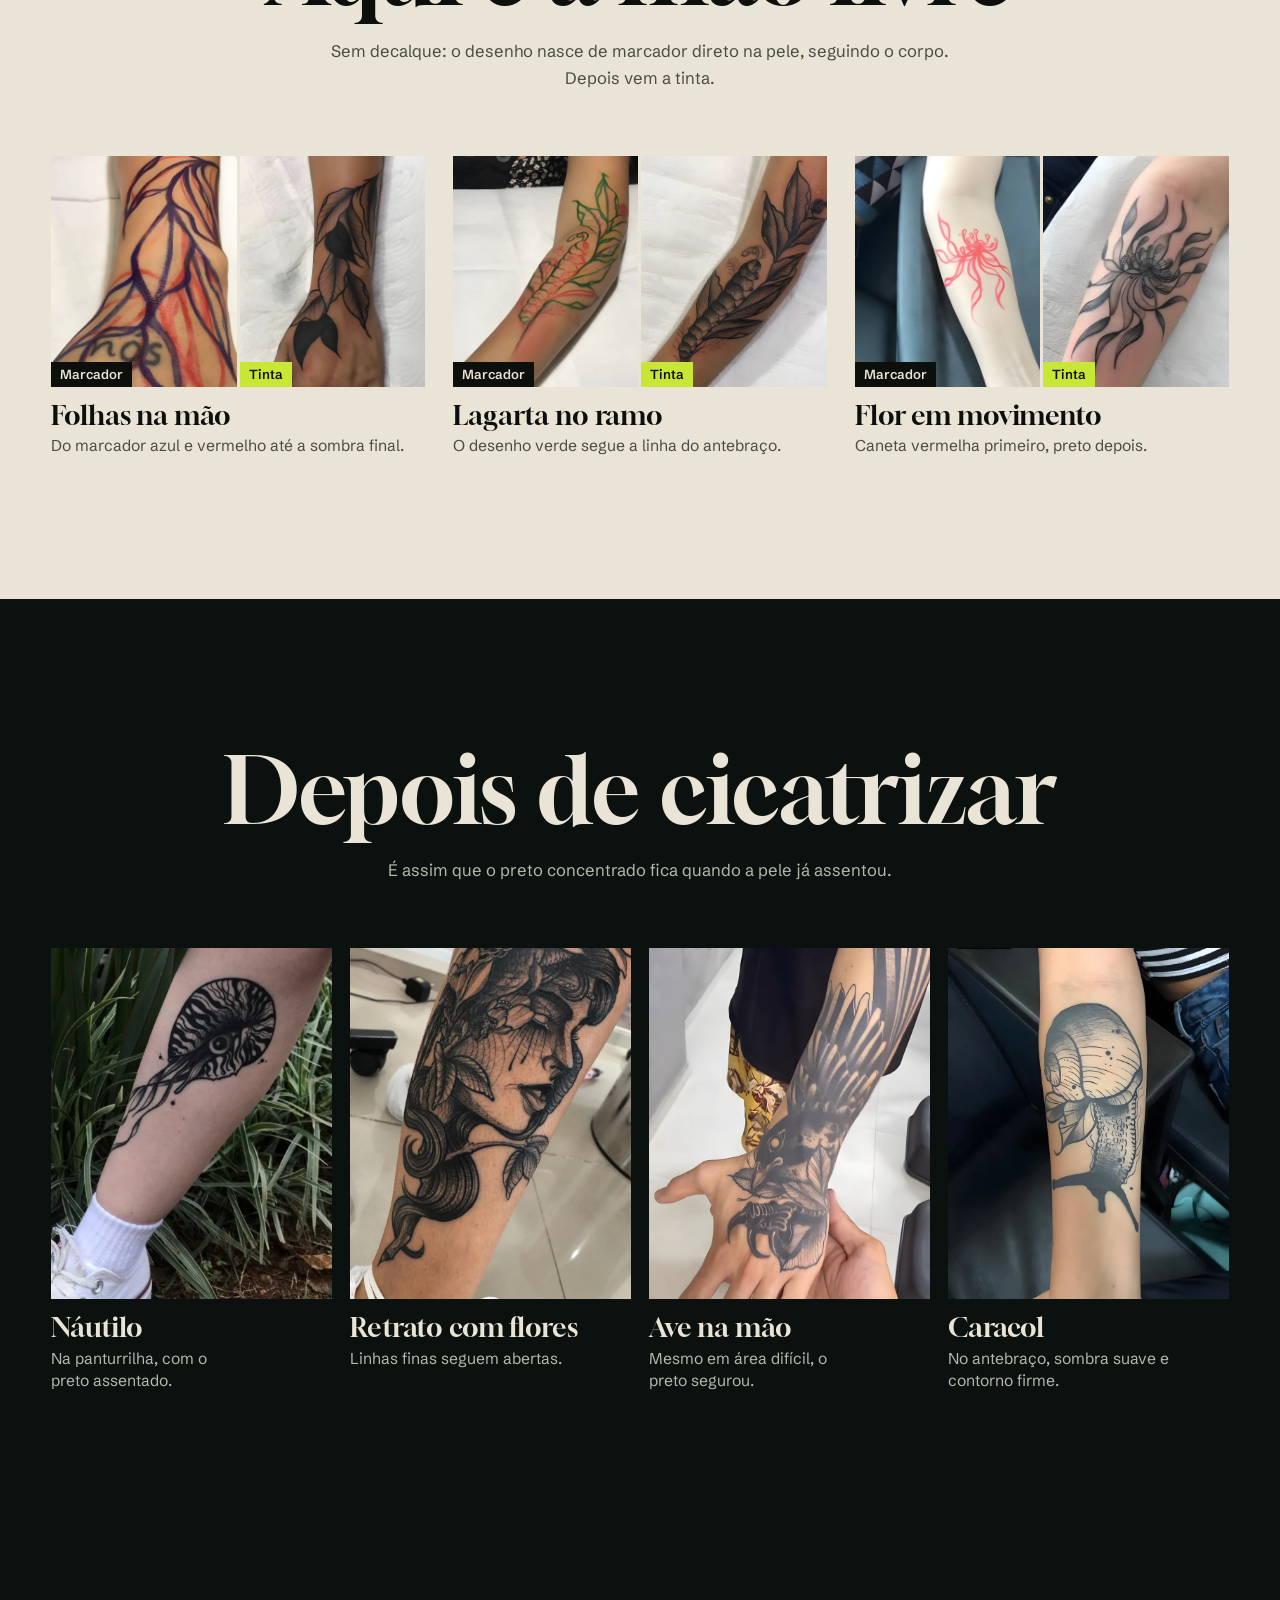
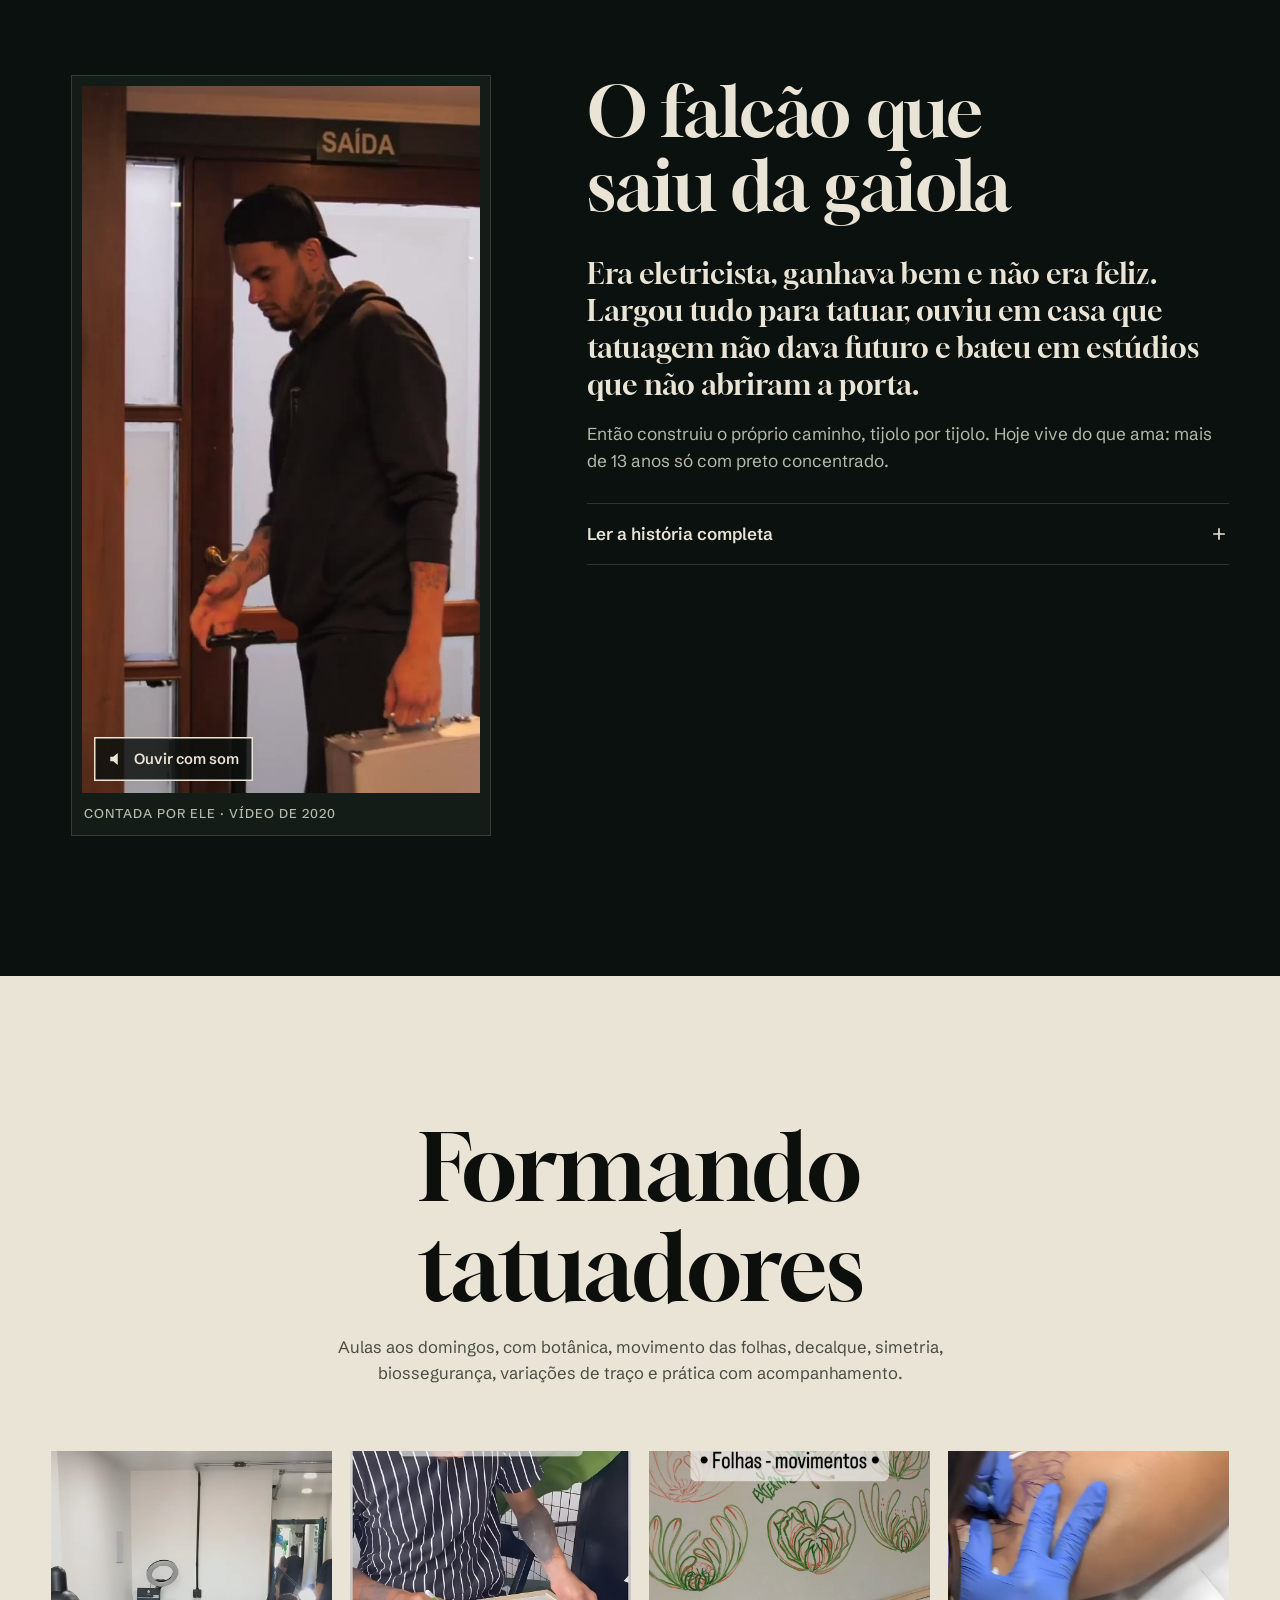
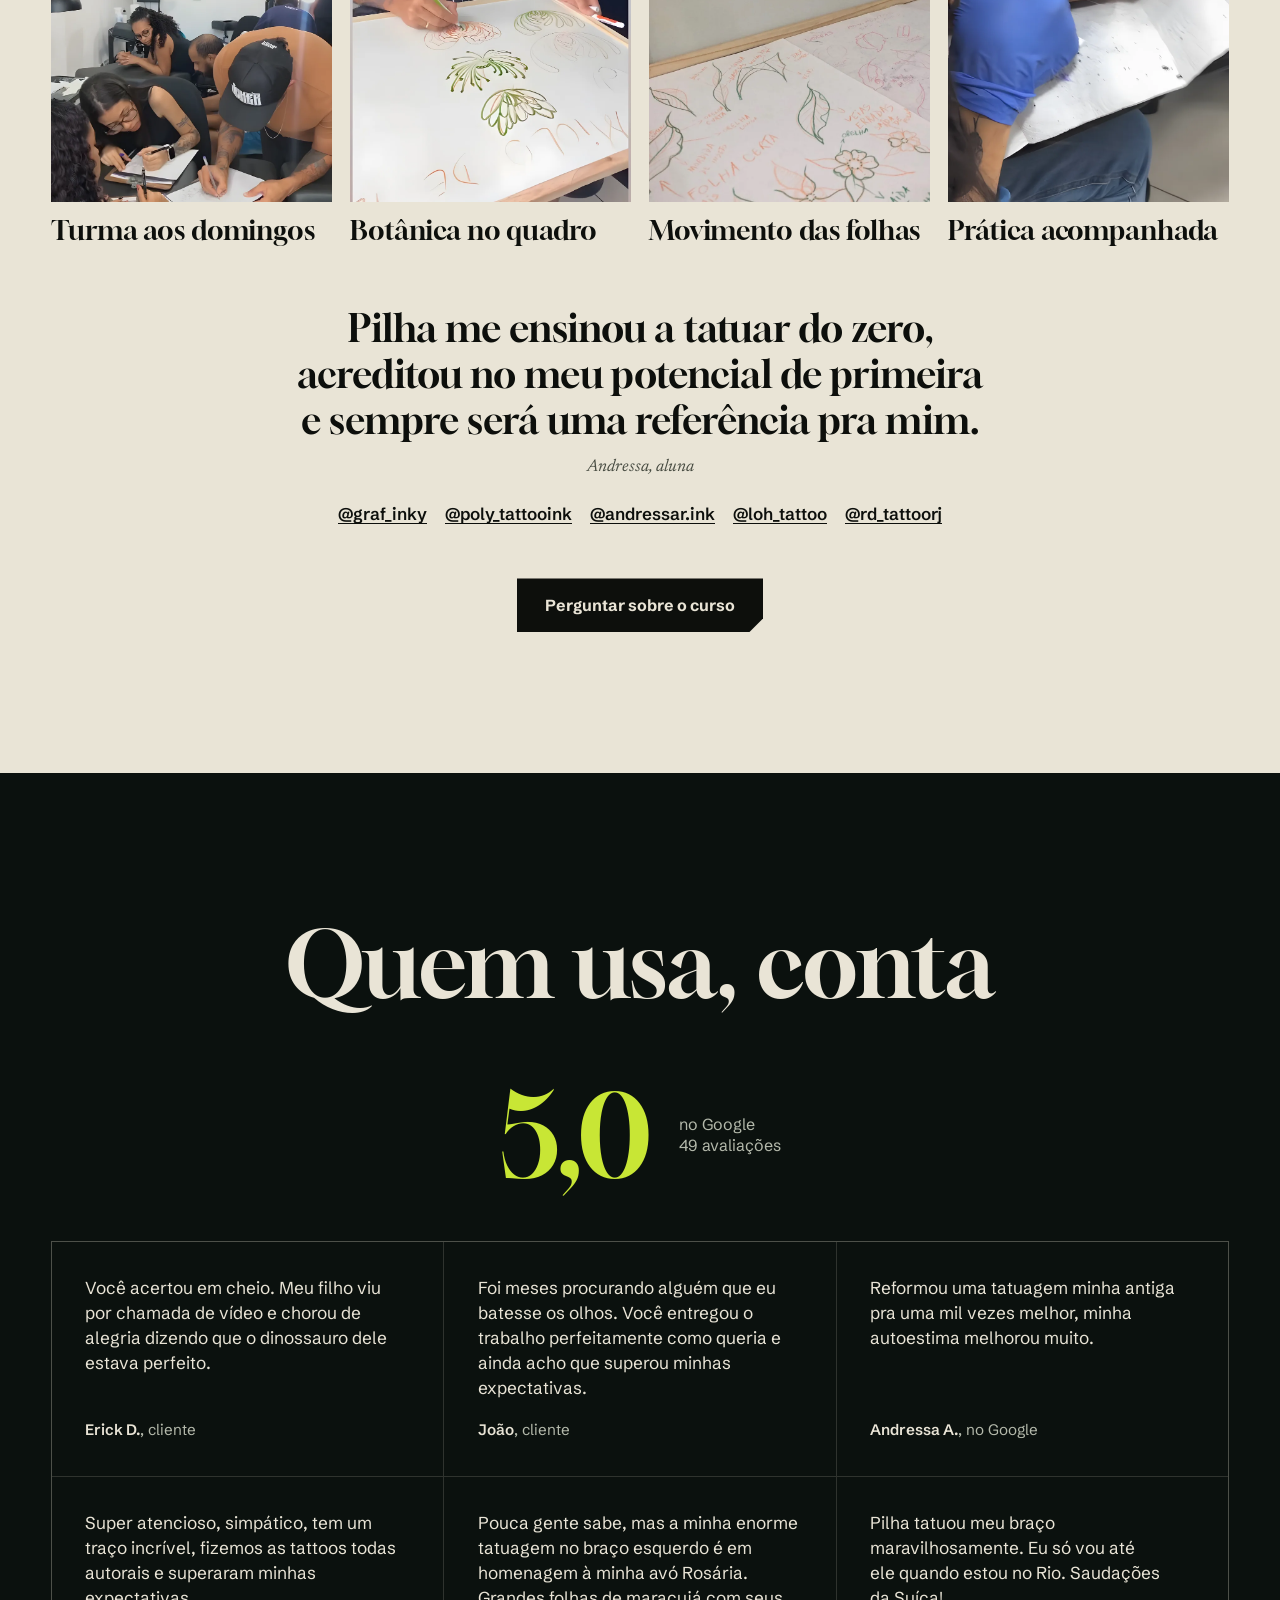
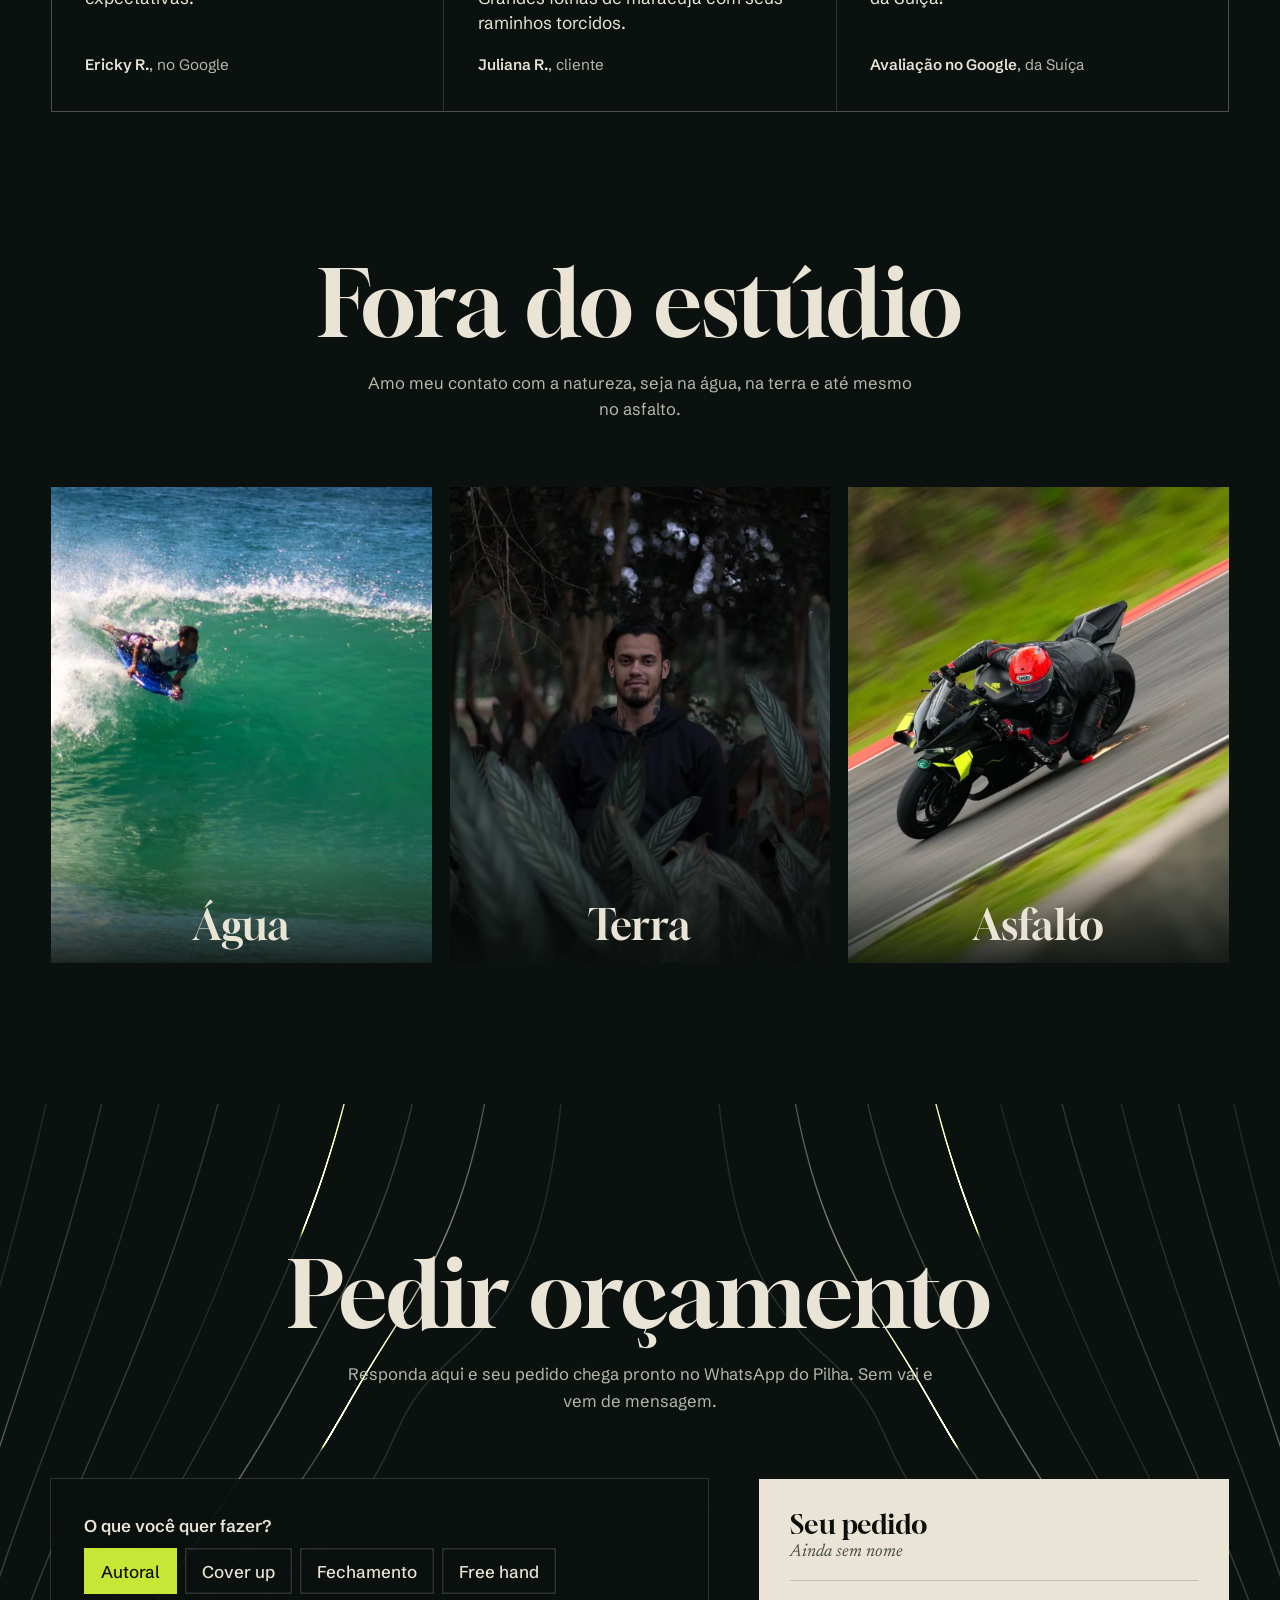
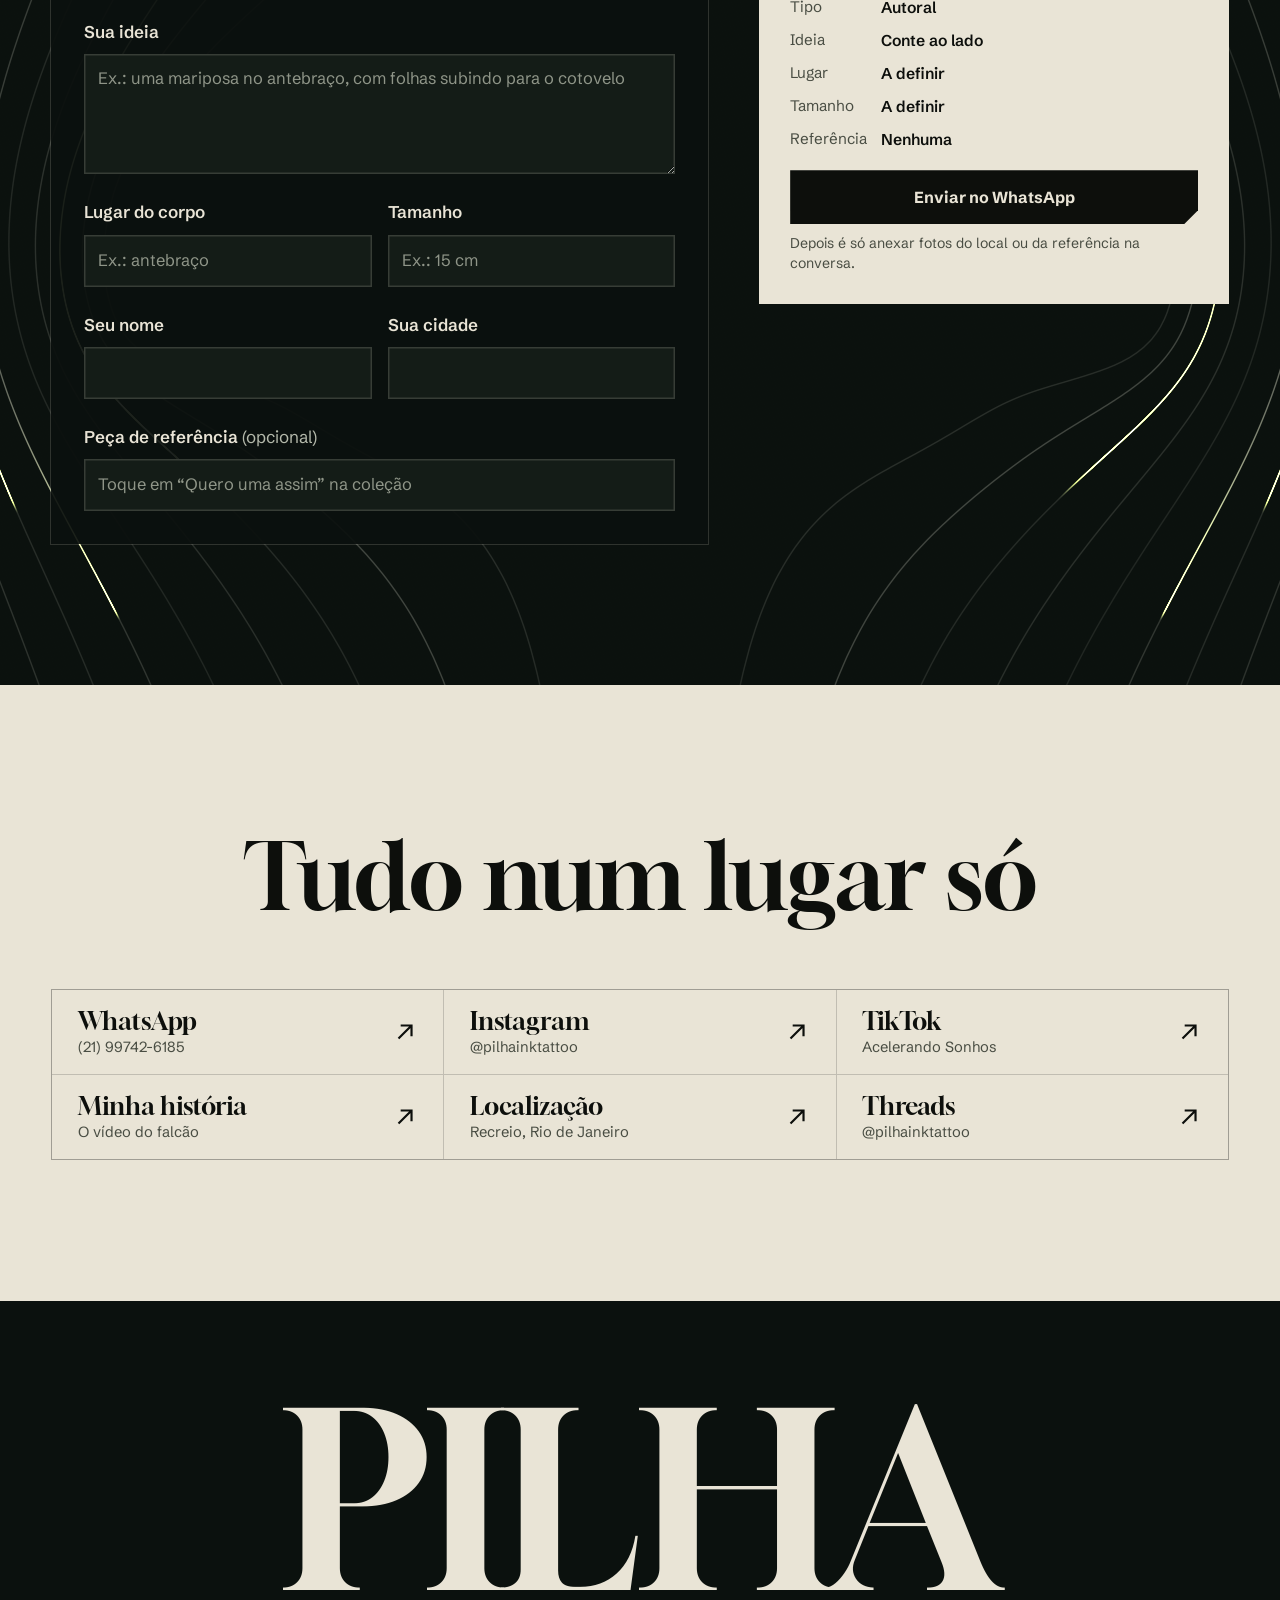
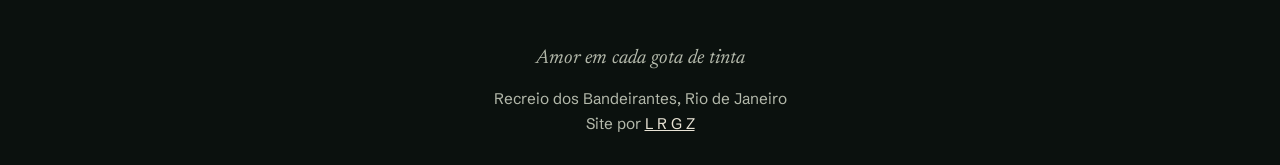
==== commit 7ec6d2f4: "Capa própria para o preview de link - Nome e mariposa empilhados no centro, legíveis no recorte quad" ====
--- a/index.html
+++ b/index.html
@@ -10,7 +10,7 @@
 <meta property="og:type" content="website">
 <meta property="og:title" content="Pilha Ink Tattoo">
 <meta property="og:description" content="O primeiro artista biólogo. Faço da natureza belas artes.">
-<meta property="og:image" content="https://azeugral.github.io/pilha-ink-tattoo/assets/img/og.jpg">
+<meta property="og:image" content="https://azeugral.github.io/pilha-ink-tattoo/assets/img/og.jpg?v=3">
 <meta property="og:image:width" content="1200">
 <meta property="og:image:height" content="630">
 <meta name="twitter:card" content="summary_large_image">
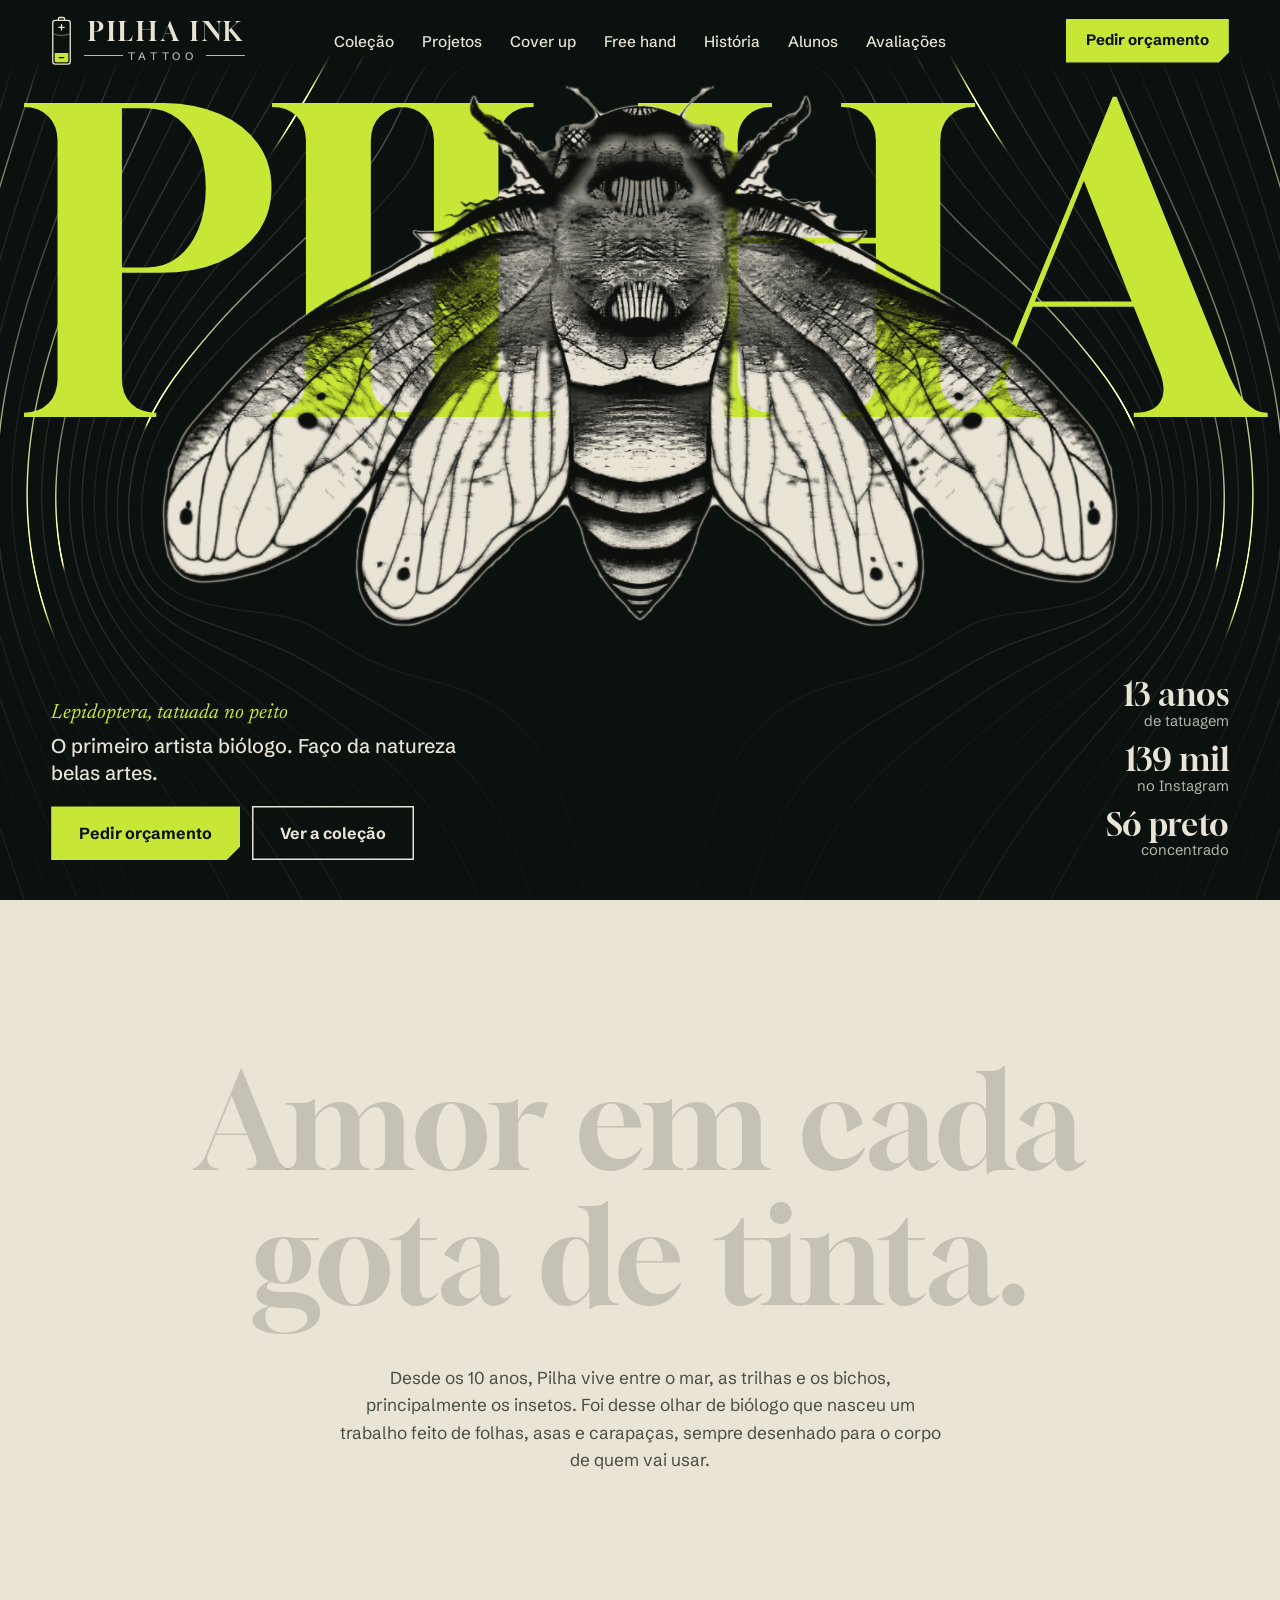
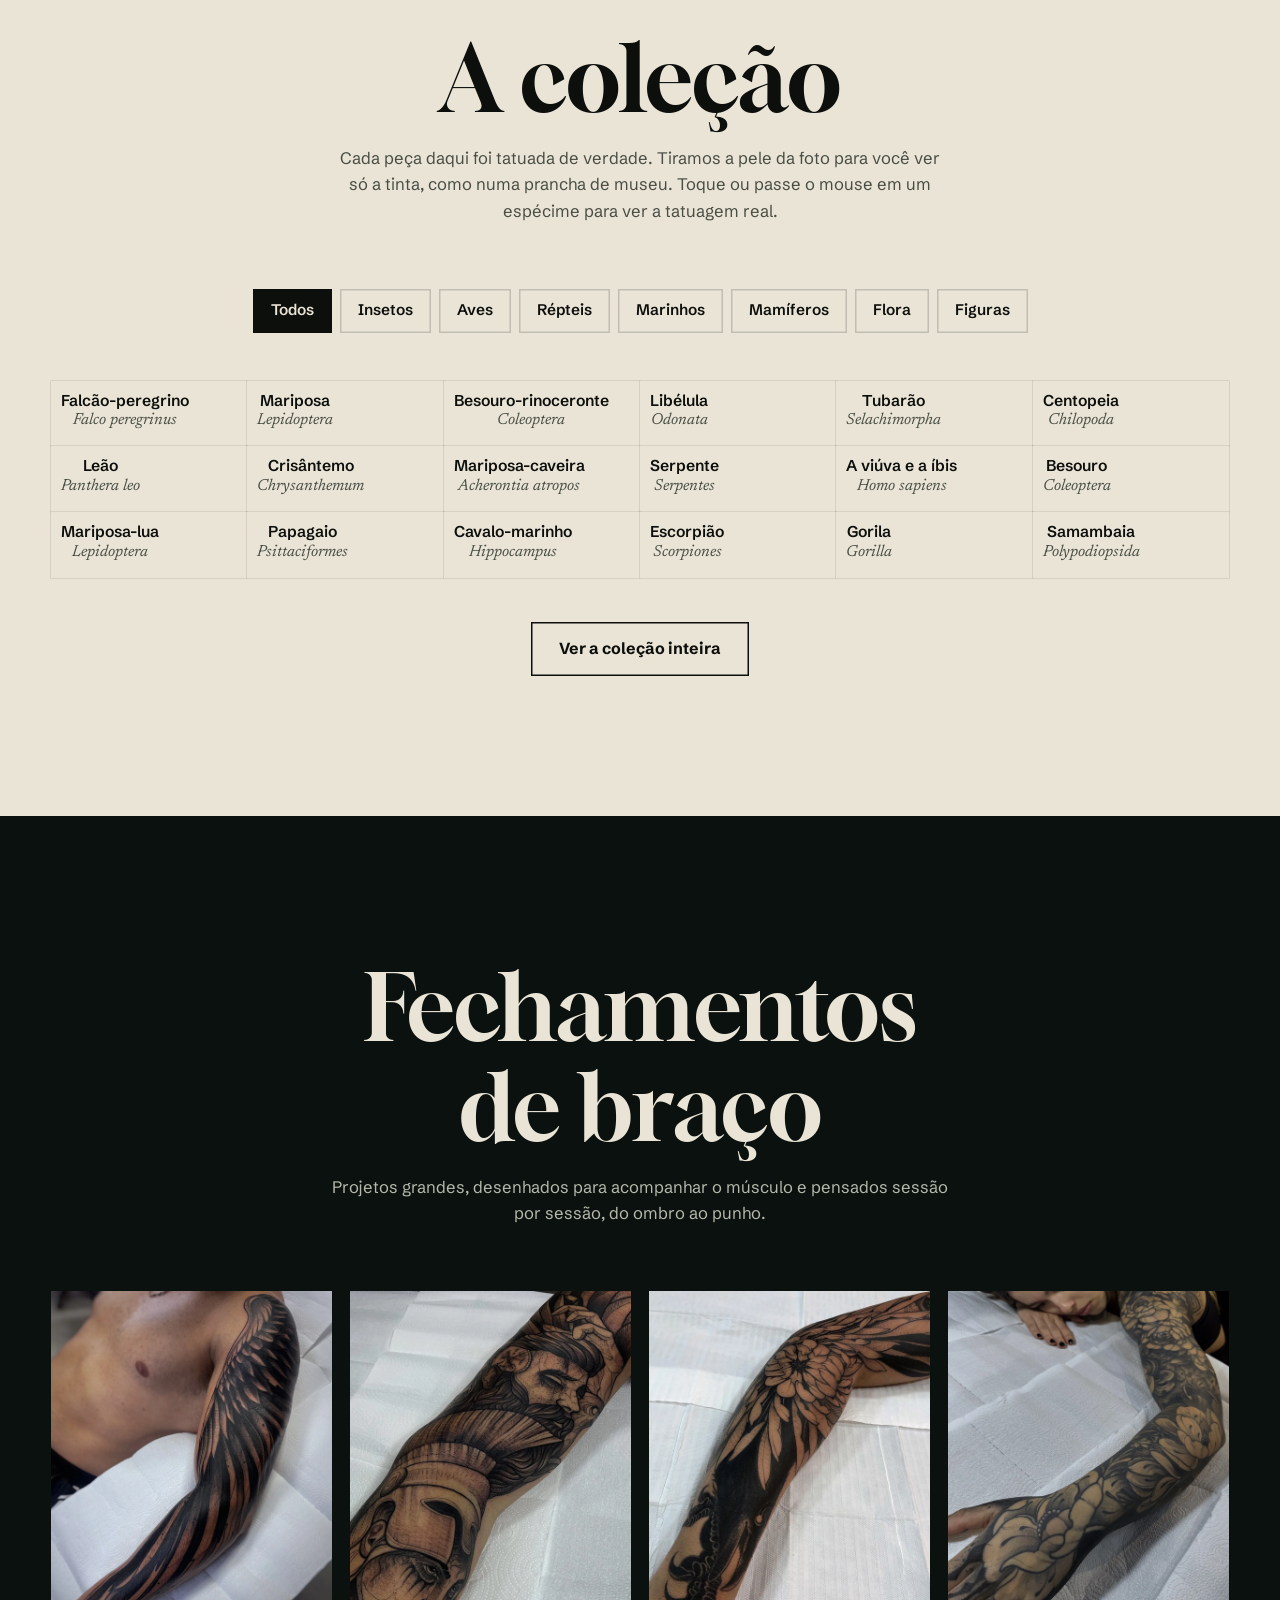
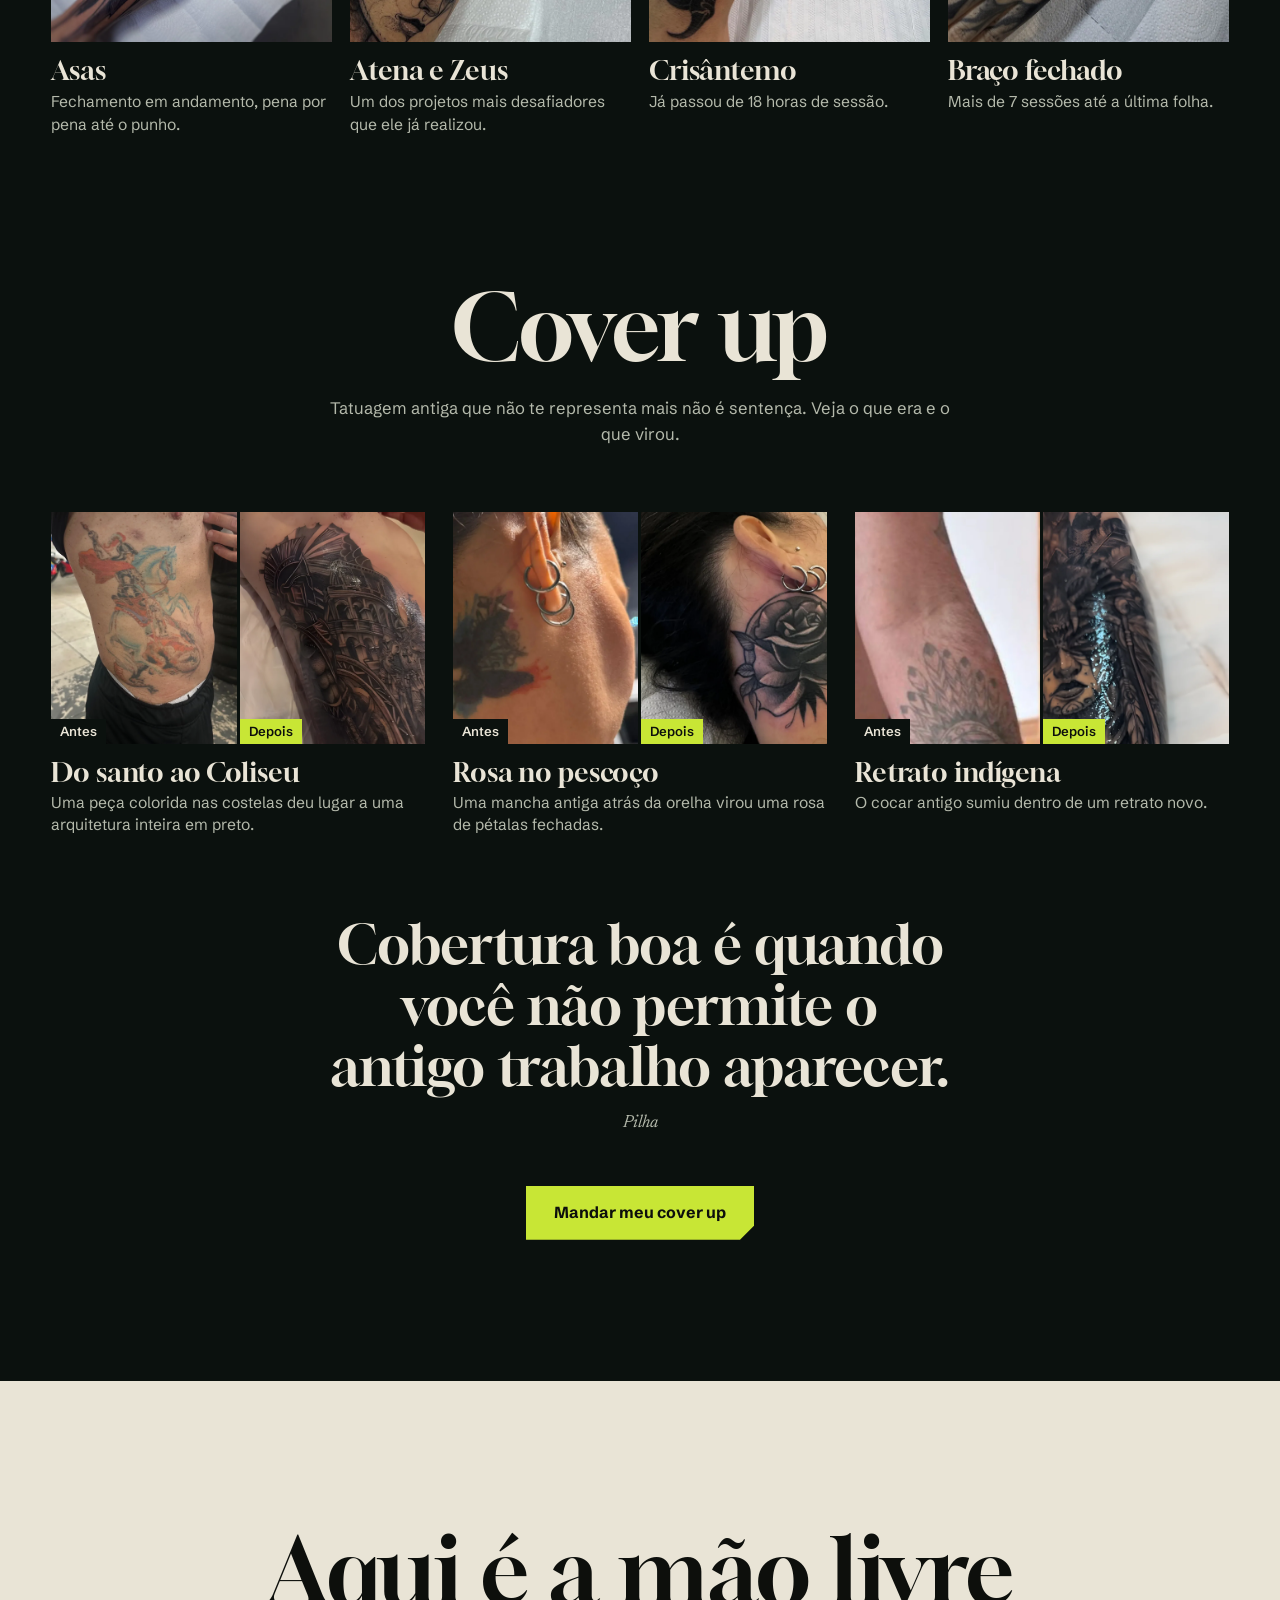
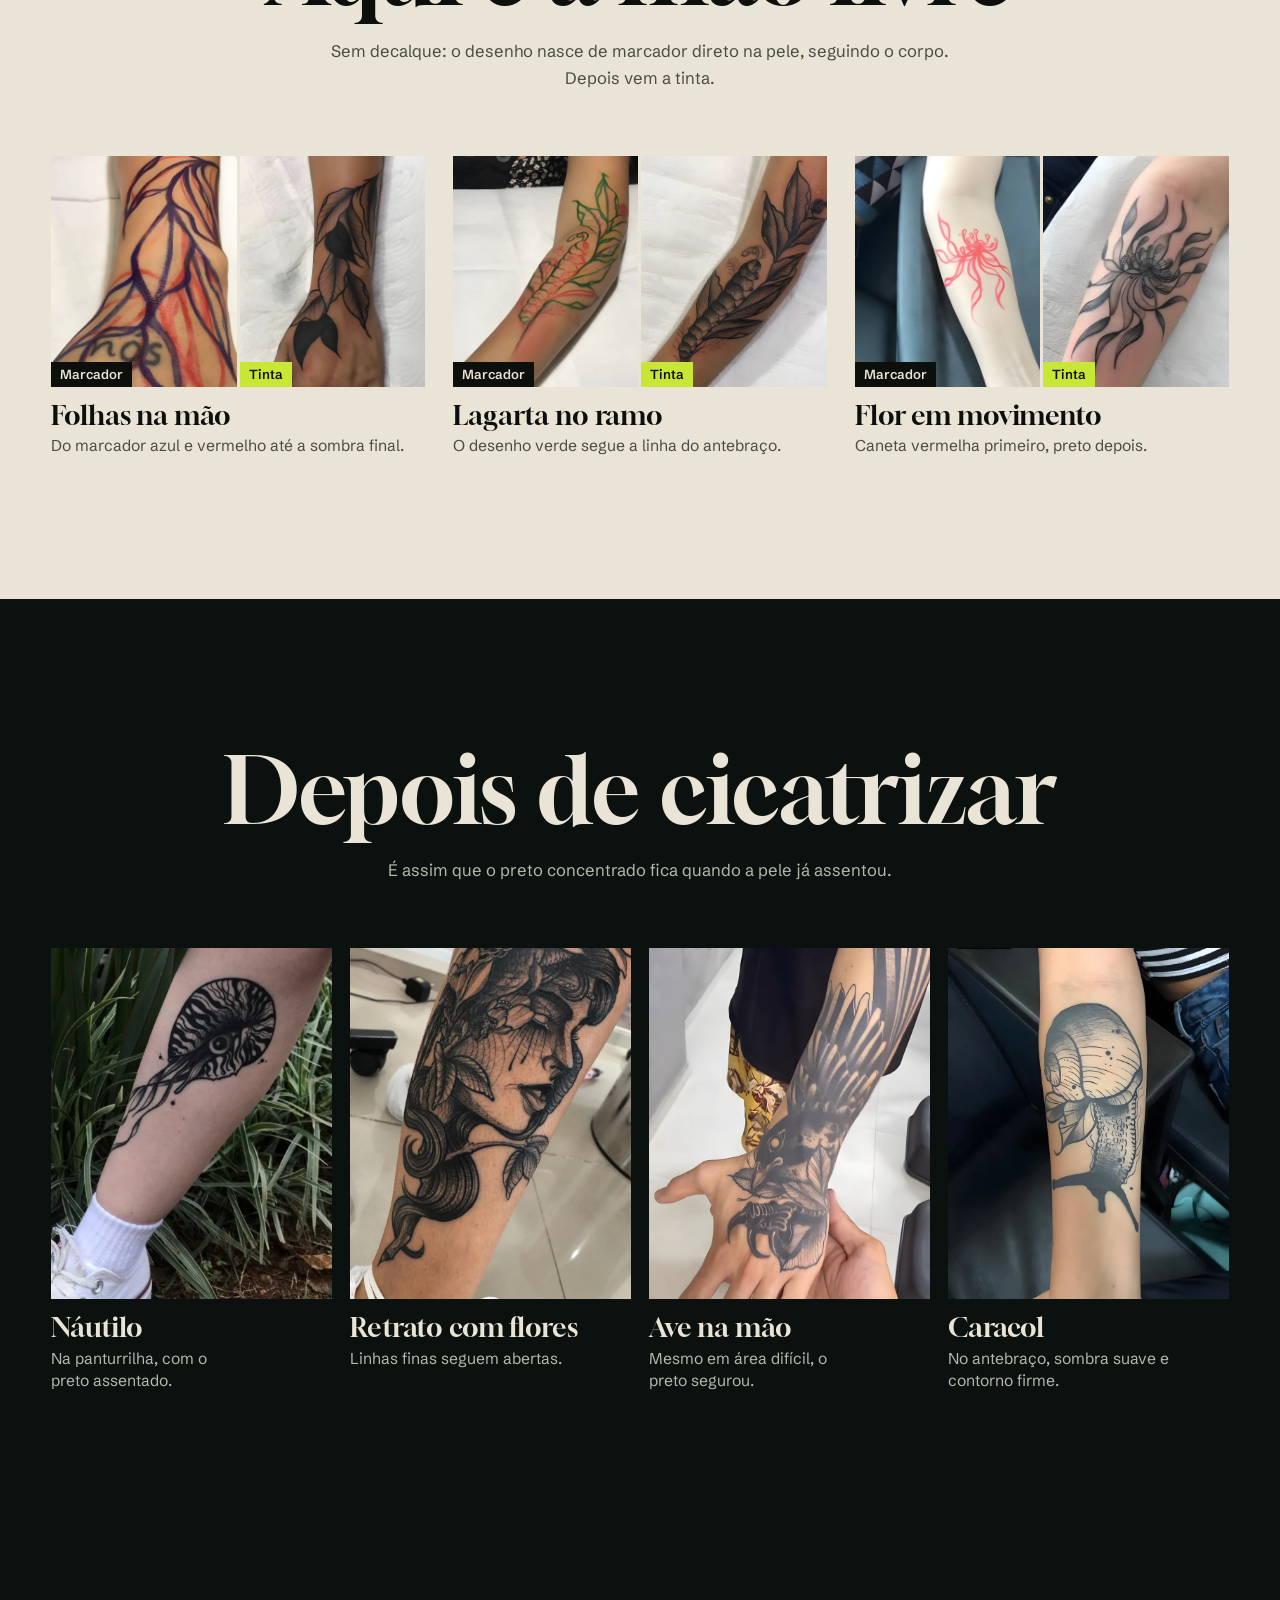
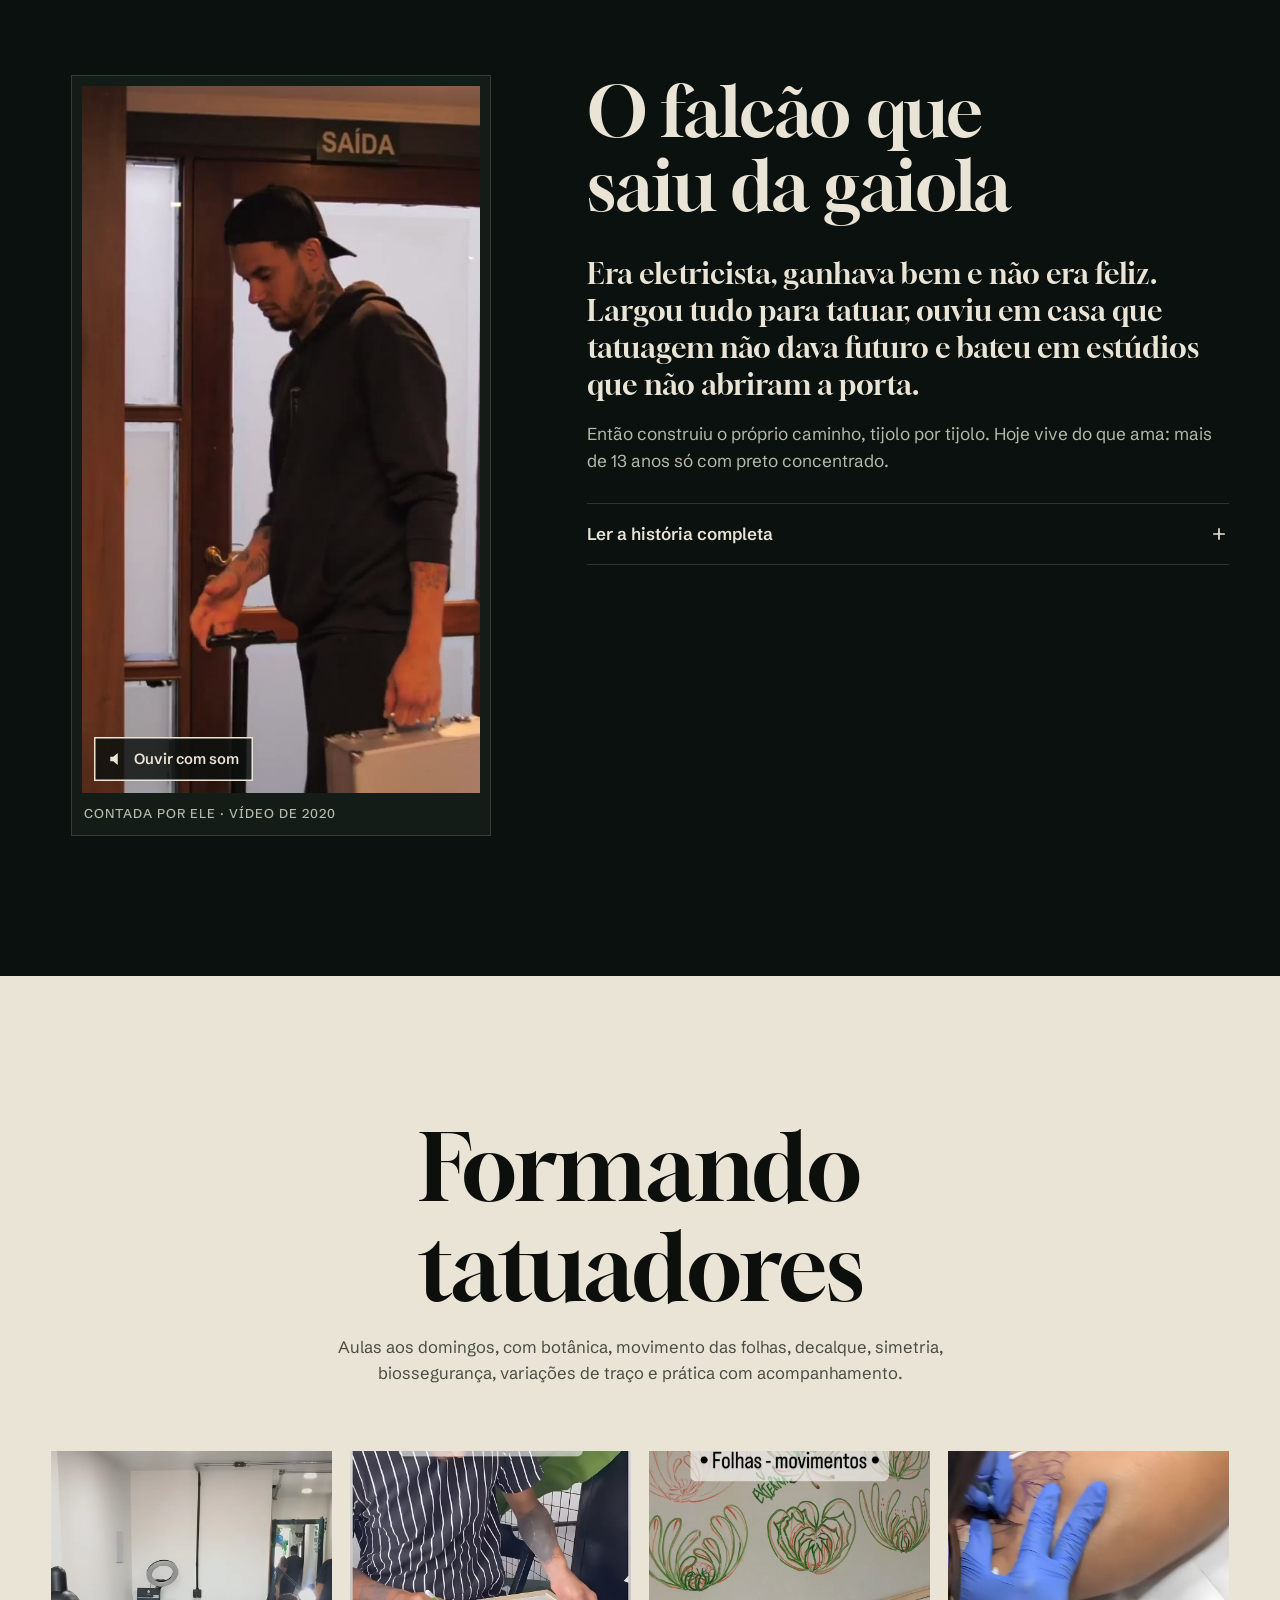
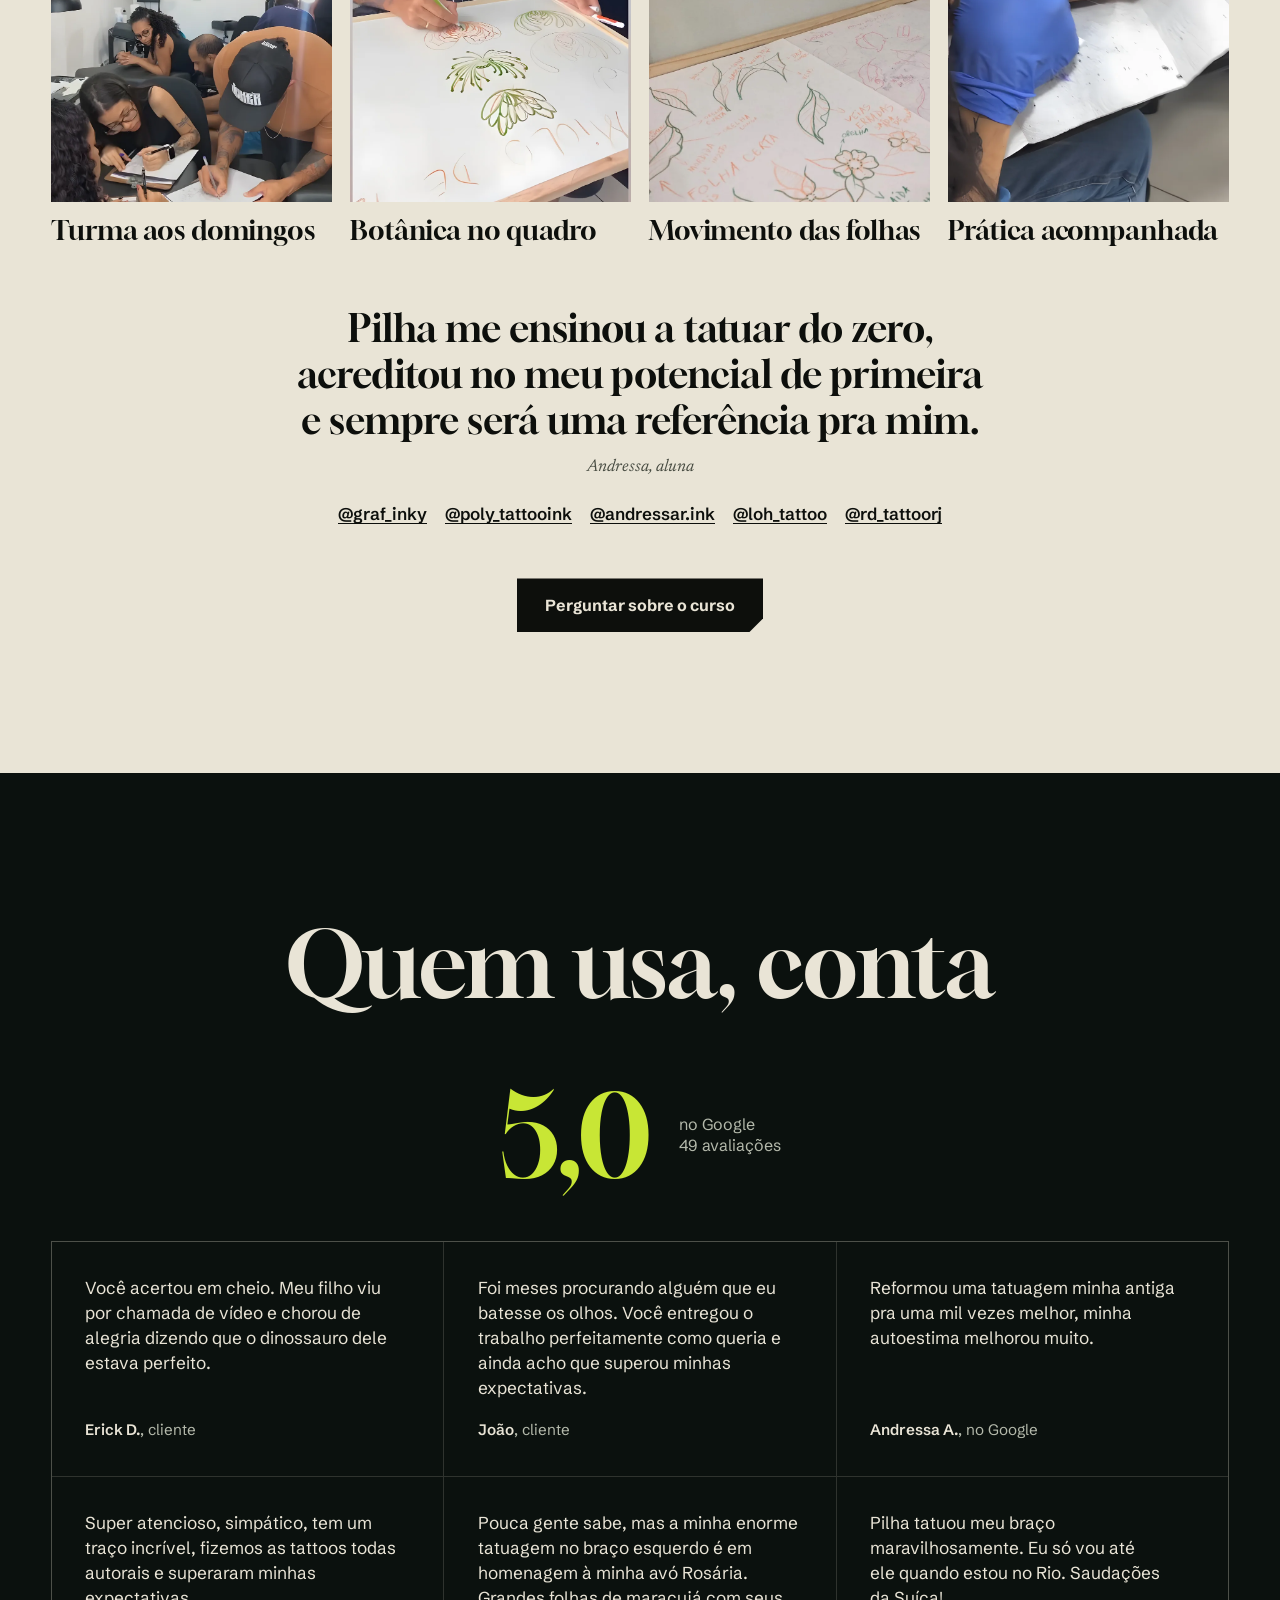
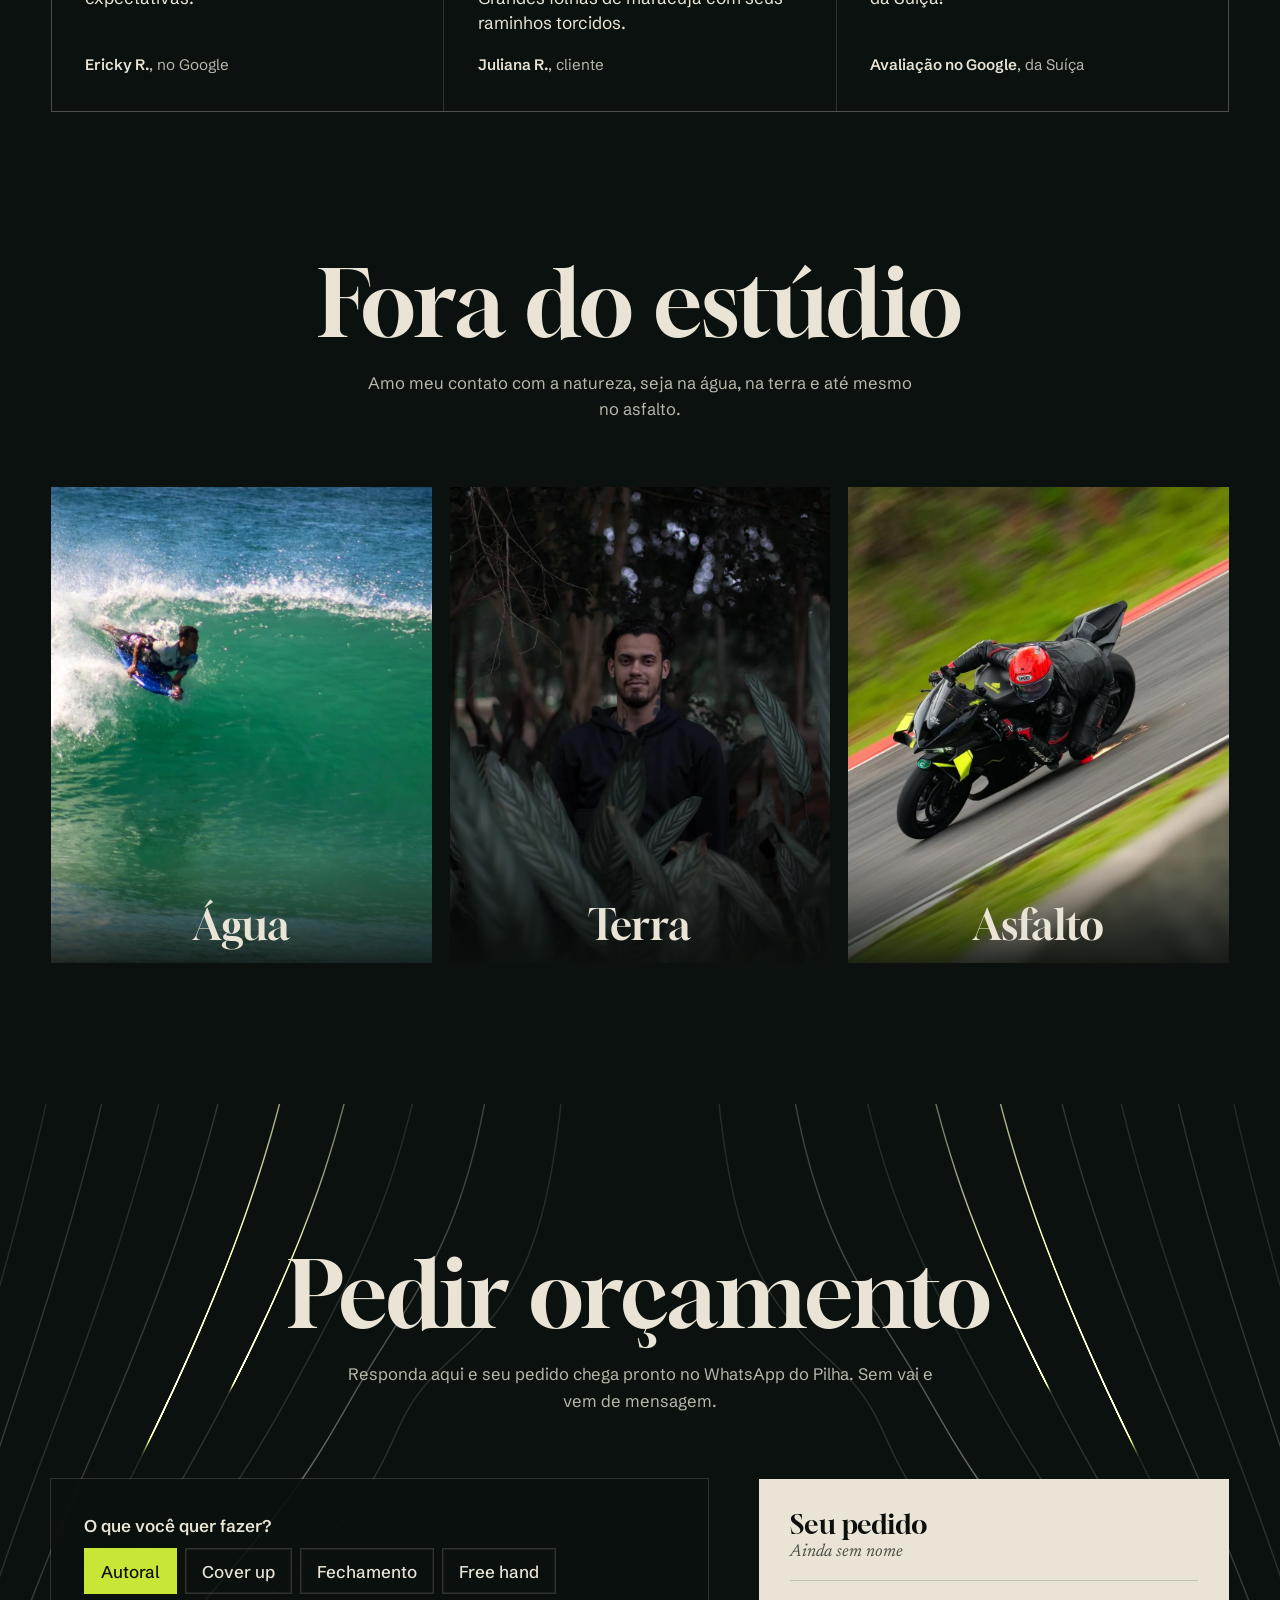
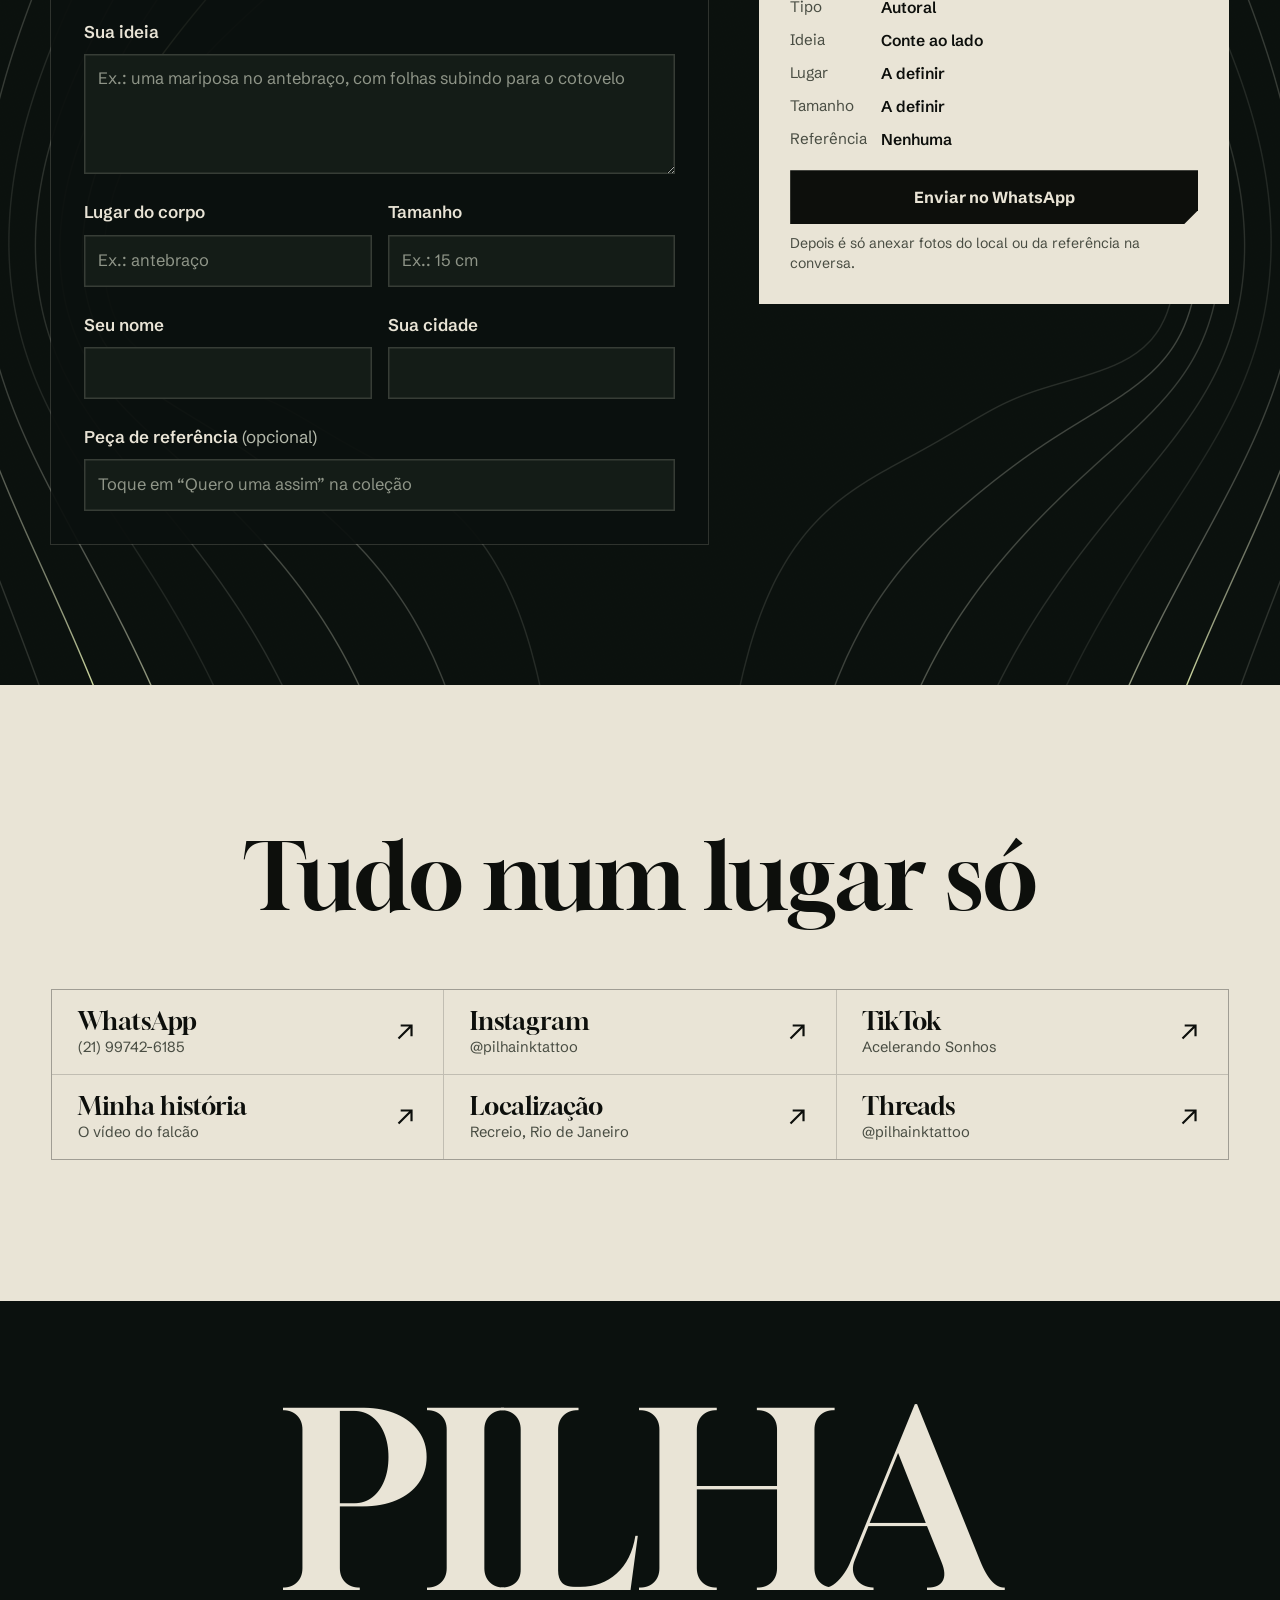
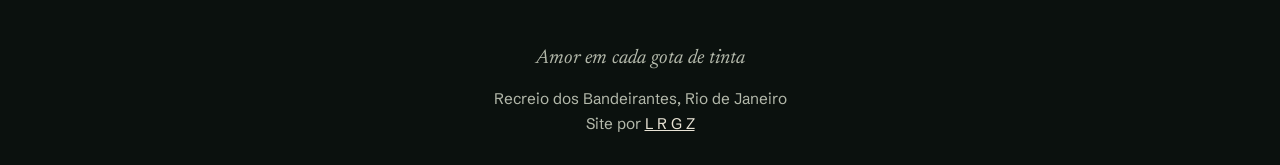
==== commit f33172cb: "Pilha ao lado do nome no menu, carregando com a rolagem - Desenho do Instagram dele redesenhado em v" ====
--- a/index.html
+++ b/index.html
@@ -25,7 +25,14 @@
 <a class="pular" href="#colecao">Pular para a coleção</a>
 
 <header id="topo">
-  <a class="marca" href="#inicio" aria-label="Pilha Ink Tattoo, início"><span aria-hidden="true"><b>PILHA INK</b><small>TATTOO</small></span></a>
+  <a class="marca" href="#inicio" aria-label="Pilha Ink Tattoo, início">
+  <svg class="bateria" id="bateria" viewBox="0 0 24 56" aria-hidden="true" focusable="false">
+    <defs><clipPath id="carga-recorte"><rect id="carga" x="0" y="46" width="24" height="10"/></clipPath></defs>
+    <g class="bat-marcas"><path d="M12 10v6M9 13h6M9.500 47.500h5"/><path class="bat-brilho" d="M3 20.500q9 3.500 18 0"/></g>
+    <g clip-path="url(#carga-recorte)"><rect class="bat-tinta" x="4.250" y="7.250" width="15.500" height="45.500" rx="1.200"/><g class="bat-marcas bat-marcas-e"><path d="M12 10v6M9 13h6M9.500 47.500h5"/><path class="bat-brilho" d="M3 20.500q9 3.500 18 0"/></g></g>
+    <path class="bat-casca" d="M8.500 5V3.200q0-1.500 1.500-1.500h4q1.500 0 1.500 1.500V5M5 5h14q3 0 3 3v44q0 3-3 3H5q-3 0-3-3V8q0-3 3-3z"/>
+  </svg>
+  <span aria-hidden="true"><b>PILHA INK</b><small>TATTOO</small></span></a>
   <nav id="nav" aria-label="Principal">
     <ul>
       <li><a href="#colecao">Coleção</a></li>
--- a/assets/css/site.css
+++ b/assets/css/site.css
@@ -40,8 +40,15 @@
 /* topo */
 #topo{position:fixed;inset:0 0 auto;z-index:50;display:grid;grid-template-columns:1fr auto 1fr;align-items:center;gap:20px;padding:14px var(--mg);transition:background-color .35s var(--ease),box-shadow .35s var(--ease)}
 #topo.rolou{background:rgba(11,17,14,.94);box-shadow:0 1px 0 var(--linha-n)}
-.marca{position:relative;z-index:2;display:inline-block;justify-self:start;text-decoration:none;padding:2px 0;text-align:center}
+.marca{position:relative;z-index:2;display:inline-flex;align-items:center;gap:12px;justify-self:start;text-decoration:none;padding:2px 0;text-align:center}
 .marca span{display:block}
+.bateria{display:block;flex:none;width:21px;height:49px;overflow:visible}
+.bat-casca{fill:none;stroke:var(--osso);stroke-width:1.5;stroke-linejoin:round;transition:stroke .4s var(--ease)}
+.bat-tinta{fill:var(--verde)}
+.bat-marcas path{fill:none;stroke:var(--osso);stroke-width:1.5;stroke-linecap:round}
+.bat-marcas .bat-brilho{stroke-width:.9;opacity:.6}
+.bat-marcas-e path{stroke:var(--tinta)}
+.bateria.cheia .bat-casca{stroke:var(--verde)}
 .marca b{display:block;font:400 1.6rem/1.08 var(--serif);letter-spacing:.13em;padding-left:.13em;white-space:nowrap}
 .marca small{display:flex;align-items:center;justify-content:center;gap:9px;margin-top:3px;font:500 .68rem/1.3 var(--sans);letter-spacing:.42em;color:var(--txt-n);white-space:nowrap}
 .marca small::before,.marca small::after{content:'';flex:1;height:1px;background:currentColor}
@@ -299,6 +306,8 @@
   .hist-video{position:static;max-width:min(100%,380px)}
   .hist-tx{text-align:center}
   .hist-mais summary,.hist-corpo{text-align:left}
+  .marca{gap:8px}
+  .bateria{width:16px;height:37px}
   .marca b{font-size:1.16rem;letter-spacing:.12em;padding-left:.12em}
   .marca small{font-size:.52rem;gap:6px;margin-top:2px}
   #topo{gap:8px;padding-top:10px;padding-bottom:10px}
@@ -322,7 +331,7 @@
   .lb-pe .bt{padding:10px 12px;font-size:.9rem}
   .nota span{font-size:.95rem}
 }
-@media (max-width:344px){
+@media (max-width:374px){
   .bt-longo{display:none}
   .bt-curto{display:inline}
   .hero-bts .bt{font-size:.88rem;white-space:nowrap}
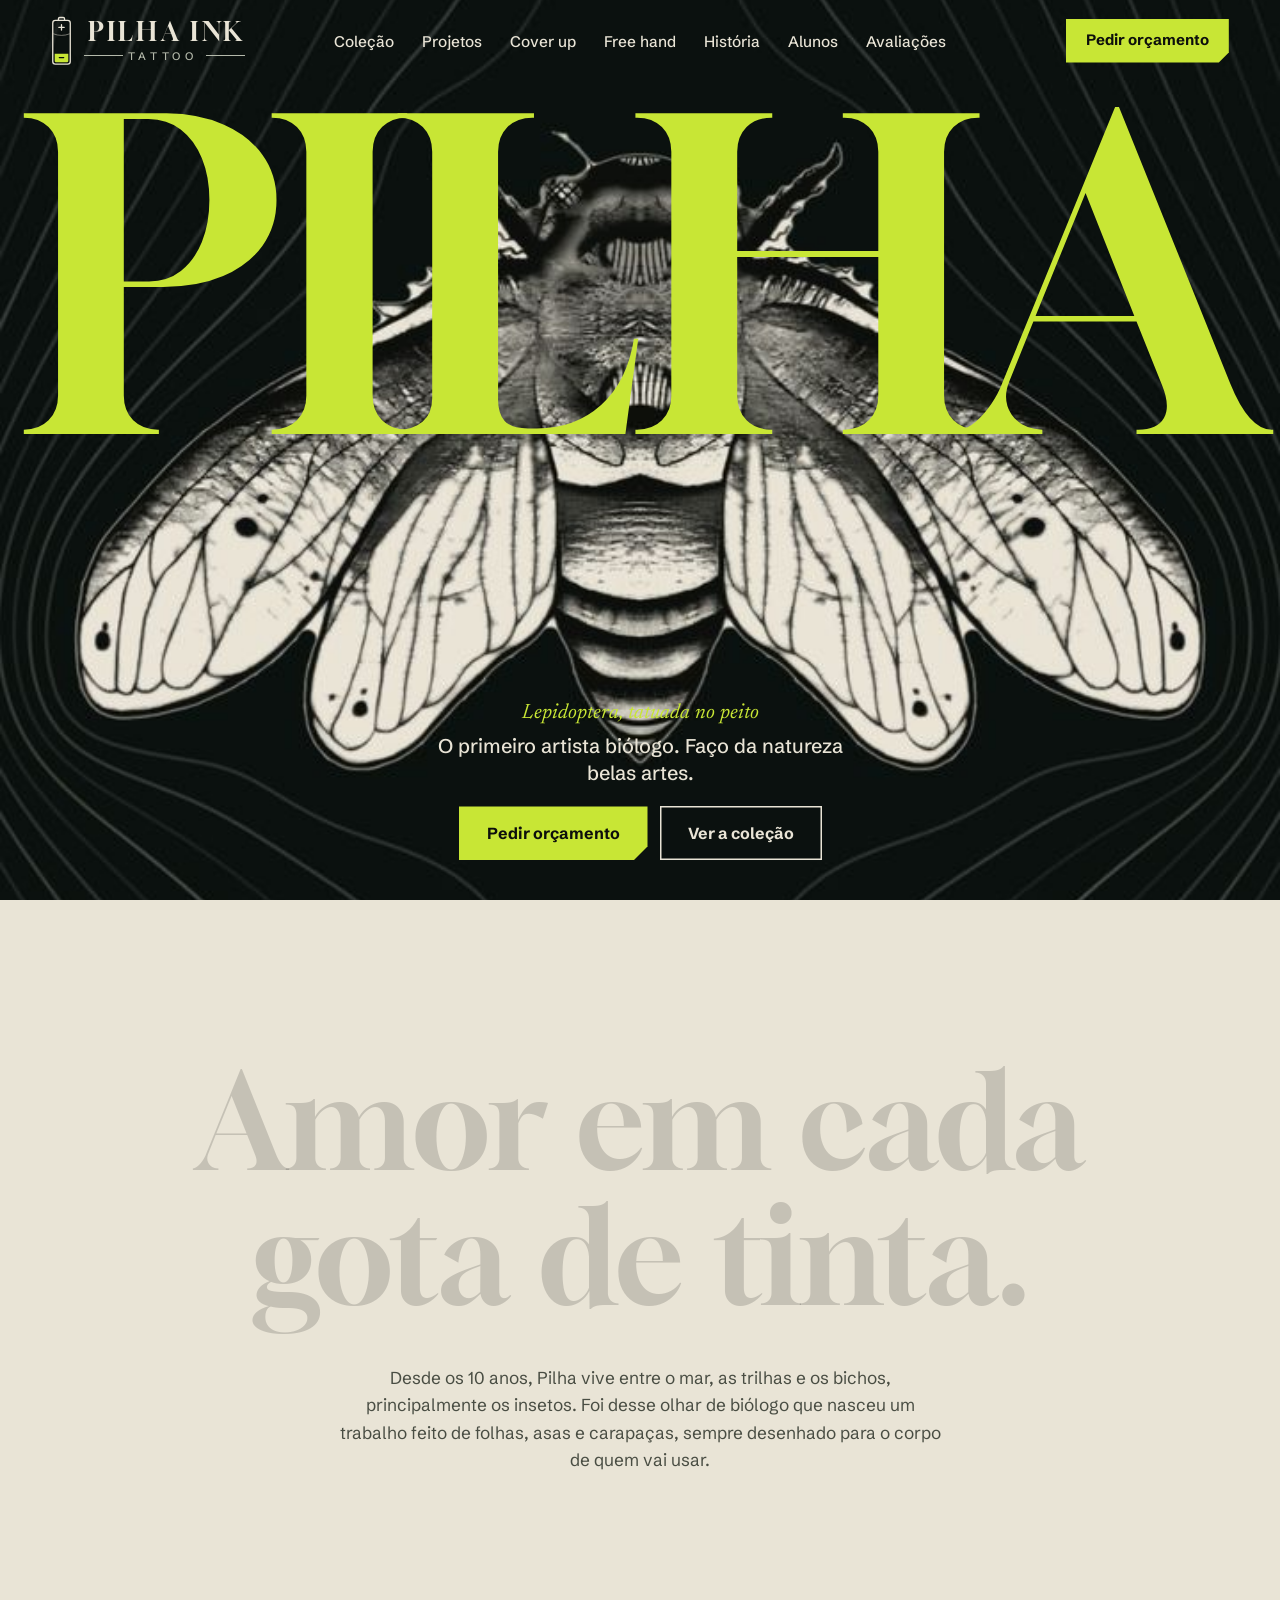
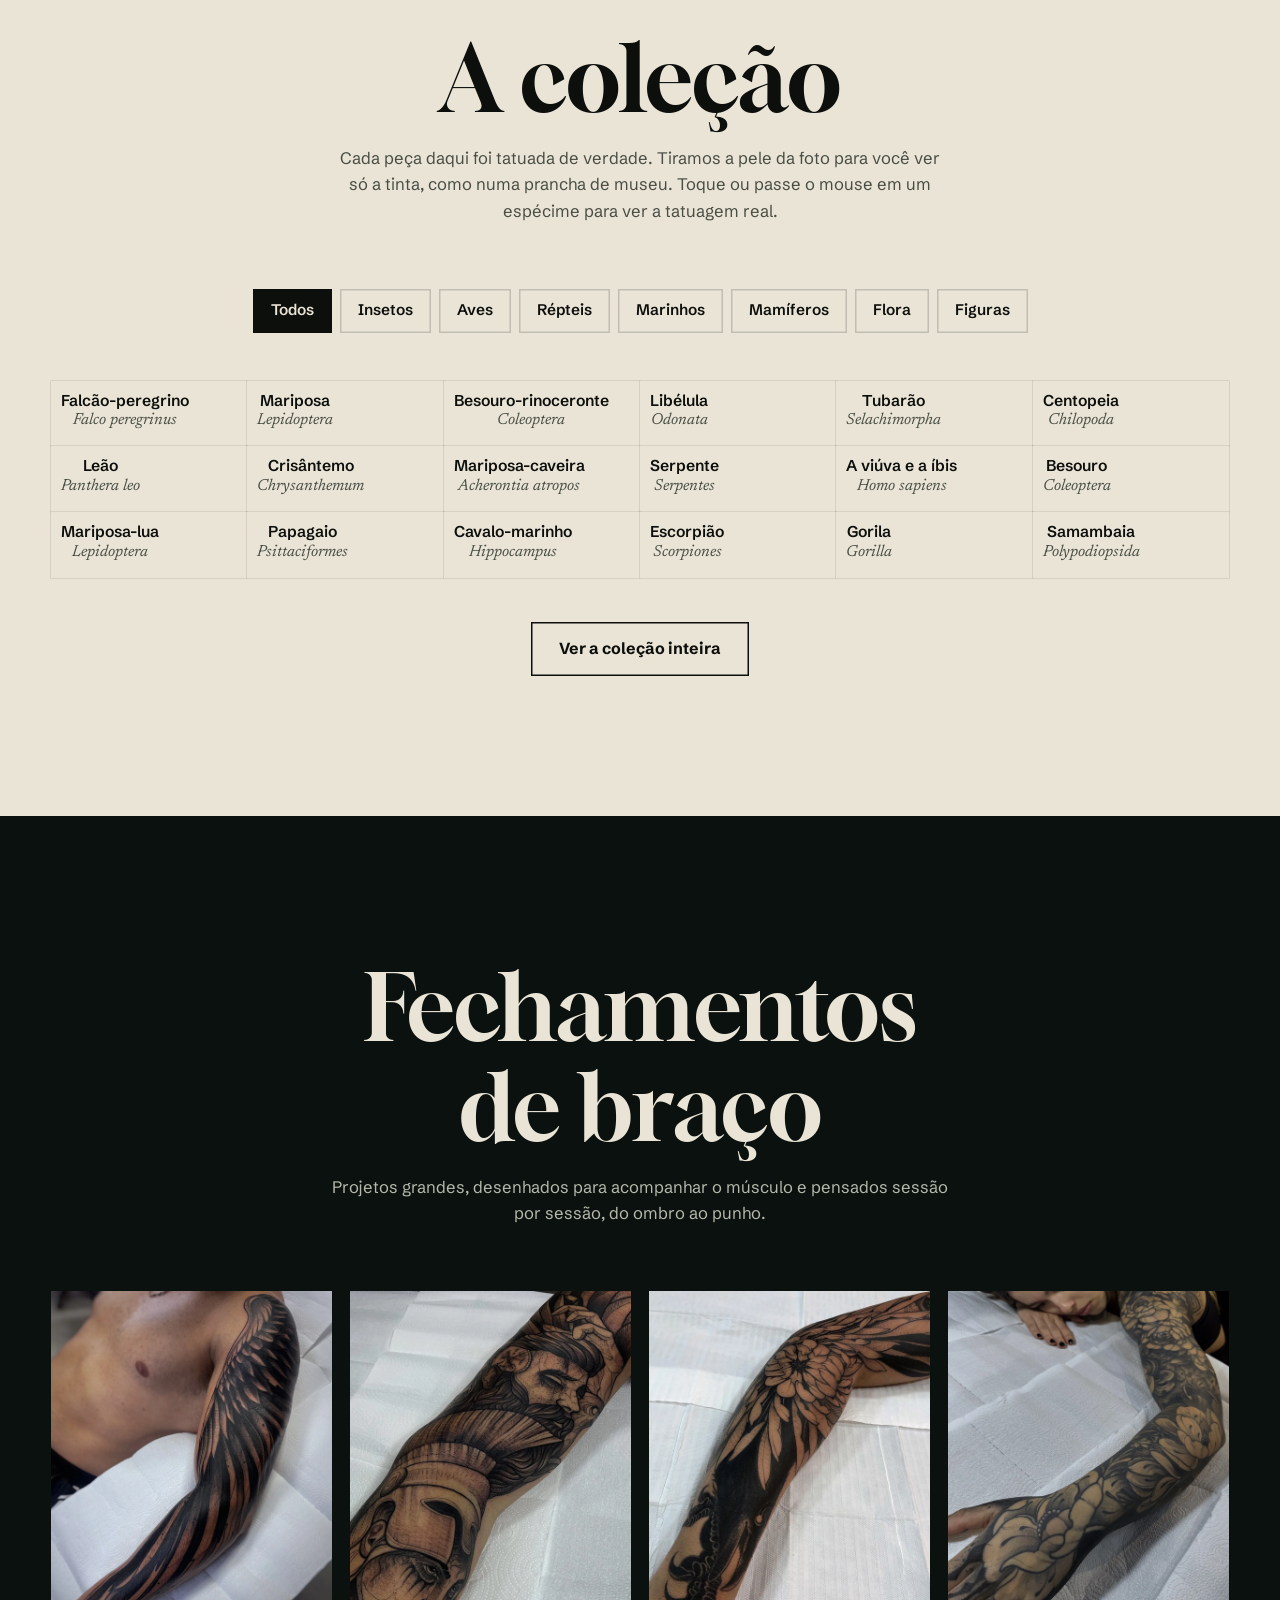
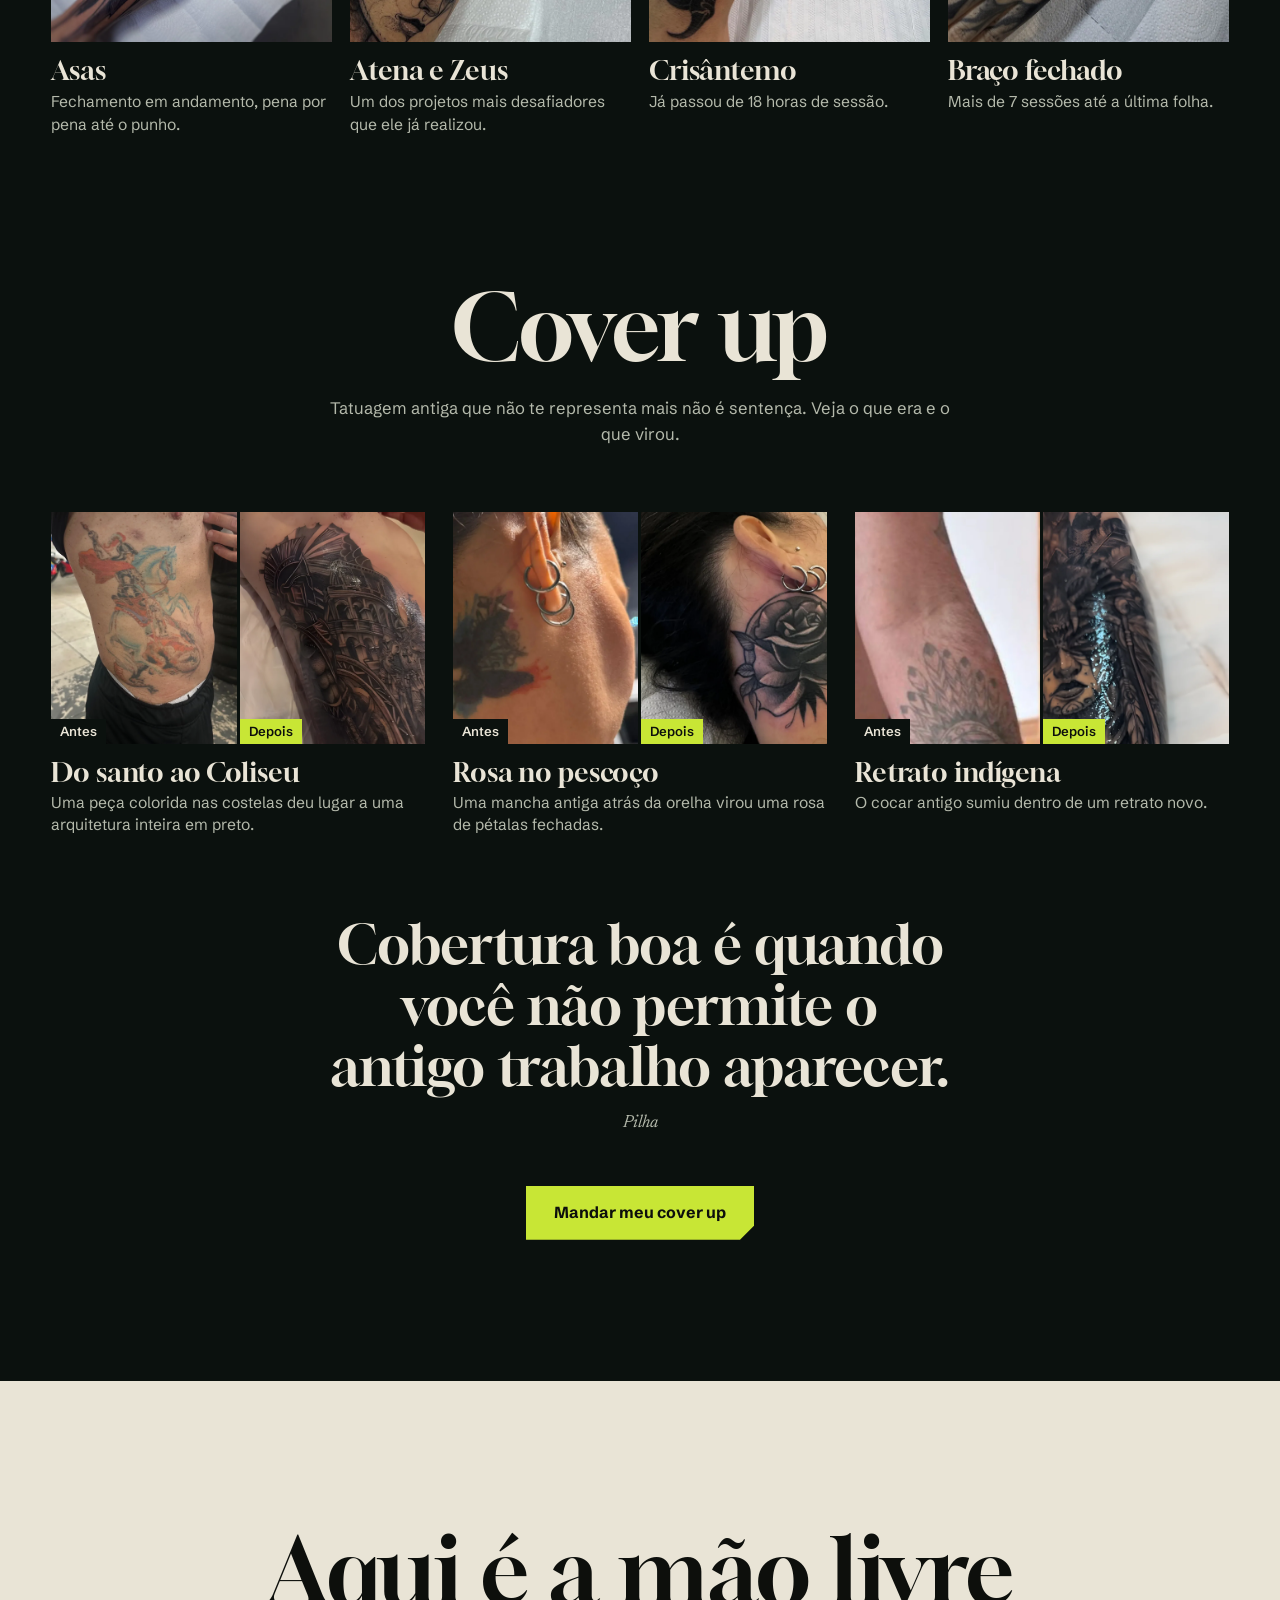
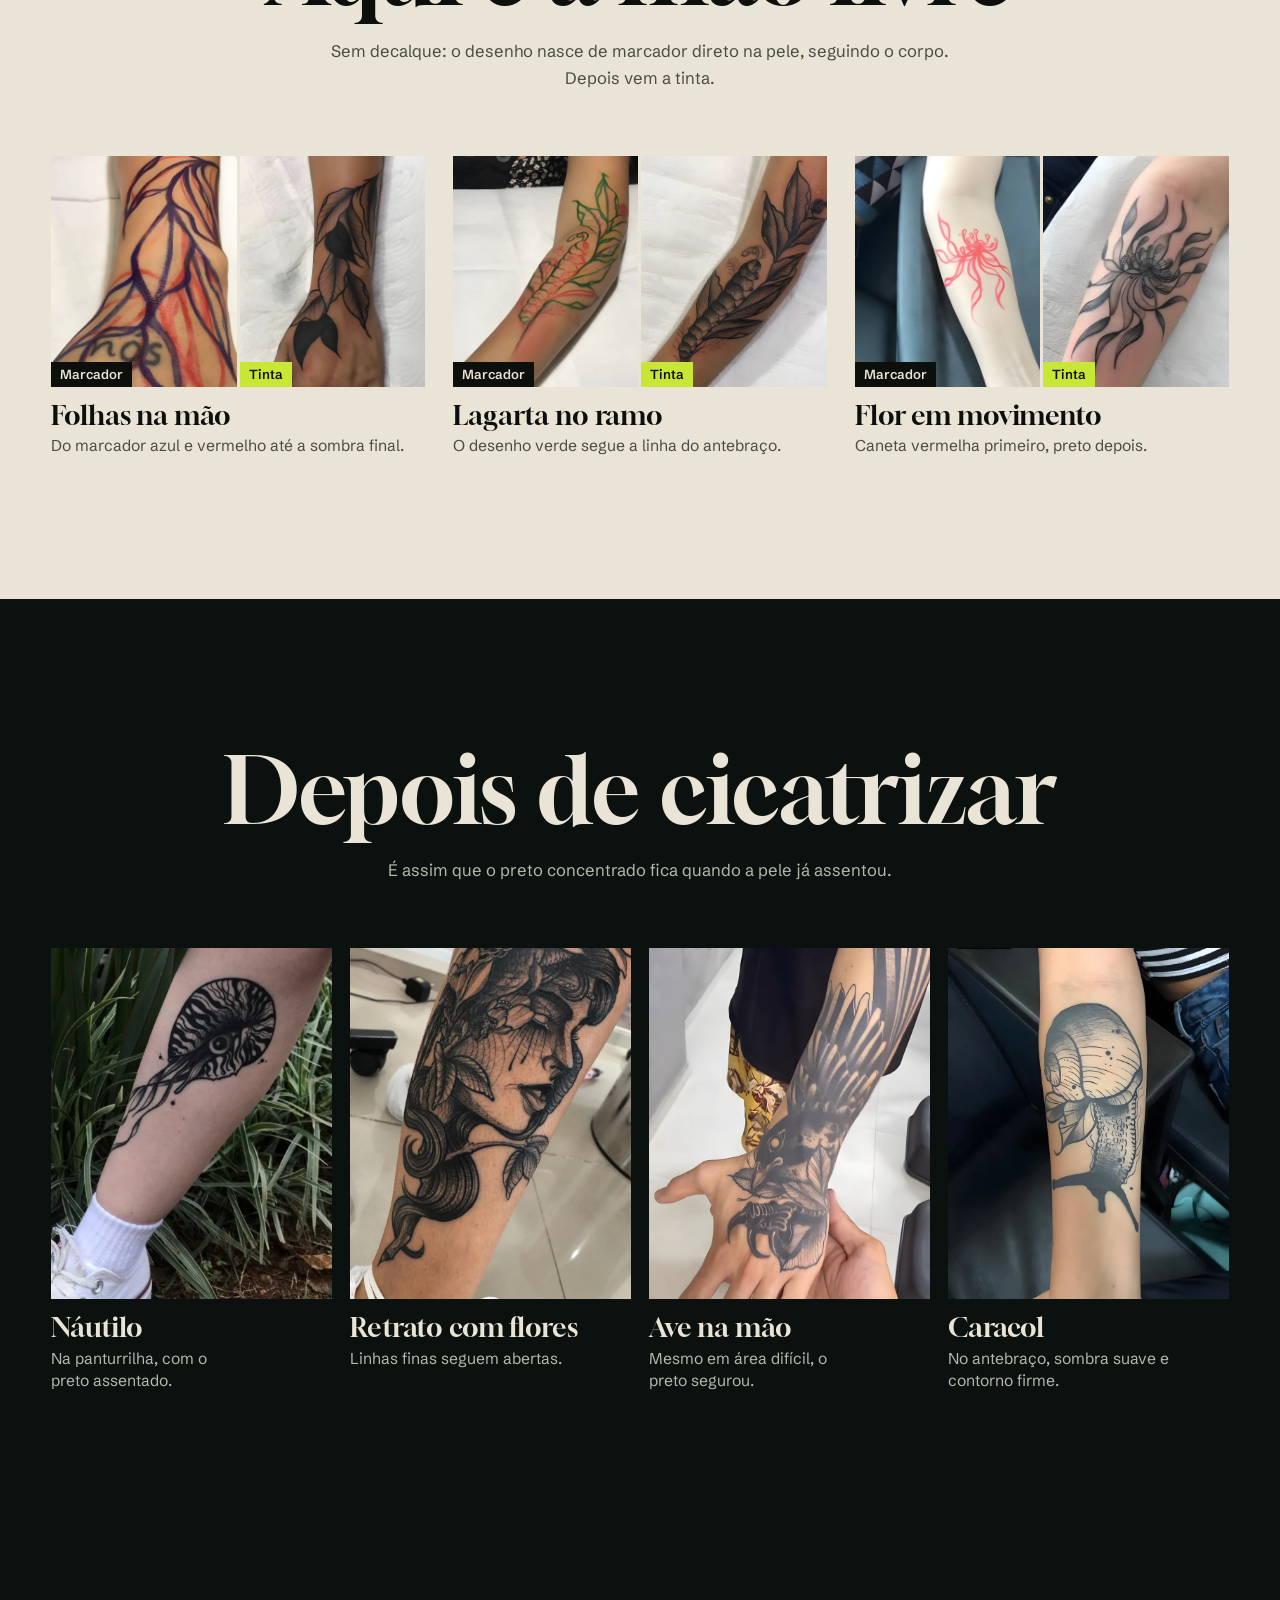
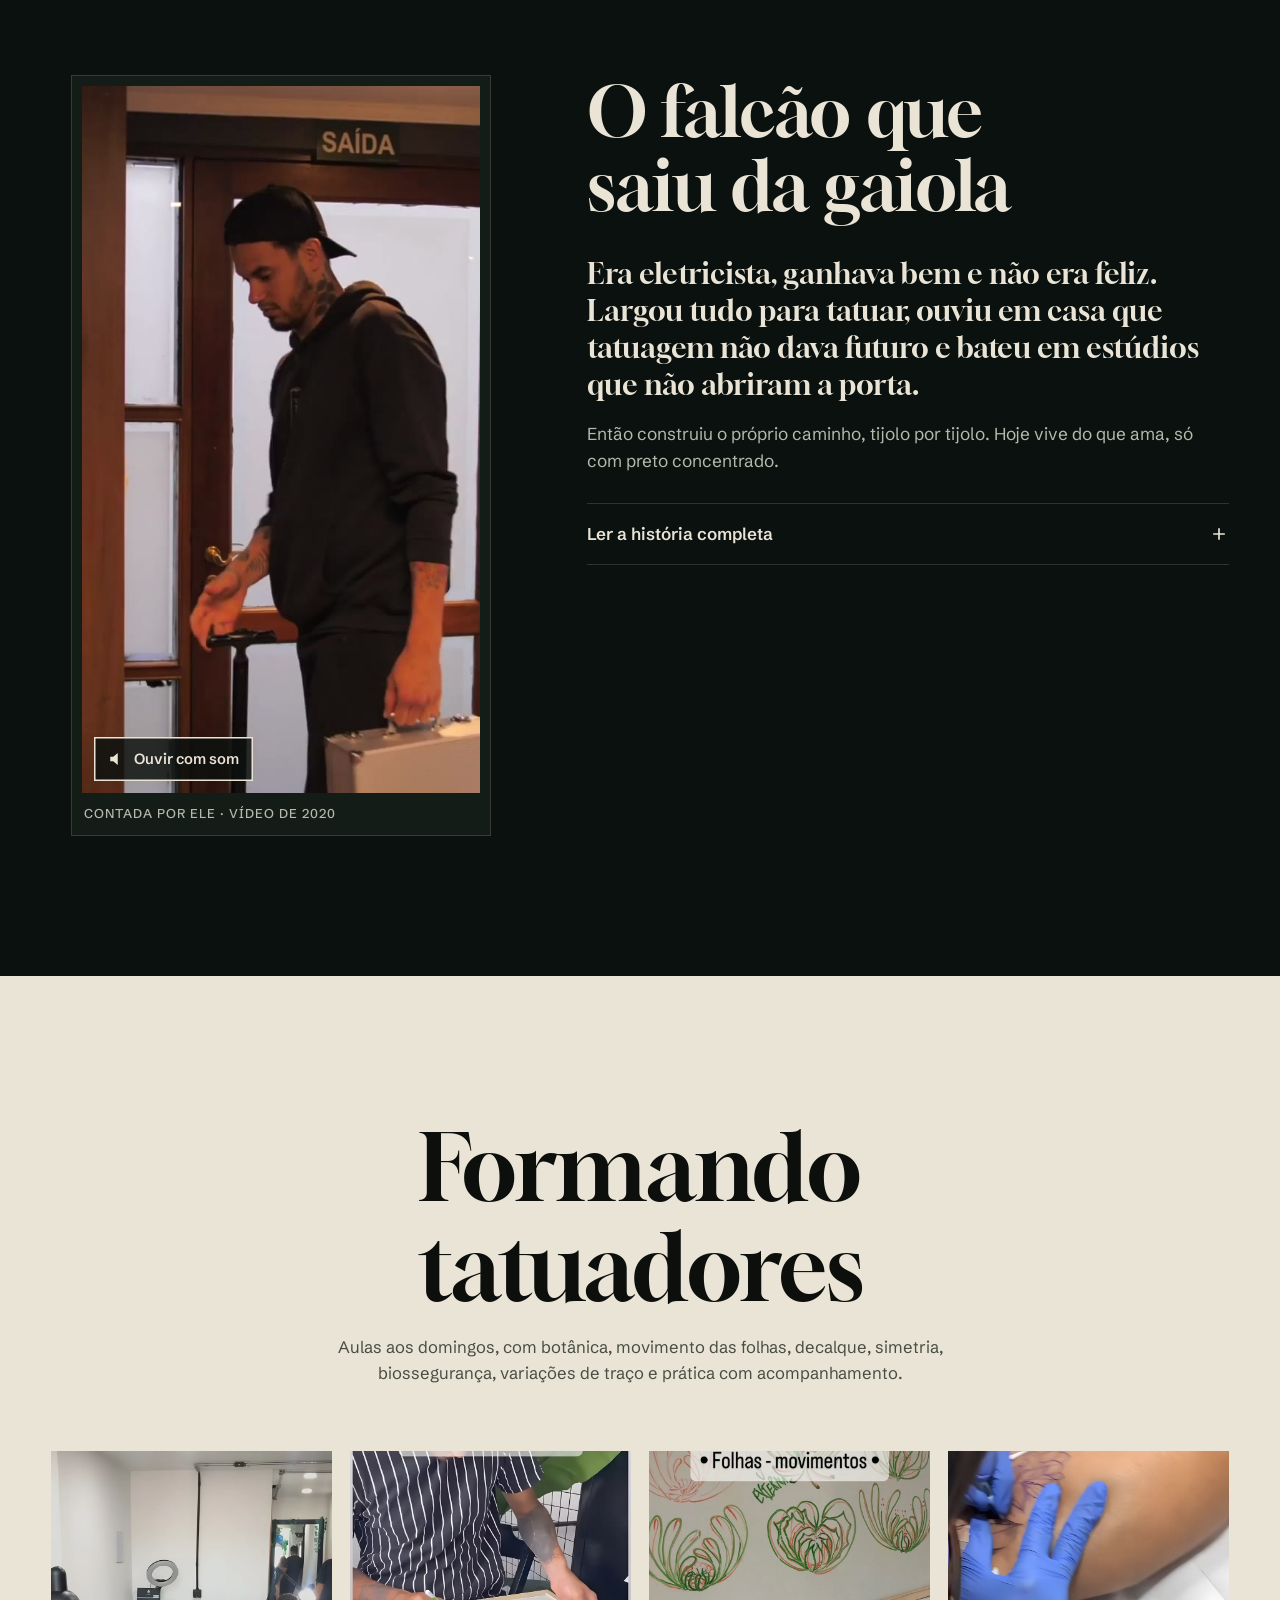
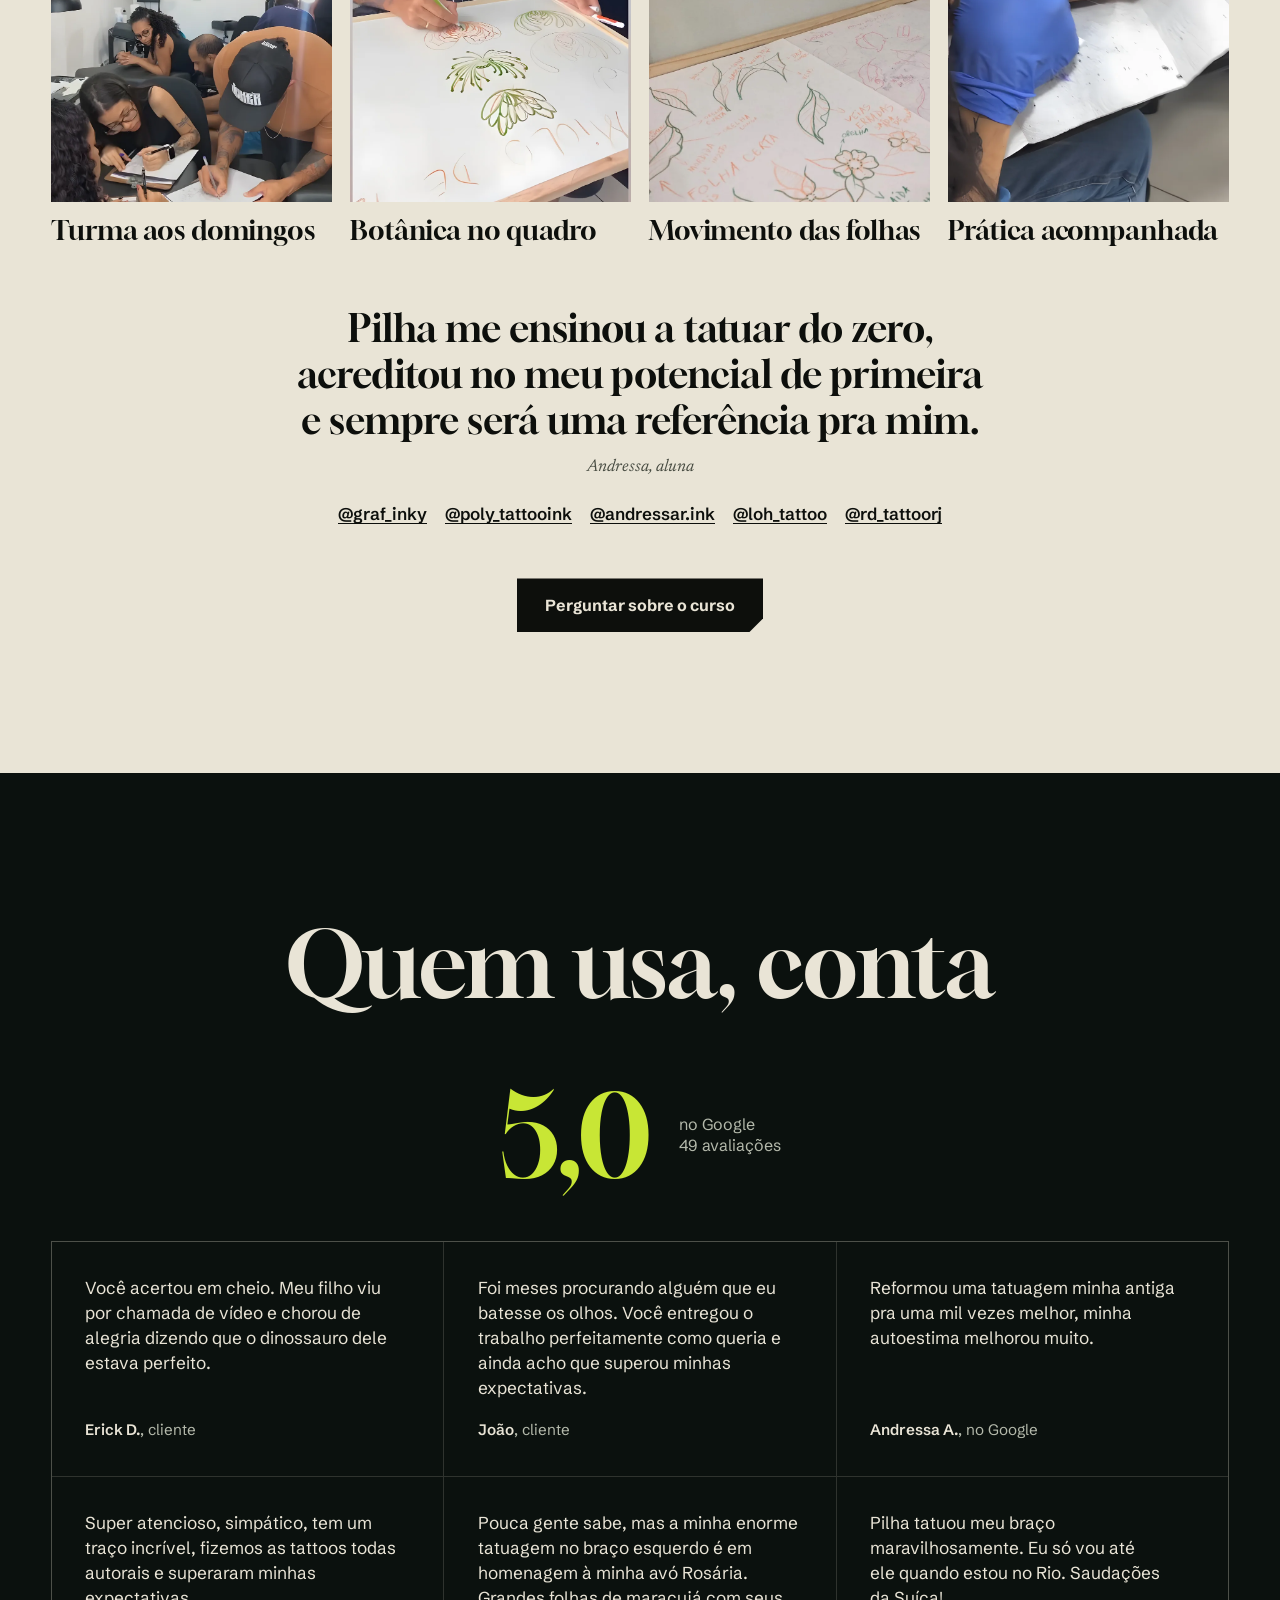
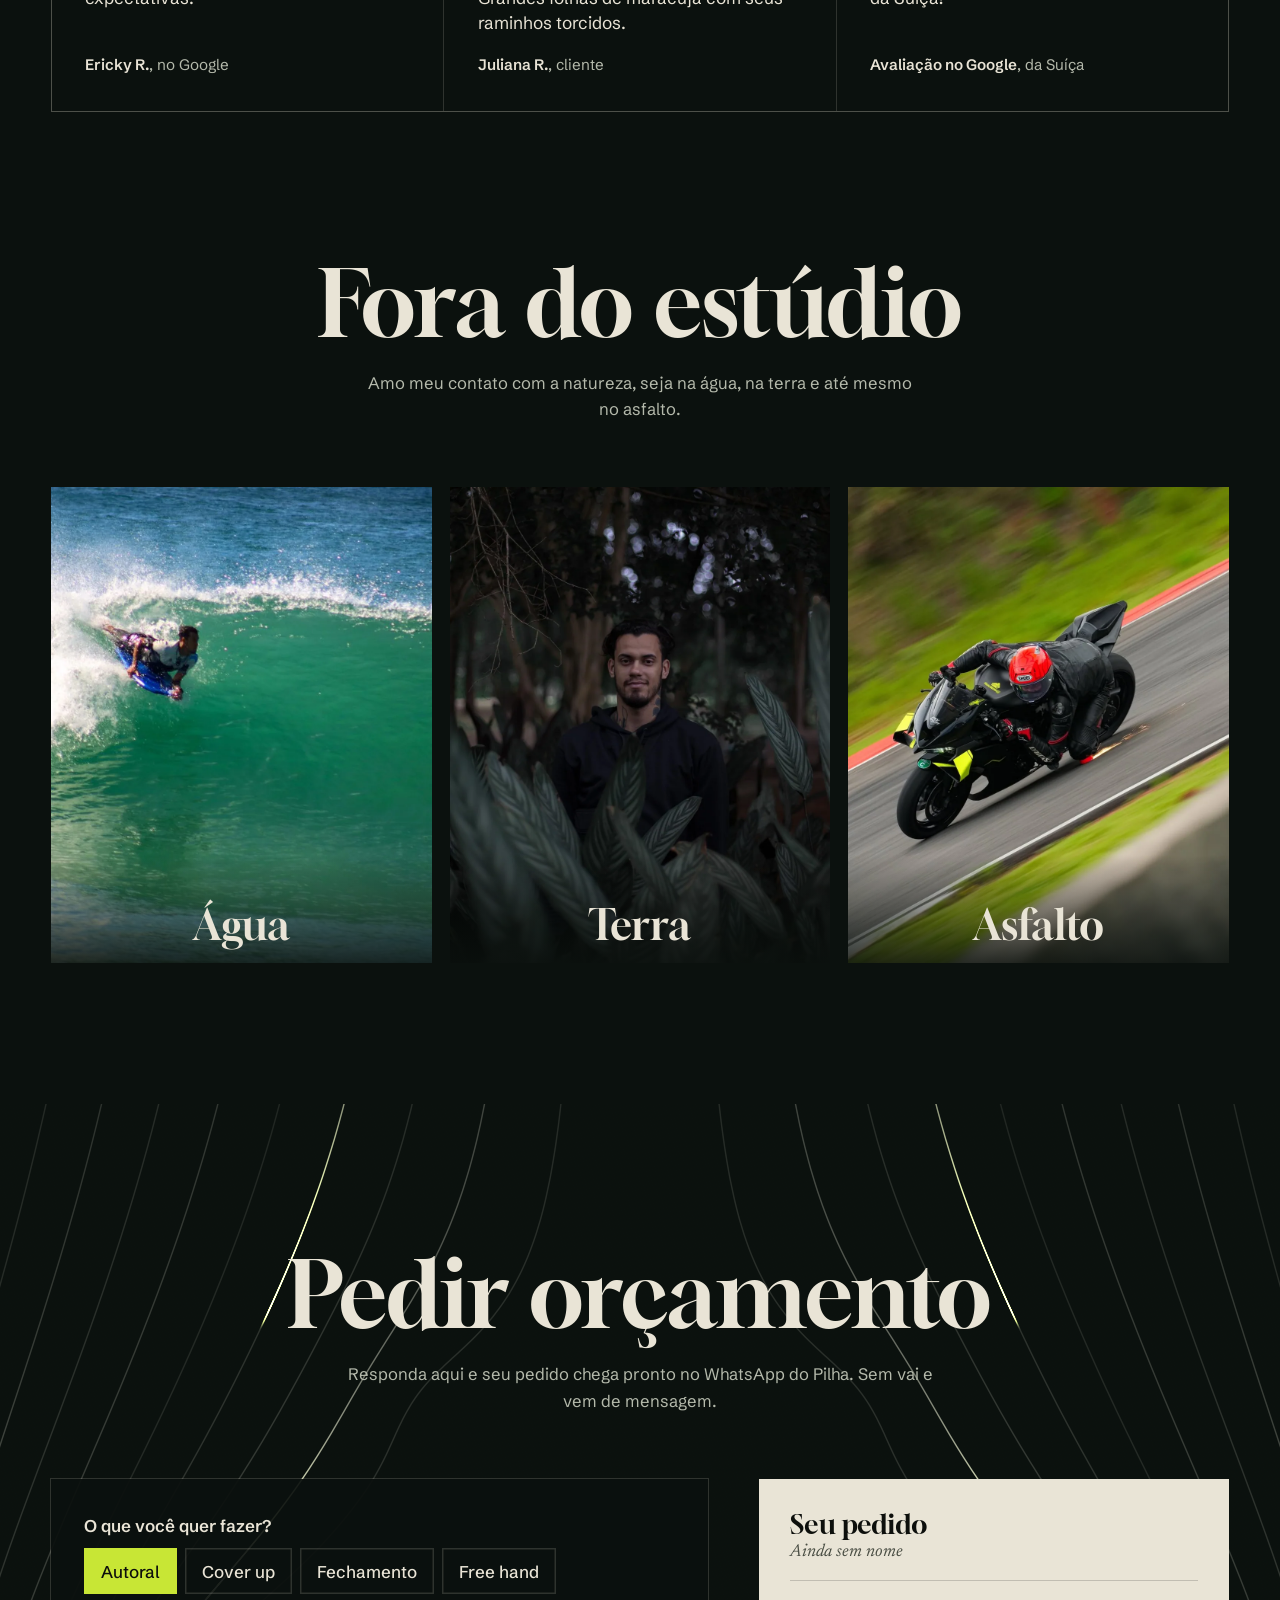
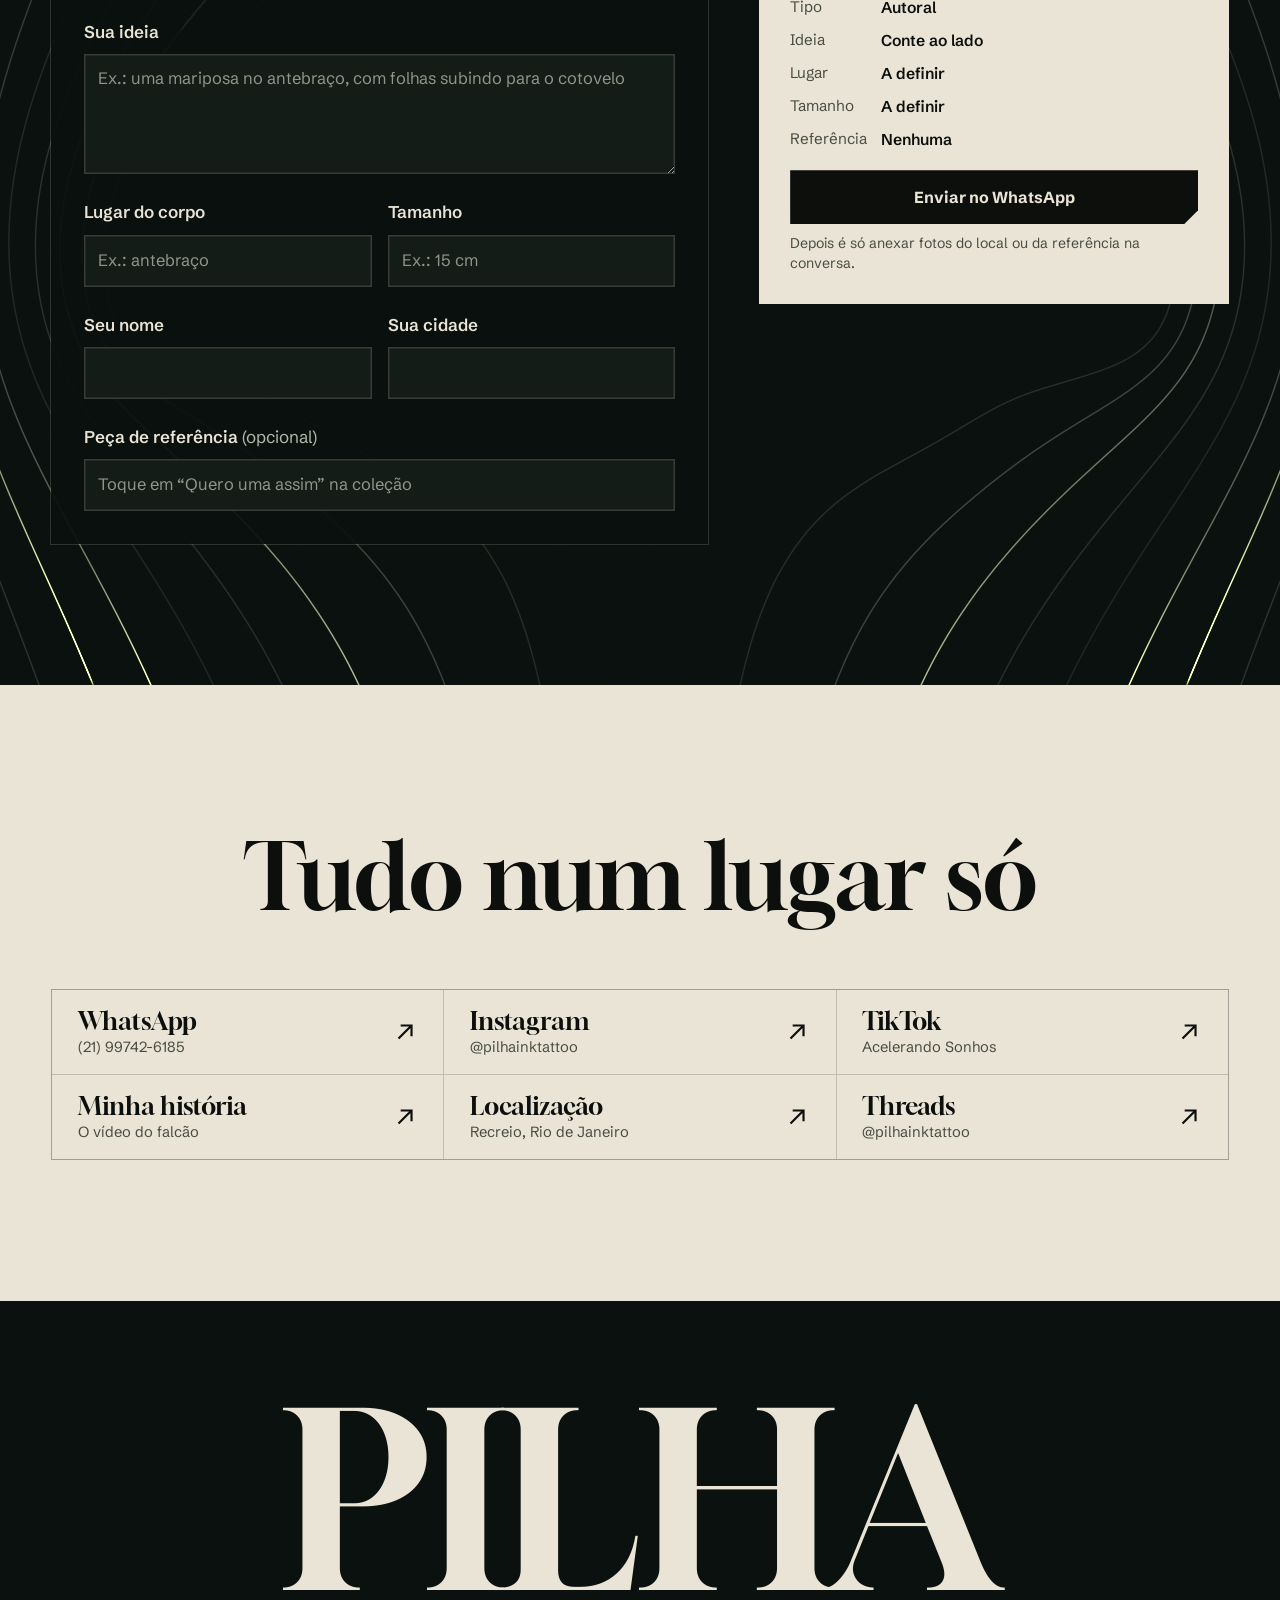
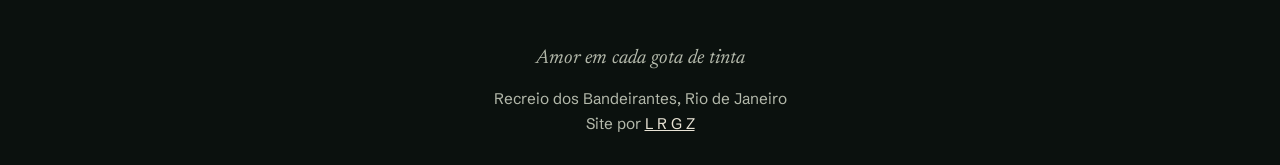
==== commit 66885227: "Tira os números do hero e centraliza o texto - Saem 13 anos, 139 mil e Só preto do hero - Tempo de t" ====
--- a/index.html
+++ b/index.html
@@ -4,7 +4,7 @@
 <meta charset="utf-8">
 <meta name="viewport" content="width=device-width,initial-scale=1,viewport-fit=cover">
 <title>Pilha Ink Tattoo | O primeiro artista biólogo, Rio de Janeiro</title>
-<meta name="description" content="Tatuagem autoral em preto, cover up e free hand com Pilha, no Recreio dos Bandeirantes, Rio de Janeiro. Mais de 13 anos só com preto concentrado.">
+<meta name="description" content="Tatuagem autoral em preto, cover up e free hand com Pilha, no Recreio dos Bandeirantes, Rio de Janeiro. Só com preto concentrado.">
 <meta name="robots" content="noindex,nofollow">
 <meta name="theme-color" content="#0b110e">
 <meta property="og:type" content="website">
@@ -19,7 +19,7 @@
 <link rel="preload" href="assets/fonts/gloock-normal-400-latin.woff2" as="font" type="font/woff2" crossorigin>
 <link rel="stylesheet" href="assets/css/fontes.css">
 <link rel="stylesheet" href="assets/css/site.css">
-<noscript><style>.hero h1 span,.hero-esq,.hero-dados,.entra{opacity:1!important;transform:none!important}.manifesto blockquote .pl{color:var(--tinta)!important}.mar-reserva{display:block!important}</style></noscript>
+<noscript><style>.hero h1 span,.hero-esq,.entra{opacity:1!important;transform:none!important}.manifesto blockquote .pl{color:var(--tinta)!important}.mar-reserva{display:block!important}</style></noscript>
 </head>
 <body>
 <a class="pular" href="#colecao">Pular para a coleção</a>
@@ -68,11 +68,6 @@
         <a class="bt fio" href="#colecao">Ver a coleção</a>
       </div>
     </div>
-    <ul class="hero-dados">
-      <li><b>13 anos</b><span>de tatuagem</span></li>
-      <li><b>139 mil</b><span>no Instagram</span></li>
-      <li><b>Só preto</b><span>concentrado</span></li>
-    </ul>
   </div>
 </section>
 
@@ -572,7 +567,7 @@
     <div class="hist-tx entra">
       <h2>O falcão que saiu da gaiola</h2>
       <p class="abre">Era eletricista, ganhava bem e não era feliz. Largou tudo para tatuar, ouviu em casa que tatuagem não dava futuro e bateu em estúdios que não abriram a porta.</p>
-      <p>Então construiu o próprio caminho, tijolo por tijolo. Hoje vive do que ama: mais de 13 anos só com preto concentrado.</p>
+      <p>Então construiu o próprio caminho, tijolo por tijolo. Hoje vive do que ama, só com preto concentrado.</p>
       <details class="hist-mais">
         <summary>Ler a história completa<svg viewBox="0 0 24 24" fill="none" stroke="currentColor" stroke-width="2" aria-hidden="true"><path d="M12 5v14M5 12h14"/></svg></summary>
         <div class="hist-corpo">
--- a/assets/css/site.css
+++ b/assets/css/site.css
@@ -80,15 +80,14 @@
 .pronto .hero h1 span{transform:none;opacity:1}
 .hero-txt{position:absolute;z-index:3;left:var(--mg);right:var(--mg);bottom:clamp(24px,4.4vh,44px);display:grid;grid-template-columns:minmax(0,1fr) auto;align-items:end;gap:24px;pointer-events:none}
 .hero-txt>*{pointer-events:auto}
+.hero-txt{grid-template-columns:minmax(0,1fr);justify-items:center;text-align:center}
+.hero-bts{justify-content:center}
 .hero-esq{max-width:430px}
 .hero-esq .lat{display:block;font-size:1.3rem;line-height:1.2;color:var(--verde);margin-bottom:.35rem}
 .hero-esq p{font-size:clamp(1.14rem,1.55vw,1.4rem);line-height:1.35;font-weight:500}
 .hero-bts{display:flex;flex-wrap:wrap;gap:12px;margin-top:20px}
-.hero-dados{display:grid;gap:12px;text-align:right}
-.hero-dados b{display:block;font:400 clamp(1.5rem,2.5vw,2.2rem)/1.05 var(--serif)}
-.hero-dados span{display:block;font-size:.92rem;line-height:1.3;color:var(--txt-n)}
-.hero-esq,.hero-dados{opacity:0;transform:translateY(14px);transition:opacity .7s ease .45s,transform .9s var(--ease) .45s}
-.pronto .hero-esq,.pronto .hero-dados{opacity:1;transform:none}
+.hero-esq{opacity:0;transform:translateY(14px);transition:opacity .7s ease .45s,transform .9s var(--ease) .45s}
+.pronto .hero-esq{opacity:1;transform:none}
 
 /* blocos gerais */
 .sec{padding:clamp(72px,11vw,150px) var(--mg);position:relative}
@@ -351,20 +350,15 @@
   .hero-esq p{font-size:1.1rem}
   .hero-bts{margin-top:13px;display:grid;grid-template-columns:minmax(0,1fr) minmax(0,1fr);gap:9px;width:100%}
   .hero-bts .bt{min-height:50px;padding:10px 8px;font-size:.96rem}
-  .hero-dados{grid-auto-flow:column;grid-auto-columns:minmax(0,1fr);text-align:center;width:100%;gap:6px}
-  .hero-dados b{font-size:1.3rem}
-  .hero-dados span{font-size:.8rem;line-height:1.2}
 }
 @media (max-width:767px) and (orientation:portrait) and (max-height:700px){
-  .hero-dados{display:none}
   .hero-esq .lat{font-size:1.1rem;margin-bottom:0}
 }
 @media (orientation:landscape) and (max-height:600px){
   .hero{min-height:340px}
   .hero h1{font-size:min(33.4vw,62svh);top:64px}
   .hero-txt{bottom:calc(env(safe-area-inset-bottom,0px) + 14px)}
-  .hero-dados{display:none}
-  .hero-esq{max-width:none;width:100%;display:grid;grid-template-columns:minmax(0,1fr) auto;column-gap:20px;align-items:end}
+  .hero-esq{max-width:none;width:100%;text-align:left;display:grid;grid-template-columns:minmax(0,1fr) auto;column-gap:20px;align-items:end}
   .hero-esq .lat{grid-column:1;font-size:1.02rem;margin:0}
   .hero-esq p{grid-column:1;font-size:.95rem;line-height:1.3}
   .hero-bts{grid-column:2;grid-row:1/3;flex-wrap:nowrap;margin:0}
